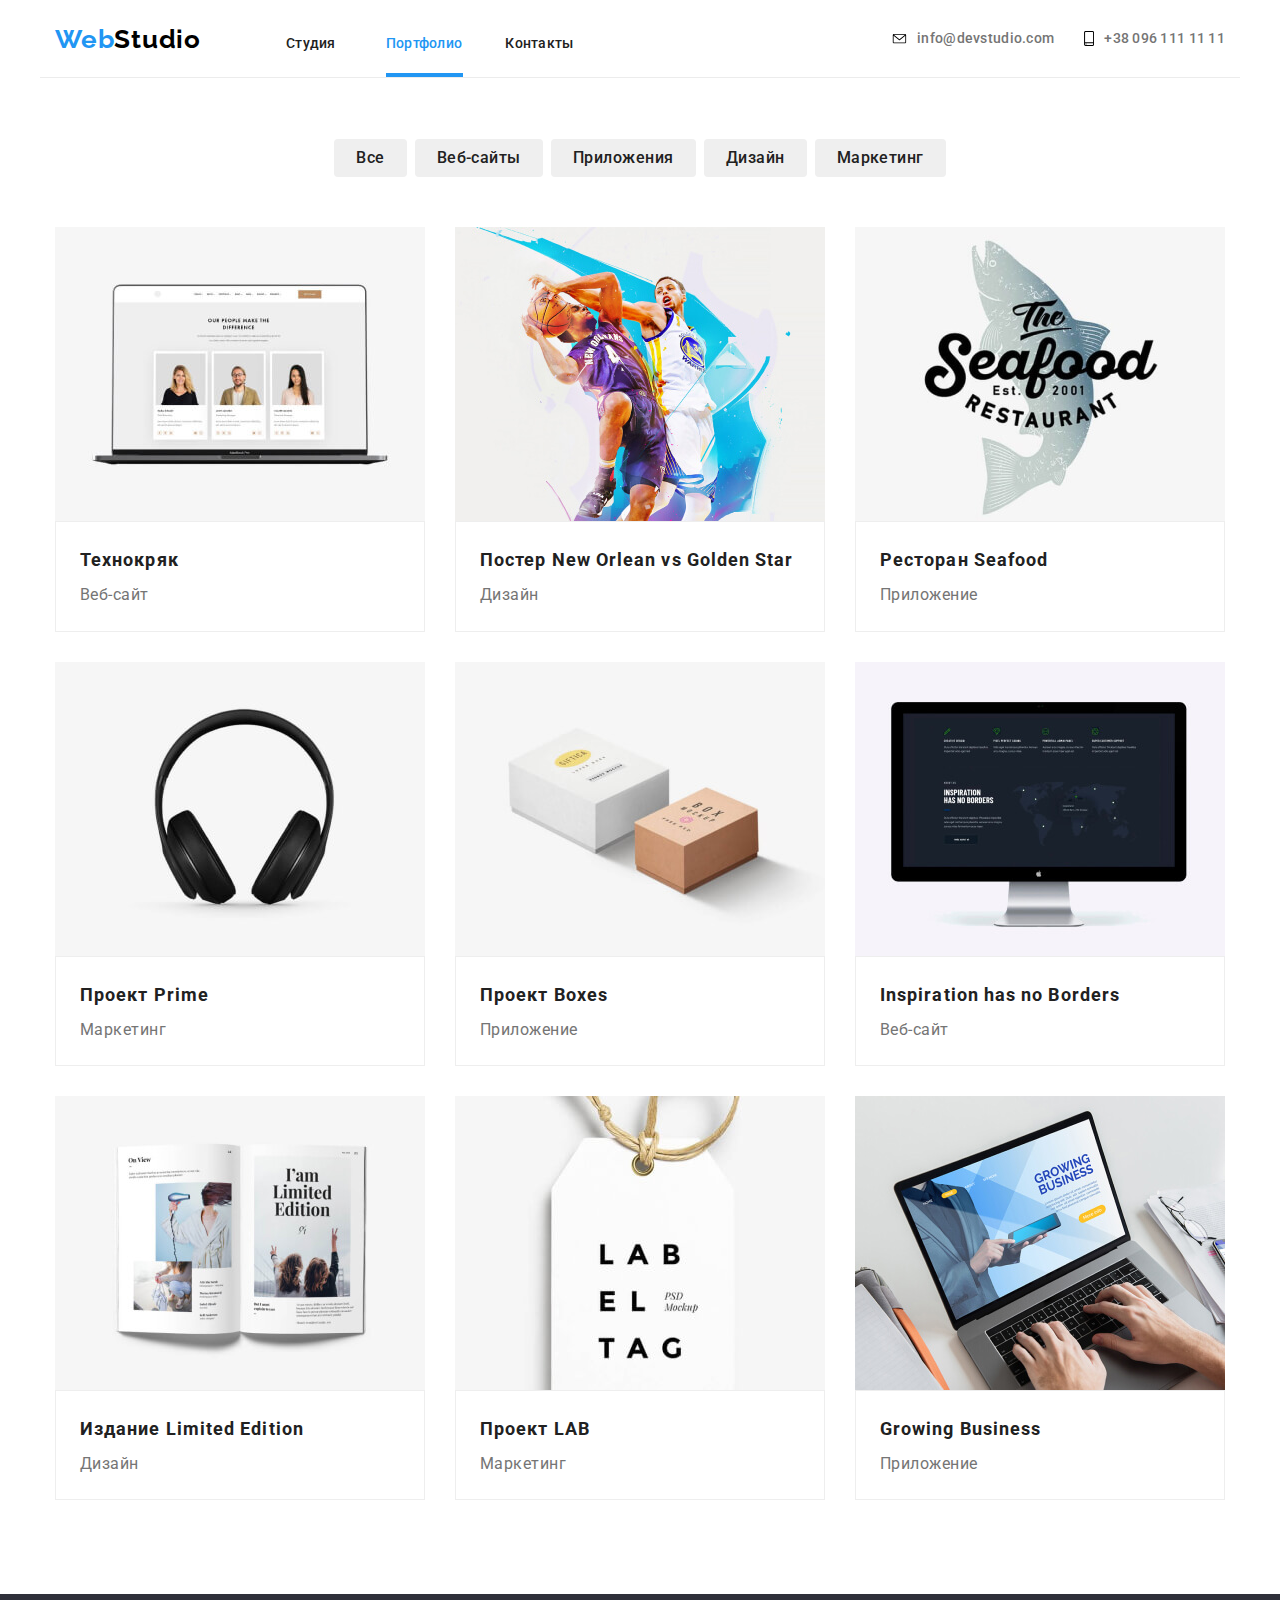
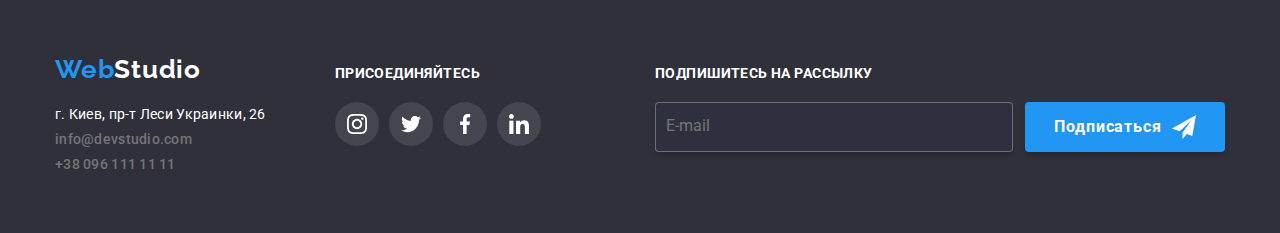
==== portfolio.html @ cfd0c1f9 "перенес 7 работу" ====
<!DOCTYPE html>
<html lang="ru">
<head>
    <meta charset="UTF-8">
    <meta name="viewport" content="width=device-width, initial-scale=1.0">
    <link href="https://fonts.googleapis.com/css2?family=Raleway:wght@700&family=Roboto:wght@400;500;700;900&display=swap" rel="stylesheet">
    <link rel="stylesheet" href="./css/main.min.css">
    <title>Веб-студия</title>
</head>
<body class="body-container"> 

    <!--Шапка-->
    <header >
        <div class="header-container">
           <div class="div-container viravnivanie">
               <nav class="nav-container">
                   <a class="link logo-container" href="./index.html" aria-label="Логотип"> 
                       <p lang="en"><span class="logo-header-web">Web</span><span class="logo-header-studio">Studio</span></p>
                   </a>
                   <ul class="nav-list-container">
                       <li class="list">
                           <a class="link-nav link studio" href="./index.html">Студия</a>
                       </li>
                       <li class="list portfolio-line">
                           <a class="link-nav portfolio link active-page" href="./portfolio.html">Портфолио</a>
                       </li>
                       <li class="list">
                           <a class="link-nav link contant-header" href="#">Контакты</a>
                       </li>
                   </ul>
               </nav>
               <ul class="contacts-container">
                <li class="mail-container list">
                    <a class="mail-tel-text link" href="mailto:info@devstudio.com">
                        <svg class="pages-adress" width="15" height="10">
                            <use href="./images/sprite.svg#icon-mail"></use>
                        </svg>
                        info@devstudio.com</a>
                </li >
                <li class="tel-container list">
                    <a class="mail-tel-text link" href="tel:+380961111111">
                        <svg class="pages-adress" width="10" height="15">
                            <use href="./images/sprite.svg#icon-tel"></use>
                        </svg>
                        +38 096 111 11 11</a>
                </li>
            </ul>
           </div>
        </div>
   </header>

    <main>
        <section>
            <div class="div-container otstup-portfolio">
                <div class="menu-portfolio">
                    <h2 hidden>Меню</h2>
                    <ul class="items">
                        <li class="list btn"><button class="portfolio-btn"><span class="portfolio-btn-text">Все</span></button></li>
                        <li class="list btn"><button class="portfolio-btn"><span class="portfolio-btn-text">Веб-сайты</span></button></li>
                        <li class="list btn"><button class="portfolio-btn"><span class="portfolio-btn-text">Приложения</span></button></li>
                        <li class="list btn"><button class="portfolio-btn"><span class="portfolio-btn-text">Дизайн</span></button></li>
                        <li class="list btn"><button class="portfolio-btn"><span class="portfolio-btn-text">Маркетинг</span></button></li>
                    </ul>
                </div>
    
                <ul class="list gruperovka">
                    <li class="flex-element">
                        <a class="focus-item link" href="">
                            <div class="focus-item-div">
                                <div class="project">
                                    <img src="./images/portfolio/tehno.jpg" alt="Технокряк" width="370px">
                                    <p class="project-blue">Технокряк это современная площадка распространения коронавируса. Компании используют эту платформу для цифрового шпионажа и атак на защищённые сервера конкурентов.</p>
                                </div>
                                <div class="flex-element-item">
                                    <h3 class="portfolio-title">Технокряк</h3>
                                    <p class="portfolio-text">Веб-сайт</p>
                                </div>
                            </div>
                        </a>
                    </li>
                    <li class="flex-element">
                        <a class="focus-item link" href="">
                            <div class="focus-item-div">
                                <div class="project">
                                    <img src="./images/portfolio/poster.jpg" alt="Постер" width="370px">
                                    <p class="project-blue">Технокряк это современная площадка распространения коронавируса. Компании используют эту платформу для цифрового шпионажа и атак на защищённые сервера конкурентов.</p>
                                </div>
                                <div class="flex-element-item">
                                    <h3 class="portfolio-title">Постер <span lang="en">New Orlean vs Golden Star</span></h3>
                                    <p class="portfolio-text">Дизайн</p>
                                </div>
                            </div>
                        </a>
                    </li>
                    <li class="flex-element">
                        <a class="focus-item link" href="">
                            <div class="focus-item-div">
                                <div class="project">
                                    <img src="./images/portfolio/seafood.jpg" alt="Ресторан" width="370px">
                                    <p class="project-blue">Технокряк это современная площадка распространения коронавируса. Компании используют эту платформу для цифрового шпионажа и атак на защищённые сервера конкурентов.</p>
                                </div>
                                <div class="flex-element-item">
                                    <h3 class="portfolio-title">Ресторан <span lang="en">Seafood</span></h3>
                                    <p class="portfolio-text">Приложение</p>
                                </div>
                            </div>
                        </a>
                    </li>
                    <li class="flex-element">
                        <a class="focus-item link" href="">
                            <div class="focus-item-div">
                                <div class="project">
                                    <img src="./images/portfolio/prime.jpg" alt="Проект" width="370px">
                                    <p class="project-blue">Технокряк это современная площадка распространения коронавируса. Компании используют эту платформу для цифрового шпионажа и атак на защищённые сервера конкурентов.</p>
                                </div>
                                <div class="flex-element-item">
                                    <h3 class="portfolio-title">Проект <span lang="en">Prime</span></h3>
                                    <p class="portfolio-text">Маркетинг</p>
                                </div>
                            </div>
                        </a>
                    </li>
                    <li class="flex-element">
                        <a class="focus-item link" href="">
                            <div class="focus-item-div">
                                <div class="project">
                                    <img src="./images/portfolio/boxes.jpg" alt="Проект" width="370px">
                                    <p class="project-blue">Технокряк это современная площадка распространения коронавируса. Компании используют эту платформу для цифрового шпионажа и атак на защищённые сервера конкурентов.</p>
                                </div>
                                <div class="flex-element-item">
                                    <h3 class="portfolio-title">Проект <span lang="en">Boxes</span></h3>
                                    <p class="portfolio-text">Приложение</p>
                                </div>
                            </div> 
                        </a>
                    </li>
                    <li class="flex-element">
                        <a class="focus-item link" href="">
                            <div class="focus-item-div">
                                <div class="project">
                                    <img src="./images/portfolio/inspiration.jpg" alt="Вдохновение" width="370px">
                                    <p class="project-blue">Технокряк это современная площадка распространения коронавируса. Компании используют эту платформу для цифрового шпионажа и атак на защищённые сервера конкурентов.</p>
                                </div>
                                <div class="flex-element-item">
                                    <h3 class="portfolio-title" lang="en">Inspiration has no Borders</h3>
                                    <p class="portfolio-text">Веб-сайт</p>
                                </div>
                            </div>
                        </a>
                    </li>
                    <li class="flex-element">
                        <a class="focus-item link" href="">
                            <div class="focus-item-div">
                                <div class="project">
                                    <img src="./images/portfolio/izdanie.jpg" alt="Издание" width="370px">
                                    <p class="project-blue">Технокряк это современная площадка распространения коронавируса. Компании используют эту платформу для цифрового шпионажа и атак на защищённые сервера конкурентов.</p>
                                </div>
                                <div class="flex-element-item">
                                    <h3 class="portfolio-title">Издание <span lang="en">Limited Edition</span></h3>
                                    <p class="portfolio-text">Дизайн</p>
                                </div>
                            </div>
                        </a> 
                    </li>
                    <li class="flex-element">
                        <a class="focus-item link" href="">
                            <div class="focus-item-div">
                                <div class="project">
                                    <img src="./images/portfolio/lab.jpg" alt="Проект" width="370px">
                                    <p class="project-blue">Технокряк это современная площадка распространения коронавируса. Компании используют эту платформу для цифрового шпионажа и атак на защищённые сервера конкурентов.</p>
                                </div>
                                <div class="flex-element-item">
                                    <h3 class="portfolio-title">Проект <span lang="en">LAB</span></h3>
                                    <p class="portfolio-text">Маркетинг</p>
                                </div>
                            </div>
                        </a>
                    </li>
                    <li class="flex-element">
                        <a class="focus-item link" href="">
                            <div class="focus-item-div">
                                <div class="project">
                                    <img src="./images/portfolio/business.jpg" alt="Бизнес" width="370px">
                                    <p class="project-blue">Технокряк это современная площадка распространения коронавируса. Компании используют эту платформу для цифрового шпионажа и атак на защищённые сервера конкурентов.</p>
                                </div>
                                <div class="flex-element-item">
                                    <h3 class="portfolio-title" lang="en">Growing Business</h3>
                                    <p class="portfolio-text">Приложение</p>
                                </div>
                            </div>
                        </a>
                    </li>
                </ul> 
            </div>
            
        </section>
    </main>



     <!--Подвал-->
     <footer class="podval">
        <div class="div-container">
            <div class="link container-podval">
                <a class="link logo-podval" href="index.html" aria-label="Логотип"> <p lang="en"><span class="web-podval">Web</span><span class="studio-podval">Studio</span></p></a>
            <address class="podval-adress"> <a class="link podval-adress-link" href="https://goo.gl/maps/5drUgd8ndHesN1Ve9" target="_blank"> <span class="adress-podval">г. Киев, пр-т Леси Украинки, 26</span></a></address>
            <ul class="podval-mail-tel">
                <li class="mail-container-podval list">
                    <a class="mail-tel-text link" href="mailto:info@devstudio.com">info@devstudio.com</a>
                </li >
                <li class="tel-container-podval list">
                    <a class="mail-tel-text link" href="tel:+380961111111">+38 096 111 11 11</a>
                </li>
            </ul>
            </div>
            
            <div class="join">
                <b class="podval-join">присоединяйтесь</b>
                <ul class="link otstup-icon">
                    <li class="link list podval-link">
                        <a class="podval-icon" href="">
                            <svg class="podval-icon-item-svg" width="20px" height="20px">
                                <use href="./images/sprite.svg#icon-instagram"></use>
                            </svg>
                        </a>
                    </li>
                    <li class="link list podval-link">
                        <a class="podval-icon" href="">
                            <svg class="podval-icon-item-svg" width="20px" height="20px">
                                <use href="./images/sprite.svg#icon-twitter"></use>
                            </svg>
                        </a>
                    </li>
                    <li class="link list podval-link"> 
                        <a class="podval-icon" href="">
                            <svg class="podval-icon-item-svg" width="20px" height="20px">
                                <use href="./images/sprite.svg#icon-facebook"></use>
                            </svg>
                        </a>
                    </li>
                    <li class="link list podval-link">
                        <a class="podval-icon" href="">
                            <svg class="podval-icon-item-svg" width="20px" height="20px">
                                <use href="./images/sprite.svg#icon-linkedin"></use>
                            </svg>
                        </a>
                    </li>
                </ul>
            </div>
            
            <div class="podpiska-container">
                <b class="action">Подпишитесь на рассылку</b>
                    <form class="podpiska">
                        <input class="pole"
                            type="text"
                            name="email"
                            placeholder="E-mail"
                        />
                        <button class="button button-send" type="submit">Подписаться
                            <svg class="send-icon" width="24px" height="24px">
                                <use href="./images/sprite.svg#icon-send"></use>
                            </svg>
                        </button>
                    </form>
            </div>
        </div>
    </footer>
</body>
</html>
---- css/main.min.css ----
/*! normalize.css v8.0.1 | MIT License | github.com/necolas/normalize.css */html{line-height:1.15;-webkit-text-size-adjust:100%}body{margin:0}main{display:block}h1{font-size:2em;margin:0.67em 0}hr{box-sizing:content-box;height:0;overflow:visible}pre{font-family:monospace, monospace;font-size:1em}a{background-color:transparent}abbr[title]{border-bottom:none;text-decoration:underline;text-decoration:underline dotted}b,strong{font-weight:bolder}code,kbd,samp{font-family:monospace, monospace;font-size:1em}small{font-size:80%}sub,sup{font-size:75%;line-height:0;position:relative;vertical-align:baseline}sub{bottom:-0.25em}sup{top:-0.5em}img{border-style:none}button,input,optgroup,select,textarea{font-family:inherit;font-size:100%;line-height:1.15;margin:0}button,input{overflow:visible}button,select{text-transform:none}button,[type="button"],[type="reset"],[type="submit"]{-webkit-appearance:button}button::-moz-focus-inner,[type="button"]::-moz-focus-inner,[type="reset"]::-moz-focus-inner,[type="submit"]::-moz-focus-inner{border-style:none;padding:0}button:-moz-focusring,[type="button"]:-moz-focusring,[type="reset"]:-moz-focusring,[type="submit"]:-moz-focusring{outline:1px dotted ButtonText}fieldset{padding:0.35em 0.75em 0.625em}legend{box-sizing:border-box;color:inherit;display:table;max-width:100%;padding:0;white-space:normal}progress{vertical-align:baseline}textarea{overflow:auto}[type="checkbox"],[type="radio"]{box-sizing:border-box;padding:0}[type="number"]::-webkit-inner-spin-button,[type="number"]::-webkit-outer-spin-button{height:auto}[type="search"]{-webkit-appearance:textfield;outline-offset:-2px}[type="search"]::-webkit-search-decoration{-webkit-appearance:none}::-webkit-file-upload-button{-webkit-appearance:button;font:inherit}details{display:block}summary{display:list-item}template{display:none}[hidden]{display:none}html{box-sizing:border-box}*,*::before,*::after{box-sizing:inherit}body{font-family:'Roboto', sans-serif;font-style:normal;background:#ffffff}.list{list-style:none}.link{text-decoration:none}h1,h2,h3,h4,h5,h5{margin:0px}ul{margin:0px;padding:0px}p{margin:0px}img{display:block}:hover,:focus{transition:all 0.25s cubic-bezier(0.4, 0, 0.2, 1)}@media screen and (min-width: 1200px){.container{display:flex;justify-content:space-evenly}.div-container{width:1200px;padding-top:47px;padding-bottom:47px;padding-right:15px;padding-left:15px;margin-right:auto;margin-left:auto}.otstup-container{padding-top:94px;padding-bottom:94px}}@media screen and (min-width: 1200px){.section-hero{width:1600px;position:relative;margin-right:auto;margin-left:auto}.form{position:fixed;left:0;top:0;display:flex;justify-content:center;align-items:center;width:100%;height:100%;background-color:rgba(0,0,0,0.2);z-index:100;transition:250ms cubic-bezier(0.4, 0, 0.2, 1)}.is-hidden{top:200px;visibility:hidden;opacity:0;pointer-events:none;transition:250ms cubic-bezier(0.4, 0, 0.2, 1)}.modal-form{position:relative;padding:40px;width:528px;height:581px;background:#FFFFFF;box-shadow:0px 1px 3px rgba(0,0,0,0.12),0px 1px 1px rgba(0,0,0,0.14),0px 2px 1px rgba(0,0,0,0.2);border-radius:4px;display:flex;flex-direction:column;align-items:center}.form-title{font-family:Roboto;font-style:normal;font-weight:bold;font-size:20px;line-height:23px;text-align:center;letter-spacing:0.03em;color:#212121;margin-bottom:30px}.modal-form-list{width:448px}.form-metka-text{margin-left:8px}.modal-form-list:not(:last-child){margin-bottom:28px}.modal-form-list:last-child{margin-bottom:20px}.form-metka-text{font-family:Roboto;font-style:normal;font-weight:normal;font-size:14px;line-height:1.71;letter-spacing:0.03em;color:#757575}.form-soglashenie{display:flex;align-items:center}.input-modal{width:100%;margin-right:auto;margin-left:auto}.link-modal{text-decoration-line:underline;color:#2196F3}.btn-form{padding:10px 55px;background:#2196F3;box-shadow:0px 4px 4px rgba(0,0,0,0.15);border-radius:4px;font-family:Roboto;font-style:normal;font-weight:bold;font-size:16px;line-height:30px;display:flex;align-items:center;text-align:center;letter-spacing:0.06em;margin-right:auto;margin-left:auto;color:#FFFFFF;cursor:pointer}.btn-close{display:flex;position:absolute;height:30px;width:30px;top:14px;right:14px;border-color:#000000;background:#FFFFFF;border:1px solid rgba(0,0,0,0.1);box-sizing:border-box;border-radius:50px;justify-content:center;align-items:center;cursor:pointer;transition:250ms cubic-bezier(0.4, 0, 0.2, 1)}.btn-close:hover .icon-close,.btn-close:focus .icon-close{fill:#2196F3;transition:250ms cubic-bezier(0.4, 0, 0.2, 1)}.icon-close{background-size:contain}.modal-form-list input{height:40px}.modal-form-list textarea{height:120px}.form-soglashenie{display:flex;text-align:center;justify-content:center;margin-bottom:20px}.modal-form-list{position:relative}.form-label{position:absolute;top:12px;left:42px;transition:250ms cubic-bezier(0.4, 0, 0.2, 1)}.label-comment{position:absolute;top:12px;left:16px;transition:250ms cubic-bezier(0.4, 0, 0.2, 1)}.form-img{transition:250ms cubic-bezier(0.4, 0, 0.2, 1)}.form-img{position:absolute;top:14px;left:19px;fill:#212121}input,textarea{border:1px solid rgba(33,33,33,0.2);box-sizing:border-box;border-radius:4px;cursor:pointer}.modal-form-list:hover .form-img{fill:#2196F3;box-sizing:12px}.modal-form-list:hover input,.modal-form-list:hover textarea{border-color:#2196F3}.textarea-comment{padding:15px}.modal-form-list:hover label{color:#2196F3;top:-20px;left:16px}input:focus,textarea:focus{outline-color:#2196F3}.form-input:focus+.form-label,.textarea-comment:focus+.label-comment,.form-input:not(:placeholder-shown)+.form-label,.textarea-comment:not(:placeholder-shown)+.label-comment{color:#2196F3;top:-20px;left:16px;box-sizing:12px}.form-input:focus ~ .form-img{fill:#2196F3}.form-input{padding-left:41px}}@media screen and (max-width: 767px){.header{max-width:480px;margin:0 auto}}@media screen and (min-width: 1200px){.logo-header-web,.logo-header-studio,.web-podval,.studio-podval{font-family:'Raleway', sans-serif;font-weight:700;font-size:26px;line-height:1.19;letter-spacing:0.03em;color:#2196f3}.logo-header-studio{color:#000}.link-nav,.mail-tel-text,.tel-container-podval,.adress-podval{font-weight:500;font-size:14px;line-height:1.14;letter-spacing:0.02em;color:#212121}.mail-tel-text{display:flex;align-items:center;color:#757575}.mail-tel-text:hover .pages-adress,.mail-tel-text:focus .pages-adress{fill:#2196f3}.link-nav:hover,.link-nav:focus,.mail-tel-text:hover,.mail-tel-text:focus,.adress-podval:hover,.podval-adress-link:focus .adress-podval{color:#2196f3}.header-container{width:1200px;margin-right:auto;margin-left:auto;border-bottom:1px solid #ececec}.header-container .div-container{display:flex;padding-right:15px;padding-left:15px;padding-top:0;padding-bottom:0}.nav-container{display:flex;text-align:center;justify-content:center;align-items:baseline}.contacts-container{display:flex;align-items:center;margin-left:auto}.logo-container{margin:0;margin-right:85px;margin-top:24px}.pages-adress{margin-right:10px}.nav-list-container{margin:0;display:flex}.studio{margin-right:50px}.portfolio{margin-right:43px}.mail-container{margin-right:30px}.mail-container,.tel-container{align-items:center}.studio-line::after{position:absolute;display:block;background-color:#2196f3;width:47px;height:4px;content:"";bottom:0}.portfolio-line:after{position:absolute;display:block;background-color:#2196f3;width:77px;height:4px;content:"";bottom:0}.portfolio-line,.studio-line{padding-bottom:25px}.portfolio-line,.studio-line{position:relative}}@media screen and (max-width: 767px){.header{max-width:480px;margin:0 auto}}@media screen and (min-width: 1200px){.hero-title{font-weight:900;font-size:44px;line-height:1.36;text-align:center;letter-spacing:0.06em;text-transform:uppercase;color:#fff;margin-top:185px;margin-bottom:30px}.hero-button{margin:0 auto;display:flex;align-items:center;width:200px;height:50px;background:#2196F3;box-shadow:0px 4px 4px rgba(0,0,0,0.15);border-radius:4px;cursor:pointer;border:none;margin-bottom:185px}.text-button{font-weight:700;font-size:16px;line-height:1.88;display:flex;align-items:center;text-align:center;letter-spacing:0.06em;color:#fff;margin-left:auto;margin-right:auto}.hero{background-image:linear-gradient(to bottom, rgba(47,48,58,0.8), rgba(47,48,58,0.8)),url(../images/shapka.jpg);max-width:1600px;height:600px;background-repeat:no-repeat;margin-right:auto;margin-left:auto}.hero-container{width:1200px;padding-top:15px;padding-bottom:15px;padding-right:15px;padding-left:15px;margin-right:auto;margin-left:auto;animation-duration:2000ms}.zum{animation-name:zoomIn}}@media screen and (max-width: 767px){.header{max-width:480px;margin:0 auto}}@media screen and (min-width: 1200px){.o-nas-title{font-weight:700;font-size:14px;line-height:1.14;letter-spacing:0.03em;text-transform:uppercase;color:#212121;width:270px;margin-top:30px;margin-bottom:10px}.o-nas-text{font-weight:400;font-size:14px;line-height:1.71;letter-spacing:0.03em;color:#757575;width:270px}.o-nas-img{background:#F5F4FA;border-radius:4px}.otstup-link:not(:last-child){margin-right:30px}.o-nas.div-container{padding-top:93px}.otstup-o-nas .link:not(:last-child){margin-right:30px}.list-bg{display:inline-block;height:120px;width:270px;background-color:#f5f4fa;display:flex;align-items:center;justify-content:center}}@media screen and (max-width: 767px){.header{max-width:480px;margin:0 auto}}@media screen and (min-width: 1200px){.title{font-weight:700;font-size:36px;line-height:1.17;text-align:center;letter-spacing:0.03em;color:#212121;margin-bottom:50px}.chem-mi-zanimaemsa-text{font-weight:700;font-size:14px;line-height:1.14;text-align:center;letter-spacing:0.03em;text-transform:uppercase;color:#fff;background:rgba(47,48,58,0.8);padding-top:27px;padding-bottom:27px;position:absolute;width:100%;background-color:rgba(47,48,58,0.8);bottom:0}.chem-mi-zanimaemsa .link:not(:last-child){margin-right:30px}.otstup-chem-mi{padding-top:47px;padding-bottom:94px}}@media screen and (max-width: 767px){.header{max-width:480px;margin:0 auto}}@media screen and (min-width: 1200px){.komanda-title,.komanda-pozition{font-weight:500;font-size:16px;line-height:1.19;text-align:center;letter-spacing:0.03em;color:#212121}.komanda-pozition{font-weight:400;color:#757575}.action{font-style:normal;font-weight:500;font-size:14px;line-height:1.15;letter-spacing:0.03em;color:#fff}.nasha-komanda{background-color:#F5F4FA}.comanda-block{background-color:#ffffff;border-radius:0px 0px 4px 4px;padding-top:30px;padding-bottom:24px}.social-link{margin-top:16px;margin-right:32px;margin-left:32px}.komanda-title{margin-bottom:10px}.team{box-shadow:0px 2px 1px rgba(0,0,0,0.2),0px 1px 1px rgba(0,0,0,0.14),0px 1px 3px rgba(0,0,0,0.12)}.social-icon{display:block;width:44px;height:44px;padding:12px;border-radius:50%;cursor:pointer;transition:all 0.25s cubic-bezier(0.4, 0, 0.2, 1)}.social-link-item:hover .social-icon,.social-icon:focus{background-color:#2196f3}.social-link-item:hover .icon,.social-icon:focus .icon{fill:#fff}.icon{fill:#AFB1B8;transition:all 0.25s cubic-bezier(0.4, 0, 0.2, 1)}.nasha-komanda .link:not(:last-child){margin-right:30px}.social-link-item:not(:last-child){margin-right:10px}}@media screen and (max-width: 767px){.header{max-width:480px;margin:0 auto}}@media screen and (min-width: 1200px){.icon-client{border:1px solid #AFB1B8;border-radius:4px;display:flex;align-items:center;justify-content:center;width:170px;height:90px}.icon-client:hover,.icon-client:focus{border-color:#2196f3}.client-icon-logo{fill:#AFB1B8;transition:all 0.25s cubic-bezier(0.4, 0, 0.2, 1)}.icon-client:hover .client-icon-logo,.icon-client:focus .client-icon-logo{fill:#2196f3}.client-icon:focus .icon-client{border-color:#2196f3}.client-icon:focus .client-icon-logo{fill:#2196f3}.klient-list .link:not(:last-child){margin-right:30px}}@media screen and (max-width: 767px){.header{max-width:480px;margin:0 auto}}@media screen and (min-width: 1200px){.portfolio-btn{font-weight:500;font-size:16px;line-height:1.63;text-align:center;letter-spacing:0.03em;color:#212121;border:1px solid #FFFFFF;box-sizing:border-box;border-radius:4px}.portfolio-btn:hover,.portfolio-btn:focus{box-shadow:0px 4px 4px rgba(0,0,0,0.25);background-color:#2196f3;color:#fff}.portfolio-title{font-weight:700;font-size:18px;line-height:2.00;letter-spacing:0.06em;color:#212121}.portfolio-text{font-weight:400;font-size:16px;line-height:1.88;letter-spacing:0.03em;color:#757575}.active-page{color:#2196f3}.portfolio-btn-text{font-family:'Roboto', sans-serif;font-style:normal;font-weight:500;font-size:16px;line-height:1.63;text-align:center;letter-spacing:0.03em}.element{text-align:center}.otstup-portfolio{padding-top:61px;padding-bottom:94px}.menu-portfolio{margin-bottom:50px}.portfolio-btn{cursor:pointer;border:none;padding-top:6px;padding-right:22px;padding-bottom:6px;padding-left:22px}.portfolio-title{margin-bottom:2px}.portfolio-text{margin-top:2px}.items{display:flex;justify-content:center}.btn:not(:last-child){margin-right:8px}.gruperovka{display:flex;flex-wrap:wrap}.flex-element{width:calc((100% - 60px) / 3);margin-right:30px;margin-bottom:30px}.flex-element:hover{background:#FFFFFF;box-sizing:border-box;box-shadow:1px 4px 6px rgba(0,0,0,0.16),0px 4px 4px rgba(0,0,0,0.06),0px 1px 1px rgba(0,0,0,0.12);cursor:pointer}.flex-element-item{padding-top:20px;padding-right:24px;padding-bottom:20px;padding-left:24px;background:#FFFFFF;border:1px solid #EEEEEE;box-sizing:border-box}.focus-item:focus .focus-item-div{background:#FFFFFF;box-sizing:border-box;box-shadow:1px 4px 6px rgba(0,0,0,0.16),0px 4px 4px rgba(0,0,0,0.06),0px 1px 1px rgba(0,0,0,0.12);cursor:pointer}.flex-element:nth-child(3n){margin-right:0px}.flex-element:nth-last-child(-n+3){margin-bottom:0px}.project{position:relative;overflow:hidden}.project-blue{position:absolute;top:100%;left:0;width:100%;height:100%;padding-top:63px;padding-right:23px;padding-bottom:63px;padding-left:23px;transition:all 250ms cubic-bezier(0.4, 0, 0.2, 1);font-family:Roboto;font-style:normal;font-weight:400;font-size:18px;line-height:1.556;letter-spacing:0.03em;color:#fff;opacity:0}.focus-item-div:hover .project-blue{opacity:1;top:0;background-color:rgba(33,150,243,0.9)}.focus-item:focus .project-blue{opacity:1;top:0;background-color:rgba(33,150,243,0.9)}.text-na-photo{position:relative}}@media screen and (max-width: 767px){.header{max-width:480px;margin:0 auto}}@media screen and (min-width: 1200px){.podval{background:#2F303A}.podval-join{font-weight:700;font-size:14px;line-height:1.14;letter-spacing:0.03em;text-transform:uppercase;color:#fff;display:flex;margin-bottom:20px}.tel-container-podval{font-weight:400;color:rgba(255,255,255,0.6)}.studio-podval{color:#fff}.adress-podval{font-family:'Roboto', sans-serif;font-weight:400;color:#fff;font-style:normal}.otstup-icon{display:flex}.join{width:206px}.button-send{display:flex;align-items:center;justify-content:center}.send-icon{margin-left:10px}.podval .div-container{display:flex;padding-top:60px;padding-bottom:60px;align-items:baseline}.container-podval{display:flex;flex-direction:column;margin-right:69px}.logo-podval{display:flex;margin-bottom:20px}.podval-adress{margin-bottom:9px}.podval-mail-tel{display:flex;flex-direction:column}.mail-container-podval,.tel-container-podval:not(:last-child){display:flex;margin-bottom:9px}.podval-icon{display:inline-block;height:44px;width:44px;background-color:rgba(255,255,255,0.1);background-size:20px;background-repeat:no-repeat;background-position:center;border-radius:50%;cursor:pointer;padding:12px;transition:all 0.25s cubic-bezier(0.4, 0, 0.2, 1)}.podval-icon:hover,.podval-icon:focus{background-color:#2196f3}.podval-icon:not(:last-child){margin-right:10px}.podpiska-container{margin-left:auto}.podpiska{display:flex}.action{display:flex;font-weight:700;font-size:14px;line-height:1.14;letter-spacing:0.03em;text-transform:uppercase;color:#fff;margin-bottom:20px}.button{width:200px;height:50px;font-weight:700;font-size:16px;line-height:1.88;letter-spacing:0.06em;color:#fff;background:#2196F3;box-shadow:0px 4px 4px rgba(0,0,0,0.15);border-radius:4px;cursor:pointer;border:none;margin-left:12px}.pole{width:358px;background-color:#2f303f;border:1px solid rgba(255,255,255,0.3);box-shadow:0px 4px 4px rgba(0,0,0,0.15);border-radius:4px;color:rgba(255,255,255,0.6);padding:10px}.pole:focus{outline-color:rgba(255,255,255,0.3)}.podval-link:not(:last-child){margin-right:10px}.podval-icon-item-svg{fill:#fff}}
/*# sourceMappingURL=main.min.css.map */
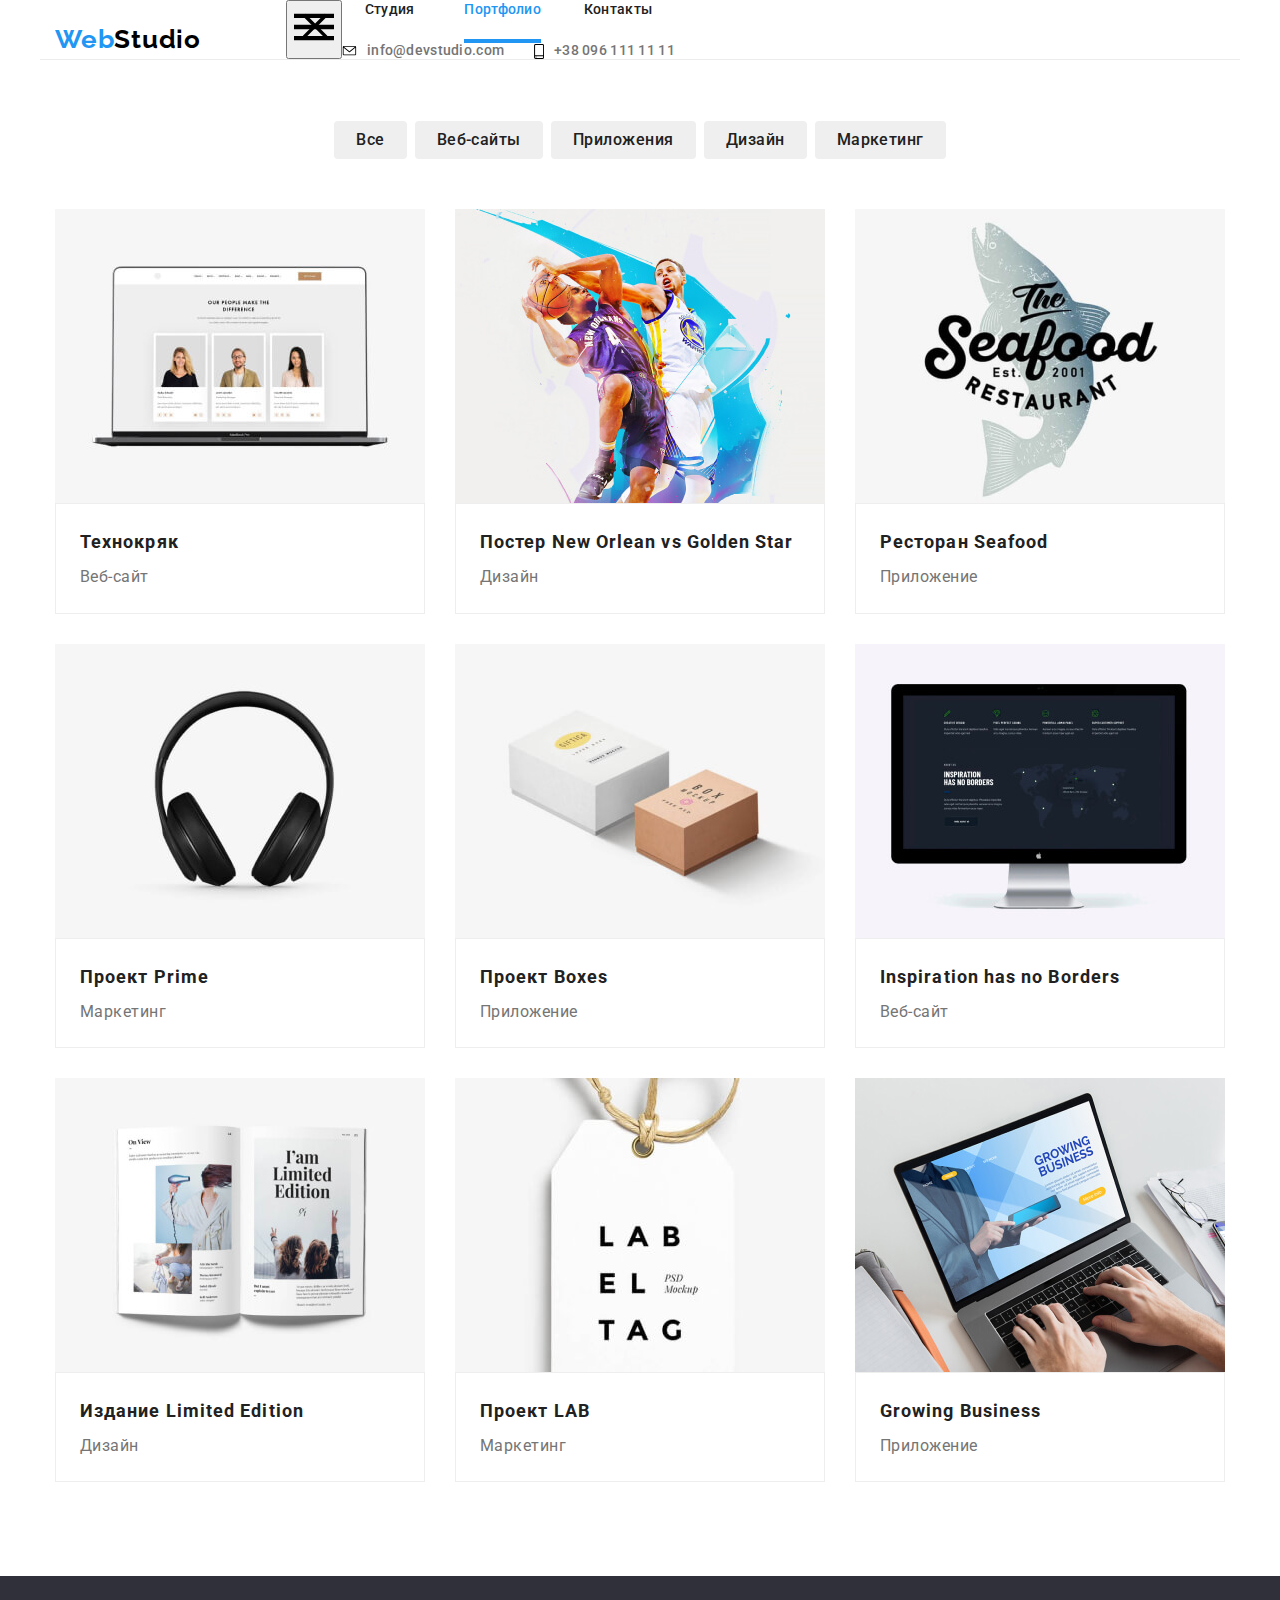
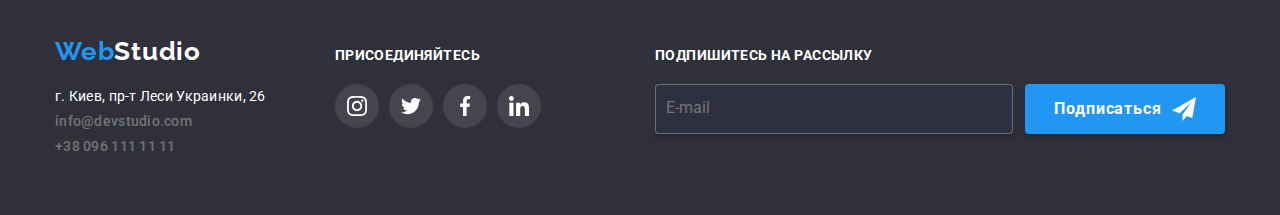
==== commit 2ac006f1: "мобильная версия" ====
--- a/portfolio.html
+++ b/portfolio.html
@@ -12,39 +12,47 @@
     <!--Шапка-->
     <header >
         <div class="header-container">
-           <div class="div-container viravnivanie">
-               <nav class="nav-container">
-                   <a class="link logo-container" href="./index.html" aria-label="Логотип"> 
-                       <p lang="en"><span class="logo-header-web">Web</span><span class="logo-header-studio">Studio</span></p>
-                   </a>
-                   <ul class="nav-list-container">
-                       <li class="list">
-                           <a class="link-nav link studio" href="./index.html">Студия</a>
-                       </li>
-                       <li class="list portfolio-line">
-                           <a class="link-nav portfolio link active-page" href="./portfolio.html">Портфолио</a>
-                       </li>
-                       <li class="list">
-                           <a class="link-nav link contant-header" href="#">Контакты</a>
+           <div class="div-container">
+               <a class="link logo-container" href="./index.html" aria-label="Логотип"> 
+                   <p lang="en"><span class="logo-header-web">Web</span><span class="logo-header-studio">Studio</span></p>
+               </a>
+               <button type="button" class="menu-btn" aria-expanded="false" aria-controls="menu-wrapper" data-menu-button>
+                   <svg width="40" height="40">
+                       <use class="icon-burger" href="./images/sprite.svg#icon-menu"></use>
+                       <use class="icon-close" href="./images/sprite.svg#icon-close"></use>
+                   </svg>
+               </button>
+               <div class="menu-wrapper" data-menu>
+                   <nav class="nav-container">
+                       <ul class="nav-list-container">
+                        <li class="list">
+                            <a class="link-nav link studio" href="./index.html">Студия</a>
+                        </li>
+                           <li class="list portfolio-line">
+                            <a class="link-nav portfolio link active-page" href="./portfolio.html">Портфолио</a>
+                        </li>
+                           <li class="list">
+                               <a class="link-nav link contant-header" href="#">Контакты</a>
+                           </li>
+                       </ul>
+                   </nav>
+                   <ul class="contacts-container">
+                       <li class="mail-container list">
+                           <a class="mail-tel-text link" href="mailto:info@devstudio.com">
+                               <svg class="pages-adress" width="15" height="10">
+                                   <use href="./images/sprite.svg#icon-mail"></use>
+                               </svg>
+                               info@devstudio.com</a>
+                       </li >
+                       <li class="tel-container list">
+                           <a class="mail-tel-text link" href="tel:+380961111111">
+                               <svg class="pages-adress" width="10" height="15">
+                                   <use href="./images/sprite.svg#icon-tel"></use>
+                               </svg>
+                               +38 096 111 11 11</a>
                        </li>
                    </ul>
-               </nav>
-               <ul class="contacts-container">
-                <li class="mail-container list">
-                    <a class="mail-tel-text link" href="mailto:info@devstudio.com">
-                        <svg class="pages-adress" width="15" height="10">
-                            <use href="./images/sprite.svg#icon-mail"></use>
-                        </svg>
-                        info@devstudio.com</a>
-                </li >
-                <li class="tel-container list">
-                    <a class="mail-tel-text link" href="tel:+380961111111">
-                        <svg class="pages-adress" width="10" height="15">
-                            <use href="./images/sprite.svg#icon-tel"></use>
-                        </svg>
-                        +38 096 111 11 11</a>
-                </li>
-            </ul>
+               </div>
            </div>
         </div>
    </header>
@@ -265,5 +273,7 @@
             </div>
         </div>
     </footer>
+
+    <script src="./js/menu.js"></script>
 </body>
 </html>--- a/css/main.min.css
+++ b/css/main.min.css
@@ -1,2 +1,2 @@
-/*! normalize.css v8.0.1 | MIT License | github.com/necolas/normalize.css */html{line-height:1.15;-webkit-text-size-adjust:100%}body{margin:0}main{display:block}h1{font-size:2em;margin:0.67em 0}hr{box-sizing:content-box;height:0;overflow:visible}pre{font-family:monospace, monospace;font-size:1em}a{background-color:transparent}abbr[title]{border-bottom:none;text-decoration:underline;text-decoration:underline dotted}b,strong{font-weight:bolder}code,kbd,samp{font-family:monospace, monospace;font-size:1em}small{font-size:80%}sub,sup{font-size:75%;line-height:0;position:relative;vertical-align:baseline}sub{bottom:-0.25em}sup{top:-0.5em}img{border-style:none}button,input,optgroup,select,textarea{font-family:inherit;font-size:100%;line-height:1.15;margin:0}button,input{overflow:visible}button,select{text-transform:none}button,[type="button"],[type="reset"],[type="submit"]{-webkit-appearance:button}button::-moz-focus-inner,[type="button"]::-moz-focus-inner,[type="reset"]::-moz-focus-inner,[type="submit"]::-moz-focus-inner{border-style:none;padding:0}button:-moz-focusring,[type="button"]:-moz-focusring,[type="reset"]:-moz-focusring,[type="submit"]:-moz-focusring{outline:1px dotted ButtonText}fieldset{padding:0.35em 0.75em 0.625em}legend{box-sizing:border-box;color:inherit;display:table;max-width:100%;padding:0;white-space:normal}progress{vertical-align:baseline}textarea{overflow:auto}[type="checkbox"],[type="radio"]{box-sizing:border-box;padding:0}[type="number"]::-webkit-inner-spin-button,[type="number"]::-webkit-outer-spin-button{height:auto}[type="search"]{-webkit-appearance:textfield;outline-offset:-2px}[type="search"]::-webkit-search-decoration{-webkit-appearance:none}::-webkit-file-upload-button{-webkit-appearance:button;font:inherit}details{display:block}summary{display:list-item}template{display:none}[hidden]{display:none}html{box-sizing:border-box}*,*::before,*::after{box-sizing:inherit}body{font-family:'Roboto', sans-serif;font-style:normal;background:#ffffff}.list{list-style:none}.link{text-decoration:none}h1,h2,h3,h4,h5,h5{margin:0px}ul{margin:0px;padding:0px}p{margin:0px}img{display:block}:hover,:focus{transition:all 0.25s cubic-bezier(0.4, 0, 0.2, 1)}@media screen and (min-width: 1200px){.container{display:flex;justify-content:space-evenly}.div-container{width:1200px;padding-top:47px;padding-bottom:47px;padding-right:15px;padding-left:15px;margin-right:auto;margin-left:auto}.otstup-container{padding-top:94px;padding-bottom:94px}}@media screen and (min-width: 1200px){.section-hero{width:1600px;position:relative;margin-right:auto;margin-left:auto}.form{position:fixed;left:0;top:0;display:flex;justify-content:center;align-items:center;width:100%;height:100%;background-color:rgba(0,0,0,0.2);z-index:100;transition:250ms cubic-bezier(0.4, 0, 0.2, 1)}.is-hidden{top:200px;visibility:hidden;opacity:0;pointer-events:none;transition:250ms cubic-bezier(0.4, 0, 0.2, 1)}.modal-form{position:relative;padding:40px;width:528px;height:581px;background:#FFFFFF;box-shadow:0px 1px 3px rgba(0,0,0,0.12),0px 1px 1px rgba(0,0,0,0.14),0px 2px 1px rgba(0,0,0,0.2);border-radius:4px;display:flex;flex-direction:column;align-items:center}.form-title{font-family:Roboto;font-style:normal;font-weight:bold;font-size:20px;line-height:23px;text-align:center;letter-spacing:0.03em;color:#212121;margin-bottom:30px}.modal-form-list{width:448px}.form-metka-text{margin-left:8px}.modal-form-list:not(:last-child){margin-bottom:28px}.modal-form-list:last-child{margin-bottom:20px}.form-metka-text{font-family:Roboto;font-style:normal;font-weight:normal;font-size:14px;line-height:1.71;letter-spacing:0.03em;color:#757575}.form-soglashenie{display:flex;align-items:center}.input-modal{width:100%;margin-right:auto;margin-left:auto}.link-modal{text-decoration-line:underline;color:#2196F3}.btn-form{padding:10px 55px;background:#2196F3;box-shadow:0px 4px 4px rgba(0,0,0,0.15);border-radius:4px;font-family:Roboto;font-style:normal;font-weight:bold;font-size:16px;line-height:30px;display:flex;align-items:center;text-align:center;letter-spacing:0.06em;margin-right:auto;margin-left:auto;color:#FFFFFF;cursor:pointer}.btn-close{display:flex;position:absolute;height:30px;width:30px;top:14px;right:14px;border-color:#000000;background:#FFFFFF;border:1px solid rgba(0,0,0,0.1);box-sizing:border-box;border-radius:50px;justify-content:center;align-items:center;cursor:pointer;transition:250ms cubic-bezier(0.4, 0, 0.2, 1)}.btn-close:hover .icon-close,.btn-close:focus .icon-close{fill:#2196F3;transition:250ms cubic-bezier(0.4, 0, 0.2, 1)}.icon-close{background-size:contain}.modal-form-list input{height:40px}.modal-form-list textarea{height:120px}.form-soglashenie{display:flex;text-align:center;justify-content:center;margin-bottom:20px}.modal-form-list{position:relative}.form-label{position:absolute;top:12px;left:42px;transition:250ms cubic-bezier(0.4, 0, 0.2, 1)}.label-comment{position:absolute;top:12px;left:16px;transition:250ms cubic-bezier(0.4, 0, 0.2, 1)}.form-img{transition:250ms cubic-bezier(0.4, 0, 0.2, 1)}.form-img{position:absolute;top:14px;left:19px;fill:#212121}input,textarea{border:1px solid rgba(33,33,33,0.2);box-sizing:border-box;border-radius:4px;cursor:pointer}.modal-form-list:hover .form-img{fill:#2196F3;box-sizing:12px}.modal-form-list:hover input,.modal-form-list:hover textarea{border-color:#2196F3}.textarea-comment{padding:15px}.modal-form-list:hover label{color:#2196F3;top:-20px;left:16px}input:focus,textarea:focus{outline-color:#2196F3}.form-input:focus+.form-label,.textarea-comment:focus+.label-comment,.form-input:not(:placeholder-shown)+.form-label,.textarea-comment:not(:placeholder-shown)+.label-comment{color:#2196F3;top:-20px;left:16px;box-sizing:12px}.form-input:focus ~ .form-img{fill:#2196F3}.form-input{padding-left:41px}}@media screen and (max-width: 767px){.header{max-width:480px;margin:0 auto}}@media screen and (min-width: 1200px){.logo-header-web,.logo-header-studio,.web-podval,.studio-podval{font-family:'Raleway', sans-serif;font-weight:700;font-size:26px;line-height:1.19;letter-spacing:0.03em;color:#2196f3}.logo-header-studio{color:#000}.link-nav,.mail-tel-text,.tel-container-podval,.adress-podval{font-weight:500;font-size:14px;line-height:1.14;letter-spacing:0.02em;color:#212121}.mail-tel-text{display:flex;align-items:center;color:#757575}.mail-tel-text:hover .pages-adress,.mail-tel-text:focus .pages-adress{fill:#2196f3}.link-nav:hover,.link-nav:focus,.mail-tel-text:hover,.mail-tel-text:focus,.adress-podval:hover,.podval-adress-link:focus .adress-podval{color:#2196f3}.header-container{width:1200px;margin-right:auto;margin-left:auto;border-bottom:1px solid #ececec}.header-container .div-container{display:flex;padding-right:15px;padding-left:15px;padding-top:0;padding-bottom:0}.nav-container{display:flex;text-align:center;justify-content:center;align-items:baseline}.contacts-container{display:flex;align-items:center;margin-left:auto}.logo-container{margin:0;margin-right:85px;margin-top:24px}.pages-adress{margin-right:10px}.nav-list-container{margin:0;display:flex}.studio{margin-right:50px}.portfolio{margin-right:43px}.mail-container{margin-right:30px}.mail-container,.tel-container{align-items:center}.studio-line::after{position:absolute;display:block;background-color:#2196f3;width:47px;height:4px;content:"";bottom:0}.portfolio-line:after{position:absolute;display:block;background-color:#2196f3;width:77px;height:4px;content:"";bottom:0}.portfolio-line,.studio-line{padding-bottom:25px}.portfolio-line,.studio-line{position:relative}}@media screen and (max-width: 767px){.header{max-width:480px;margin:0 auto}}@media screen and (min-width: 1200px){.hero-title{font-weight:900;font-size:44px;line-height:1.36;text-align:center;letter-spacing:0.06em;text-transform:uppercase;color:#fff;margin-top:185px;margin-bottom:30px}.hero-button{margin:0 auto;display:flex;align-items:center;width:200px;height:50px;background:#2196F3;box-shadow:0px 4px 4px rgba(0,0,0,0.15);border-radius:4px;cursor:pointer;border:none;margin-bottom:185px}.text-button{font-weight:700;font-size:16px;line-height:1.88;display:flex;align-items:center;text-align:center;letter-spacing:0.06em;color:#fff;margin-left:auto;margin-right:auto}.hero{background-image:linear-gradient(to bottom, rgba(47,48,58,0.8), rgba(47,48,58,0.8)),url(../images/shapka.jpg);max-width:1600px;height:600px;background-repeat:no-repeat;margin-right:auto;margin-left:auto}.hero-container{width:1200px;padding-top:15px;padding-bottom:15px;padding-right:15px;padding-left:15px;margin-right:auto;margin-left:auto;animation-duration:2000ms}.zum{animation-name:zoomIn}}@media screen and (max-width: 767px){.header{max-width:480px;margin:0 auto}}@media screen and (min-width: 1200px){.o-nas-title{font-weight:700;font-size:14px;line-height:1.14;letter-spacing:0.03em;text-transform:uppercase;color:#212121;width:270px;margin-top:30px;margin-bottom:10px}.o-nas-text{font-weight:400;font-size:14px;line-height:1.71;letter-spacing:0.03em;color:#757575;width:270px}.o-nas-img{background:#F5F4FA;border-radius:4px}.otstup-link:not(:last-child){margin-right:30px}.o-nas.div-container{padding-top:93px}.otstup-o-nas .link:not(:last-child){margin-right:30px}.list-bg{display:inline-block;height:120px;width:270px;background-color:#f5f4fa;display:flex;align-items:center;justify-content:center}}@media screen and (max-width: 767px){.header{max-width:480px;margin:0 auto}}@media screen and (min-width: 1200px){.title{font-weight:700;font-size:36px;line-height:1.17;text-align:center;letter-spacing:0.03em;color:#212121;margin-bottom:50px}.chem-mi-zanimaemsa-text{font-weight:700;font-size:14px;line-height:1.14;text-align:center;letter-spacing:0.03em;text-transform:uppercase;color:#fff;background:rgba(47,48,58,0.8);padding-top:27px;padding-bottom:27px;position:absolute;width:100%;background-color:rgba(47,48,58,0.8);bottom:0}.chem-mi-zanimaemsa .link:not(:last-child){margin-right:30px}.otstup-chem-mi{padding-top:47px;padding-bottom:94px}}@media screen and (max-width: 767px){.header{max-width:480px;margin:0 auto}}@media screen and (min-width: 1200px){.komanda-title,.komanda-pozition{font-weight:500;font-size:16px;line-height:1.19;text-align:center;letter-spacing:0.03em;color:#212121}.komanda-pozition{font-weight:400;color:#757575}.action{font-style:normal;font-weight:500;font-size:14px;line-height:1.15;letter-spacing:0.03em;color:#fff}.nasha-komanda{background-color:#F5F4FA}.comanda-block{background-color:#ffffff;border-radius:0px 0px 4px 4px;padding-top:30px;padding-bottom:24px}.social-link{margin-top:16px;margin-right:32px;margin-left:32px}.komanda-title{margin-bottom:10px}.team{box-shadow:0px 2px 1px rgba(0,0,0,0.2),0px 1px 1px rgba(0,0,0,0.14),0px 1px 3px rgba(0,0,0,0.12)}.social-icon{display:block;width:44px;height:44px;padding:12px;border-radius:50%;cursor:pointer;transition:all 0.25s cubic-bezier(0.4, 0, 0.2, 1)}.social-link-item:hover .social-icon,.social-icon:focus{background-color:#2196f3}.social-link-item:hover .icon,.social-icon:focus .icon{fill:#fff}.icon{fill:#AFB1B8;transition:all 0.25s cubic-bezier(0.4, 0, 0.2, 1)}.nasha-komanda .link:not(:last-child){margin-right:30px}.social-link-item:not(:last-child){margin-right:10px}}@media screen and (max-width: 767px){.header{max-width:480px;margin:0 auto}}@media screen and (min-width: 1200px){.icon-client{border:1px solid #AFB1B8;border-radius:4px;display:flex;align-items:center;justify-content:center;width:170px;height:90px}.icon-client:hover,.icon-client:focus{border-color:#2196f3}.client-icon-logo{fill:#AFB1B8;transition:all 0.25s cubic-bezier(0.4, 0, 0.2, 1)}.icon-client:hover .client-icon-logo,.icon-client:focus .client-icon-logo{fill:#2196f3}.client-icon:focus .icon-client{border-color:#2196f3}.client-icon:focus .client-icon-logo{fill:#2196f3}.klient-list .link:not(:last-child){margin-right:30px}}@media screen and (max-width: 767px){.header{max-width:480px;margin:0 auto}}@media screen and (min-width: 1200px){.portfolio-btn{font-weight:500;font-size:16px;line-height:1.63;text-align:center;letter-spacing:0.03em;color:#212121;border:1px solid #FFFFFF;box-sizing:border-box;border-radius:4px}.portfolio-btn:hover,.portfolio-btn:focus{box-shadow:0px 4px 4px rgba(0,0,0,0.25);background-color:#2196f3;color:#fff}.portfolio-title{font-weight:700;font-size:18px;line-height:2.00;letter-spacing:0.06em;color:#212121}.portfolio-text{font-weight:400;font-size:16px;line-height:1.88;letter-spacing:0.03em;color:#757575}.active-page{color:#2196f3}.portfolio-btn-text{font-family:'Roboto', sans-serif;font-style:normal;font-weight:500;font-size:16px;line-height:1.63;text-align:center;letter-spacing:0.03em}.element{text-align:center}.otstup-portfolio{padding-top:61px;padding-bottom:94px}.menu-portfolio{margin-bottom:50px}.portfolio-btn{cursor:pointer;border:none;padding-top:6px;padding-right:22px;padding-bottom:6px;padding-left:22px}.portfolio-title{margin-bottom:2px}.portfolio-text{margin-top:2px}.items{display:flex;justify-content:center}.btn:not(:last-child){margin-right:8px}.gruperovka{display:flex;flex-wrap:wrap}.flex-element{width:calc((100% - 60px) / 3);margin-right:30px;margin-bottom:30px}.flex-element:hover{background:#FFFFFF;box-sizing:border-box;box-shadow:1px 4px 6px rgba(0,0,0,0.16),0px 4px 4px rgba(0,0,0,0.06),0px 1px 1px rgba(0,0,0,0.12);cursor:pointer}.flex-element-item{padding-top:20px;padding-right:24px;padding-bottom:20px;padding-left:24px;background:#FFFFFF;border:1px solid #EEEEEE;box-sizing:border-box}.focus-item:focus .focus-item-div{background:#FFFFFF;box-sizing:border-box;box-shadow:1px 4px 6px rgba(0,0,0,0.16),0px 4px 4px rgba(0,0,0,0.06),0px 1px 1px rgba(0,0,0,0.12);cursor:pointer}.flex-element:nth-child(3n){margin-right:0px}.flex-element:nth-last-child(-n+3){margin-bottom:0px}.project{position:relative;overflow:hidden}.project-blue{position:absolute;top:100%;left:0;width:100%;height:100%;padding-top:63px;padding-right:23px;padding-bottom:63px;padding-left:23px;transition:all 250ms cubic-bezier(0.4, 0, 0.2, 1);font-family:Roboto;font-style:normal;font-weight:400;font-size:18px;line-height:1.556;letter-spacing:0.03em;color:#fff;opacity:0}.focus-item-div:hover .project-blue{opacity:1;top:0;background-color:rgba(33,150,243,0.9)}.focus-item:focus .project-blue{opacity:1;top:0;background-color:rgba(33,150,243,0.9)}.text-na-photo{position:relative}}@media screen and (max-width: 767px){.header{max-width:480px;margin:0 auto}}@media screen and (min-width: 1200px){.podval{background:#2F303A}.podval-join{font-weight:700;font-size:14px;line-height:1.14;letter-spacing:0.03em;text-transform:uppercase;color:#fff;display:flex;margin-bottom:20px}.tel-container-podval{font-weight:400;color:rgba(255,255,255,0.6)}.studio-podval{color:#fff}.adress-podval{font-family:'Roboto', sans-serif;font-weight:400;color:#fff;font-style:normal}.otstup-icon{display:flex}.join{width:206px}.button-send{display:flex;align-items:center;justify-content:center}.send-icon{margin-left:10px}.podval .div-container{display:flex;padding-top:60px;padding-bottom:60px;align-items:baseline}.container-podval{display:flex;flex-direction:column;margin-right:69px}.logo-podval{display:flex;margin-bottom:20px}.podval-adress{margin-bottom:9px}.podval-mail-tel{display:flex;flex-direction:column}.mail-container-podval,.tel-container-podval:not(:last-child){display:flex;margin-bottom:9px}.podval-icon{display:inline-block;height:44px;width:44px;background-color:rgba(255,255,255,0.1);background-size:20px;background-repeat:no-repeat;background-position:center;border-radius:50%;cursor:pointer;padding:12px;transition:all 0.25s cubic-bezier(0.4, 0, 0.2, 1)}.podval-icon:hover,.podval-icon:focus{background-color:#2196f3}.podval-icon:not(:last-child){margin-right:10px}.podpiska-container{margin-left:auto}.podpiska{display:flex}.action{display:flex;font-weight:700;font-size:14px;line-height:1.14;letter-spacing:0.03em;text-transform:uppercase;color:#fff;margin-bottom:20px}.button{width:200px;height:50px;font-weight:700;font-size:16px;line-height:1.88;letter-spacing:0.06em;color:#fff;background:#2196F3;box-shadow:0px 4px 4px rgba(0,0,0,0.15);border-radius:4px;cursor:pointer;border:none;margin-left:12px}.pole{width:358px;background-color:#2f303f;border:1px solid rgba(255,255,255,0.3);box-shadow:0px 4px 4px rgba(0,0,0,0.15);border-radius:4px;color:rgba(255,255,255,0.6);padding:10px}.pole:focus{outline-color:rgba(255,255,255,0.3)}.podval-link:not(:last-child){margin-right:10px}.podval-icon-item-svg{fill:#fff}}
+/*! normalize.css v8.0.1 | MIT License | github.com/necolas/normalize.css */html{line-height:1.15;-webkit-text-size-adjust:100%}body{margin:0}main{display:block}h1{font-size:2em;margin:0.67em 0}hr{box-sizing:content-box;height:0;overflow:visible}pre{font-family:monospace, monospace;font-size:1em}a{background-color:transparent}abbr[title]{border-bottom:none;text-decoration:underline;text-decoration:underline dotted}b,strong{font-weight:bolder}code,kbd,samp{font-family:monospace, monospace;font-size:1em}small{font-size:80%}sub,sup{font-size:75%;line-height:0;position:relative;vertical-align:baseline}sub{bottom:-0.25em}sup{top:-0.5em}img{border-style:none}button,input,optgroup,select,textarea{font-family:inherit;font-size:100%;line-height:1.15;margin:0}button,input{overflow:visible}button,select{text-transform:none}button,[type="button"],[type="reset"],[type="submit"]{-webkit-appearance:button}button::-moz-focus-inner,[type="button"]::-moz-focus-inner,[type="reset"]::-moz-focus-inner,[type="submit"]::-moz-focus-inner{border-style:none;padding:0}button:-moz-focusring,[type="button"]:-moz-focusring,[type="reset"]:-moz-focusring,[type="submit"]:-moz-focusring{outline:1px dotted ButtonText}fieldset{padding:0.35em 0.75em 0.625em}legend{box-sizing:border-box;color:inherit;display:table;max-width:100%;padding:0;white-space:normal}progress{vertical-align:baseline}textarea{overflow:auto}[type="checkbox"],[type="radio"]{box-sizing:border-box;padding:0}[type="number"]::-webkit-inner-spin-button,[type="number"]::-webkit-outer-spin-button{height:auto}[type="search"]{-webkit-appearance:textfield;outline-offset:-2px}[type="search"]::-webkit-search-decoration{-webkit-appearance:none}::-webkit-file-upload-button{-webkit-appearance:button;font:inherit}details{display:block}summary{display:list-item}template{display:none}[hidden]{display:none}html{box-sizing:border-box}*,*::before,*::after{box-sizing:inherit}body{font-family:'Roboto', sans-serif;font-style:normal;background:#ffffff}.list{list-style:none}.link{text-decoration:none}h1,h2,h3,h4,h5,h5{margin:0px}ul{margin:0px;padding:0px}p{margin:0px}img{display:block}:hover,:focus{transition:all 0.25s cubic-bezier(0.4, 0, 0.2, 1)}@media screen and (max-width: 767px){.div-container{max-width:480px;padding-right:15px;padding-left:15px;margin-right:auto;margin-left:auto;padding-top:60px;padding-bottom:60px}.title{font-weight:700;font-size:28px;line-height:1.178;text-align:center;letter-spacing:0.03em;color:#212121;margin-bottom:30px}}@media screen and (min-width: 1200px){.container{display:flex;justify-content:space-evenly}.div-container{width:1200px;padding-top:47px;padding-bottom:47px;padding-right:15px;padding-left:15px;margin-right:auto;margin-left:auto}.otstup-container{padding-top:94px;padding-bottom:94px}}@media screen and (max-width: 767px){.section-hero{max-width:480px;position:relative;margin-right:auto;margin-left:auto}.form{position:fixed;left:0;top:0;display:flex;justify-content:center;align-items:center;width:100%;height:100%;background-color:rgba(0,0,0,0.2);z-index:100;transition:250ms cubic-bezier(0.4, 0, 0.2, 1)}.is-hidden{visibility:hidden;opacity:0;pointer-events:none;transition:250ms cubic-bezier(0.4, 0, 0.2, 1)}.modal-form{position:relative;padding:40px;max-width:450px;height:609px;background:#FFFFFF;box-shadow:0px 1px 3px rgba(0,0,0,0.12),0px 1px 1px rgba(0,0,0,0.14),0px 2px 1px rgba(0,0,0,0.2);border-radius:4px;display:flex;flex-direction:column;align-items:center}.form-title{font-family:Roboto;font-style:normal;font-weight:bold;font-size:20px;line-height:1.5;text-align:center;letter-spacing:0.03em;color:#212121;margin-bottom:30px}.modal-form-list{width:370px}.form-metka-text{margin-left:8px}.modal-form-list:not(:last-child){margin-bottom:28px}.modal-form-list:last-child{margin-bottom:20px}.form-metka-text{font-family:Roboto;font-style:normal;font-weight:normal;font-size:14px;line-height:16px;letter-spacing:0.03em;color:#757575}.form-soglashenie{display:flex;align-items:center}.input-modal{width:100%;margin-right:auto;margin-left:auto}.link-modal{text-decoration-line:underline;color:#2196F3}.btn-form{padding:10px 55px;background:#2196F3;box-shadow:0px 4px 4px rgba(0,0,0,0.15);border-radius:4px;font-family:Roboto;font-style:normal;font-weight:bold;font-size:16px;line-height:30px;display:flex;align-items:center;text-align:center;letter-spacing:0.06em;margin-right:auto;margin-left:auto;color:#FFFFFF;cursor:pointer}.btn-close{display:flex;position:absolute;height:30px;width:30px;top:14px;right:14px;border-color:#000000;background:#FFFFFF;border:1px solid rgba(0,0,0,0.1);box-sizing:border-box;border-radius:50px;justify-content:center;align-items:center;cursor:pointer;transition:250ms cubic-bezier(0.4, 0, 0.2, 1)}.btn-close:hover .icon-close,.btn-close:focus .icon-close{fill:#2196F3;transition:250ms cubic-bezier(0.4, 0, 0.2, 1)}.icon-close{background-size:contain}.modal-form-list input{height:40px}.modal-form-list textarea{height:120px}.form-soglashenie{display:flex;text-align:center;justify-content:center;margin-bottom:20px}.modal-form-list{position:relative}.form-label{position:absolute;top:12px;left:42px;transition:250ms cubic-bezier(0.4, 0, 0.2, 1)}.label-comment{position:absolute;top:12px;left:16px;transition:250ms cubic-bezier(0.4, 0, 0.2, 1)}.form-img{transition:250ms cubic-bezier(0.4, 0, 0.2, 1)}.form-img{position:absolute;top:14px;left:19px;fill:#212121}input,textarea{border:1px solid rgba(33,33,33,0.2);box-sizing:border-box;border-radius:4px;cursor:pointer}.modal-form-list:hover .form-img{fill:#2196F3;box-sizing:12px}.modal-form-list:hover input,.modal-form-list:hover textarea{border-color:#2196F3}.textarea-comment{padding:15px}.modal-form-list:hover label{color:#2196F3;top:-20px;left:16px}input:focus,textarea:focus{outline-color:#2196F3}.form-input:focus+.form-label,.textarea-comment:focus+.label-comment,.form-input:not(:placeholder-shown)+.form-label,.textarea-comment:not(:placeholder-shown)+.label-comment{color:#2196F3;top:-20px;left:16px;box-sizing:12px}.form-input:focus ~ .form-img{fill:#2196F3}.form-input{padding-left:41px}}@media screen and (min-width: 1200px){.section-hero{width:1600px;position:relative;margin-right:auto;margin-left:auto}.form{position:fixed;left:0;top:0;display:flex;justify-content:center;align-items:center;width:100%;height:100%;background-color:rgba(0,0,0,0.2);z-index:100;transition:250ms cubic-bezier(0.4, 0, 0.2, 1)}.is-hidden{top:200px;visibility:hidden;opacity:0;pointer-events:none;transition:250ms cubic-bezier(0.4, 0, 0.2, 1)}.modal-form{position:relative;padding:40px;width:528px;height:581px;background:#FFFFFF;box-shadow:0px 1px 3px rgba(0,0,0,0.12),0px 1px 1px rgba(0,0,0,0.14),0px 2px 1px rgba(0,0,0,0.2);border-radius:4px;display:flex;flex-direction:column;align-items:center}.form-title{font-family:Roboto;font-style:normal;font-weight:bold;font-size:20px;line-height:23px;text-align:center;letter-spacing:0.03em;color:#212121;margin-bottom:30px}.modal-form-list{width:448px}.form-metka-text{margin-left:8px}.modal-form-list:not(:last-child){margin-bottom:28px}.modal-form-list:last-child{margin-bottom:20px}.form-metka-text{font-family:Roboto;font-style:normal;font-weight:normal;font-size:14px;line-height:1.71;letter-spacing:0.03em;color:#757575}.form-soglashenie{display:flex;align-items:center}.input-modal{width:100%;margin-right:auto;margin-left:auto}.link-modal{text-decoration-line:underline;color:#2196F3}.btn-form{padding:10px 55px;background:#2196F3;box-shadow:0px 4px 4px rgba(0,0,0,0.15);border-radius:4px;font-family:Roboto;font-style:normal;font-weight:bold;font-size:16px;line-height:30px;display:flex;align-items:center;text-align:center;letter-spacing:0.06em;margin-right:auto;margin-left:auto;color:#FFFFFF;cursor:pointer}.btn-close{display:flex;position:absolute;height:30px;width:30px;top:14px;right:14px;border-color:#000000;background:#FFFFFF;border:1px solid rgba(0,0,0,0.1);box-sizing:border-box;border-radius:50px;justify-content:center;align-items:center;cursor:pointer;transition:250ms cubic-bezier(0.4, 0, 0.2, 1)}.btn-close:hover .icon-close,.btn-close:focus .icon-close{fill:#2196F3;transition:250ms cubic-bezier(0.4, 0, 0.2, 1)}.icon-close{background-size:contain}.modal-form-list input{height:40px}.modal-form-list textarea{height:120px}.form-soglashenie{display:flex;text-align:center;justify-content:center;margin-bottom:20px}.modal-form-list{position:relative}.form-label{position:absolute;top:12px;left:42px;transition:250ms cubic-bezier(0.4, 0, 0.2, 1)}.label-comment{position:absolute;top:12px;left:16px;transition:250ms cubic-bezier(0.4, 0, 0.2, 1)}.form-img{transition:250ms cubic-bezier(0.4, 0, 0.2, 1)}.form-img{position:absolute;top:14px;left:19px;fill:#212121}input,textarea{border:1px solid rgba(33,33,33,0.2);box-sizing:border-box;border-radius:4px;cursor:pointer}.modal-form-list:hover .form-img{fill:#2196F3;box-sizing:12px}.modal-form-list:hover input,.modal-form-list:hover textarea{border-color:#2196F3}.textarea-comment{padding:15px}.modal-form-list:hover label{color:#2196F3;top:-20px;left:16px}input:focus,textarea:focus{outline-color:#2196F3}.form-input:focus+.form-label,.textarea-comment:focus+.label-comment,.form-input:not(:placeholder-shown)+.form-label,.textarea-comment:not(:placeholder-shown)+.label-comment{color:#2196F3;top:-20px;left:16px;box-sizing:12px}.form-input:focus ~ .form-img{fill:#2196F3}.form-input{padding-left:41px}}@media screen and (max-width: 767px){.header-container .div-container{max-width:480px;height:60px;margin-right:auto;margin-left:auto;display:flex;justify-content:space-between;align-items:center;position:relative;padding-top:0px;padding-bottom:0px}.logo-header-web,.logo-header-studio,.web-podval,.studio-podval{font-family:'Raleway', sans-serif;font-weight:700;font-size:26px;line-height:1.19;letter-spacing:0.03em;color:#2196f3}.logo-container{z-index:100}.logo-header-studio{color:#000}.link-nav,.mail-tel-text,.tel-container-podval,.adress-podval{font-weight:500;font-size:18px;line-height:1.167;letter-spacing:0.02em;color:#212121}.mail-tel-text{display:flex;align-items:center;color:#757575}.mail-tel-text:hover .pages-adress,.mail-tel-text:focus .pages-adress{fill:#2196f3}.nav-list-container{display:flex;text-align:center;justify-content:center;align-items:center;flex-direction:column}.contacts-container{display:flex;align-items:center;flex-direction:column}.nav-list-container{margin:0;display:flex;font-size:18px;line-height:1.167}.nav-container{margin-bottom:60px}.nav-list-container .list:not(:last-child){margin-bottom:40px}.mail-container{margin-bottom:16px}.mail-container,.tel-container{align-items:center}.studio-line::after{position:absolute;display:block;background-color:#2196f3;width:100%;height:4px;content:"";bottom:0}.portfolio-line:after{position:absolute;display:block;background-color:#2196f3;width:100%;height:4px;content:"";bottom:0}.portfolio-line,.studio-line{padding-bottom:8px}.portfolio-line,.studio-line{position:relative}.menu-btn{position:relative;z-index:100;height:40px;background-color:transparent;border:none;padding:0}.menu-btn.is-open .icon-close{display:block}.menu-btn.is-open .icon-burger{display:none}.menu-btn:hover .icon-burger,.menu-btn:focus .icon-burger,.menu-btn:hover .icon-close,.menu-btn:focus .icon-close{fill:#2196F3}.menu-btn .icon-close{display:none}.menu-wrapper{position:absolute;z-index:99;top:60px;right:0;width:480px;padding-top:118px;background-color:#fff;padding-top:120px;padding-bottom:60px;padding-left:140px;padding-right:140px;opacity:0;animation-duration:1000ms;display:none}.menu-wrapper.is-open{display:block;opacity:1;animation-name:zoomIn}}@media screen and (min-width: 1200px){.logo-header-web,.logo-header-studio,.web-podval,.studio-podval{font-family:'Raleway', sans-serif;font-weight:700;font-size:26px;line-height:1.19;letter-spacing:0.03em;color:#2196f3}.logo-header-studio{color:#000}.link-nav,.mail-tel-text,.tel-container-podval,.adress-podval{font-weight:500;font-size:14px;line-height:1.14;letter-spacing:0.02em;color:#212121}.mail-tel-text{display:flex;align-items:center;color:#757575}.mail-tel-text:hover .pages-adress,.mail-tel-text:focus .pages-adress{fill:#2196f3}.link-nav:hover,.link-nav:focus,.mail-tel-text:hover,.mail-tel-text:focus,.adress-podval:hover,.podval-adress-link:focus .adress-podval{color:#2196f3}.header-container{width:1200px;margin-right:auto;margin-left:auto;border-bottom:1px solid #ececec}.header-container .div-container{display:flex;padding-right:15px;padding-left:15px;padding-top:0;padding-bottom:0}.nav-container{display:flex;text-align:center;justify-content:center;align-items:baseline}.contacts-container{display:flex;align-items:center;margin-left:auto}.logo-container{margin:0;margin-right:85px;margin-top:24px}.pages-adress{margin-right:10px}.nav-list-container{margin:0;display:flex}.studio{margin-right:50px}.portfolio{margin-right:43px}.mail-container{margin-right:30px}.mail-container,.tel-container{align-items:center}.studio-line::after{position:absolute;display:block;background-color:#2196f3;width:47px;height:4px;content:"";bottom:0}.portfolio-line:after{position:absolute;display:block;background-color:#2196f3;width:77px;height:4px;content:"";bottom:0}.portfolio-line,.studio-line{padding-bottom:25px}.portfolio-line,.studio-line{position:relative}}@media screen and (max-width: 767px){.section-hero{max-width:480px;margin-right:auto;margin-left:auto}.hero-title{font-weight:900;font-size:26px;line-height:1.615;text-align:center;letter-spacing:0.06em;text-transform:uppercase;color:#fff;margin-top:118px;margin-bottom:30px}.hero-button{margin:0 auto;display:flex;align-items:center;width:200px;height:50px;background:#2196F3;box-shadow:0px 4px 4px rgba(0,0,0,0.15);border-radius:4px;cursor:pointer;border:none;margin-bottom:118px}.text-button{font-weight:700;font-size:16px;line-height:1.88;display:flex;align-items:center;text-align:center;letter-spacing:0.06em;color:#fff;margin-left:auto;margin-right:auto}.hero{background-image:linear-gradient(to bottom, rgba(47,48,58,0.8), rgba(47,48,58,0.8)),url(../images/shapka.jpg);max-width:1600px;background-repeat:no-repeat;margin-right:auto;margin-left:auto}.hero-container{padding-top:15px;padding-bottom:15px;padding-right:15px;padding-left:15px;margin-right:auto;margin-left:auto;animation-duration:2000ms}.zum{animation-name:zoomIn}}@media screen and (min-width: 1200px){.hero-title{font-weight:900;font-size:44px;line-height:1.36;text-align:center;letter-spacing:0.06em;text-transform:uppercase;color:#fff;margin-top:185px;margin-bottom:30px}.hero-button{margin:0 auto;display:flex;align-items:center;width:200px;height:50px;background:#2196F3;box-shadow:0px 4px 4px rgba(0,0,0,0.15);border-radius:4px;cursor:pointer;border:none;margin-bottom:185px}.text-button{font-weight:700;font-size:16px;line-height:1.88;display:flex;align-items:center;text-align:center;letter-spacing:0.06em;color:#fff;margin-left:auto;margin-right:auto}.hero{background-image:linear-gradient(to bottom, rgba(47,48,58,0.8), rgba(47,48,58,0.8)),url(../images/shapka.jpg);max-width:1600px;height:600px;background-repeat:no-repeat;margin-right:auto;margin-left:auto}.hero-container{width:1200px;padding-top:15px;padding-bottom:15px;padding-right:15px;padding-left:15px;margin-right:auto;margin-left:auto;animation-duration:2000ms}.zum{animation-name:zoomIn}}@media screen and (max-width: 767px){.o-nas-title{font-weight:700;font-size:14px;line-height:1.14;letter-spacing:0.03em;text-transform:uppercase;color:#212121;max-width:480px;margin-top:30px;margin-bottom:10px;text-align:center}.o-nas-text{font-weight:400;font-size:14px;line-height:1.71;letter-spacing:0.03em;color:#757575;max-width:480px}.o-nas-img{background:#F5F4FA;border-radius:4px}.otstup-link:not(:last-child){margin-bottom:30px}.otstup-o-nas .link:not(:last-child){margin-bottom:30px}.list-bg{display:inline-block;height:120px;max-width:480px;background-color:#f5f4fa;display:flex;align-items:center;justify-content:center}}@media screen and (min-width: 1200px){.o-nas-title{font-weight:700;font-size:14px;line-height:1.14;letter-spacing:0.03em;text-transform:uppercase;color:#212121;width:270px;margin-top:30px;margin-bottom:10px}.o-nas-text{font-weight:400;font-size:14px;line-height:1.71;letter-spacing:0.03em;color:#757575;width:270px}.o-nas-img{background:#F5F4FA;border-radius:4px}.otstup-link:not(:last-child){margin-right:30px}.o-nas.div-container{padding-top:93px}.otstup-o-nas .link:not(:last-child){margin-right:30px}.list-bg{display:inline-block;height:120px;width:270px;background-color:#f5f4fa;display:flex;align-items:center;justify-content:center}}@media screen and (max-width: 767px){.otstup-chem-mi{display:none}}@media screen and (min-width: 1200px){.title{font-weight:700;font-size:36px;line-height:1.17;text-align:center;letter-spacing:0.03em;color:#212121;margin-bottom:50px}.chem-mi-zanimaemsa-text{font-weight:700;font-size:14px;line-height:1.14;text-align:center;letter-spacing:0.03em;text-transform:uppercase;color:#fff;background:rgba(47,48,58,0.8);padding-top:27px;padding-bottom:27px;position:absolute;width:100%;background-color:rgba(47,48,58,0.8);bottom:0}.chem-mi-zanimaemsa .link:not(:last-child){margin-right:30px}.otstup-chem-mi{padding-top:47px;padding-bottom:94px}}@media screen and (max-width: 767px){.komanda-title,.komanda-pozition{font-weight:500;font-size:16px;line-height:1.19;text-align:center;letter-spacing:0.03em;color:#212121}.komanda-pozition{font-weight:400;color:#757575}.action{font-style:normal;font-weight:500;font-size:14px;line-height:1.15;letter-spacing:0.03em;color:#fff}.nasha-komanda{background-color:#F5F4FA}.comanda-block{background-color:#ffffff;border-radius:0px 0px 4px 4px;padding-top:30px;padding-bottom:24px}.social-link{margin-top:16px;margin-right:32px;margin-left:32px;display:flex;align-items:center;justify-content:center}.komanda-title{margin-bottom:10px}.team{box-shadow:0px 2px 1px rgba(0,0,0,0.2),0px 1px 1px rgba(0,0,0,0.14),0px 1px 3px rgba(0,0,0,0.12)}.team:not(:last-child){margin-bottom:30px}.social-icon{display:block;width:44px;height:44px;padding:12px;border-radius:50%;cursor:pointer;transition:all 0.25s cubic-bezier(0.4, 0, 0.2, 1)}.social-link-item:hover .social-icon,.social-icon:focus{background-color:#2196f3}.social-link-item:hover .icon,.social-icon:focus .icon{fill:#fff}.icon{fill:#AFB1B8;transition:all 0.25s cubic-bezier(0.4, 0, 0.2, 1)}.social-link-item:not(:last-child){margin-right:10px}}@media screen and (min-width: 1200px){.komanda-title,.komanda-pozition{font-weight:500;font-size:16px;line-height:1.19;text-align:center;letter-spacing:0.03em;color:#212121}.komanda-pozition{font-weight:400;color:#757575}.action{font-style:normal;font-weight:500;font-size:14px;line-height:1.15;letter-spacing:0.03em;color:#fff}.nasha-komanda{background-color:#F5F4FA}.comanda-block{background-color:#ffffff;border-radius:0px 0px 4px 4px;padding-top:30px;padding-bottom:24px}.social-link{margin-top:16px;margin-right:32px;margin-left:32px}.komanda-title{margin-bottom:10px}.team{box-shadow:0px 2px 1px rgba(0,0,0,0.2),0px 1px 1px rgba(0,0,0,0.14),0px 1px 3px rgba(0,0,0,0.12)}.social-icon{display:block;width:44px;height:44px;padding:12px;border-radius:50%;cursor:pointer;transition:all 0.25s cubic-bezier(0.4, 0, 0.2, 1)}.social-link-item:hover .social-icon,.social-icon:focus{background-color:#2196f3}.social-link-item:hover .icon,.social-icon:focus .icon{fill:#fff}.icon{fill:#AFB1B8;transition:all 0.25s cubic-bezier(0.4, 0, 0.2, 1)}.nasha-komanda .link:not(:last-child){margin-right:30px}.social-link-item:not(:last-child){margin-right:10px}}@media screen and (max-width: 767px){.div-container{max-width:480px;margin-right:auto;margin-left:auto}.klient-list{display:flex;flex-wrap:wrap;justify-content:center}.icon-client{border:1px solid #AFB1B8;border-radius:4px;display:flex;align-items:center;justify-content:center;width:170px;height:90px}.icon-client:hover,.icon-client:focus{border-color:#2196f3}.client-icon-logo{fill:#AFB1B8;transition:all 0.25s cubic-bezier(0.4, 0, 0.2, 1)}.icon-client:hover .client-icon-logo,.icon-client:focus .client-icon-logo{fill:#2196f3}.client-icon:focus .icon-client{border-color:#2196f3}.client-icon:focus .client-icon-logo{fill:#2196f3}.klient-list .link:not(:last-child){margin-bottom:30px}.klient-list .link:nth-last-child(-n+2){margin-bottom:0px}.klient-list .link:nth-last-child(2n-1){margin-left:30px}}@media screen and (min-width: 1200px){.icon-client{border:1px solid #AFB1B8;border-radius:4px;display:flex;align-items:center;justify-content:center;width:170px;height:90px}.icon-client:hover,.icon-client:focus{border-color:#2196f3}.client-icon-logo{fill:#AFB1B8;transition:all 0.25s cubic-bezier(0.4, 0, 0.2, 1)}.icon-client:hover .client-icon-logo,.icon-client:focus .client-icon-logo{fill:#2196f3}.client-icon:focus .icon-client{border-color:#2196f3}.client-icon:focus .client-icon-logo{fill:#2196f3}.klient-list .link:not(:last-child){margin-right:30px}}@media screen and (max-width: 767px){.header{max-width:480px;margin-right:auto;margin-left:auto}.portfolio-btn{font-weight:500;font-size:16px;line-height:1.63;text-align:center;letter-spacing:0.03em;color:#212121;border:1px solid #FFFFFF;box-sizing:border-box;border-radius:4px}.portfolio-btn:hover,.portfolio-btn:focus{box-shadow:0px 4px 4px rgba(0,0,0,0.25);background-color:#2196f3;color:#fff}.portfolio-title{font-weight:700;font-size:18px;line-height:2.00;letter-spacing:0.06em;color:#212121}.portfolio-text{font-weight:400;font-size:16px;line-height:1.88;letter-spacing:0.03em;color:#757575}.active-page{color:#2196f3}.portfolio-btn-text{font-family:'Roboto', sans-serif;font-style:normal;font-weight:500;font-size:16px;line-height:1.63;text-align:center;letter-spacing:0.03em}.element{text-align:center}.menu-portfolio{margin-bottom:50px}.portfolio-btn{cursor:pointer;border:none;padding-top:6px;padding-right:22px;padding-bottom:6px;padding-left:22px}.portfolio-title{margin-bottom:2px}.portfolio-text{margin-top:2px}.items{display:flex;flex-wrap:wrap}.btn:not(:last-child){margin-right:8px}.btn{margin-bottom:15px}.btn:nth-last-child(-n+2){margin-bottom:0px}.gruperovka{display:flex;flex-direction:column}.flex-element:hover{background:#FFFFFF;box-sizing:border-box;box-shadow:1px 4px 6px rgba(0,0,0,0.16),0px 4px 4px rgba(0,0,0,0.06),0px 1px 1px rgba(0,0,0,0.12);cursor:pointer}.flex-element-item{padding-top:20px;padding-right:24px;padding-bottom:20px;padding-left:24px;background:#FFFFFF;border:1px solid #EEEEEE;box-sizing:border-box}.focus-item:focus .focus-item-div{background:#FFFFFF;box-sizing:border-box;box-shadow:1px 4px 6px rgba(0,0,0,0.16),0px 4px 4px rgba(0,0,0,0.06),0px 1px 1px rgba(0,0,0,0.12);cursor:pointer}.flex-element:not(:last-child){margin-bottom:30px}.project{position:relative;overflow:hidden}.project-blue{position:absolute;top:100%;left:0;width:100%;height:100%;padding-top:63px;padding-right:23px;padding-bottom:63px;padding-left:23px;transition:all 250ms cubic-bezier(0.4, 0, 0.2, 1);font-family:Roboto;font-style:normal;font-weight:400;font-size:18px;line-height:1.556;letter-spacing:0.03em;color:#fff;opacity:0}.focus-item-div:hover .project-blue{opacity:1;top:0;background-color:rgba(33,150,243,0.9)}.focus-item:focus .project-blue{opacity:1;top:0;background-color:rgba(33,150,243,0.9)}.text-na-photo{position:relative}}@media screen and (min-width: 1200px){.portfolio-btn{font-weight:500;font-size:16px;line-height:1.63;text-align:center;letter-spacing:0.03em;color:#212121;border:1px solid #FFFFFF;box-sizing:border-box;border-radius:4px}.portfolio-btn:hover,.portfolio-btn:focus{box-shadow:0px 4px 4px rgba(0,0,0,0.25);background-color:#2196f3;color:#fff}.portfolio-title{font-weight:700;font-size:18px;line-height:2.00;letter-spacing:0.06em;color:#212121}.portfolio-text{font-weight:400;font-size:16px;line-height:1.88;letter-spacing:0.03em;color:#757575}.active-page{color:#2196f3}.portfolio-btn-text{font-family:'Roboto', sans-serif;font-style:normal;font-weight:500;font-size:16px;line-height:1.63;text-align:center;letter-spacing:0.03em}.element{text-align:center}.otstup-portfolio{padding-top:61px;padding-bottom:94px}.menu-portfolio{margin-bottom:50px}.portfolio-btn{cursor:pointer;border:none;padding-top:6px;padding-right:22px;padding-bottom:6px;padding-left:22px}.portfolio-title{margin-bottom:2px}.portfolio-text{margin-top:2px}.items{display:flex;justify-content:center}.btn:not(:last-child){margin-right:8px}.gruperovka{display:flex;flex-wrap:wrap}.flex-element{width:calc((100% - 60px) / 3);margin-right:30px;margin-bottom:30px}.flex-element:hover{background:#FFFFFF;box-sizing:border-box;box-shadow:1px 4px 6px rgba(0,0,0,0.16),0px 4px 4px rgba(0,0,0,0.06),0px 1px 1px rgba(0,0,0,0.12);cursor:pointer}.flex-element-item{padding-top:20px;padding-right:24px;padding-bottom:20px;padding-left:24px;background:#FFFFFF;border:1px solid #EEEEEE;box-sizing:border-box}.focus-item:focus .focus-item-div{background:#FFFFFF;box-sizing:border-box;box-shadow:1px 4px 6px rgba(0,0,0,0.16),0px 4px 4px rgba(0,0,0,0.06),0px 1px 1px rgba(0,0,0,0.12);cursor:pointer}.flex-element:nth-child(3n){margin-right:0px}.flex-element:nth-last-child(-n+3){margin-bottom:0px}.project{position:relative;overflow:hidden}.project-blue{position:absolute;top:100%;left:0;width:100%;height:100%;padding-top:63px;padding-right:23px;padding-bottom:63px;padding-left:23px;transition:all 250ms cubic-bezier(0.4, 0, 0.2, 1);font-family:Roboto;font-style:normal;font-weight:400;font-size:18px;line-height:1.556;letter-spacing:0.03em;color:#fff;opacity:0}.focus-item-div:hover .project-blue{opacity:1;top:0;background-color:rgba(33,150,243,0.9)}.focus-item:focus .project-blue{opacity:1;top:0;background-color:rgba(33,150,243,0.9)}.text-na-photo{position:relative}}@media screen and (max-width: 767px){.podval{max-width:480px;margin-right:auto;margin-left:auto;background:#2F303A}.podval .div-container{display:flex;flex-direction:column;justify-content:center;align-items:center}.podval-join{font-weight:700;font-size:14px;line-height:1.14;letter-spacing:0.03em;text-transform:uppercase;color:#fff;display:flex;margin-bottom:20px}.tel-container-podval{font-weight:400;color:rgba(255,255,255,0.6)}.studio-podval{color:#fff}.adress-podval{font-family:'Roboto', sans-serif;font-weight:400;color:#fff;font-style:normal}.otstup-icon{display:flex}.join{display:flex;flex-direction:column;align-items:center;margin-bottom:60px}.button-send{display:flex;align-items:center;justify-content:center}.send-icon{margin-left:10px}.container-podval{display:flex;flex-direction:column;align-items:center;margin-bottom:60px}.logo-podval{display:flex;margin-bottom:20px}.podval-adress{margin-bottom:9px}.podval-mail-tel{display:flex;flex-direction:column}.mail-container-podval,.tel-container-podval:not(:last-child){display:flex;margin-bottom:9px}.podval-icon{display:inline-block;height:44px;width:44px;background-color:rgba(255,255,255,0.1);background-size:20px;background-repeat:no-repeat;background-position:center;border-radius:50%;cursor:pointer;padding:12px;transition:all 0.25s cubic-bezier(0.4, 0, 0.2, 1)}.podval-icon:hover,.podval-icon:focus{background-color:#2196f3}.podval-icon:not(:last-child){margin-right:10px}.podpiska-container,.podpiska{display:flex;flex-direction:column;align-items:center}.action{display:flex;font-weight:700;font-size:14px;line-height:1.14;letter-spacing:0.03em;text-transform:uppercase;color:#fff;margin-bottom:20px}.button{width:200px;height:50px;font-weight:700;font-size:16px;line-height:1.88;letter-spacing:0.06em;color:#fff;background:#2196F3;box-shadow:0px 4px 4px rgba(0,0,0,0.15);border-radius:4px;cursor:pointer;border:none;margin-top:20px}.pole{width:450px;background-color:#2f303f;border:1px solid rgba(255,255,255,0.3);box-shadow:0px 4px 4px rgba(0,0,0,0.15);border-radius:4px;color:rgba(255,255,255,0.6);padding:10px}.pole:focus{outline-color:rgba(255,255,255,0.3)}.podval-link:not(:last-child){margin-right:10px}.podval-icon-item-svg{fill:#fff}}@media screen and (min-width: 1200px){.podval{background:#2F303A}.podval-join{font-weight:700;font-size:14px;line-height:1.14;letter-spacing:0.03em;text-transform:uppercase;color:#fff;display:flex;margin-bottom:20px}.tel-container-podval{font-weight:400;color:rgba(255,255,255,0.6)}.studio-podval{color:#fff}.adress-podval{font-family:'Roboto', sans-serif;font-weight:400;color:#fff;font-style:normal}.otstup-icon{display:flex}.join{width:206px}.button-send{display:flex;align-items:center;justify-content:center}.send-icon{margin-left:10px}.podval .div-container{display:flex;padding-top:60px;padding-bottom:60px;align-items:baseline}.container-podval{display:flex;flex-direction:column;margin-right:69px}.logo-podval{display:flex;margin-bottom:20px}.podval-adress{margin-bottom:9px}.podval-mail-tel{display:flex;flex-direction:column}.mail-container-podval,.tel-container-podval:not(:last-child){display:flex;margin-bottom:9px}.podval-icon{display:inline-block;height:44px;width:44px;background-color:rgba(255,255,255,0.1);background-size:20px;background-repeat:no-repeat;background-position:center;border-radius:50%;cursor:pointer;padding:12px;transition:all 0.25s cubic-bezier(0.4, 0, 0.2, 1)}.podval-icon:hover,.podval-icon:focus{background-color:#2196f3}.podval-icon:not(:last-child){margin-right:10px}.podpiska-container{margin-left:auto}.podpiska{display:flex}.action{display:flex;font-weight:700;font-size:14px;line-height:1.14;letter-spacing:0.03em;text-transform:uppercase;color:#fff;margin-bottom:20px}.button{width:200px;height:50px;font-weight:700;font-size:16px;line-height:1.88;letter-spacing:0.06em;color:#fff;background:#2196F3;box-shadow:0px 4px 4px rgba(0,0,0,0.15);border-radius:4px;cursor:pointer;border:none;margin-left:12px}.pole{width:358px;background-color:#2f303f;border:1px solid rgba(255,255,255,0.3);box-shadow:0px 4px 4px rgba(0,0,0,0.15);border-radius:4px;color:rgba(255,255,255,0.6);padding:10px}.pole:focus{outline-color:rgba(255,255,255,0.3)}.podval-link:not(:last-child){margin-right:10px}.podval-icon-item-svg{fill:#fff}}
 /*# sourceMappingURL=main.min.css.map */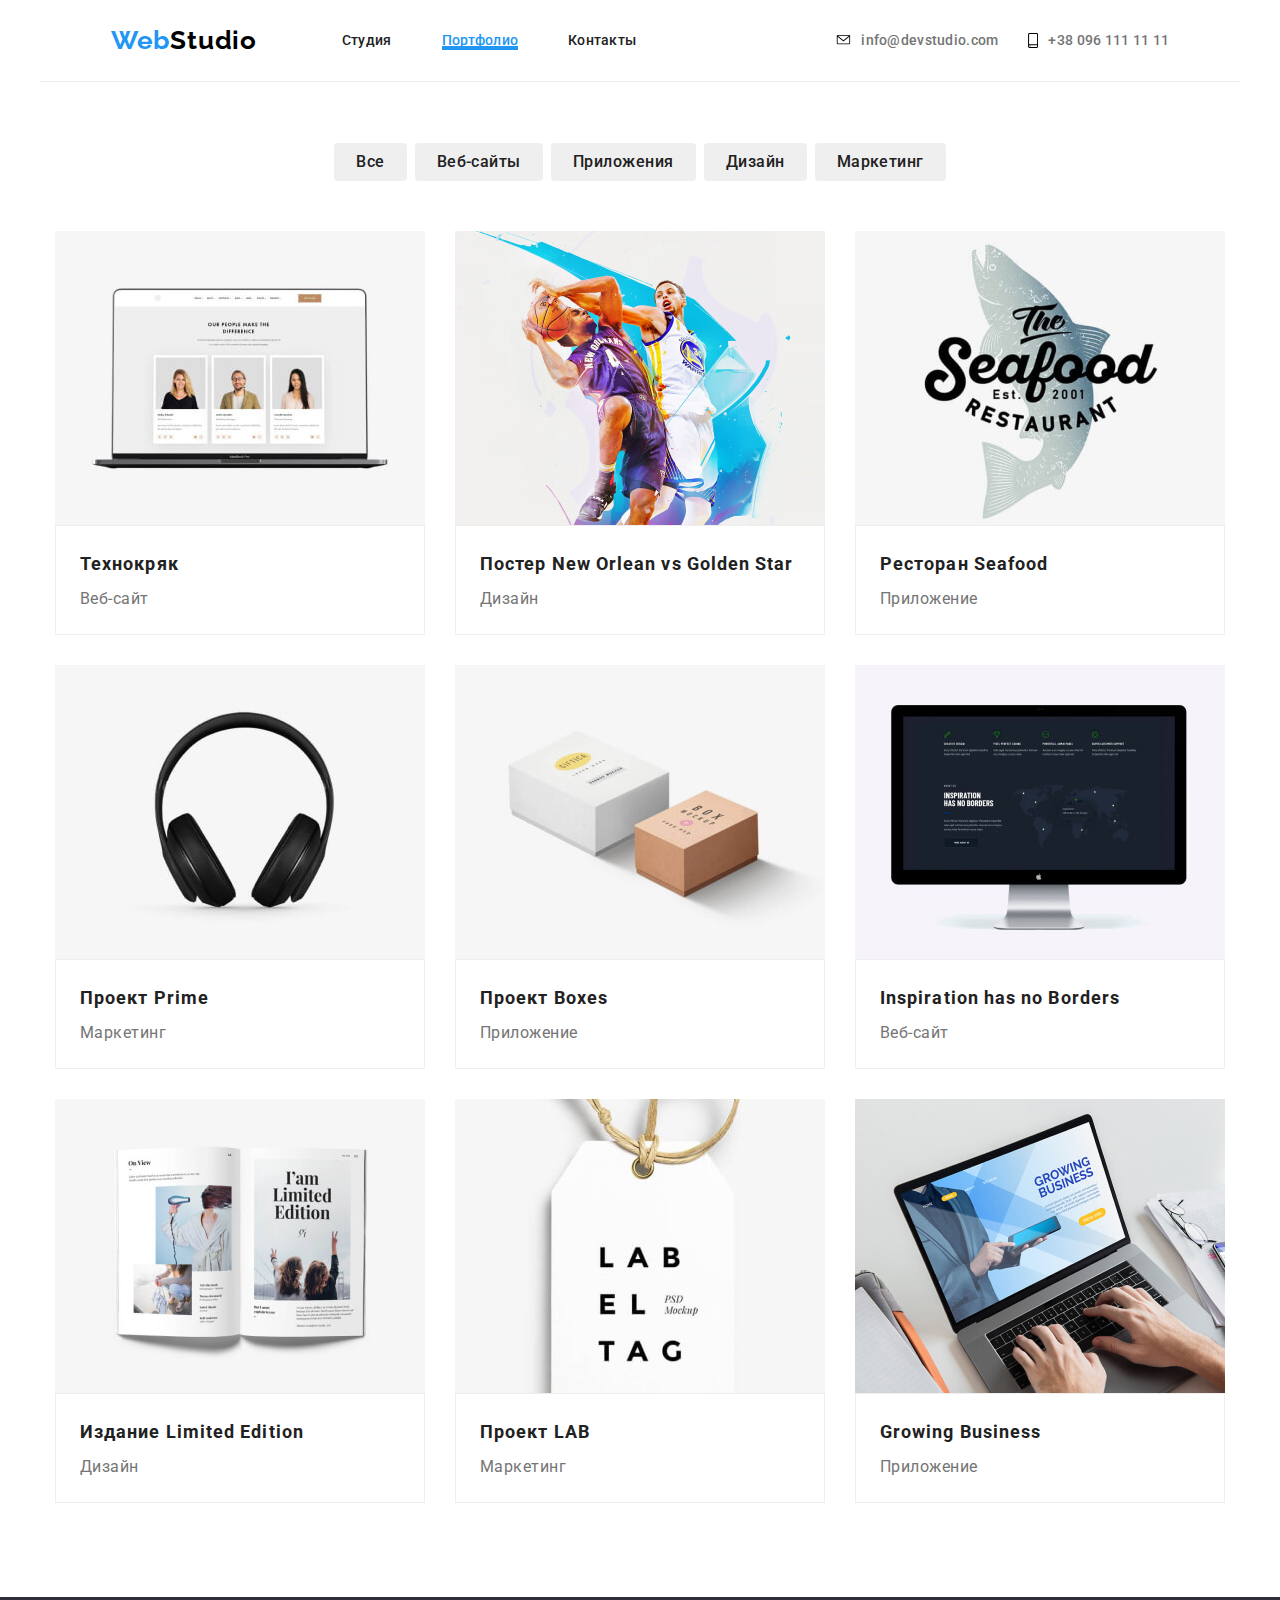
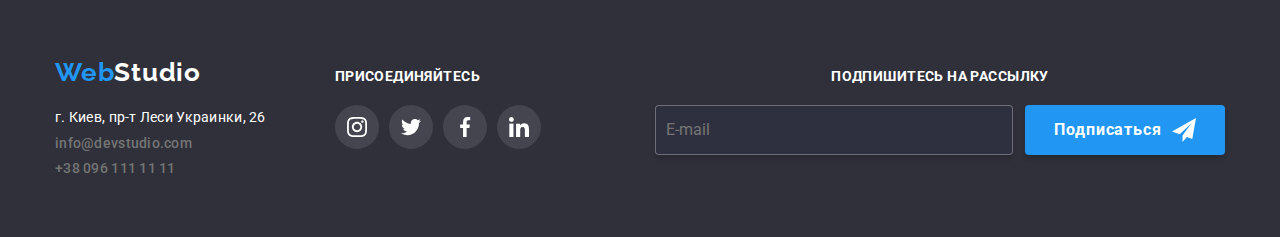
==== commit e41f8fdf: "таблетка" ====
--- a/portfolio.html
+++ b/portfolio.html
@@ -210,16 +210,16 @@
      <footer class="podval">
         <div class="div-container">
             <div class="link container-podval">
-                <a class="link logo-podval" href="index.html" aria-label="Логотип"> <p lang="en"><span class="web-podval">Web</span><span class="studio-podval">Studio</span></p></a>
-            <address class="podval-adress"> <a class="link podval-adress-link" href="https://goo.gl/maps/5drUgd8ndHesN1Ve9" target="_blank"> <span class="adress-podval">г. Киев, пр-т Леси Украинки, 26</span></a></address>
-            <ul class="podval-mail-tel">
-                <li class="mail-container-podval list">
-                    <a class="mail-tel-text link" href="mailto:info@devstudio.com">info@devstudio.com</a>
-                </li >
-                <li class="tel-container-podval list">
-                    <a class="mail-tel-text link" href="tel:+380961111111">+38 096 111 11 11</a>
-                </li>
-            </ul>
+                    <a class="link logo-podval" href="index.html" aria-label="Логотип"> <p lang="en"><span class="web-podval">Web</span><span class="studio-podval">Studio</span></p></a>
+                <address class="podval-adress"> <a class="link podval-adress-link" href="https://goo.gl/maps/5drUgd8ndHesN1Ve9" target="_blank"> <span class="adress-podval">г. Киев, пр-т Леси Украинки, 26</span></a></address>
+                <ul class="podval-mail-tel">
+                    <li class="mail-container-podval list">
+                        <a class="mail-tel-text link" href="mailto:info@devstudio.com">info@devstudio.com</a>
+                    </li >
+                    <li class="tel-container-podval list">
+                        <a class="mail-tel-text link" href="tel:+380961111111">+38 096 111 11 11</a>
+                    </li>
+                </ul>
             </div>
             
             <div class="join">
--- a/css/main.min.css
+++ b/css/main.min.css
@@ -1,2 +1,2 @@
-/*! normalize.css v8.0.1 | MIT License | github.com/necolas/normalize.css */html{line-height:1.15;-webkit-text-size-adjust:100%}body{margin:0}main{display:block}h1{font-size:2em;margin:0.67em 0}hr{box-sizing:content-box;height:0;overflow:visible}pre{font-family:monospace, monospace;font-size:1em}a{background-color:transparent}abbr[title]{border-bottom:none;text-decoration:underline;text-decoration:underline dotted}b,strong{font-weight:bolder}code,kbd,samp{font-family:monospace, monospace;font-size:1em}small{font-size:80%}sub,sup{font-size:75%;line-height:0;position:relative;vertical-align:baseline}sub{bottom:-0.25em}sup{top:-0.5em}img{border-style:none}button,input,optgroup,select,textarea{font-family:inherit;font-size:100%;line-height:1.15;margin:0}button,input{overflow:visible}button,select{text-transform:none}button,[type="button"],[type="reset"],[type="submit"]{-webkit-appearance:button}button::-moz-focus-inner,[type="button"]::-moz-focus-inner,[type="reset"]::-moz-focus-inner,[type="submit"]::-moz-focus-inner{border-style:none;padding:0}button:-moz-focusring,[type="button"]:-moz-focusring,[type="reset"]:-moz-focusring,[type="submit"]:-moz-focusring{outline:1px dotted ButtonText}fieldset{padding:0.35em 0.75em 0.625em}legend{box-sizing:border-box;color:inherit;display:table;max-width:100%;padding:0;white-space:normal}progress{vertical-align:baseline}textarea{overflow:auto}[type="checkbox"],[type="radio"]{box-sizing:border-box;padding:0}[type="number"]::-webkit-inner-spin-button,[type="number"]::-webkit-outer-spin-button{height:auto}[type="search"]{-webkit-appearance:textfield;outline-offset:-2px}[type="search"]::-webkit-search-decoration{-webkit-appearance:none}::-webkit-file-upload-button{-webkit-appearance:button;font:inherit}details{display:block}summary{display:list-item}template{display:none}[hidden]{display:none}html{box-sizing:border-box}*,*::before,*::after{box-sizing:inherit}body{font-family:'Roboto', sans-serif;font-style:normal;background:#ffffff}.list{list-style:none}.link{text-decoration:none}h1,h2,h3,h4,h5,h5{margin:0px}ul{margin:0px;padding:0px}p{margin:0px}img{display:block}:hover,:focus{transition:all 0.25s cubic-bezier(0.4, 0, 0.2, 1)}@media screen and (max-width: 767px){.div-container{max-width:480px;padding-right:15px;padding-left:15px;margin-right:auto;margin-left:auto;padding-top:60px;padding-bottom:60px}.title{font-weight:700;font-size:28px;line-height:1.178;text-align:center;letter-spacing:0.03em;color:#212121;margin-bottom:30px}}@media screen and (min-width: 1200px){.container{display:flex;justify-content:space-evenly}.div-container{width:1200px;padding-top:47px;padding-bottom:47px;padding-right:15px;padding-left:15px;margin-right:auto;margin-left:auto}.otstup-container{padding-top:94px;padding-bottom:94px}}@media screen and (max-width: 767px){.section-hero{max-width:480px;position:relative;margin-right:auto;margin-left:auto}.form{position:fixed;left:0;top:0;display:flex;justify-content:center;align-items:center;width:100%;height:100%;background-color:rgba(0,0,0,0.2);z-index:100;transition:250ms cubic-bezier(0.4, 0, 0.2, 1)}.is-hidden{visibility:hidden;opacity:0;pointer-events:none;transition:250ms cubic-bezier(0.4, 0, 0.2, 1)}.modal-form{position:relative;padding:40px;max-width:450px;height:609px;background:#FFFFFF;box-shadow:0px 1px 3px rgba(0,0,0,0.12),0px 1px 1px rgba(0,0,0,0.14),0px 2px 1px rgba(0,0,0,0.2);border-radius:4px;display:flex;flex-direction:column;align-items:center}.form-title{font-family:Roboto;font-style:normal;font-weight:bold;font-size:20px;line-height:1.5;text-align:center;letter-spacing:0.03em;color:#212121;margin-bottom:30px}.modal-form-list{width:370px}.form-metka-text{margin-left:8px}.modal-form-list:not(:last-child){margin-bottom:28px}.modal-form-list:last-child{margin-bottom:20px}.form-metka-text{font-family:Roboto;font-style:normal;font-weight:normal;font-size:14px;line-height:16px;letter-spacing:0.03em;color:#757575}.form-soglashenie{display:flex;align-items:center}.input-modal{width:100%;margin-right:auto;margin-left:auto}.link-modal{text-decoration-line:underline;color:#2196F3}.btn-form{padding:10px 55px;background:#2196F3;box-shadow:0px 4px 4px rgba(0,0,0,0.15);border-radius:4px;font-family:Roboto;font-style:normal;font-weight:bold;font-size:16px;line-height:30px;display:flex;align-items:center;text-align:center;letter-spacing:0.06em;margin-right:auto;margin-left:auto;color:#FFFFFF;cursor:pointer}.btn-close{display:flex;position:absolute;height:30px;width:30px;top:14px;right:14px;border-color:#000000;background:#FFFFFF;border:1px solid rgba(0,0,0,0.1);box-sizing:border-box;border-radius:50px;justify-content:center;align-items:center;cursor:pointer;transition:250ms cubic-bezier(0.4, 0, 0.2, 1)}.btn-close:hover .icon-close,.btn-close:focus .icon-close{fill:#2196F3;transition:250ms cubic-bezier(0.4, 0, 0.2, 1)}.icon-close{background-size:contain}.modal-form-list input{height:40px}.modal-form-list textarea{height:120px}.form-soglashenie{display:flex;text-align:center;justify-content:center;margin-bottom:20px}.modal-form-list{position:relative}.form-label{position:absolute;top:12px;left:42px;transition:250ms cubic-bezier(0.4, 0, 0.2, 1)}.label-comment{position:absolute;top:12px;left:16px;transition:250ms cubic-bezier(0.4, 0, 0.2, 1)}.form-img{transition:250ms cubic-bezier(0.4, 0, 0.2, 1)}.form-img{position:absolute;top:14px;left:19px;fill:#212121}input,textarea{border:1px solid rgba(33,33,33,0.2);box-sizing:border-box;border-radius:4px;cursor:pointer}.modal-form-list:hover .form-img{fill:#2196F3;box-sizing:12px}.modal-form-list:hover input,.modal-form-list:hover textarea{border-color:#2196F3}.textarea-comment{padding:15px}.modal-form-list:hover label{color:#2196F3;top:-20px;left:16px}input:focus,textarea:focus{outline-color:#2196F3}.form-input:focus+.form-label,.textarea-comment:focus+.label-comment,.form-input:not(:placeholder-shown)+.form-label,.textarea-comment:not(:placeholder-shown)+.label-comment{color:#2196F3;top:-20px;left:16px;box-sizing:12px}.form-input:focus ~ .form-img{fill:#2196F3}.form-input{padding-left:41px}}@media screen and (min-width: 1200px){.section-hero{width:1600px;position:relative;margin-right:auto;margin-left:auto}.form{position:fixed;left:0;top:0;display:flex;justify-content:center;align-items:center;width:100%;height:100%;background-color:rgba(0,0,0,0.2);z-index:100;transition:250ms cubic-bezier(0.4, 0, 0.2, 1)}.is-hidden{top:200px;visibility:hidden;opacity:0;pointer-events:none;transition:250ms cubic-bezier(0.4, 0, 0.2, 1)}.modal-form{position:relative;padding:40px;width:528px;height:581px;background:#FFFFFF;box-shadow:0px 1px 3px rgba(0,0,0,0.12),0px 1px 1px rgba(0,0,0,0.14),0px 2px 1px rgba(0,0,0,0.2);border-radius:4px;display:flex;flex-direction:column;align-items:center}.form-title{font-family:Roboto;font-style:normal;font-weight:bold;font-size:20px;line-height:23px;text-align:center;letter-spacing:0.03em;color:#212121;margin-bottom:30px}.modal-form-list{width:448px}.form-metka-text{margin-left:8px}.modal-form-list:not(:last-child){margin-bottom:28px}.modal-form-list:last-child{margin-bottom:20px}.form-metka-text{font-family:Roboto;font-style:normal;font-weight:normal;font-size:14px;line-height:1.71;letter-spacing:0.03em;color:#757575}.form-soglashenie{display:flex;align-items:center}.input-modal{width:100%;margin-right:auto;margin-left:auto}.link-modal{text-decoration-line:underline;color:#2196F3}.btn-form{padding:10px 55px;background:#2196F3;box-shadow:0px 4px 4px rgba(0,0,0,0.15);border-radius:4px;font-family:Roboto;font-style:normal;font-weight:bold;font-size:16px;line-height:30px;display:flex;align-items:center;text-align:center;letter-spacing:0.06em;margin-right:auto;margin-left:auto;color:#FFFFFF;cursor:pointer}.btn-close{display:flex;position:absolute;height:30px;width:30px;top:14px;right:14px;border-color:#000000;background:#FFFFFF;border:1px solid rgba(0,0,0,0.1);box-sizing:border-box;border-radius:50px;justify-content:center;align-items:center;cursor:pointer;transition:250ms cubic-bezier(0.4, 0, 0.2, 1)}.btn-close:hover .icon-close,.btn-close:focus .icon-close{fill:#2196F3;transition:250ms cubic-bezier(0.4, 0, 0.2, 1)}.icon-close{background-size:contain}.modal-form-list input{height:40px}.modal-form-list textarea{height:120px}.form-soglashenie{display:flex;text-align:center;justify-content:center;margin-bottom:20px}.modal-form-list{position:relative}.form-label{position:absolute;top:12px;left:42px;transition:250ms cubic-bezier(0.4, 0, 0.2, 1)}.label-comment{position:absolute;top:12px;left:16px;transition:250ms cubic-bezier(0.4, 0, 0.2, 1)}.form-img{transition:250ms cubic-bezier(0.4, 0, 0.2, 1)}.form-img{position:absolute;top:14px;left:19px;fill:#212121}input,textarea{border:1px solid rgba(33,33,33,0.2);box-sizing:border-box;border-radius:4px;cursor:pointer}.modal-form-list:hover .form-img{fill:#2196F3;box-sizing:12px}.modal-form-list:hover input,.modal-form-list:hover textarea{border-color:#2196F3}.textarea-comment{padding:15px}.modal-form-list:hover label{color:#2196F3;top:-20px;left:16px}input:focus,textarea:focus{outline-color:#2196F3}.form-input:focus+.form-label,.textarea-comment:focus+.label-comment,.form-input:not(:placeholder-shown)+.form-label,.textarea-comment:not(:placeholder-shown)+.label-comment{color:#2196F3;top:-20px;left:16px;box-sizing:12px}.form-input:focus ~ .form-img{fill:#2196F3}.form-input{padding-left:41px}}@media screen and (max-width: 767px){.header-container .div-container{max-width:480px;height:60px;margin-right:auto;margin-left:auto;display:flex;justify-content:space-between;align-items:center;position:relative;padding-top:0px;padding-bottom:0px}.logo-header-web,.logo-header-studio,.web-podval,.studio-podval{font-family:'Raleway', sans-serif;font-weight:700;font-size:26px;line-height:1.19;letter-spacing:0.03em;color:#2196f3}.logo-container{z-index:100}.logo-header-studio{color:#000}.link-nav,.mail-tel-text,.tel-container-podval,.adress-podval{font-weight:500;font-size:18px;line-height:1.167;letter-spacing:0.02em;color:#212121}.mail-tel-text{display:flex;align-items:center;color:#757575}.mail-tel-text:hover .pages-adress,.mail-tel-text:focus .pages-adress{fill:#2196f3}.nav-list-container{display:flex;text-align:center;justify-content:center;align-items:center;flex-direction:column}.contacts-container{display:flex;align-items:center;flex-direction:column}.nav-list-container{margin:0;display:flex;font-size:18px;line-height:1.167}.nav-container{margin-bottom:60px}.nav-list-container .list:not(:last-child){margin-bottom:40px}.mail-container{margin-bottom:16px}.mail-container,.tel-container{align-items:center}.studio-line::after{position:absolute;display:block;background-color:#2196f3;width:100%;height:4px;content:"";bottom:0}.portfolio-line:after{position:absolute;display:block;background-color:#2196f3;width:100%;height:4px;content:"";bottom:0}.portfolio-line,.studio-line{padding-bottom:8px}.portfolio-line,.studio-line{position:relative}.menu-btn{position:relative;z-index:100;height:40px;background-color:transparent;border:none;padding:0}.menu-btn.is-open .icon-close{display:block}.menu-btn.is-open .icon-burger{display:none}.menu-btn:hover .icon-burger,.menu-btn:focus .icon-burger,.menu-btn:hover .icon-close,.menu-btn:focus .icon-close{fill:#2196F3}.menu-btn .icon-close{display:none}.menu-wrapper{position:absolute;z-index:99;top:60px;right:0;width:480px;padding-top:118px;background-color:#fff;padding-top:120px;padding-bottom:60px;padding-left:140px;padding-right:140px;opacity:0;animation-duration:1000ms;display:none}.menu-wrapper.is-open{display:block;opacity:1;animation-name:zoomIn}}@media screen and (min-width: 1200px){.logo-header-web,.logo-header-studio,.web-podval,.studio-podval{font-family:'Raleway', sans-serif;font-weight:700;font-size:26px;line-height:1.19;letter-spacing:0.03em;color:#2196f3}.logo-header-studio{color:#000}.link-nav,.mail-tel-text,.tel-container-podval,.adress-podval{font-weight:500;font-size:14px;line-height:1.14;letter-spacing:0.02em;color:#212121}.mail-tel-text{display:flex;align-items:center;color:#757575}.mail-tel-text:hover .pages-adress,.mail-tel-text:focus .pages-adress{fill:#2196f3}.link-nav:hover,.link-nav:focus,.mail-tel-text:hover,.mail-tel-text:focus,.adress-podval:hover,.podval-adress-link:focus .adress-podval{color:#2196f3}.header-container{width:1200px;margin-right:auto;margin-left:auto;border-bottom:1px solid #ececec}.header-container .div-container{display:flex;padding-right:15px;padding-left:15px;padding-top:0;padding-bottom:0}.nav-container{display:flex;text-align:center;justify-content:center;align-items:baseline}.contacts-container{display:flex;align-items:center;margin-left:auto}.logo-container{margin:0;margin-right:85px;margin-top:24px}.pages-adress{margin-right:10px}.nav-list-container{margin:0;display:flex}.studio{margin-right:50px}.portfolio{margin-right:43px}.mail-container{margin-right:30px}.mail-container,.tel-container{align-items:center}.studio-line::after{position:absolute;display:block;background-color:#2196f3;width:47px;height:4px;content:"";bottom:0}.portfolio-line:after{position:absolute;display:block;background-color:#2196f3;width:77px;height:4px;content:"";bottom:0}.portfolio-line,.studio-line{padding-bottom:25px}.portfolio-line,.studio-line{position:relative}}@media screen and (max-width: 767px){.section-hero{max-width:480px;margin-right:auto;margin-left:auto}.hero-title{font-weight:900;font-size:26px;line-height:1.615;text-align:center;letter-spacing:0.06em;text-transform:uppercase;color:#fff;margin-top:118px;margin-bottom:30px}.hero-button{margin:0 auto;display:flex;align-items:center;width:200px;height:50px;background:#2196F3;box-shadow:0px 4px 4px rgba(0,0,0,0.15);border-radius:4px;cursor:pointer;border:none;margin-bottom:118px}.text-button{font-weight:700;font-size:16px;line-height:1.88;display:flex;align-items:center;text-align:center;letter-spacing:0.06em;color:#fff;margin-left:auto;margin-right:auto}.hero{background-image:linear-gradient(to bottom, rgba(47,48,58,0.8), rgba(47,48,58,0.8)),url(../images/shapka.jpg);max-width:1600px;background-repeat:no-repeat;margin-right:auto;margin-left:auto}.hero-container{padding-top:15px;padding-bottom:15px;padding-right:15px;padding-left:15px;margin-right:auto;margin-left:auto;animation-duration:2000ms}.zum{animation-name:zoomIn}}@media screen and (min-width: 1200px){.hero-title{font-weight:900;font-size:44px;line-height:1.36;text-align:center;letter-spacing:0.06em;text-transform:uppercase;color:#fff;margin-top:185px;margin-bottom:30px}.hero-button{margin:0 auto;display:flex;align-items:center;width:200px;height:50px;background:#2196F3;box-shadow:0px 4px 4px rgba(0,0,0,0.15);border-radius:4px;cursor:pointer;border:none;margin-bottom:185px}.text-button{font-weight:700;font-size:16px;line-height:1.88;display:flex;align-items:center;text-align:center;letter-spacing:0.06em;color:#fff;margin-left:auto;margin-right:auto}.hero{background-image:linear-gradient(to bottom, rgba(47,48,58,0.8), rgba(47,48,58,0.8)),url(../images/shapka.jpg);max-width:1600px;height:600px;background-repeat:no-repeat;margin-right:auto;margin-left:auto}.hero-container{width:1200px;padding-top:15px;padding-bottom:15px;padding-right:15px;padding-left:15px;margin-right:auto;margin-left:auto;animation-duration:2000ms}.zum{animation-name:zoomIn}}@media screen and (max-width: 767px){.o-nas-title{font-weight:700;font-size:14px;line-height:1.14;letter-spacing:0.03em;text-transform:uppercase;color:#212121;max-width:480px;margin-top:30px;margin-bottom:10px;text-align:center}.o-nas-text{font-weight:400;font-size:14px;line-height:1.71;letter-spacing:0.03em;color:#757575;max-width:480px}.o-nas-img{background:#F5F4FA;border-radius:4px}.otstup-link:not(:last-child){margin-bottom:30px}.otstup-o-nas .link:not(:last-child){margin-bottom:30px}.list-bg{display:inline-block;height:120px;max-width:480px;background-color:#f5f4fa;display:flex;align-items:center;justify-content:center}}@media screen and (min-width: 1200px){.o-nas-title{font-weight:700;font-size:14px;line-height:1.14;letter-spacing:0.03em;text-transform:uppercase;color:#212121;width:270px;margin-top:30px;margin-bottom:10px}.o-nas-text{font-weight:400;font-size:14px;line-height:1.71;letter-spacing:0.03em;color:#757575;width:270px}.o-nas-img{background:#F5F4FA;border-radius:4px}.otstup-link:not(:last-child){margin-right:30px}.o-nas.div-container{padding-top:93px}.otstup-o-nas .link:not(:last-child){margin-right:30px}.list-bg{display:inline-block;height:120px;width:270px;background-color:#f5f4fa;display:flex;align-items:center;justify-content:center}}@media screen and (max-width: 767px){.otstup-chem-mi{display:none}}@media screen and (min-width: 1200px){.title{font-weight:700;font-size:36px;line-height:1.17;text-align:center;letter-spacing:0.03em;color:#212121;margin-bottom:50px}.chem-mi-zanimaemsa-text{font-weight:700;font-size:14px;line-height:1.14;text-align:center;letter-spacing:0.03em;text-transform:uppercase;color:#fff;background:rgba(47,48,58,0.8);padding-top:27px;padding-bottom:27px;position:absolute;width:100%;background-color:rgba(47,48,58,0.8);bottom:0}.chem-mi-zanimaemsa .link:not(:last-child){margin-right:30px}.otstup-chem-mi{padding-top:47px;padding-bottom:94px}}@media screen and (max-width: 767px){.komanda-title,.komanda-pozition{font-weight:500;font-size:16px;line-height:1.19;text-align:center;letter-spacing:0.03em;color:#212121}.komanda-pozition{font-weight:400;color:#757575}.action{font-style:normal;font-weight:500;font-size:14px;line-height:1.15;letter-spacing:0.03em;color:#fff}.nasha-komanda{background-color:#F5F4FA}.comanda-block{background-color:#ffffff;border-radius:0px 0px 4px 4px;padding-top:30px;padding-bottom:24px}.social-link{margin-top:16px;margin-right:32px;margin-left:32px;display:flex;align-items:center;justify-content:center}.komanda-title{margin-bottom:10px}.team{box-shadow:0px 2px 1px rgba(0,0,0,0.2),0px 1px 1px rgba(0,0,0,0.14),0px 1px 3px rgba(0,0,0,0.12)}.team:not(:last-child){margin-bottom:30px}.social-icon{display:block;width:44px;height:44px;padding:12px;border-radius:50%;cursor:pointer;transition:all 0.25s cubic-bezier(0.4, 0, 0.2, 1)}.social-link-item:hover .social-icon,.social-icon:focus{background-color:#2196f3}.social-link-item:hover .icon,.social-icon:focus .icon{fill:#fff}.icon{fill:#AFB1B8;transition:all 0.25s cubic-bezier(0.4, 0, 0.2, 1)}.social-link-item:not(:last-child){margin-right:10px}}@media screen and (min-width: 1200px){.komanda-title,.komanda-pozition{font-weight:500;font-size:16px;line-height:1.19;text-align:center;letter-spacing:0.03em;color:#212121}.komanda-pozition{font-weight:400;color:#757575}.action{font-style:normal;font-weight:500;font-size:14px;line-height:1.15;letter-spacing:0.03em;color:#fff}.nasha-komanda{background-color:#F5F4FA}.comanda-block{background-color:#ffffff;border-radius:0px 0px 4px 4px;padding-top:30px;padding-bottom:24px}.social-link{margin-top:16px;margin-right:32px;margin-left:32px}.komanda-title{margin-bottom:10px}.team{box-shadow:0px 2px 1px rgba(0,0,0,0.2),0px 1px 1px rgba(0,0,0,0.14),0px 1px 3px rgba(0,0,0,0.12)}.social-icon{display:block;width:44px;height:44px;padding:12px;border-radius:50%;cursor:pointer;transition:all 0.25s cubic-bezier(0.4, 0, 0.2, 1)}.social-link-item:hover .social-icon,.social-icon:focus{background-color:#2196f3}.social-link-item:hover .icon,.social-icon:focus .icon{fill:#fff}.icon{fill:#AFB1B8;transition:all 0.25s cubic-bezier(0.4, 0, 0.2, 1)}.nasha-komanda .link:not(:last-child){margin-right:30px}.social-link-item:not(:last-child){margin-right:10px}}@media screen and (max-width: 767px){.div-container{max-width:480px;margin-right:auto;margin-left:auto}.klient-list{display:flex;flex-wrap:wrap;justify-content:center}.icon-client{border:1px solid #AFB1B8;border-radius:4px;display:flex;align-items:center;justify-content:center;width:170px;height:90px}.icon-client:hover,.icon-client:focus{border-color:#2196f3}.client-icon-logo{fill:#AFB1B8;transition:all 0.25s cubic-bezier(0.4, 0, 0.2, 1)}.icon-client:hover .client-icon-logo,.icon-client:focus .client-icon-logo{fill:#2196f3}.client-icon:focus .icon-client{border-color:#2196f3}.client-icon:focus .client-icon-logo{fill:#2196f3}.klient-list .link:not(:last-child){margin-bottom:30px}.klient-list .link:nth-last-child(-n+2){margin-bottom:0px}.klient-list .link:nth-last-child(2n-1){margin-left:30px}}@media screen and (min-width: 1200px){.icon-client{border:1px solid #AFB1B8;border-radius:4px;display:flex;align-items:center;justify-content:center;width:170px;height:90px}.icon-client:hover,.icon-client:focus{border-color:#2196f3}.client-icon-logo{fill:#AFB1B8;transition:all 0.25s cubic-bezier(0.4, 0, 0.2, 1)}.icon-client:hover .client-icon-logo,.icon-client:focus .client-icon-logo{fill:#2196f3}.client-icon:focus .icon-client{border-color:#2196f3}.client-icon:focus .client-icon-logo{fill:#2196f3}.klient-list .link:not(:last-child){margin-right:30px}}@media screen and (max-width: 767px){.header{max-width:480px;margin-right:auto;margin-left:auto}.portfolio-btn{font-weight:500;font-size:16px;line-height:1.63;text-align:center;letter-spacing:0.03em;color:#212121;border:1px solid #FFFFFF;box-sizing:border-box;border-radius:4px}.portfolio-btn:hover,.portfolio-btn:focus{box-shadow:0px 4px 4px rgba(0,0,0,0.25);background-color:#2196f3;color:#fff}.portfolio-title{font-weight:700;font-size:18px;line-height:2.00;letter-spacing:0.06em;color:#212121}.portfolio-text{font-weight:400;font-size:16px;line-height:1.88;letter-spacing:0.03em;color:#757575}.active-page{color:#2196f3}.portfolio-btn-text{font-family:'Roboto', sans-serif;font-style:normal;font-weight:500;font-size:16px;line-height:1.63;text-align:center;letter-spacing:0.03em}.element{text-align:center}.menu-portfolio{margin-bottom:50px}.portfolio-btn{cursor:pointer;border:none;padding-top:6px;padding-right:22px;padding-bottom:6px;padding-left:22px}.portfolio-title{margin-bottom:2px}.portfolio-text{margin-top:2px}.items{display:flex;flex-wrap:wrap}.btn:not(:last-child){margin-right:8px}.btn{margin-bottom:15px}.btn:nth-last-child(-n+2){margin-bottom:0px}.gruperovka{display:flex;flex-direction:column}.flex-element:hover{background:#FFFFFF;box-sizing:border-box;box-shadow:1px 4px 6px rgba(0,0,0,0.16),0px 4px 4px rgba(0,0,0,0.06),0px 1px 1px rgba(0,0,0,0.12);cursor:pointer}.flex-element-item{padding-top:20px;padding-right:24px;padding-bottom:20px;padding-left:24px;background:#FFFFFF;border:1px solid #EEEEEE;box-sizing:border-box}.focus-item:focus .focus-item-div{background:#FFFFFF;box-sizing:border-box;box-shadow:1px 4px 6px rgba(0,0,0,0.16),0px 4px 4px rgba(0,0,0,0.06),0px 1px 1px rgba(0,0,0,0.12);cursor:pointer}.flex-element:not(:last-child){margin-bottom:30px}.project{position:relative;overflow:hidden}.project-blue{position:absolute;top:100%;left:0;width:100%;height:100%;padding-top:63px;padding-right:23px;padding-bottom:63px;padding-left:23px;transition:all 250ms cubic-bezier(0.4, 0, 0.2, 1);font-family:Roboto;font-style:normal;font-weight:400;font-size:18px;line-height:1.556;letter-spacing:0.03em;color:#fff;opacity:0}.focus-item-div:hover .project-blue{opacity:1;top:0;background-color:rgba(33,150,243,0.9)}.focus-item:focus .project-blue{opacity:1;top:0;background-color:rgba(33,150,243,0.9)}.text-na-photo{position:relative}}@media screen and (min-width: 1200px){.portfolio-btn{font-weight:500;font-size:16px;line-height:1.63;text-align:center;letter-spacing:0.03em;color:#212121;border:1px solid #FFFFFF;box-sizing:border-box;border-radius:4px}.portfolio-btn:hover,.portfolio-btn:focus{box-shadow:0px 4px 4px rgba(0,0,0,0.25);background-color:#2196f3;color:#fff}.portfolio-title{font-weight:700;font-size:18px;line-height:2.00;letter-spacing:0.06em;color:#212121}.portfolio-text{font-weight:400;font-size:16px;line-height:1.88;letter-spacing:0.03em;color:#757575}.active-page{color:#2196f3}.portfolio-btn-text{font-family:'Roboto', sans-serif;font-style:normal;font-weight:500;font-size:16px;line-height:1.63;text-align:center;letter-spacing:0.03em}.element{text-align:center}.otstup-portfolio{padding-top:61px;padding-bottom:94px}.menu-portfolio{margin-bottom:50px}.portfolio-btn{cursor:pointer;border:none;padding-top:6px;padding-right:22px;padding-bottom:6px;padding-left:22px}.portfolio-title{margin-bottom:2px}.portfolio-text{margin-top:2px}.items{display:flex;justify-content:center}.btn:not(:last-child){margin-right:8px}.gruperovka{display:flex;flex-wrap:wrap}.flex-element{width:calc((100% - 60px) / 3);margin-right:30px;margin-bottom:30px}.flex-element:hover{background:#FFFFFF;box-sizing:border-box;box-shadow:1px 4px 6px rgba(0,0,0,0.16),0px 4px 4px rgba(0,0,0,0.06),0px 1px 1px rgba(0,0,0,0.12);cursor:pointer}.flex-element-item{padding-top:20px;padding-right:24px;padding-bottom:20px;padding-left:24px;background:#FFFFFF;border:1px solid #EEEEEE;box-sizing:border-box}.focus-item:focus .focus-item-div{background:#FFFFFF;box-sizing:border-box;box-shadow:1px 4px 6px rgba(0,0,0,0.16),0px 4px 4px rgba(0,0,0,0.06),0px 1px 1px rgba(0,0,0,0.12);cursor:pointer}.flex-element:nth-child(3n){margin-right:0px}.flex-element:nth-last-child(-n+3){margin-bottom:0px}.project{position:relative;overflow:hidden}.project-blue{position:absolute;top:100%;left:0;width:100%;height:100%;padding-top:63px;padding-right:23px;padding-bottom:63px;padding-left:23px;transition:all 250ms cubic-bezier(0.4, 0, 0.2, 1);font-family:Roboto;font-style:normal;font-weight:400;font-size:18px;line-height:1.556;letter-spacing:0.03em;color:#fff;opacity:0}.focus-item-div:hover .project-blue{opacity:1;top:0;background-color:rgba(33,150,243,0.9)}.focus-item:focus .project-blue{opacity:1;top:0;background-color:rgba(33,150,243,0.9)}.text-na-photo{position:relative}}@media screen and (max-width: 767px){.podval{max-width:480px;margin-right:auto;margin-left:auto;background:#2F303A}.podval .div-container{display:flex;flex-direction:column;justify-content:center;align-items:center}.podval-join{font-weight:700;font-size:14px;line-height:1.14;letter-spacing:0.03em;text-transform:uppercase;color:#fff;display:flex;margin-bottom:20px}.tel-container-podval{font-weight:400;color:rgba(255,255,255,0.6)}.studio-podval{color:#fff}.adress-podval{font-family:'Roboto', sans-serif;font-weight:400;color:#fff;font-style:normal}.otstup-icon{display:flex}.join{display:flex;flex-direction:column;align-items:center;margin-bottom:60px}.button-send{display:flex;align-items:center;justify-content:center}.send-icon{margin-left:10px}.container-podval{display:flex;flex-direction:column;align-items:center;margin-bottom:60px}.logo-podval{display:flex;margin-bottom:20px}.podval-adress{margin-bottom:9px}.podval-mail-tel{display:flex;flex-direction:column}.mail-container-podval,.tel-container-podval:not(:last-child){display:flex;margin-bottom:9px}.podval-icon{display:inline-block;height:44px;width:44px;background-color:rgba(255,255,255,0.1);background-size:20px;background-repeat:no-repeat;background-position:center;border-radius:50%;cursor:pointer;padding:12px;transition:all 0.25s cubic-bezier(0.4, 0, 0.2, 1)}.podval-icon:hover,.podval-icon:focus{background-color:#2196f3}.podval-icon:not(:last-child){margin-right:10px}.podpiska-container,.podpiska{display:flex;flex-direction:column;align-items:center}.action{display:flex;font-weight:700;font-size:14px;line-height:1.14;letter-spacing:0.03em;text-transform:uppercase;color:#fff;margin-bottom:20px}.button{width:200px;height:50px;font-weight:700;font-size:16px;line-height:1.88;letter-spacing:0.06em;color:#fff;background:#2196F3;box-shadow:0px 4px 4px rgba(0,0,0,0.15);border-radius:4px;cursor:pointer;border:none;margin-top:20px}.pole{width:450px;background-color:#2f303f;border:1px solid rgba(255,255,255,0.3);box-shadow:0px 4px 4px rgba(0,0,0,0.15);border-radius:4px;color:rgba(255,255,255,0.6);padding:10px}.pole:focus{outline-color:rgba(255,255,255,0.3)}.podval-link:not(:last-child){margin-right:10px}.podval-icon-item-svg{fill:#fff}}@media screen and (min-width: 1200px){.podval{background:#2F303A}.podval-join{font-weight:700;font-size:14px;line-height:1.14;letter-spacing:0.03em;text-transform:uppercase;color:#fff;display:flex;margin-bottom:20px}.tel-container-podval{font-weight:400;color:rgba(255,255,255,0.6)}.studio-podval{color:#fff}.adress-podval{font-family:'Roboto', sans-serif;font-weight:400;color:#fff;font-style:normal}.otstup-icon{display:flex}.join{width:206px}.button-send{display:flex;align-items:center;justify-content:center}.send-icon{margin-left:10px}.podval .div-container{display:flex;padding-top:60px;padding-bottom:60px;align-items:baseline}.container-podval{display:flex;flex-direction:column;margin-right:69px}.logo-podval{display:flex;margin-bottom:20px}.podval-adress{margin-bottom:9px}.podval-mail-tel{display:flex;flex-direction:column}.mail-container-podval,.tel-container-podval:not(:last-child){display:flex;margin-bottom:9px}.podval-icon{display:inline-block;height:44px;width:44px;background-color:rgba(255,255,255,0.1);background-size:20px;background-repeat:no-repeat;background-position:center;border-radius:50%;cursor:pointer;padding:12px;transition:all 0.25s cubic-bezier(0.4, 0, 0.2, 1)}.podval-icon:hover,.podval-icon:focus{background-color:#2196f3}.podval-icon:not(:last-child){margin-right:10px}.podpiska-container{margin-left:auto}.podpiska{display:flex}.action{display:flex;font-weight:700;font-size:14px;line-height:1.14;letter-spacing:0.03em;text-transform:uppercase;color:#fff;margin-bottom:20px}.button{width:200px;height:50px;font-weight:700;font-size:16px;line-height:1.88;letter-spacing:0.06em;color:#fff;background:#2196F3;box-shadow:0px 4px 4px rgba(0,0,0,0.15);border-radius:4px;cursor:pointer;border:none;margin-left:12px}.pole{width:358px;background-color:#2f303f;border:1px solid rgba(255,255,255,0.3);box-shadow:0px 4px 4px rgba(0,0,0,0.15);border-radius:4px;color:rgba(255,255,255,0.6);padding:10px}.pole:focus{outline-color:rgba(255,255,255,0.3)}.podval-link:not(:last-child){margin-right:10px}.podval-icon-item-svg{fill:#fff}}
+/*! normalize.css v8.0.1 | MIT License | github.com/necolas/normalize.css */html{line-height:1.15;-webkit-text-size-adjust:100%}body{margin:0}main{display:block}h1{font-size:2em;margin:0.67em 0}hr{box-sizing:content-box;height:0;overflow:visible}pre{font-family:monospace, monospace;font-size:1em}a{background-color:transparent}abbr[title]{border-bottom:none;text-decoration:underline;text-decoration:underline dotted}b,strong{font-weight:bolder}code,kbd,samp{font-family:monospace, monospace;font-size:1em}small{font-size:80%}sub,sup{font-size:75%;line-height:0;position:relative;vertical-align:baseline}sub{bottom:-0.25em}sup{top:-0.5em}img{border-style:none}button,input,optgroup,select,textarea{font-family:inherit;font-size:100%;line-height:1.15;margin:0}button,input{overflow:visible}button,select{text-transform:none}button,[type="button"],[type="reset"],[type="submit"]{-webkit-appearance:button}button::-moz-focus-inner,[type="button"]::-moz-focus-inner,[type="reset"]::-moz-focus-inner,[type="submit"]::-moz-focus-inner{border-style:none;padding:0}button:-moz-focusring,[type="button"]:-moz-focusring,[type="reset"]:-moz-focusring,[type="submit"]:-moz-focusring{outline:1px dotted ButtonText}fieldset{padding:0.35em 0.75em 0.625em}legend{box-sizing:border-box;color:inherit;display:table;max-width:100%;padding:0;white-space:normal}progress{vertical-align:baseline}textarea{overflow:auto}[type="checkbox"],[type="radio"]{box-sizing:border-box;padding:0}[type="number"]::-webkit-inner-spin-button,[type="number"]::-webkit-outer-spin-button{height:auto}[type="search"]{-webkit-appearance:textfield;outline-offset:-2px}[type="search"]::-webkit-search-decoration{-webkit-appearance:none}::-webkit-file-upload-button{-webkit-appearance:button;font:inherit}details{display:block}summary{display:list-item}template{display:none}[hidden]{display:none}html{box-sizing:border-box}*,*::before,*::after{box-sizing:inherit}body{font-family:'Roboto', sans-serif;font-style:normal;background:#ffffff}.list{list-style:none}.link{text-decoration:none}h1,h2,h3,h4,h5,h5{margin:0px}ul{margin:0px;padding:0px}p{margin:0px}img{display:block}:hover,:focus{transition:all 0.25s cubic-bezier(0.4, 0, 0.2, 1)}@media screen and (max-width: 767px){.div-container{max-width:480px;padding-right:15px;padding-left:15px;margin-right:auto;margin-left:auto;padding-top:60px;padding-bottom:60px}.title{font-weight:700;font-size:28px;line-height:1.178;text-align:center;letter-spacing:0.03em;color:#212121;margin-bottom:30px}}@media screen and (min-width: 768px){.div-container{width:768px;padding-right:15px;padding-left:15px;margin-right:auto;margin-left:auto;padding-top:60px;padding-bottom:60px}.title{font-weight:700;font-size:28px;line-height:1.178;text-align:center;letter-spacing:0.03em;color:#212121;margin-bottom:30px}}@media screen and (min-width: 1200px){.div-container{width:1200px;padding-right:15px;padding-left:15px;margin-right:auto;margin-left:auto;padding-top:60px;padding-bottom:60px}.title{font-weight:700;font-size:36px;line-height:1.167;text-align:center;letter-spacing:0.03em;color:#212121;margin-bottom:30px}.container{display:flex;justify-content:space-evenly}.div-container{width:1200px;padding-top:47px;padding-bottom:47px;padding-right:15px;padding-left:15px;margin-right:auto;margin-left:auto}.otstup-container{padding-top:94px;padding-bottom:94px}}@media screen and (max-width: 767px){.section-hero{max-width:480px;position:relative;margin-right:auto;margin-left:auto}.form{position:fixed;left:0;top:0;display:flex;justify-content:center;align-items:center;width:100%;height:100%;background-color:rgba(0,0,0,0.2);z-index:100;transition:250ms cubic-bezier(0.4, 0, 0.2, 1)}.is-hidden{visibility:hidden;opacity:0;pointer-events:none;transition:250ms cubic-bezier(0.4, 0, 0.2, 1)}.modal-form{position:relative;padding:40px;max-width:450px;height:609px;background:#FFFFFF;box-shadow:0px 1px 3px rgba(0,0,0,0.12),0px 1px 1px rgba(0,0,0,0.14),0px 2px 1px rgba(0,0,0,0.2);border-radius:4px;display:flex;flex-direction:column;align-items:center}.form-title{font-family:Roboto;font-style:normal;font-weight:bold;font-size:20px;line-height:1.5;text-align:center;letter-spacing:0.03em;color:#212121;margin-bottom:30px}.modal-form-list{width:370px}.form-metka-text{margin-left:8px}.modal-form-list:not(:last-child){margin-bottom:28px}.modal-form-list:last-child{margin-bottom:20px}.form-metka-text{font-family:Roboto;font-style:normal;font-weight:normal;font-size:14px;line-height:16px;letter-spacing:0.03em;color:#757575}.form-soglashenie{display:flex;align-items:center}.input-modal{width:100%;margin-right:auto;margin-left:auto}.link-modal{text-decoration-line:underline;color:#2196F3}.btn-form{padding:10px 55px;background:#2196F3;box-shadow:0px 4px 4px rgba(0,0,0,0.15);border-radius:4px;font-family:Roboto;font-style:normal;font-weight:bold;font-size:16px;line-height:30px;display:flex;align-items:center;text-align:center;letter-spacing:0.06em;margin-right:auto;margin-left:auto;color:#FFFFFF;cursor:pointer}.btn-close{display:flex;position:absolute;height:30px;width:30px;top:14px;right:14px;border-color:#000000;background:#FFFFFF;border:1px solid rgba(0,0,0,0.1);box-sizing:border-box;border-radius:50px;justify-content:center;align-items:center;cursor:pointer;transition:250ms cubic-bezier(0.4, 0, 0.2, 1)}.btn-close:hover .icon-close,.btn-close:focus .icon-close{fill:#2196F3;transition:250ms cubic-bezier(0.4, 0, 0.2, 1)}.icon-close{background-size:contain}.modal-form-list input{height:40px}.modal-form-list textarea{height:120px}.form-soglashenie{display:flex;text-align:center;justify-content:center;margin-bottom:20px}.modal-form-list{position:relative}.form-label{position:absolute;top:12px;left:42px;transition:250ms cubic-bezier(0.4, 0, 0.2, 1)}.label-comment{position:absolute;top:12px;left:16px;transition:250ms cubic-bezier(0.4, 0, 0.2, 1)}.form-img{transition:250ms cubic-bezier(0.4, 0, 0.2, 1)}.form-img{position:absolute;top:14px;left:19px;fill:#212121}input,textarea{border:1px solid rgba(33,33,33,0.2);box-sizing:border-box;border-radius:4px;cursor:pointer}.modal-form-list:hover .form-img{fill:#2196F3;box-sizing:12px}.modal-form-list:hover input,.modal-form-list:hover textarea{border-color:#2196F3}.textarea-comment{padding:15px}.modal-form-list:hover label{color:#2196F3;top:-20px;left:16px}input:focus,textarea:focus{outline-color:#2196F3}.form-input:focus+.form-label,.textarea-comment:focus+.label-comment,.form-input:not(:placeholder-shown)+.form-label,.textarea-comment:not(:placeholder-shown)+.label-comment{color:#2196F3;top:-20px;left:16px;box-sizing:12px}.form-input:focus ~ .form-img{fill:#2196F3}.form-input{padding-left:41px}}@media screen and (min-width: 768px){.section-hero{width:768px;position:relative;margin-right:auto;margin-left:auto}.form{position:fixed;left:0;top:0;display:flex;justify-content:center;align-items:center;width:100%;height:100%;background-color:rgba(0,0,0,0.2);z-index:100;transition:250ms cubic-bezier(0.4, 0, 0.2, 1)}.is-hidden{visibility:hidden;opacity:0;pointer-events:none;transition:250ms cubic-bezier(0.4, 0, 0.2, 1)}.modal-form{position:relative;padding:40px;width:450px;height:609px;background:#FFFFFF;box-shadow:0px 1px 3px rgba(0,0,0,0.12),0px 1px 1px rgba(0,0,0,0.14),0px 2px 1px rgba(0,0,0,0.2);border-radius:4px;display:flex;flex-direction:column;align-items:center}.form-title{font-family:Roboto;font-style:normal;font-weight:bold;font-size:20px;line-height:1.5;text-align:center;letter-spacing:0.03em;color:#212121;margin-bottom:30px}.modal-form-list{width:370px}.form-metka-text{margin-left:8px}.modal-form-list:not(:last-child){margin-bottom:28px}.modal-form-list:last-child{margin-bottom:20px}.form-metka-text{font-family:Roboto;font-style:normal;font-weight:normal;font-size:14px;line-height:16px;letter-spacing:0.03em;color:#757575}.form-soglashenie{display:flex;box-sizing:content-box}.input-modal{width:100%;margin-right:auto;margin-left:auto}.link-modal{text-decoration-line:underline;color:#2196F3}.btn-form{padding:10px 55px;background:#2196F3;box-shadow:0px 4px 4px rgba(0,0,0,0.15);border-radius:4px;font-family:Roboto;font-style:normal;font-weight:bold;font-size:16px;line-height:30px;display:flex;align-items:center;text-align:center;letter-spacing:0.06em;margin-right:auto;margin-left:auto;color:#FFFFFF;cursor:pointer}.btn-close{display:flex;position:absolute;height:30px;width:30px;top:14px;right:14px;border-color:#000000;background:#FFFFFF;border:1px solid rgba(0,0,0,0.1);box-sizing:border-box;border-radius:50px;justify-content:center;align-items:center;cursor:pointer;transition:250ms cubic-bezier(0.4, 0, 0.2, 1)}.btn-close:hover .icon-close,.btn-close:focus .icon-close{fill:#2196F3;transition:250ms cubic-bezier(0.4, 0, 0.2, 1)}.icon-close{background-size:contain}.modal-form-list input{height:40px}.modal-form-list textarea{height:120px}.form-soglashenie{display:flex;text-align:center;justify-content:center;margin-bottom:20px}.modal-form-list{position:relative}.form-label{position:absolute;top:12px;left:42px;transition:250ms cubic-bezier(0.4, 0, 0.2, 1)}.label-comment{position:absolute;top:12px;left:16px;transition:250ms cubic-bezier(0.4, 0, 0.2, 1)}.form-img{transition:250ms cubic-bezier(0.4, 0, 0.2, 1)}.form-img{position:absolute;top:14px;left:19px;fill:#212121}input,textarea{border:1px solid rgba(33,33,33,0.2);box-sizing:border-box;border-radius:4px;cursor:pointer}.modal-form-list:hover .form-img{fill:#2196F3;box-sizing:12px}.modal-form-list:hover input,.modal-form-list:hover textarea{border-color:#2196F3}.textarea-comment{padding:15px}.modal-form-list:hover label{color:#2196F3;top:-20px;left:16px}input:focus,textarea:focus{outline-color:#2196F3}.form-input:focus+.form-label,.textarea-comment:focus+.label-comment,.form-input:not(:placeholder-shown)+.form-label,.textarea-comment:not(:placeholder-shown)+.label-comment{color:#2196F3;top:-20px;left:16px;box-sizing:12px}.form-input:focus ~ .form-img{fill:#2196F3}.form-input{padding-left:41px}}@media screen and (min-width: 1200px){.section-hero{width:1600px;position:relative;margin-right:auto;margin-left:auto}.form{position:fixed;left:0;top:0;display:flex;justify-content:center;align-items:center;width:100%;height:100%;background-color:rgba(0,0,0,0.2);z-index:100;transition:250ms cubic-bezier(0.4, 0, 0.2, 1)}.is-hidden{top:200px;visibility:hidden;opacity:0;pointer-events:none;transition:250ms cubic-bezier(0.4, 0, 0.2, 1)}.modal-form{position:relative;padding:40px;width:528px;height:581px;background:#FFFFFF;box-shadow:0px 1px 3px rgba(0,0,0,0.12),0px 1px 1px rgba(0,0,0,0.14),0px 2px 1px rgba(0,0,0,0.2);border-radius:4px;display:flex;flex-direction:column;align-items:center}.form-title{font-family:Roboto;font-style:normal;font-weight:bold;font-size:20px;line-height:23px;text-align:center;letter-spacing:0.03em;color:#212121;margin-bottom:30px}.modal-form-list{width:448px}.form-metka-text{margin-left:8px}.modal-form-list:not(:last-child){margin-bottom:28px}.modal-form-list:last-child{margin-bottom:20px}.form-metka-text{font-family:Roboto;font-style:normal;font-weight:normal;font-size:14px;line-height:1.71;letter-spacing:0.03em;color:#757575}.form-soglashenie{display:flex;align-items:center}.input-modal{width:100%;margin-right:auto;margin-left:auto}.link-modal{text-decoration-line:underline;color:#2196F3}.btn-form{padding:10px 55px;background:#2196F3;box-shadow:0px 4px 4px rgba(0,0,0,0.15);border-radius:4px;font-family:Roboto;font-style:normal;font-weight:bold;font-size:16px;line-height:30px;display:flex;align-items:center;text-align:center;letter-spacing:0.06em;margin-right:auto;margin-left:auto;color:#FFFFFF;cursor:pointer}.btn-close{display:flex;position:absolute;height:30px;width:30px;top:14px;right:14px;border-color:#000000;background:#FFFFFF;border:1px solid rgba(0,0,0,0.1);box-sizing:border-box;border-radius:50px;justify-content:center;align-items:center;cursor:pointer;transition:250ms cubic-bezier(0.4, 0, 0.2, 1)}.btn-close:hover .icon-close,.btn-close:focus .icon-close{fill:#2196F3;transition:250ms cubic-bezier(0.4, 0, 0.2, 1)}.icon-close{background-size:contain}.modal-form-list input{height:40px}.modal-form-list textarea{height:120px}.form-soglashenie{display:flex;text-align:center;justify-content:center;margin-bottom:20px}.modal-form-list{position:relative}.form-label{position:absolute;top:12px;left:42px;transition:250ms cubic-bezier(0.4, 0, 0.2, 1)}.label-comment{position:absolute;top:12px;left:16px;transition:250ms cubic-bezier(0.4, 0, 0.2, 1)}.form-img{transition:250ms cubic-bezier(0.4, 0, 0.2, 1)}.form-img{position:absolute;top:14px;left:19px;fill:#212121}input,textarea{border:1px solid rgba(33,33,33,0.2);box-sizing:border-box;border-radius:4px;cursor:pointer}.modal-form-list:hover .form-img{fill:#2196F3;box-sizing:12px}.modal-form-list:hover input,.modal-form-list:hover textarea{border-color:#2196F3}.textarea-comment{padding:15px}.modal-form-list:hover label{color:#2196F3;top:-20px;left:16px}input:focus,textarea:focus{outline-color:#2196F3}.form-input:focus+.form-label,.textarea-comment:focus+.label-comment,.form-input:not(:placeholder-shown)+.form-label,.textarea-comment:not(:placeholder-shown)+.label-comment{color:#2196F3;top:-20px;left:16px;box-sizing:12px}.form-input:focus ~ .form-img{fill:#2196F3}.form-input{padding-left:41px}}@media screen and (max-width: 767px){.header-container .div-container{max-width:480px;height:60px;margin-right:auto;margin-left:auto;display:flex;justify-content:space-between;align-items:center;position:relative;padding-top:0px;padding-bottom:0px}.logo-header-web,.logo-header-studio,.web-podval,.studio-podval{font-family:'Raleway', sans-serif;font-weight:700;font-size:26px;line-height:1.19;letter-spacing:0.03em;color:#2196f3}.logo-container{z-index:100}.logo-header-studio{color:#000}.link-nav,.mail-tel-text,.tel-container-podval,.adress-podval{font-weight:500;font-size:18px;line-height:1.167;letter-spacing:0.02em;color:#212121}.mail-tel-text{display:flex;align-items:center;color:#757575}.mail-tel-text:hover .pages-adress,.mail-tel-text:focus .pages-adress{fill:#2196f3}.nav-list-container{display:flex;text-align:center;justify-content:center;align-items:center;flex-direction:column}.contacts-container{display:flex;align-items:center;flex-direction:column}.nav-list-container{margin:0;display:flex;font-size:18px;line-height:1.167}.nav-container{margin-bottom:60px}.nav-list-container .list:not(:last-child){margin-bottom:40px}.mail-container{margin-bottom:16px}.mail-container,.tel-container{align-items:center}.studio-line::after{position:absolute;display:block;background-color:#2196f3;width:100%;height:4px;content:"";bottom:0}.portfolio-line:after{position:absolute;display:block;background-color:#2196f3;width:100%;height:4px;content:"";bottom:0}.portfolio-line,.studio-line{padding-bottom:8px}.portfolio-line,.studio-line{position:relative}.menu-btn{position:relative;z-index:100;height:40px;background-color:transparent;border:none;padding:0}.menu-btn.is-open .icon-close{display:block}.menu-btn.is-open .icon-burger{display:none}.menu-btn:hover .icon-burger,.menu-btn:focus .icon-burger,.menu-btn:hover .icon-close,.menu-btn:focus .icon-close{fill:#2196F3}.menu-btn .icon-close{display:none}.menu-wrapper{position:absolute;z-index:99;top:60px;right:0;width:480px;padding-top:118px;background-color:#fff;padding-top:120px;padding-bottom:60px;padding-left:140px;padding-right:140px;opacity:0;animation-duration:1000ms;display:none}.menu-wrapper.is-open{display:block;opacity:1;animation-name:zoomIn}}@media screen and (min-width: 768px){.menu-btn{display:none}.header-container .div-container{width:768px;height:80px;margin-right:auto;margin-left:auto;display:flex;justify-content:center;align-items:center;padding-top:0px;padding-bottom:0px}.nav-list-container{display:flex;text-align:center;justify-content:center;align-items:center}.logo-header-web,.logo-header-studio,.web-podval,.studio-podval{font-family:'Raleway', sans-serif;font-weight:700;font-size:26px;line-height:1.19;letter-spacing:0.03em;color:#2196f3}.logo-header-studio{color:#000}.link-nav,.mail-tel-text,.tel-container-podval,.adress-podval{font-weight:500;font-size:14px;line-height:1.14;letter-spacing:0.02em;color:#212121}.mail-tel-text{display:flex;align-items:center;color:#757575}.mail-tel-text:hover .pages-adress,.mail-tel-text:focus .pages-adress{fill:#2196f3}.link-nav:hover,.link-nav:focus,.mail-tel-text:hover,.mail-tel-text:focus,.adress-podval:hover,.podval-adress-link:focus .adress-podval{color:#2196f3}.header-container{width:768px;margin-right:auto;margin-left:auto;border-bottom:1px solid #ececec}.header-container .div-container{display:flex;padding-right:15px;padding-left:15px;padding-top:0;padding-bottom:0}.menu-wrapper{display:flex;justify-content:center;align-items:center}.nav-container{display:flex;text-align:center;justify-content:center}.contacts-container{display:flex;margin-left:auto;flex-direction:column;align-items:baseline;margin-left:84px}.logo-container{margin:0;margin-right:81px}.pages-adress{margin-right:10px}.nav-list-container{margin:0;display:flex}.nav-list-container .list:not(:last-child){margin-right:50px}.mail-container{margin-bottom:10px}.mail-container,.tel-container{align-items:center}.studio-line::after{position:absolute;display:block;background-color:#2196f3;width:100%;height:4px;content:"";bottom:0}.portfolio-line:after{position:absolute;display:block;background-color:#2196f3;width:100%;height:4px;content:"";bottom:0}.portfolio-line,.studio-line{position:relative}}@media screen and (min-width: 1200px){.header-container .div-container{width:1200px;height:81px;margin-right:auto;margin-left:auto;display:flex;justify-content:center;align-items:center;padding-top:0px;padding-bottom:0px}.logo-header-web,.logo-header-studio,.web-podval,.studio-podval{font-family:'Raleway', sans-serif;font-weight:700;font-size:26px;line-height:1.19;letter-spacing:0.03em;color:#2196f3}.logo-header-studio{color:#000}.link-nav,.mail-tel-text,.tel-container-podval,.adress-podval{font-weight:500;font-size:14px;line-height:1.14;letter-spacing:0.02em;color:#212121}.mail-tel-text{display:flex;align-items:center;color:#757575}.mail-tel-text:hover .pages-adress,.mail-tel-text:focus .pages-adress{fill:#2196f3}.link-nav:hover,.link-nav:focus,.mail-tel-text:hover,.mail-tel-text:focus,.adress-podval:hover,.podval-adress-link:focus .adress-podval{color:#2196f3}.header-container{width:1200px;margin-right:auto;margin-left:auto;border-bottom:1px solid #ececec}.header-container .div-container{display:flex;padding-right:15px;padding-left:15px;padding-top:0;padding-bottom:0}.nav-container{display:flex;text-align:center;justify-content:center;align-items:baseline}.contacts-container{display:flex;align-items:center;margin-left:200px;flex-direction:row}.logo-container{margin:0;margin-right:85px}.pages-adress{margin-right:10px}.nav-list-container{margin:0;display:flex}.mail-container{margin-right:30px;margin-bottom:0}.mail-container,.tel-container{align-items:center}.portfolio-line,.studio-line{position:relative}}@media screen and (max-width: 767px){.section-hero{max-width:480px;margin-right:auto;margin-left:auto}.hero-title{font-weight:900;font-size:26px;line-height:1.615;text-align:center;letter-spacing:0.06em;text-transform:uppercase;color:#fff;margin-top:118px;margin-bottom:30px}.hero-button{margin:0 auto;display:flex;align-items:center;width:200px;height:50px;background:#2196F3;box-shadow:0px 4px 4px rgba(0,0,0,0.15);border-radius:4px;cursor:pointer;border:none;margin-bottom:118px}.text-button{font-weight:700;font-size:16px;line-height:1.88;display:flex;align-items:center;text-align:center;letter-spacing:0.06em;color:#fff;margin-left:auto;margin-right:auto}.hero{background-image:linear-gradient(to bottom, rgba(47,48,58,0.4), rgba(47,48,58,0.4)),url(../images/shapka.jpg);max-width:1600px;background-repeat:no-repeat;margin-right:auto;margin-left:auto}.hero-container{padding-top:15px;padding-bottom:15px;padding-right:15px;padding-left:15px;margin-right:auto;margin-left:auto;animation-duration:2000ms}.zum{animation-name:zoomIn}}@media screen and (min-width: 768px){.hero-container{width:768px;margin-right:auto;margin-left:auto}.hero-title{font-weight:900;font-size:26px;line-height:1.615;text-align:center;letter-spacing:0.06em;text-transform:uppercase;color:#fff;margin-top:118px;margin-bottom:30px}.hero-button{margin:0 auto;display:flex;align-items:center;width:200px;height:50px;background:#2196F3;box-shadow:0px 4px 4px rgba(0,0,0,0.15);border-radius:4px;cursor:pointer;border:none;margin-bottom:118px}.text-button{font-weight:700;font-size:16px;line-height:1.88;display:flex;align-items:center;text-align:center;letter-spacing:0.06em;color:#fff;margin-left:auto;margin-right:auto}.hero{background-image:linear-gradient(to bottom, rgba(47,48,58,0.4), rgba(47,48,58,0.4)),url(../images/shapka.jpg);max-width:1600px;background-repeat:no-repeat;margin-right:auto;margin-left:auto}.hero-container{padding-top:15px;padding-bottom:15px;padding-right:15px;padding-left:15px;margin-right:auto;margin-left:auto;animation-duration:2000ms}.zum{animation-name:zoomIn}}@media screen and (min-width: 1200px){.hero-container{width:1200px;margin-right:auto;margin-left:auto}.hero-title{font-weight:900;font-size:44px;line-height:1.36;text-align:center;letter-spacing:0.06em;text-transform:uppercase;color:#fff;margin-top:185px;margin-bottom:30px}.hero-button{margin:0 auto;display:flex;align-items:center;width:200px;height:50px;background:#2196F3;box-shadow:0px 4px 4px rgba(0,0,0,0.15);border-radius:4px;cursor:pointer;border:none;margin-bottom:185px}.text-button{font-weight:700;font-size:16px;line-height:1.88;display:flex;align-items:center;text-align:center;letter-spacing:0.06em;color:#fff;margin-left:auto;margin-right:auto}.hero{background-image:linear-gradient(to bottom, rgba(47,48,58,0.4), rgba(47,48,58,0.4)),url(../images/shapka.jpg);max-width:1600px;height:600px;background-repeat:no-repeat;margin-right:auto;margin-left:auto}.hero-container{width:1200px;padding-top:15px;padding-bottom:15px;padding-right:15px;padding-left:15px;margin-right:auto;margin-left:auto;animation-duration:2000ms}.zum{animation-name:zoomIn}}@media screen and (max-width: 767px){.o-nas-title{font-weight:700;font-size:14px;line-height:1.14;letter-spacing:0.03em;text-transform:uppercase;color:#212121;margin-top:30px;margin-bottom:10px;text-align:center}.o-nas-text{font-weight:400;font-size:14px;line-height:1.71;letter-spacing:0.03em;color:#757575;max-width:480px}.o-nas-img{background:#F5F4FA;border-radius:4px}.otstup-link:not(:last-child){margin-bottom:30px}.otstup-o-nas .link:not(:last-child){margin-bottom:30px}.list-bg{display:inline-block;height:120px;max-width:480px;background-color:#f5f4fa;display:flex;align-items:center;justify-content:center}}@media screen and (min-width: 768px){.o-nas-title{font-weight:700;font-size:14px;line-height:1.14;letter-spacing:0.03em;text-transform:uppercase;color:#212121;margin-top:30px;margin-bottom:10px}.o-nas-text{font-weight:400;font-size:14px;line-height:1.71;letter-spacing:0.03em;color:#757575;width:354px}.o-nas-img{background:#F5F4FA;border-radius:4px}.otstup-o-nas .container{display:flex;flex-wrap:wrap;justify-content:center}.otstup-link:nth-last-child(2n-1){margin-left:30px}.otstup-o-nas .link:nth-last-child(-n+2){margin-bottom:0px}.list-bg{display:inline-block;height:120px;width:354px;background-color:#f5f4fa;display:flex;align-items:center;justify-content:center}}@media screen and (min-width: 1200px){.o-nas-title{font-weight:700;font-size:14px;line-height:1.14;letter-spacing:0.03em;text-transform:uppercase;color:#212121;width:270px;margin-top:30px;margin-bottom:10px}.o-nas-text{font-weight:400;font-size:14px;line-height:1.71;letter-spacing:0.03em;color:#757575;width:270px}.o-nas-img{background:#F5F4FA;border-radius:4px}.otstup-link:nth-last-child(2n-1){margin-left:0px}.otstup-link:not(:last-child){margin-right:30px}.o-nas.div-container{padding-top:93px}.list-bg{display:inline-block;height:120px;width:270px;background-color:#f5f4fa;display:flex;align-items:center;justify-content:center}}@media screen and (max-width: 767px){.otstup-chem-mi{display:none}}@media screen and (min-width: 768px){.otstup-chem-mi{display:none}}@media screen and (min-width: 1200px){.title{font-weight:700;font-size:36px;line-height:1.17;text-align:center;letter-spacing:0.03em;color:#212121;margin-bottom:50px}.chem-mi-zanimaemsa-text{font-weight:700;font-size:14px;line-height:1.14;text-align:center;letter-spacing:0.03em;text-transform:uppercase;color:#fff;background:rgba(47,48,58,0.8);padding-top:27px;padding-bottom:27px;position:absolute;width:100%;background-color:rgba(47,48,58,0.8);bottom:0}.chem-mi-zanimaemsa .link:not(:last-child){margin-right:30px}.otstup-chem-mi{padding-top:47px;padding-bottom:94px}}@media screen and (max-width: 767px){.komanda-title,.komanda-pozition{font-weight:500;font-size:16px;line-height:1.19;text-align:center;letter-spacing:0.03em;color:#212121}.komanda-pozition{font-weight:400;color:#757575}.action{font-style:normal;font-weight:500;font-size:14px;line-height:1.15;letter-spacing:0.03em;color:#fff}.nasha-komanda{background-color:#F5F4FA}.comanda-block{background-color:#ffffff;border-radius:0px 0px 4px 4px;padding-top:30px;padding-bottom:24px}.social-link{margin-top:16px;margin-right:32px;margin-left:32px;display:flex;align-items:center;justify-content:center}.komanda-title{margin-bottom:10px}.team{box-shadow:0px 2px 1px rgba(0,0,0,0.2),0px 1px 1px rgba(0,0,0,0.14),0px 1px 3px rgba(0,0,0,0.12)}.team:not(:last-child){margin-bottom:30px}.social-icon{display:block;width:44px;height:44px;padding:12px;border-radius:50%;cursor:pointer;transition:all 0.25s cubic-bezier(0.4, 0, 0.2, 1)}.social-link-item:hover .social-icon,.social-icon:focus{background-color:#2196f3}.social-link-item:hover .icon,.social-icon:focus .icon{fill:#fff}.icon{fill:#AFB1B8;transition:all 0.25s cubic-bezier(0.4, 0, 0.2, 1)}.social-link-item:not(:last-child){margin-right:10px}}@media screen and (min-width: 768px){.komanda-title,.komanda-pozition{font-weight:500;font-size:16px;line-height:1.19;text-align:center;letter-spacing:0.03em;color:#212121}.komanda-pozition{font-weight:400;color:#757575}.action{font-style:normal;font-weight:500;font-size:14px;line-height:1.15;letter-spacing:0.03em;color:#fff}.otstup-container .container{display:flex;flex-wrap:wrap;justify-content:center}.team:nth-last-child(2n-1){margin-left:30px}.team{margin-bottom:30px;width:354px}.team.link:nth-last-child(-n+2){margin-bottom:0px}.nasha-komanda{background-color:#F5F4FA}.comanda-block{background-color:#ffffff;border-radius:0px 0px 4px 4px;padding-top:30px;padding-bottom:24px}.social-link{margin-top:16px}.komanda-title{margin-bottom:10px}.team{box-shadow:0px 2px 1px rgba(0,0,0,0.2),0px 1px 1px rgba(0,0,0,0.14),0px 1px 3px rgba(0,0,0,0.12)}.social-icon{display:block;width:44px;height:44px;padding:12px;border-radius:50%;cursor:pointer;transition:all 0.25s cubic-bezier(0.4, 0, 0.2, 1)}.social-link-item:hover .social-icon,.social-icon:focus{background-color:#2196f3}.social-link-item:hover .icon,.social-icon:focus .icon{fill:#fff}.icon{fill:#AFB1B8;transition:all 0.25s cubic-bezier(0.4, 0, 0.2, 1)}}@media screen and (min-width: 1200px){.komanda-title,.komanda-pozition{font-weight:500;font-size:16px;line-height:1.19;text-align:center;letter-spacing:0.03em;color:#212121}.komanda-pozition{font-weight:400;color:#757575}.otstup-container .container{display:flex;flex-wrap:nowrap;justify-content:center}.team:nth-last-child(2n-1){margin-left:0px}.team{margin-bottom:0}.action{font-style:normal;font-weight:500;font-size:14px;line-height:1.15;letter-spacing:0.03em;color:#fff}.nasha-komanda{background-color:#F5F4FA}.comanda-block{background-color:#ffffff;border-radius:0px 0px 4px 4px;padding-top:30px;padding-bottom:24px}.social-link{margin-top:16px;margin-right:32px;margin-left:32px}.komanda-title{margin-bottom:10px}.team{box-shadow:0px 2px 1px rgba(0,0,0,0.2),0px 1px 1px rgba(0,0,0,0.14),0px 1px 3px rgba(0,0,0,0.12)}.social-icon{display:block;width:44px;height:44px;padding:12px;border-radius:50%;cursor:pointer;transition:all 0.25s cubic-bezier(0.4, 0, 0.2, 1)}.social-link-item:hover .social-icon,.social-icon:focus{background-color:#2196f3}.social-link-item:hover .icon,.social-icon:focus .icon{fill:#fff}.icon{fill:#AFB1B8;transition:all 0.25s cubic-bezier(0.4, 0, 0.2, 1)}.nasha-komanda .link:not(:last-child){margin-right:30px}.social-link-item:not(:last-child){margin-right:10px}}@media screen and (max-width: 767px){.div-container{max-width:480px;margin-right:auto;margin-left:auto}.klient-list{display:flex;flex-wrap:wrap;justify-content:center}.icon-client{border:1px solid #AFB1B8;border-radius:4px;display:flex;align-items:center;justify-content:center;width:170px;height:90px}.icon-client:hover,.icon-client:focus{border-color:#2196f3}.client-icon-logo{fill:#AFB1B8;transition:all 0.25s cubic-bezier(0.4, 0, 0.2, 1)}.icon-client:hover .client-icon-logo,.icon-client:focus .client-icon-logo{fill:#2196f3}.client-icon:focus .icon-client{border-color:#2196f3}.client-icon:focus .client-icon-logo{fill:#2196f3}.klient-list .link:not(:last-child){margin-bottom:30px}.klient-list .link:nth-last-child(-n+2){margin-bottom:0px}.klient-list .link:nth-last-child(2n-1){margin-left:30px}}@media screen and (min-width: 768px){.icon-client{border:1px solid #AFB1B8;border-radius:4px;display:flex;align-items:center;justify-content:center;width:226px;height:90px}.icon-client:hover,.icon-client:focus{border-color:#2196f3}.klient-list .link{width:calc((100% - 60px) / 3);margin-right:30px;margin-bottom:30px}.klient-list .link.link:nth-child(3n){margin-right:0px}.klient-list .link.link:nth-last-child(-n+3){margin-bottom:0px}.client-icon-logo{fill:#AFB1B8;transition:all 0.25s cubic-bezier(0.4, 0, 0.2, 1)}.icon-client:hover .client-icon-logo,.icon-client:focus .client-icon-logo{fill:#2196f3}.client-icon:focus .icon-client{border-color:#2196f3}.client-icon:focus .client-icon-logo{fill:#2196f3}}@media screen and (min-width: 1200px){.icon-client{border:1px solid #AFB1B8;border-radius:4px;display:flex;align-items:center;justify-content:center;width:170px;height:90px}.icon-client:hover,.icon-client:focus{border-color:#2196f3}.klient-list .link{margin-bottom:0}.klient-list .link.link:not(:last-child){margin-right:30px}.client-icon-logo{fill:#AFB1B8;transition:all 0.25s cubic-bezier(0.4, 0, 0.2, 1)}.icon-client:hover .client-icon-logo,.icon-client:focus .client-icon-logo{fill:#2196f3}.client-icon:focus .icon-client{border-color:#2196f3}.client-icon:focus .client-icon-logo{fill:#2196f3}}@media screen and (max-width: 767px){.header-container{max-width:480px;margin-right:auto;margin-left:auto}.portfolio-btn{font-weight:500;font-size:16px;line-height:1.63;text-align:center;letter-spacing:0.03em;color:#212121;border:1px solid #FFFFFF;box-sizing:border-box;border-radius:4px}.portfolio-btn:hover,.portfolio-btn:focus{box-shadow:0px 4px 4px rgba(0,0,0,0.25);background-color:#2196f3;color:#fff}.div-container{max-width:480pxpx;margin-left:auto;margin-right:auto}.portfolio-title{font-weight:700;font-size:18px;line-height:2.00;letter-spacing:0.06em;color:#212121}.portfolio-text{font-weight:400;font-size:16px;line-height:1.88;letter-spacing:0.03em;color:#757575}.active-page{color:#2196f3}.portfolio-btn-text{font-family:'Roboto', sans-serif;font-style:normal;font-weight:500;font-size:16px;line-height:1.63;text-align:center;letter-spacing:0.03em}.element{text-align:center}.menu-portfolio{margin-bottom:50px}.portfolio-btn{cursor:pointer;border:none;padding-top:6px;padding-right:22px;padding-bottom:6px;padding-left:22px}.portfolio-title{margin-bottom:2px}.portfolio-text{margin-top:2px}.items{display:flex;flex-wrap:wrap}.btn:not(:last-child){margin-right:8px}.btn{margin-bottom:15px}.btn:nth-last-child(-n+2){margin-bottom:0px}.gruperovka{display:flex;flex-direction:column}.flex-element:hover{background:#FFFFFF;box-sizing:border-box;box-shadow:1px 4px 6px rgba(0,0,0,0.16),0px 4px 4px rgba(0,0,0,0.06),0px 1px 1px rgba(0,0,0,0.12);cursor:pointer}.flex-element-item{padding-top:20px;padding-right:24px;padding-bottom:20px;padding-left:24px;background:#FFFFFF;border:1px solid #EEEEEE;box-sizing:border-box}.focus-item:focus .focus-item-div{background:#FFFFFF;box-sizing:border-box;box-shadow:1px 4px 6px rgba(0,0,0,0.16),0px 4px 4px rgba(0,0,0,0.06),0px 1px 1px rgba(0,0,0,0.12);cursor:pointer}.flex-element:not(:last-child){margin-bottom:30px}.project{position:relative;overflow:hidden}.project-blue{position:absolute;top:100%;left:0;width:100%;height:100%;padding-top:63px;padding-right:23px;padding-bottom:63px;padding-left:23px;transition:all 250ms cubic-bezier(0.4, 0, 0.2, 1);font-family:Roboto;font-style:normal;font-weight:400;font-size:18px;line-height:1.556;letter-spacing:0.03em;color:#fff;opacity:0}.focus-item-div:hover .project-blue{opacity:1;top:0;background-color:rgba(33,150,243,0.9)}.focus-item:focus .project-blue{opacity:1;top:0;background-color:rgba(33,150,243,0.9)}.text-na-photo{position:relative}}@media screen and (min-width: 768px){.portfolio-btn{font-weight:500;font-size:16px;line-height:1.63;text-align:center;letter-spacing:0.03em;color:#212121;border:1px solid #FFFFFF;box-sizing:border-box;border-radius:4px}.portfolio-btn:hover,.portfolio-btn:focus{box-shadow:0px 4px 4px rgba(0,0,0,0.25);background-color:#2196f3;color:#fff}.div-container{width:768px;margin-left:auto;margin-right:auto}.portfolio-title{font-weight:700;font-size:18px;line-height:2.00;letter-spacing:0.06em;color:#212121}.portfolio-text{font-weight:400;font-size:16px;line-height:1.88;letter-spacing:0.03em;color:#757575}.active-page{color:#2196f3}.portfolio-btn-text{font-family:'Roboto', sans-serif;font-style:normal;font-weight:500;font-size:16px;line-height:1.63;text-align:center;letter-spacing:0.03em}.element{text-align:center}.otstup-portfolio{padding-top:61px;padding-bottom:94px}.menu-portfolio{margin-bottom:50px}.portfolio-btn{cursor:pointer;border:none;padding-top:6px;padding-right:22px;padding-bottom:6px;padding-left:22px}.portfolio-title{margin-bottom:2px}.portfolio-text{margin-top:2px}.items{display:flex;justify-content:center}.btn:not(:last-child){margin-right:8px}.gruperovka{display:flex;flex-wrap:wrap;padding-left:15px;padding-right:15px;margin-left:auto;margin-right:auto}.flex-element{width:calc((100% - 60px) / 2);margin-right:30px;margin-bottom:30px}.flex-element:hover{background:#FFFFFF;box-sizing:border-box;box-shadow:1px 4px 6px rgba(0,0,0,0.16),0px 4px 4px rgba(0,0,0,0.06),0px 1px 1px rgba(0,0,0,0.12);cursor:pointer}.flex-element-item{padding-top:20px;padding-right:24px;padding-bottom:20px;padding-left:24px;background:#FFFFFF;border:1px solid #EEEEEE;box-sizing:border-box}.focus-item:focus .focus-item-div{background:#FFFFFF;box-sizing:border-box;box-shadow:1px 4px 6px rgba(0,0,0,0.16),0px 4px 4px rgba(0,0,0,0.06),0px 1px 1px rgba(0,0,0,0.12);cursor:pointer}.flex-element:nth-child(2n){margin-right:0px}.flex-element:nth-last-child(-n+2){margin-bottom:0px}.project{position:relative;overflow:hidden}.project-blue{position:absolute;top:100%;left:0;width:100%;height:100%;padding-top:63px;padding-right:23px;padding-bottom:63px;padding-left:23px;transition:all 250ms cubic-bezier(0.4, 0, 0.2, 1);font-family:Roboto;font-style:normal;font-weight:400;font-size:18px;line-height:1.556;letter-spacing:0.03em;color:#fff;opacity:0}.focus-item-div:hover .project-blue{opacity:1;top:0;background-color:rgba(33,150,243,0.9)}.focus-item:focus .project-blue{opacity:1;top:0;background-color:rgba(33,150,243,0.9)}.text-na-photo{position:relative}}@media screen and (min-width: 1200px){.div-container{width:1200px;margin-left:auto;margin-right:auto}.portfolio-btn{font-weight:500;font-size:16px;line-height:1.63;text-align:center;letter-spacing:0.03em;color:#212121;border:1px solid #FFFFFF;box-sizing:border-box;border-radius:4px}.portfolio-btn:hover,.portfolio-btn:focus{box-shadow:0px 4px 4px rgba(0,0,0,0.25);background-color:#2196f3;color:#fff}.portfolio-title{font-weight:700;font-size:18px;line-height:2.00;letter-spacing:0.06em;color:#212121}.portfolio-text{font-weight:400;font-size:16px;line-height:1.88;letter-spacing:0.03em;color:#757575}.active-page{color:#2196f3}.portfolio-btn-text{font-family:'Roboto', sans-serif;font-style:normal;font-weight:500;font-size:16px;line-height:1.63;text-align:center;letter-spacing:0.03em}.element{text-align:center}.otstup-portfolio{padding-top:61px;padding-bottom:94px}.menu-portfolio{margin-bottom:50px}.portfolio-btn{cursor:pointer;border:none;padding-top:6px;padding-right:22px;padding-bottom:6px;padding-left:22px}.portfolio-title{margin-bottom:2px}.portfolio-text{margin-top:2px}.items{display:flex;justify-content:center}.btn:not(:last-child){margin-right:8px}.gruperovka{display:flex;flex-wrap:wrap;padding-left:0;padding-right:0}.flex-element{width:calc((100% - 60px) / 3);margin-right:30px;margin-bottom:30px}.flex-element:hover{background:#FFFFFF;box-sizing:border-box;box-shadow:1px 4px 6px rgba(0,0,0,0.16),0px 4px 4px rgba(0,0,0,0.06),0px 1px 1px rgba(0,0,0,0.12);cursor:pointer}.flex-element-item{padding-top:20px;padding-right:24px;padding-bottom:20px;padding-left:24px;background:#FFFFFF;border:1px solid #EEEEEE;box-sizing:border-box}.focus-item:focus .focus-item-div{background:#FFFFFF;box-sizing:border-box;box-shadow:1px 4px 6px rgba(0,0,0,0.16),0px 4px 4px rgba(0,0,0,0.06),0px 1px 1px rgba(0,0,0,0.12);cursor:pointer}.flex-element:nth-child(3n){margin-right:0px}.flex-element:nth-child(2n){margin-right:30px}.flex-element:nth-child(6){margin-right:0}.flex-element:nth-last-child(-n+3){margin-bottom:0px}.project{position:relative;overflow:hidden}.project-blue{position:absolute;top:100%;left:0;width:100%;height:100%;padding-top:63px;padding-right:23px;padding-bottom:63px;padding-left:23px;transition:all 250ms cubic-bezier(0.4, 0, 0.2, 1);font-family:Roboto;font-style:normal;font-weight:400;font-size:18px;line-height:1.556;letter-spacing:0.03em;color:#fff;opacity:0}.focus-item-div:hover .project-blue{opacity:1;top:0;background-color:rgba(33,150,243,0.9)}.focus-item:focus .project-blue{opacity:1;top:0;background-color:rgba(33,150,243,0.9)}.text-na-photo{position:relative}}@media screen and (max-width: 767px){.podval{max-width:480px;margin-right:auto;margin-left:auto;background:#2F303A}.podval .div-container{display:flex;flex-direction:column;justify-content:center;align-items:center}.podval-join{font-weight:700;font-size:14px;line-height:1.14;letter-spacing:0.03em;text-transform:uppercase;color:#fff;display:flex;margin-bottom:20px}.tel-container-podval{font-weight:400;color:rgba(255,255,255,0.6)}.studio-podval{color:#fff}.adress-podval{font-family:'Roboto', sans-serif;font-weight:400;color:#fff;font-style:normal}.otstup-icon{display:flex}.join{display:flex;flex-direction:column;align-items:center;margin-bottom:60px}.button-send{display:flex;align-items:center;justify-content:center}.send-icon{margin-left:10px}.container-podval{display:flex;flex-direction:column;align-items:center;margin-bottom:60px}.logo-podval{display:flex;margin-bottom:20px}.podval-adress{margin-bottom:9px}.podval-mail-tel{display:flex;flex-direction:column}.mail-container-podval,.tel-container-podval:not(:last-child){display:flex;margin-bottom:9px}.podval-icon{display:inline-block;height:44px;width:44px;background-color:rgba(255,255,255,0.1);background-size:20px;background-repeat:no-repeat;background-position:center;border-radius:50%;cursor:pointer;padding:12px;transition:all 0.25s cubic-bezier(0.4, 0, 0.2, 1)}.podval-icon:hover,.podval-icon:focus{background-color:#2196f3}.podval-icon:not(:last-child){margin-right:10px}.podpiska-container,.podpiska{display:flex;flex-direction:column;align-items:center}.action{display:flex;font-weight:700;font-size:14px;line-height:1.14;letter-spacing:0.03em;text-transform:uppercase;color:#fff;margin-bottom:20px}.button{width:200px;height:50px;font-weight:700;font-size:16px;line-height:1.88;letter-spacing:0.06em;color:#fff;background:#2196F3;box-shadow:0px 4px 4px rgba(0,0,0,0.15);border-radius:4px;cursor:pointer;border:none;margin-top:20px}.pole{width:450px;background-color:#2f303f;border:1px solid rgba(255,255,255,0.3);box-shadow:0px 4px 4px rgba(0,0,0,0.15);border-radius:4px;color:rgba(255,255,255,0.6);padding:10px}.pole:focus{outline-color:rgba(255,255,255,0.3)}.podval-link:not(:last-child){margin-right:10px}.podval-icon-item-svg{fill:#fff}}@media screen and (min-width: 768px){.podval{background:#2F303A}.podval .div-container{width:768px;margin-right:auto;margin-left:auto;display:flex;flex-wrap:wrap;justify-content:center;align-items:center}.podval{background:#2F303A}.podval-join{font-weight:700;font-size:14px;line-height:1.14;letter-spacing:0.03em;text-transform:uppercase;color:#fff;display:flex;margin-bottom:20px;justify-content:center}.tel-container-podval{font-weight:400;color:rgba(255,255,255,0.6)}.studio-podval{color:#fff}.adress-podval{font-family:'Roboto', sans-serif;font-weight:400;color:#fff;font-style:normal}.otstup-icon{display:flex}.join{width:206px}.button-send{display:flex;align-items:center;justify-content:center}.send-icon{margin-left:10px}.podval .div-container{display:flex;padding-top:60px;padding-bottom:60px;align-items:baseline}.container-podval{display:flex;flex-direction:column;margin-right:69px;margin-bottom:60px}.logo-podval{display:flex;margin-bottom:20px}.podval-adress{margin-bottom:9px}.podval-mail-tel{display:flex;flex-direction:column}.mail-container-podval,.tel-container-podval:not(:last-child){display:flex;margin-bottom:9px}.podval-icon{display:inline-block;height:44px;width:44px;background-color:rgba(255,255,255,0.1);background-size:20px;background-repeat:no-repeat;background-position:center;border-radius:50%;cursor:pointer;padding:12px;transition:all 0.25s cubic-bezier(0.4, 0, 0.2, 1)}.podval-icon:hover,.podval-icon:focus{background-color:#2196f3}.podval-icon:not(:last-child){margin-right:10px}.podpiska-container{display:flex;margin-left:auto;margin-right:auto;flex-direction:column;justify-content:center;align-items:center}.action{display:flex;font-weight:700;font-size:14px;line-height:1.14;letter-spacing:0.03em;text-transform:uppercase;color:#fff;margin-bottom:20px}.button{width:200px;height:50px;font-weight:700;font-size:16px;line-height:1.88;letter-spacing:0.06em;color:#fff;background:#2196F3;box-shadow:0px 4px 4px rgba(0,0,0,0.15);border-radius:4px;cursor:pointer;border:none;margin-left:auto;margin-right:auto}.pole{width:358px;background-color:#2f303f;border:1px solid rgba(255,255,255,0.3);box-shadow:0px 4px 4px rgba(0,0,0,0.15);border-radius:4px;color:rgba(255,255,255,0.6);padding:10px;margin-bottom:20px}.pole:focus{outline-color:rgba(255,255,255,0.3)}.podval-link:not(:last-child){margin-right:10px}.podval-icon-item-svg{fill:#fff}}@media screen and (min-width: 1200px){.podval{background:#2F303A}.podval .div-container{width:1200px;margin-left:auto;margin-right:auto;display:flex;flex-wrap:nowrap}.podval{background:#2F303A}.podval-join{font-weight:700;font-size:14px;line-height:1.14;letter-spacing:0.03em;text-transform:uppercase;color:#fff;display:flex;margin-bottom:20px;justify-content:left}.tel-container-podval{font-weight:400;color:rgba(255,255,255,0.6)}.studio-podval{color:#fff}.adress-podval{font-family:'Roboto', sans-serif;font-weight:400;color:#fff;font-style:normal}.otstup-icon{display:flex}.join{width:206px}.button-send{display:flex;align-items:center;justify-content:center}.send-icon{margin-left:10px}.podval .div-container{display:flex;padding-top:60px;padding-bottom:60px;align-items:baseline}.container-podval{display:flex;flex-direction:column;margin-right:69px;margin-bottom:0}.logo-podval{display:flex;margin-bottom:20px}.podval-adress{margin-bottom:9px}.podval-mail-tel{display:flex;flex-direction:column}.mail-container-podval,.tel-container-podval:not(:last-child){display:flex;margin-bottom:9px}.podval-icon{display:inline-block;height:44px;width:44px;background-color:rgba(255,255,255,0.1);background-size:20px;background-repeat:no-repeat;background-position:center;border-radius:50%;cursor:pointer;padding:12px;transition:all 0.25s cubic-bezier(0.4, 0, 0.2, 1)}.podval-icon:hover,.podval-icon:focus{background-color:#2196f3}.podval-icon:not(:last-child){margin-right:10px}.podpiska-container{margin-left:auto;margin-right:0}.podpiska{display:flex}.action{display:flex;font-weight:700;font-size:14px;line-height:1.14;letter-spacing:0.03em;text-transform:uppercase;color:#fff;margin-bottom:20px}.button{width:200px;height:50px;font-weight:700;font-size:16px;line-height:1.88;letter-spacing:0.06em;color:#fff;background:#2196F3;box-shadow:0px 4px 4px rgba(0,0,0,0.15);border-radius:4px;cursor:pointer;border:none;margin-left:12px}.pole{width:358px;background-color:#2f303f;border:1px solid rgba(255,255,255,0.3);box-shadow:0px 4px 4px rgba(0,0,0,0.15);border-radius:4px;color:rgba(255,255,255,0.6);padding:10px;margin-bottom:0}.pole:focus{outline-color:rgba(255,255,255,0.3)}.podval-link:not(:last-child){margin-right:10px}.podval-icon-item-svg{fill:#fff}}
 /*# sourceMappingURL=main.min.css.map */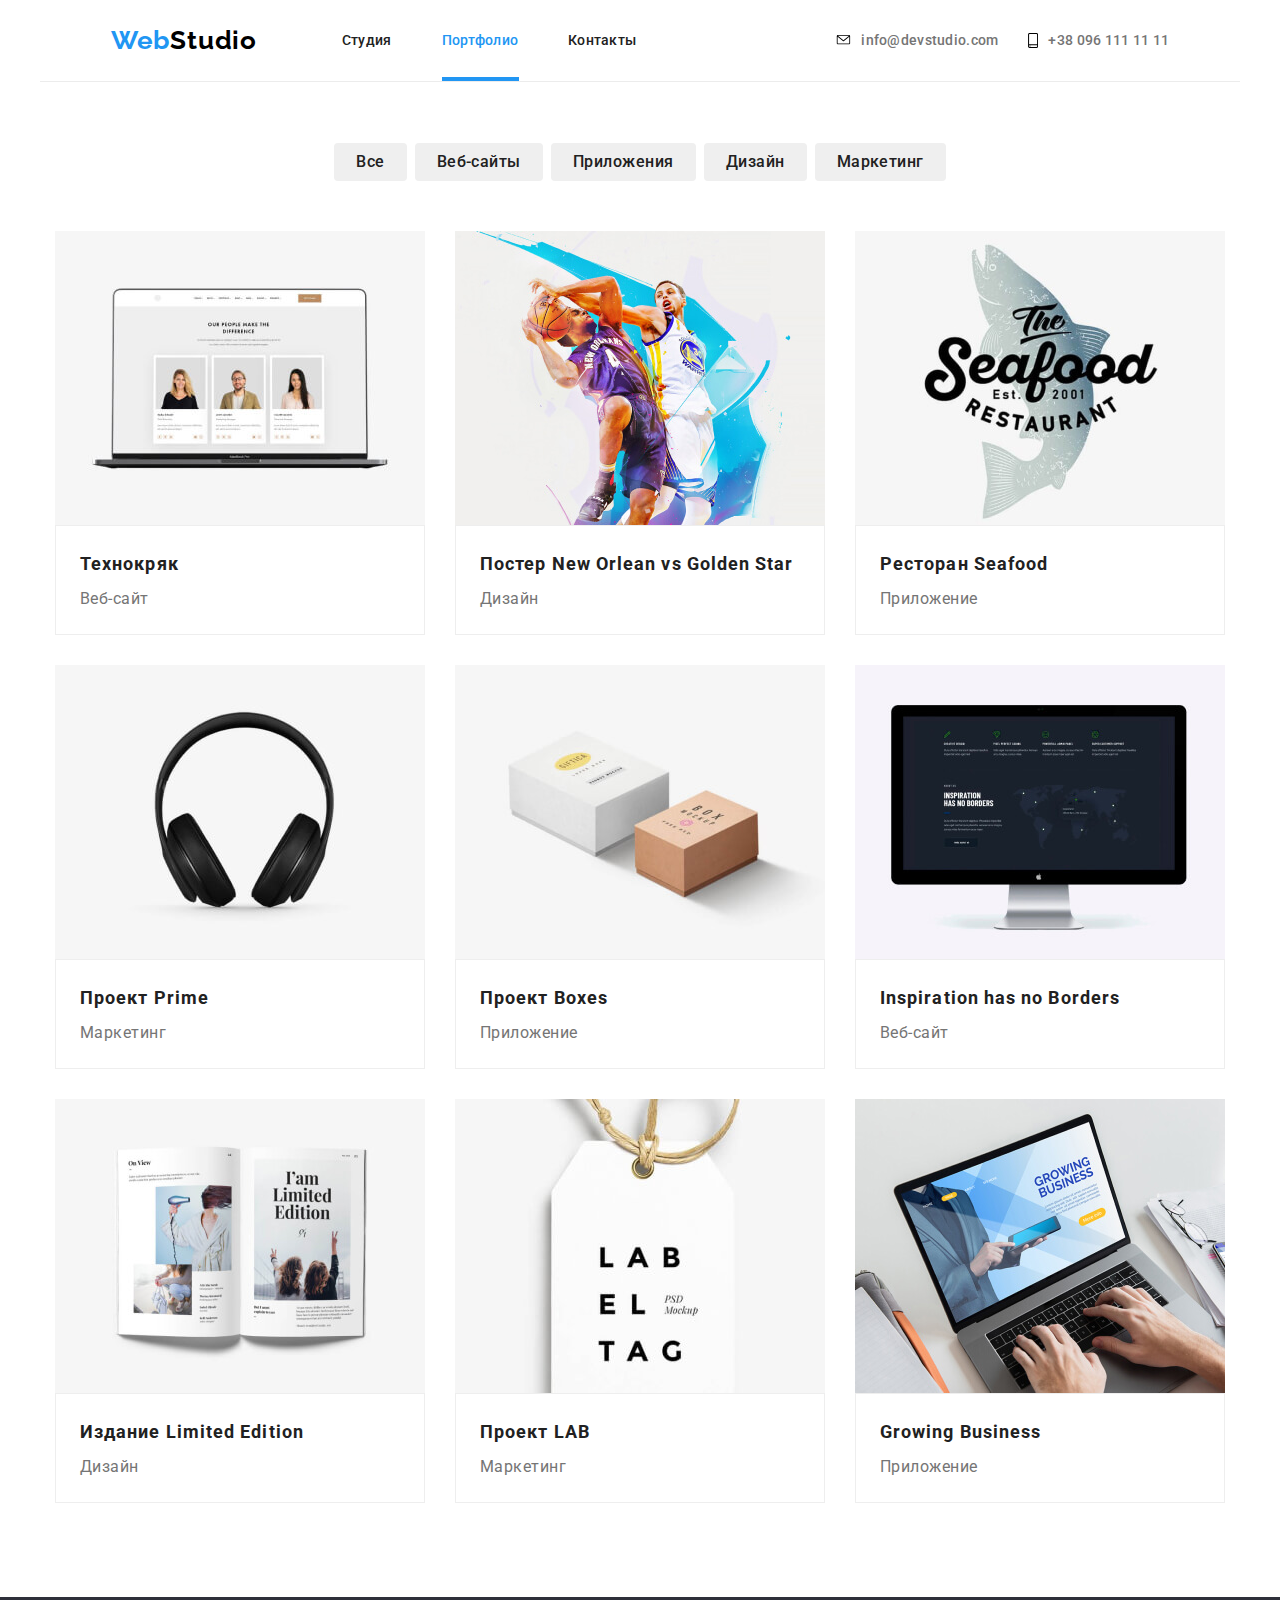
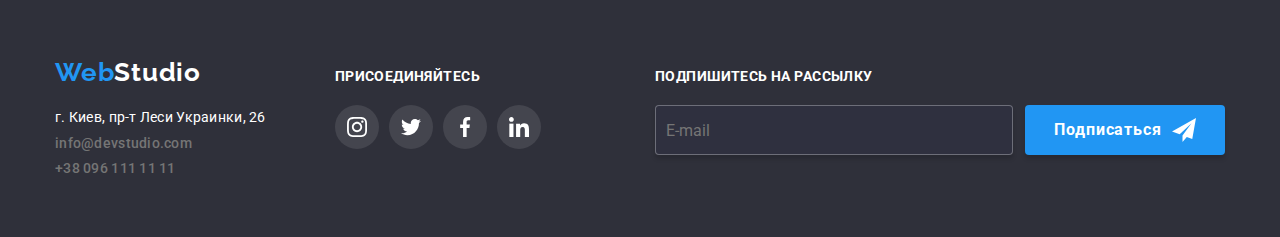
==== commit 4aeb9d72: "дополнение" ====
--- a/portfolio.html
+++ b/portfolio.html
@@ -76,7 +76,15 @@
                         <a class="focus-item link" href="">
                             <div class="focus-item-div">
                                 <div class="project">
-                                    <img src="./images/portfolio/tehno.jpg" alt="Технокряк" width="370px">
+                                <picture>
+                                    <source srcset="./images/portfolio/portfolio1-desk.jpg 1x, ./images/portfolio/portfolio1-desk@2x.jpg 2x" 
+                                        media="(min-width: 1200px)">
+                                    <source srcset="./images/portfolio/portfolio1-tab.jpg 1x, ./images/portfolio/portfolio1-tab@2x.jpg 2x" 
+                                        media="(min-width: 768px)">
+                                    <source srcset="./images/portfolio/portfolio1-mob.jpg 1x, ./images/portfolio/portfolio1-mob@2x.jpg 2x" 
+                                        media="(max-width: 767px)">
+                                    <img src="./images/portfolio/portfolio1-desk.jpg" alt="Технокряк">
+                                </picture>
                                     <p class="project-blue">Технокряк это современная площадка распространения коронавируса. Компании используют эту платформу для цифрового шпионажа и атак на защищённые сервера конкурентов.</p>
                                 </div>
                                 <div class="flex-element-item">
@@ -90,7 +98,15 @@
                         <a class="focus-item link" href="">
                             <div class="focus-item-div">
                                 <div class="project">
-                                    <img src="./images/portfolio/poster.jpg" alt="Постер" width="370px">
+                                    <picture>
+                                        <source srcset="./images/portfolio/portfolio2-desk.jpg 1x, ./images/portfolio/portfolio2-desk@2x.jpg 2x" 
+                                            media="(min-width: 1200px)">
+                                        <source srcset="./images/portfolio/portfolio2-tab.jpg 1x, ./images/portfolio/portfolio2-tab@2x.jpg 2x" 
+                                            media="(min-width: 768px)">
+                                        <source srcset="./images/portfolio/portfolio2-mob.jpg 1x, ./images/portfolio/portfolio2-mob@2x.jpg 2x" 
+                                            media="(max-width: 767px)">
+                                        <img src="./images/portfolio/portfolio2-desk.jpg" alt="Постер">
+                                    </picture>
                                     <p class="project-blue">Технокряк это современная площадка распространения коронавируса. Компании используют эту платформу для цифрового шпионажа и атак на защищённые сервера конкурентов.</p>
                                 </div>
                                 <div class="flex-element-item">
@@ -104,7 +120,15 @@
                         <a class="focus-item link" href="">
                             <div class="focus-item-div">
                                 <div class="project">
-                                    <img src="./images/portfolio/seafood.jpg" alt="Ресторан" width="370px">
+                                    <picture>
+                                        <source srcset="./images/portfolio/portfolio3-desk.jpg 1x, ./images/portfolio/portfolio3-desk@2x.jpg 2x" 
+                                            media="(min-width: 1200px)">
+                                        <source srcset="./images/portfolio/portfolio3-tab.jpg 1x, ./images/portfolio/portfolio3-tab@2x.jpg 2x" 
+                                            media="(min-width: 768px)">
+                                        <source srcset="./images/portfolio/portfolio3-mob.jpg 1x, ./images/portfolio/portfolio3-mob@2x.jpg 2x" 
+                                            media="(max-width: 767px)">
+                                        <img src="./images/portfolio/portfolio3-desk.jpg" alt="Ресторан">
+                                    </picture>
                                     <p class="project-blue">Технокряк это современная площадка распространения коронавируса. Компании используют эту платформу для цифрового шпионажа и атак на защищённые сервера конкурентов.</p>
                                 </div>
                                 <div class="flex-element-item">
@@ -118,7 +142,15 @@
                         <a class="focus-item link" href="">
                             <div class="focus-item-div">
                                 <div class="project">
-                                    <img src="./images/portfolio/prime.jpg" alt="Проект" width="370px">
+                                    <picture>
+                                        <source srcset="./images/portfolio/portfolio4-desk.jpg 1x, ./images/portfolio/portfolio4-desk@2x.jpg 2x" 
+                                            media="(min-width: 1200px)">
+                                        <source srcset="./images/portfolio/portfolio4-tab.jpg 1x, ./images/portfolio/portfolio4-tab@2x.jpg 2x" 
+                                            media="(min-width: 768px)">
+                                        <source srcset="./images/portfolio/portfolio4-mob.jpg 1x, ./images/portfolio/portfolio4-mob@2x.jpg 2x" 
+                                            media="(max-width: 767px)">
+                                        <img src="./images/portfolio/portfolio4-desk.jpg" alt="Проект">
+                                    </picture>
                                     <p class="project-blue">Технокряк это современная площадка распространения коронавируса. Компании используют эту платформу для цифрового шпионажа и атак на защищённые сервера конкурентов.</p>
                                 </div>
                                 <div class="flex-element-item">
@@ -132,7 +164,15 @@
                         <a class="focus-item link" href="">
                             <div class="focus-item-div">
                                 <div class="project">
-                                    <img src="./images/portfolio/boxes.jpg" alt="Проект" width="370px">
+                                    <picture>
+                                        <source srcset="./images/portfolio/portfolio5-desk.jpg 1x, ./images/portfolio/portfolio5-desk@2x.jpg 2x" 
+                                            media="(min-width: 1200px)">
+                                        <source srcset="./images/portfolio/portfolio5-tab.jpg 1x, ./images/portfolio/portfolio5-tab@2x.jpg 2x" 
+                                            media="(min-width: 768px)">
+                                        <source srcset="./images/portfolio/portfolio5-mob.jpg 1x, ./images/portfolio/portfolio5-mob@2x.jpg 2x" 
+                                            media="(max-width: 767px)">
+                                        <img src="./images/portfolio/portfolio5-desk.jpg" alt="Проект">
+                                    </picture>
                                     <p class="project-blue">Технокряк это современная площадка распространения коронавируса. Компании используют эту платформу для цифрового шпионажа и атак на защищённые сервера конкурентов.</p>
                                 </div>
                                 <div class="flex-element-item">
@@ -146,7 +186,15 @@
                         <a class="focus-item link" href="">
                             <div class="focus-item-div">
                                 <div class="project">
-                                    <img src="./images/portfolio/inspiration.jpg" alt="Вдохновение" width="370px">
+                                    <picture>
+                                        <source srcset="./images/portfolio/portfolio6-desk.jpg 1x, ./images/portfolio/portfolio6-desk@2x.jpg 2x" 
+                                            media="(min-width: 1200px)">
+                                        <source srcset="./images/portfolio/portfolio6-tab.jpg 1x, ./images/portfolio/portfolio6-tab@2x.jpg 2x" 
+                                            media="(min-width: 768px)">
+                                        <source srcset="./images/portfolio/portfolio6-mob.jpg 1x, ./images/portfolio/portfolio6-mob@2x.jpg 2x" 
+                                            media="(max-width: 767px)">
+                                        <img src="./images/portfolio/portfolio6-desk.jpg" alt="Вдохновение">
+                                    </picture>
                                     <p class="project-blue">Технокряк это современная площадка распространения коронавируса. Компании используют эту платформу для цифрового шпионажа и атак на защищённые сервера конкурентов.</p>
                                 </div>
                                 <div class="flex-element-item">
@@ -160,7 +208,15 @@
                         <a class="focus-item link" href="">
                             <div class="focus-item-div">
                                 <div class="project">
-                                    <img src="./images/portfolio/izdanie.jpg" alt="Издание" width="370px">
+                                <picture>
+                                    <source srcset="./images/portfolio/portfolio7-desk.jpg 1x, ./images/portfolio/portfolio7-desk@2x.jpg 2x" 
+                                        media="(min-width: 1200px)">
+                                    <source srcset="./images/portfolio/portfolio7-tab.jpg 1x, ./images/portfolio/portfolio7-tab@2x.jpg 2x" 
+                                        media="(min-width: 768px)">
+                                    <source srcset="./images/portfolio/portfolio7-mob.jpg 1x, ./images/portfolio/portfolio7-mob@2x.jpg 2x" 
+                                        media="(max-width: 767px)">
+                                    <img src="./images/portfolio/portfolio7-desk.jpg" alt="Издание">
+                                </picture>
                                     <p class="project-blue">Технокряк это современная площадка распространения коронавируса. Компании используют эту платформу для цифрового шпионажа и атак на защищённые сервера конкурентов.</p>
                                 </div>
                                 <div class="flex-element-item">
@@ -174,7 +230,15 @@
                         <a class="focus-item link" href="">
                             <div class="focus-item-div">
                                 <div class="project">
-                                    <img src="./images/portfolio/lab.jpg" alt="Проект" width="370px">
+                                    <picture>
+                                        <source srcset="./images/portfolio/portfolio8-desk.jpg 1x, ./images/portfolio/portfolio8-desk@2x.jpg 2x" 
+                                            media="(min-width: 1200px)">
+                                        <source srcset="./images/portfolio/portfolio8-tab.jpg 1x, ./images/portfolio/portfolio8-tab@2x.jpg 2x" 
+                                            media="(min-width: 768px)">
+                                        <source srcset="./images/portfolio/portfolio8-mob.jpg 1x, ./images/portfolio/portfolio8-mob@2x.jpg 2x" 
+                                            media="(max-width: 767px)">
+                                        <img src="./images/portfolio/portfolio8-desk.jpg" alt="Проект">
+                                    </picture>
                                     <p class="project-blue">Технокряк это современная площадка распространения коронавируса. Компании используют эту платформу для цифрового шпионажа и атак на защищённые сервера конкурентов.</p>
                                 </div>
                                 <div class="flex-element-item">
@@ -188,7 +252,15 @@
                         <a class="focus-item link" href="">
                             <div class="focus-item-div">
                                 <div class="project">
-                                    <img src="./images/portfolio/business.jpg" alt="Бизнес" width="370px">
+                                    <picture>
+                                        <source srcset="./images/portfolio/portfolio9-desk.jpg 1x, ./images/portfolio/portfolio9-desk@2x.jpg 2x" 
+                                            media="(min-width: 1200px)">
+                                        <source srcset="./images/portfolio/portfolio9-tab.jpg 1x, ./images/portfolio/portfolio9-tab@2x.jpg 2x" 
+                                            media="(min-width: 768px)">
+                                        <source srcset="./images/portfolio/portfolio9-mob.jpg 1x, ./images/portfolio/portfolio9-mob@2x.jpg 2x" 
+                                            media="(max-width: 767px)">
+                                        <img src="./images/portfolio/portfolio9-desk.jpg" alt="Бизнес">
+                                    </picture>
                                     <p class="project-blue">Технокряк это современная площадка распространения коронавируса. Компании используют эту платформу для цифрового шпионажа и атак на защищённые сервера конкурентов.</p>
                                 </div>
                                 <div class="flex-element-item">
--- a/css/main.min.css
+++ b/css/main.min.css
@@ -1,2 +1,2 @@
-/*! normalize.css v8.0.1 | MIT License | github.com/necolas/normalize.css */html{line-height:1.15;-webkit-text-size-adjust:100%}body{margin:0}main{display:block}h1{font-size:2em;margin:0.67em 0}hr{box-sizing:content-box;height:0;overflow:visible}pre{font-family:monospace, monospace;font-size:1em}a{background-color:transparent}abbr[title]{border-bottom:none;text-decoration:underline;text-decoration:underline dotted}b,strong{font-weight:bolder}code,kbd,samp{font-family:monospace, monospace;font-size:1em}small{font-size:80%}sub,sup{font-size:75%;line-height:0;position:relative;vertical-align:baseline}sub{bottom:-0.25em}sup{top:-0.5em}img{border-style:none}button,input,optgroup,select,textarea{font-family:inherit;font-size:100%;line-height:1.15;margin:0}button,input{overflow:visible}button,select{text-transform:none}button,[type="button"],[type="reset"],[type="submit"]{-webkit-appearance:button}button::-moz-focus-inner,[type="button"]::-moz-focus-inner,[type="reset"]::-moz-focus-inner,[type="submit"]::-moz-focus-inner{border-style:none;padding:0}button:-moz-focusring,[type="button"]:-moz-focusring,[type="reset"]:-moz-focusring,[type="submit"]:-moz-focusring{outline:1px dotted ButtonText}fieldset{padding:0.35em 0.75em 0.625em}legend{box-sizing:border-box;color:inherit;display:table;max-width:100%;padding:0;white-space:normal}progress{vertical-align:baseline}textarea{overflow:auto}[type="checkbox"],[type="radio"]{box-sizing:border-box;padding:0}[type="number"]::-webkit-inner-spin-button,[type="number"]::-webkit-outer-spin-button{height:auto}[type="search"]{-webkit-appearance:textfield;outline-offset:-2px}[type="search"]::-webkit-search-decoration{-webkit-appearance:none}::-webkit-file-upload-button{-webkit-appearance:button;font:inherit}details{display:block}summary{display:list-item}template{display:none}[hidden]{display:none}html{box-sizing:border-box}*,*::before,*::after{box-sizing:inherit}body{font-family:'Roboto', sans-serif;font-style:normal;background:#ffffff}.list{list-style:none}.link{text-decoration:none}h1,h2,h3,h4,h5,h5{margin:0px}ul{margin:0px;padding:0px}p{margin:0px}img{display:block}:hover,:focus{transition:all 0.25s cubic-bezier(0.4, 0, 0.2, 1)}@media screen and (max-width: 767px){.div-container{max-width:480px;padding-right:15px;padding-left:15px;margin-right:auto;margin-left:auto;padding-top:60px;padding-bottom:60px}.title{font-weight:700;font-size:28px;line-height:1.178;text-align:center;letter-spacing:0.03em;color:#212121;margin-bottom:30px}}@media screen and (min-width: 768px){.div-container{width:768px;padding-right:15px;padding-left:15px;margin-right:auto;margin-left:auto;padding-top:60px;padding-bottom:60px}.title{font-weight:700;font-size:28px;line-height:1.178;text-align:center;letter-spacing:0.03em;color:#212121;margin-bottom:30px}}@media screen and (min-width: 1200px){.div-container{width:1200px;padding-right:15px;padding-left:15px;margin-right:auto;margin-left:auto;padding-top:60px;padding-bottom:60px}.title{font-weight:700;font-size:36px;line-height:1.167;text-align:center;letter-spacing:0.03em;color:#212121;margin-bottom:30px}.container{display:flex;justify-content:space-evenly}.div-container{width:1200px;padding-top:47px;padding-bottom:47px;padding-right:15px;padding-left:15px;margin-right:auto;margin-left:auto}.otstup-container{padding-top:94px;padding-bottom:94px}}@media screen and (max-width: 767px){.section-hero{max-width:480px;position:relative;margin-right:auto;margin-left:auto}.form{position:fixed;left:0;top:0;display:flex;justify-content:center;align-items:center;width:100%;height:100%;background-color:rgba(0,0,0,0.2);z-index:100;transition:250ms cubic-bezier(0.4, 0, 0.2, 1)}.is-hidden{visibility:hidden;opacity:0;pointer-events:none;transition:250ms cubic-bezier(0.4, 0, 0.2, 1)}.modal-form{position:relative;padding:40px;max-width:450px;height:609px;background:#FFFFFF;box-shadow:0px 1px 3px rgba(0,0,0,0.12),0px 1px 1px rgba(0,0,0,0.14),0px 2px 1px rgba(0,0,0,0.2);border-radius:4px;display:flex;flex-direction:column;align-items:center}.form-title{font-family:Roboto;font-style:normal;font-weight:bold;font-size:20px;line-height:1.5;text-align:center;letter-spacing:0.03em;color:#212121;margin-bottom:30px}.modal-form-list{width:370px}.form-metka-text{margin-left:8px}.modal-form-list:not(:last-child){margin-bottom:28px}.modal-form-list:last-child{margin-bottom:20px}.form-metka-text{font-family:Roboto;font-style:normal;font-weight:normal;font-size:14px;line-height:16px;letter-spacing:0.03em;color:#757575}.form-soglashenie{display:flex;align-items:center}.input-modal{width:100%;margin-right:auto;margin-left:auto}.link-modal{text-decoration-line:underline;color:#2196F3}.btn-form{padding:10px 55px;background:#2196F3;box-shadow:0px 4px 4px rgba(0,0,0,0.15);border-radius:4px;font-family:Roboto;font-style:normal;font-weight:bold;font-size:16px;line-height:30px;display:flex;align-items:center;text-align:center;letter-spacing:0.06em;margin-right:auto;margin-left:auto;color:#FFFFFF;cursor:pointer}.btn-close{display:flex;position:absolute;height:30px;width:30px;top:14px;right:14px;border-color:#000000;background:#FFFFFF;border:1px solid rgba(0,0,0,0.1);box-sizing:border-box;border-radius:50px;justify-content:center;align-items:center;cursor:pointer;transition:250ms cubic-bezier(0.4, 0, 0.2, 1)}.btn-close:hover .icon-close,.btn-close:focus .icon-close{fill:#2196F3;transition:250ms cubic-bezier(0.4, 0, 0.2, 1)}.icon-close{background-size:contain}.modal-form-list input{height:40px}.modal-form-list textarea{height:120px}.form-soglashenie{display:flex;text-align:center;justify-content:center;margin-bottom:20px}.modal-form-list{position:relative}.form-label{position:absolute;top:12px;left:42px;transition:250ms cubic-bezier(0.4, 0, 0.2, 1)}.label-comment{position:absolute;top:12px;left:16px;transition:250ms cubic-bezier(0.4, 0, 0.2, 1)}.form-img{transition:250ms cubic-bezier(0.4, 0, 0.2, 1)}.form-img{position:absolute;top:14px;left:19px;fill:#212121}input,textarea{border:1px solid rgba(33,33,33,0.2);box-sizing:border-box;border-radius:4px;cursor:pointer}.modal-form-list:hover .form-img{fill:#2196F3;box-sizing:12px}.modal-form-list:hover input,.modal-form-list:hover textarea{border-color:#2196F3}.textarea-comment{padding:15px}.modal-form-list:hover label{color:#2196F3;top:-20px;left:16px}input:focus,textarea:focus{outline-color:#2196F3}.form-input:focus+.form-label,.textarea-comment:focus+.label-comment,.form-input:not(:placeholder-shown)+.form-label,.textarea-comment:not(:placeholder-shown)+.label-comment{color:#2196F3;top:-20px;left:16px;box-sizing:12px}.form-input:focus ~ .form-img{fill:#2196F3}.form-input{padding-left:41px}}@media screen and (min-width: 768px){.section-hero{width:768px;position:relative;margin-right:auto;margin-left:auto}.form{position:fixed;left:0;top:0;display:flex;justify-content:center;align-items:center;width:100%;height:100%;background-color:rgba(0,0,0,0.2);z-index:100;transition:250ms cubic-bezier(0.4, 0, 0.2, 1)}.is-hidden{visibility:hidden;opacity:0;pointer-events:none;transition:250ms cubic-bezier(0.4, 0, 0.2, 1)}.modal-form{position:relative;padding:40px;width:450px;height:609px;background:#FFFFFF;box-shadow:0px 1px 3px rgba(0,0,0,0.12),0px 1px 1px rgba(0,0,0,0.14),0px 2px 1px rgba(0,0,0,0.2);border-radius:4px;display:flex;flex-direction:column;align-items:center}.form-title{font-family:Roboto;font-style:normal;font-weight:bold;font-size:20px;line-height:1.5;text-align:center;letter-spacing:0.03em;color:#212121;margin-bottom:30px}.modal-form-list{width:370px}.form-metka-text{margin-left:8px}.modal-form-list:not(:last-child){margin-bottom:28px}.modal-form-list:last-child{margin-bottom:20px}.form-metka-text{font-family:Roboto;font-style:normal;font-weight:normal;font-size:14px;line-height:16px;letter-spacing:0.03em;color:#757575}.form-soglashenie{display:flex;box-sizing:content-box}.input-modal{width:100%;margin-right:auto;margin-left:auto}.link-modal{text-decoration-line:underline;color:#2196F3}.btn-form{padding:10px 55px;background:#2196F3;box-shadow:0px 4px 4px rgba(0,0,0,0.15);border-radius:4px;font-family:Roboto;font-style:normal;font-weight:bold;font-size:16px;line-height:30px;display:flex;align-items:center;text-align:center;letter-spacing:0.06em;margin-right:auto;margin-left:auto;color:#FFFFFF;cursor:pointer}.btn-close{display:flex;position:absolute;height:30px;width:30px;top:14px;right:14px;border-color:#000000;background:#FFFFFF;border:1px solid rgba(0,0,0,0.1);box-sizing:border-box;border-radius:50px;justify-content:center;align-items:center;cursor:pointer;transition:250ms cubic-bezier(0.4, 0, 0.2, 1)}.btn-close:hover .icon-close,.btn-close:focus .icon-close{fill:#2196F3;transition:250ms cubic-bezier(0.4, 0, 0.2, 1)}.icon-close{background-size:contain}.modal-form-list input{height:40px}.modal-form-list textarea{height:120px}.form-soglashenie{display:flex;text-align:center;justify-content:center;margin-bottom:20px}.modal-form-list{position:relative}.form-label{position:absolute;top:12px;left:42px;transition:250ms cubic-bezier(0.4, 0, 0.2, 1)}.label-comment{position:absolute;top:12px;left:16px;transition:250ms cubic-bezier(0.4, 0, 0.2, 1)}.form-img{transition:250ms cubic-bezier(0.4, 0, 0.2, 1)}.form-img{position:absolute;top:14px;left:19px;fill:#212121}input,textarea{border:1px solid rgba(33,33,33,0.2);box-sizing:border-box;border-radius:4px;cursor:pointer}.modal-form-list:hover .form-img{fill:#2196F3;box-sizing:12px}.modal-form-list:hover input,.modal-form-list:hover textarea{border-color:#2196F3}.textarea-comment{padding:15px}.modal-form-list:hover label{color:#2196F3;top:-20px;left:16px}input:focus,textarea:focus{outline-color:#2196F3}.form-input:focus+.form-label,.textarea-comment:focus+.label-comment,.form-input:not(:placeholder-shown)+.form-label,.textarea-comment:not(:placeholder-shown)+.label-comment{color:#2196F3;top:-20px;left:16px;box-sizing:12px}.form-input:focus ~ .form-img{fill:#2196F3}.form-input{padding-left:41px}}@media screen and (min-width: 1200px){.section-hero{width:1600px;position:relative;margin-right:auto;margin-left:auto}.form{position:fixed;left:0;top:0;display:flex;justify-content:center;align-items:center;width:100%;height:100%;background-color:rgba(0,0,0,0.2);z-index:100;transition:250ms cubic-bezier(0.4, 0, 0.2, 1)}.is-hidden{top:200px;visibility:hidden;opacity:0;pointer-events:none;transition:250ms cubic-bezier(0.4, 0, 0.2, 1)}.modal-form{position:relative;padding:40px;width:528px;height:581px;background:#FFFFFF;box-shadow:0px 1px 3px rgba(0,0,0,0.12),0px 1px 1px rgba(0,0,0,0.14),0px 2px 1px rgba(0,0,0,0.2);border-radius:4px;display:flex;flex-direction:column;align-items:center}.form-title{font-family:Roboto;font-style:normal;font-weight:bold;font-size:20px;line-height:23px;text-align:center;letter-spacing:0.03em;color:#212121;margin-bottom:30px}.modal-form-list{width:448px}.form-metka-text{margin-left:8px}.modal-form-list:not(:last-child){margin-bottom:28px}.modal-form-list:last-child{margin-bottom:20px}.form-metka-text{font-family:Roboto;font-style:normal;font-weight:normal;font-size:14px;line-height:1.71;letter-spacing:0.03em;color:#757575}.form-soglashenie{display:flex;align-items:center}.input-modal{width:100%;margin-right:auto;margin-left:auto}.link-modal{text-decoration-line:underline;color:#2196F3}.btn-form{padding:10px 55px;background:#2196F3;box-shadow:0px 4px 4px rgba(0,0,0,0.15);border-radius:4px;font-family:Roboto;font-style:normal;font-weight:bold;font-size:16px;line-height:30px;display:flex;align-items:center;text-align:center;letter-spacing:0.06em;margin-right:auto;margin-left:auto;color:#FFFFFF;cursor:pointer}.btn-close{display:flex;position:absolute;height:30px;width:30px;top:14px;right:14px;border-color:#000000;background:#FFFFFF;border:1px solid rgba(0,0,0,0.1);box-sizing:border-box;border-radius:50px;justify-content:center;align-items:center;cursor:pointer;transition:250ms cubic-bezier(0.4, 0, 0.2, 1)}.btn-close:hover .icon-close,.btn-close:focus .icon-close{fill:#2196F3;transition:250ms cubic-bezier(0.4, 0, 0.2, 1)}.icon-close{background-size:contain}.modal-form-list input{height:40px}.modal-form-list textarea{height:120px}.form-soglashenie{display:flex;text-align:center;justify-content:center;margin-bottom:20px}.modal-form-list{position:relative}.form-label{position:absolute;top:12px;left:42px;transition:250ms cubic-bezier(0.4, 0, 0.2, 1)}.label-comment{position:absolute;top:12px;left:16px;transition:250ms cubic-bezier(0.4, 0, 0.2, 1)}.form-img{transition:250ms cubic-bezier(0.4, 0, 0.2, 1)}.form-img{position:absolute;top:14px;left:19px;fill:#212121}input,textarea{border:1px solid rgba(33,33,33,0.2);box-sizing:border-box;border-radius:4px;cursor:pointer}.modal-form-list:hover .form-img{fill:#2196F3;box-sizing:12px}.modal-form-list:hover input,.modal-form-list:hover textarea{border-color:#2196F3}.textarea-comment{padding:15px}.modal-form-list:hover label{color:#2196F3;top:-20px;left:16px}input:focus,textarea:focus{outline-color:#2196F3}.form-input:focus+.form-label,.textarea-comment:focus+.label-comment,.form-input:not(:placeholder-shown)+.form-label,.textarea-comment:not(:placeholder-shown)+.label-comment{color:#2196F3;top:-20px;left:16px;box-sizing:12px}.form-input:focus ~ .form-img{fill:#2196F3}.form-input{padding-left:41px}}@media screen and (max-width: 767px){.header-container .div-container{max-width:480px;height:60px;margin-right:auto;margin-left:auto;display:flex;justify-content:space-between;align-items:center;position:relative;padding-top:0px;padding-bottom:0px}.logo-header-web,.logo-header-studio,.web-podval,.studio-podval{font-family:'Raleway', sans-serif;font-weight:700;font-size:26px;line-height:1.19;letter-spacing:0.03em;color:#2196f3}.logo-container{z-index:100}.logo-header-studio{color:#000}.link-nav,.mail-tel-text,.tel-container-podval,.adress-podval{font-weight:500;font-size:18px;line-height:1.167;letter-spacing:0.02em;color:#212121}.mail-tel-text{display:flex;align-items:center;color:#757575}.mail-tel-text:hover .pages-adress,.mail-tel-text:focus .pages-adress{fill:#2196f3}.nav-list-container{display:flex;text-align:center;justify-content:center;align-items:center;flex-direction:column}.contacts-container{display:flex;align-items:center;flex-direction:column}.nav-list-container{margin:0;display:flex;font-size:18px;line-height:1.167}.nav-container{margin-bottom:60px}.nav-list-container .list:not(:last-child){margin-bottom:40px}.mail-container{margin-bottom:16px}.mail-container,.tel-container{align-items:center}.studio-line::after{position:absolute;display:block;background-color:#2196f3;width:100%;height:4px;content:"";bottom:0}.portfolio-line:after{position:absolute;display:block;background-color:#2196f3;width:100%;height:4px;content:"";bottom:0}.portfolio-line,.studio-line{padding-bottom:8px}.portfolio-line,.studio-line{position:relative}.menu-btn{position:relative;z-index:100;height:40px;background-color:transparent;border:none;padding:0}.menu-btn.is-open .icon-close{display:block}.menu-btn.is-open .icon-burger{display:none}.menu-btn:hover .icon-burger,.menu-btn:focus .icon-burger,.menu-btn:hover .icon-close,.menu-btn:focus .icon-close{fill:#2196F3}.menu-btn .icon-close{display:none}.menu-wrapper{position:absolute;z-index:99;top:60px;right:0;width:480px;padding-top:118px;background-color:#fff;padding-top:120px;padding-bottom:60px;padding-left:140px;padding-right:140px;opacity:0;animation-duration:1000ms;display:none}.menu-wrapper.is-open{display:block;opacity:1;animation-name:zoomIn}}@media screen and (min-width: 768px){.menu-btn{display:none}.header-container .div-container{width:768px;height:80px;margin-right:auto;margin-left:auto;display:flex;justify-content:center;align-items:center;padding-top:0px;padding-bottom:0px}.nav-list-container{display:flex;text-align:center;justify-content:center;align-items:center}.logo-header-web,.logo-header-studio,.web-podval,.studio-podval{font-family:'Raleway', sans-serif;font-weight:700;font-size:26px;line-height:1.19;letter-spacing:0.03em;color:#2196f3}.logo-header-studio{color:#000}.link-nav,.mail-tel-text,.tel-container-podval,.adress-podval{font-weight:500;font-size:14px;line-height:1.14;letter-spacing:0.02em;color:#212121}.mail-tel-text{display:flex;align-items:center;color:#757575}.mail-tel-text:hover .pages-adress,.mail-tel-text:focus .pages-adress{fill:#2196f3}.link-nav:hover,.link-nav:focus,.mail-tel-text:hover,.mail-tel-text:focus,.adress-podval:hover,.podval-adress-link:focus .adress-podval{color:#2196f3}.header-container{width:768px;margin-right:auto;margin-left:auto;border-bottom:1px solid #ececec}.header-container .div-container{display:flex;padding-right:15px;padding-left:15px;padding-top:0;padding-bottom:0}.menu-wrapper{display:flex;justify-content:center;align-items:center}.nav-container{display:flex;text-align:center;justify-content:center}.contacts-container{display:flex;margin-left:auto;flex-direction:column;align-items:baseline;margin-left:84px}.logo-container{margin:0;margin-right:81px}.pages-adress{margin-right:10px}.nav-list-container{margin:0;display:flex}.nav-list-container .list:not(:last-child){margin-right:50px}.mail-container{margin-bottom:10px}.mail-container,.tel-container{align-items:center}.studio-line::after{position:absolute;display:block;background-color:#2196f3;width:100%;height:4px;content:"";bottom:0}.portfolio-line:after{position:absolute;display:block;background-color:#2196f3;width:100%;height:4px;content:"";bottom:0}.portfolio-line,.studio-line{position:relative}}@media screen and (min-width: 1200px){.header-container .div-container{width:1200px;height:81px;margin-right:auto;margin-left:auto;display:flex;justify-content:center;align-items:center;padding-top:0px;padding-bottom:0px}.logo-header-web,.logo-header-studio,.web-podval,.studio-podval{font-family:'Raleway', sans-serif;font-weight:700;font-size:26px;line-height:1.19;letter-spacing:0.03em;color:#2196f3}.logo-header-studio{color:#000}.link-nav,.mail-tel-text,.tel-container-podval,.adress-podval{font-weight:500;font-size:14px;line-height:1.14;letter-spacing:0.02em;color:#212121}.mail-tel-text{display:flex;align-items:center;color:#757575}.mail-tel-text:hover .pages-adress,.mail-tel-text:focus .pages-adress{fill:#2196f3}.link-nav:hover,.link-nav:focus,.mail-tel-text:hover,.mail-tel-text:focus,.adress-podval:hover,.podval-adress-link:focus .adress-podval{color:#2196f3}.header-container{width:1200px;margin-right:auto;margin-left:auto;border-bottom:1px solid #ececec}.header-container .div-container{display:flex;padding-right:15px;padding-left:15px;padding-top:0;padding-bottom:0}.nav-container{display:flex;text-align:center;justify-content:center;align-items:baseline}.contacts-container{display:flex;align-items:center;margin-left:200px;flex-direction:row}.logo-container{margin:0;margin-right:85px}.pages-adress{margin-right:10px}.nav-list-container{margin:0;display:flex}.mail-container{margin-right:30px;margin-bottom:0}.mail-container,.tel-container{align-items:center}.portfolio-line,.studio-line{position:relative}}@media screen and (max-width: 767px){.section-hero{max-width:480px;margin-right:auto;margin-left:auto}.hero-title{font-weight:900;font-size:26px;line-height:1.615;text-align:center;letter-spacing:0.06em;text-transform:uppercase;color:#fff;margin-top:118px;margin-bottom:30px}.hero-button{margin:0 auto;display:flex;align-items:center;width:200px;height:50px;background:#2196F3;box-shadow:0px 4px 4px rgba(0,0,0,0.15);border-radius:4px;cursor:pointer;border:none;margin-bottom:118px}.text-button{font-weight:700;font-size:16px;line-height:1.88;display:flex;align-items:center;text-align:center;letter-spacing:0.06em;color:#fff;margin-left:auto;margin-right:auto}.hero{background-image:linear-gradient(to bottom, rgba(47,48,58,0.4), rgba(47,48,58,0.4)),url(../images/shapka.jpg);max-width:1600px;background-repeat:no-repeat;margin-right:auto;margin-left:auto}.hero-container{padding-top:15px;padding-bottom:15px;padding-right:15px;padding-left:15px;margin-right:auto;margin-left:auto;animation-duration:2000ms}.zum{animation-name:zoomIn}}@media screen and (min-width: 768px){.hero-container{width:768px;margin-right:auto;margin-left:auto}.hero-title{font-weight:900;font-size:26px;line-height:1.615;text-align:center;letter-spacing:0.06em;text-transform:uppercase;color:#fff;margin-top:118px;margin-bottom:30px}.hero-button{margin:0 auto;display:flex;align-items:center;width:200px;height:50px;background:#2196F3;box-shadow:0px 4px 4px rgba(0,0,0,0.15);border-radius:4px;cursor:pointer;border:none;margin-bottom:118px}.text-button{font-weight:700;font-size:16px;line-height:1.88;display:flex;align-items:center;text-align:center;letter-spacing:0.06em;color:#fff;margin-left:auto;margin-right:auto}.hero{background-image:linear-gradient(to bottom, rgba(47,48,58,0.4), rgba(47,48,58,0.4)),url(../images/shapka.jpg);max-width:1600px;background-repeat:no-repeat;margin-right:auto;margin-left:auto}.hero-container{padding-top:15px;padding-bottom:15px;padding-right:15px;padding-left:15px;margin-right:auto;margin-left:auto;animation-duration:2000ms}.zum{animation-name:zoomIn}}@media screen and (min-width: 1200px){.hero-container{width:1200px;margin-right:auto;margin-left:auto}.hero-title{font-weight:900;font-size:44px;line-height:1.36;text-align:center;letter-spacing:0.06em;text-transform:uppercase;color:#fff;margin-top:185px;margin-bottom:30px}.hero-button{margin:0 auto;display:flex;align-items:center;width:200px;height:50px;background:#2196F3;box-shadow:0px 4px 4px rgba(0,0,0,0.15);border-radius:4px;cursor:pointer;border:none;margin-bottom:185px}.text-button{font-weight:700;font-size:16px;line-height:1.88;display:flex;align-items:center;text-align:center;letter-spacing:0.06em;color:#fff;margin-left:auto;margin-right:auto}.hero{background-image:linear-gradient(to bottom, rgba(47,48,58,0.4), rgba(47,48,58,0.4)),url(../images/shapka.jpg);max-width:1600px;height:600px;background-repeat:no-repeat;margin-right:auto;margin-left:auto}.hero-container{width:1200px;padding-top:15px;padding-bottom:15px;padding-right:15px;padding-left:15px;margin-right:auto;margin-left:auto;animation-duration:2000ms}.zum{animation-name:zoomIn}}@media screen and (max-width: 767px){.o-nas-title{font-weight:700;font-size:14px;line-height:1.14;letter-spacing:0.03em;text-transform:uppercase;color:#212121;margin-top:30px;margin-bottom:10px;text-align:center}.o-nas-text{font-weight:400;font-size:14px;line-height:1.71;letter-spacing:0.03em;color:#757575;max-width:480px}.o-nas-img{background:#F5F4FA;border-radius:4px}.otstup-link:not(:last-child){margin-bottom:30px}.otstup-o-nas .link:not(:last-child){margin-bottom:30px}.list-bg{display:inline-block;height:120px;max-width:480px;background-color:#f5f4fa;display:flex;align-items:center;justify-content:center}}@media screen and (min-width: 768px){.o-nas-title{font-weight:700;font-size:14px;line-height:1.14;letter-spacing:0.03em;text-transform:uppercase;color:#212121;margin-top:30px;margin-bottom:10px}.o-nas-text{font-weight:400;font-size:14px;line-height:1.71;letter-spacing:0.03em;color:#757575;width:354px}.o-nas-img{background:#F5F4FA;border-radius:4px}.otstup-o-nas .container{display:flex;flex-wrap:wrap;justify-content:center}.otstup-link:nth-last-child(2n-1){margin-left:30px}.otstup-o-nas .link:nth-last-child(-n+2){margin-bottom:0px}.list-bg{display:inline-block;height:120px;width:354px;background-color:#f5f4fa;display:flex;align-items:center;justify-content:center}}@media screen and (min-width: 1200px){.o-nas-title{font-weight:700;font-size:14px;line-height:1.14;letter-spacing:0.03em;text-transform:uppercase;color:#212121;width:270px;margin-top:30px;margin-bottom:10px}.o-nas-text{font-weight:400;font-size:14px;line-height:1.71;letter-spacing:0.03em;color:#757575;width:270px}.o-nas-img{background:#F5F4FA;border-radius:4px}.otstup-link:nth-last-child(2n-1){margin-left:0px}.otstup-link:not(:last-child){margin-right:30px}.o-nas.div-container{padding-top:93px}.list-bg{display:inline-block;height:120px;width:270px;background-color:#f5f4fa;display:flex;align-items:center;justify-content:center}}@media screen and (max-width: 767px){.otstup-chem-mi{display:none}}@media screen and (min-width: 768px){.otstup-chem-mi{display:none}}@media screen and (min-width: 1200px){.title{font-weight:700;font-size:36px;line-height:1.17;text-align:center;letter-spacing:0.03em;color:#212121;margin-bottom:50px}.chem-mi-zanimaemsa-text{font-weight:700;font-size:14px;line-height:1.14;text-align:center;letter-spacing:0.03em;text-transform:uppercase;color:#fff;background:rgba(47,48,58,0.8);padding-top:27px;padding-bottom:27px;position:absolute;width:100%;background-color:rgba(47,48,58,0.8);bottom:0}.chem-mi-zanimaemsa .link:not(:last-child){margin-right:30px}.otstup-chem-mi{padding-top:47px;padding-bottom:94px}}@media screen and (max-width: 767px){.komanda-title,.komanda-pozition{font-weight:500;font-size:16px;line-height:1.19;text-align:center;letter-spacing:0.03em;color:#212121}.komanda-pozition{font-weight:400;color:#757575}.action{font-style:normal;font-weight:500;font-size:14px;line-height:1.15;letter-spacing:0.03em;color:#fff}.nasha-komanda{background-color:#F5F4FA}.comanda-block{background-color:#ffffff;border-radius:0px 0px 4px 4px;padding-top:30px;padding-bottom:24px}.social-link{margin-top:16px;margin-right:32px;margin-left:32px;display:flex;align-items:center;justify-content:center}.komanda-title{margin-bottom:10px}.team{box-shadow:0px 2px 1px rgba(0,0,0,0.2),0px 1px 1px rgba(0,0,0,0.14),0px 1px 3px rgba(0,0,0,0.12)}.team:not(:last-child){margin-bottom:30px}.social-icon{display:block;width:44px;height:44px;padding:12px;border-radius:50%;cursor:pointer;transition:all 0.25s cubic-bezier(0.4, 0, 0.2, 1)}.social-link-item:hover .social-icon,.social-icon:focus{background-color:#2196f3}.social-link-item:hover .icon,.social-icon:focus .icon{fill:#fff}.icon{fill:#AFB1B8;transition:all 0.25s cubic-bezier(0.4, 0, 0.2, 1)}.social-link-item:not(:last-child){margin-right:10px}}@media screen and (min-width: 768px){.komanda-title,.komanda-pozition{font-weight:500;font-size:16px;line-height:1.19;text-align:center;letter-spacing:0.03em;color:#212121}.komanda-pozition{font-weight:400;color:#757575}.action{font-style:normal;font-weight:500;font-size:14px;line-height:1.15;letter-spacing:0.03em;color:#fff}.otstup-container .container{display:flex;flex-wrap:wrap;justify-content:center}.team:nth-last-child(2n-1){margin-left:30px}.team{margin-bottom:30px;width:354px}.team.link:nth-last-child(-n+2){margin-bottom:0px}.nasha-komanda{background-color:#F5F4FA}.comanda-block{background-color:#ffffff;border-radius:0px 0px 4px 4px;padding-top:30px;padding-bottom:24px}.social-link{margin-top:16px}.komanda-title{margin-bottom:10px}.team{box-shadow:0px 2px 1px rgba(0,0,0,0.2),0px 1px 1px rgba(0,0,0,0.14),0px 1px 3px rgba(0,0,0,0.12)}.social-icon{display:block;width:44px;height:44px;padding:12px;border-radius:50%;cursor:pointer;transition:all 0.25s cubic-bezier(0.4, 0, 0.2, 1)}.social-link-item:hover .social-icon,.social-icon:focus{background-color:#2196f3}.social-link-item:hover .icon,.social-icon:focus .icon{fill:#fff}.icon{fill:#AFB1B8;transition:all 0.25s cubic-bezier(0.4, 0, 0.2, 1)}}@media screen and (min-width: 1200px){.komanda-title,.komanda-pozition{font-weight:500;font-size:16px;line-height:1.19;text-align:center;letter-spacing:0.03em;color:#212121}.komanda-pozition{font-weight:400;color:#757575}.otstup-container .container{display:flex;flex-wrap:nowrap;justify-content:center}.team:nth-last-child(2n-1){margin-left:0px}.team{margin-bottom:0}.action{font-style:normal;font-weight:500;font-size:14px;line-height:1.15;letter-spacing:0.03em;color:#fff}.nasha-komanda{background-color:#F5F4FA}.comanda-block{background-color:#ffffff;border-radius:0px 0px 4px 4px;padding-top:30px;padding-bottom:24px}.social-link{margin-top:16px;margin-right:32px;margin-left:32px}.komanda-title{margin-bottom:10px}.team{box-shadow:0px 2px 1px rgba(0,0,0,0.2),0px 1px 1px rgba(0,0,0,0.14),0px 1px 3px rgba(0,0,0,0.12)}.social-icon{display:block;width:44px;height:44px;padding:12px;border-radius:50%;cursor:pointer;transition:all 0.25s cubic-bezier(0.4, 0, 0.2, 1)}.social-link-item:hover .social-icon,.social-icon:focus{background-color:#2196f3}.social-link-item:hover .icon,.social-icon:focus .icon{fill:#fff}.icon{fill:#AFB1B8;transition:all 0.25s cubic-bezier(0.4, 0, 0.2, 1)}.nasha-komanda .link:not(:last-child){margin-right:30px}.social-link-item:not(:last-child){margin-right:10px}}@media screen and (max-width: 767px){.div-container{max-width:480px;margin-right:auto;margin-left:auto}.klient-list{display:flex;flex-wrap:wrap;justify-content:center}.icon-client{border:1px solid #AFB1B8;border-radius:4px;display:flex;align-items:center;justify-content:center;width:170px;height:90px}.icon-client:hover,.icon-client:focus{border-color:#2196f3}.client-icon-logo{fill:#AFB1B8;transition:all 0.25s cubic-bezier(0.4, 0, 0.2, 1)}.icon-client:hover .client-icon-logo,.icon-client:focus .client-icon-logo{fill:#2196f3}.client-icon:focus .icon-client{border-color:#2196f3}.client-icon:focus .client-icon-logo{fill:#2196f3}.klient-list .link:not(:last-child){margin-bottom:30px}.klient-list .link:nth-last-child(-n+2){margin-bottom:0px}.klient-list .link:nth-last-child(2n-1){margin-left:30px}}@media screen and (min-width: 768px){.icon-client{border:1px solid #AFB1B8;border-radius:4px;display:flex;align-items:center;justify-content:center;width:226px;height:90px}.icon-client:hover,.icon-client:focus{border-color:#2196f3}.klient-list .link{width:calc((100% - 60px) / 3);margin-right:30px;margin-bottom:30px}.klient-list .link.link:nth-child(3n){margin-right:0px}.klient-list .link.link:nth-last-child(-n+3){margin-bottom:0px}.client-icon-logo{fill:#AFB1B8;transition:all 0.25s cubic-bezier(0.4, 0, 0.2, 1)}.icon-client:hover .client-icon-logo,.icon-client:focus .client-icon-logo{fill:#2196f3}.client-icon:focus .icon-client{border-color:#2196f3}.client-icon:focus .client-icon-logo{fill:#2196f3}}@media screen and (min-width: 1200px){.icon-client{border:1px solid #AFB1B8;border-radius:4px;display:flex;align-items:center;justify-content:center;width:170px;height:90px}.icon-client:hover,.icon-client:focus{border-color:#2196f3}.klient-list .link{margin-bottom:0}.klient-list .link.link:not(:last-child){margin-right:30px}.client-icon-logo{fill:#AFB1B8;transition:all 0.25s cubic-bezier(0.4, 0, 0.2, 1)}.icon-client:hover .client-icon-logo,.icon-client:focus .client-icon-logo{fill:#2196f3}.client-icon:focus .icon-client{border-color:#2196f3}.client-icon:focus .client-icon-logo{fill:#2196f3}}@media screen and (max-width: 767px){.header-container{max-width:480px;margin-right:auto;margin-left:auto}.portfolio-btn{font-weight:500;font-size:16px;line-height:1.63;text-align:center;letter-spacing:0.03em;color:#212121;border:1px solid #FFFFFF;box-sizing:border-box;border-radius:4px}.portfolio-btn:hover,.portfolio-btn:focus{box-shadow:0px 4px 4px rgba(0,0,0,0.25);background-color:#2196f3;color:#fff}.div-container{max-width:480pxpx;margin-left:auto;margin-right:auto}.portfolio-title{font-weight:700;font-size:18px;line-height:2.00;letter-spacing:0.06em;color:#212121}.portfolio-text{font-weight:400;font-size:16px;line-height:1.88;letter-spacing:0.03em;color:#757575}.active-page{color:#2196f3}.portfolio-btn-text{font-family:'Roboto', sans-serif;font-style:normal;font-weight:500;font-size:16px;line-height:1.63;text-align:center;letter-spacing:0.03em}.element{text-align:center}.menu-portfolio{margin-bottom:50px}.portfolio-btn{cursor:pointer;border:none;padding-top:6px;padding-right:22px;padding-bottom:6px;padding-left:22px}.portfolio-title{margin-bottom:2px}.portfolio-text{margin-top:2px}.items{display:flex;flex-wrap:wrap}.btn:not(:last-child){margin-right:8px}.btn{margin-bottom:15px}.btn:nth-last-child(-n+2){margin-bottom:0px}.gruperovka{display:flex;flex-direction:column}.flex-element:hover{background:#FFFFFF;box-sizing:border-box;box-shadow:1px 4px 6px rgba(0,0,0,0.16),0px 4px 4px rgba(0,0,0,0.06),0px 1px 1px rgba(0,0,0,0.12);cursor:pointer}.flex-element-item{padding-top:20px;padding-right:24px;padding-bottom:20px;padding-left:24px;background:#FFFFFF;border:1px solid #EEEEEE;box-sizing:border-box}.focus-item:focus .focus-item-div{background:#FFFFFF;box-sizing:border-box;box-shadow:1px 4px 6px rgba(0,0,0,0.16),0px 4px 4px rgba(0,0,0,0.06),0px 1px 1px rgba(0,0,0,0.12);cursor:pointer}.flex-element:not(:last-child){margin-bottom:30px}.project{position:relative;overflow:hidden}.project-blue{position:absolute;top:100%;left:0;width:100%;height:100%;padding-top:63px;padding-right:23px;padding-bottom:63px;padding-left:23px;transition:all 250ms cubic-bezier(0.4, 0, 0.2, 1);font-family:Roboto;font-style:normal;font-weight:400;font-size:18px;line-height:1.556;letter-spacing:0.03em;color:#fff;opacity:0}.focus-item-div:hover .project-blue{opacity:1;top:0;background-color:rgba(33,150,243,0.9)}.focus-item:focus .project-blue{opacity:1;top:0;background-color:rgba(33,150,243,0.9)}.text-na-photo{position:relative}}@media screen and (min-width: 768px){.portfolio-btn{font-weight:500;font-size:16px;line-height:1.63;text-align:center;letter-spacing:0.03em;color:#212121;border:1px solid #FFFFFF;box-sizing:border-box;border-radius:4px}.portfolio-btn:hover,.portfolio-btn:focus{box-shadow:0px 4px 4px rgba(0,0,0,0.25);background-color:#2196f3;color:#fff}.div-container{width:768px;margin-left:auto;margin-right:auto}.portfolio-title{font-weight:700;font-size:18px;line-height:2.00;letter-spacing:0.06em;color:#212121}.portfolio-text{font-weight:400;font-size:16px;line-height:1.88;letter-spacing:0.03em;color:#757575}.active-page{color:#2196f3}.portfolio-btn-text{font-family:'Roboto', sans-serif;font-style:normal;font-weight:500;font-size:16px;line-height:1.63;text-align:center;letter-spacing:0.03em}.element{text-align:center}.otstup-portfolio{padding-top:61px;padding-bottom:94px}.menu-portfolio{margin-bottom:50px}.portfolio-btn{cursor:pointer;border:none;padding-top:6px;padding-right:22px;padding-bottom:6px;padding-left:22px}.portfolio-title{margin-bottom:2px}.portfolio-text{margin-top:2px}.items{display:flex;justify-content:center}.btn:not(:last-child){margin-right:8px}.gruperovka{display:flex;flex-wrap:wrap;padding-left:15px;padding-right:15px;margin-left:auto;margin-right:auto}.flex-element{width:calc((100% - 60px) / 2);margin-right:30px;margin-bottom:30px}.flex-element:hover{background:#FFFFFF;box-sizing:border-box;box-shadow:1px 4px 6px rgba(0,0,0,0.16),0px 4px 4px rgba(0,0,0,0.06),0px 1px 1px rgba(0,0,0,0.12);cursor:pointer}.flex-element-item{padding-top:20px;padding-right:24px;padding-bottom:20px;padding-left:24px;background:#FFFFFF;border:1px solid #EEEEEE;box-sizing:border-box}.focus-item:focus .focus-item-div{background:#FFFFFF;box-sizing:border-box;box-shadow:1px 4px 6px rgba(0,0,0,0.16),0px 4px 4px rgba(0,0,0,0.06),0px 1px 1px rgba(0,0,0,0.12);cursor:pointer}.flex-element:nth-child(2n){margin-right:0px}.flex-element:nth-last-child(-n+2){margin-bottom:0px}.project{position:relative;overflow:hidden}.project-blue{position:absolute;top:100%;left:0;width:100%;height:100%;padding-top:63px;padding-right:23px;padding-bottom:63px;padding-left:23px;transition:all 250ms cubic-bezier(0.4, 0, 0.2, 1);font-family:Roboto;font-style:normal;font-weight:400;font-size:18px;line-height:1.556;letter-spacing:0.03em;color:#fff;opacity:0}.focus-item-div:hover .project-blue{opacity:1;top:0;background-color:rgba(33,150,243,0.9)}.focus-item:focus .project-blue{opacity:1;top:0;background-color:rgba(33,150,243,0.9)}.text-na-photo{position:relative}}@media screen and (min-width: 1200px){.div-container{width:1200px;margin-left:auto;margin-right:auto}.portfolio-btn{font-weight:500;font-size:16px;line-height:1.63;text-align:center;letter-spacing:0.03em;color:#212121;border:1px solid #FFFFFF;box-sizing:border-box;border-radius:4px}.portfolio-btn:hover,.portfolio-btn:focus{box-shadow:0px 4px 4px rgba(0,0,0,0.25);background-color:#2196f3;color:#fff}.portfolio-title{font-weight:700;font-size:18px;line-height:2.00;letter-spacing:0.06em;color:#212121}.portfolio-text{font-weight:400;font-size:16px;line-height:1.88;letter-spacing:0.03em;color:#757575}.active-page{color:#2196f3}.portfolio-btn-text{font-family:'Roboto', sans-serif;font-style:normal;font-weight:500;font-size:16px;line-height:1.63;text-align:center;letter-spacing:0.03em}.element{text-align:center}.otstup-portfolio{padding-top:61px;padding-bottom:94px}.menu-portfolio{margin-bottom:50px}.portfolio-btn{cursor:pointer;border:none;padding-top:6px;padding-right:22px;padding-bottom:6px;padding-left:22px}.portfolio-title{margin-bottom:2px}.portfolio-text{margin-top:2px}.items{display:flex;justify-content:center}.btn:not(:last-child){margin-right:8px}.gruperovka{display:flex;flex-wrap:wrap;padding-left:0;padding-right:0}.flex-element{width:calc((100% - 60px) / 3);margin-right:30px;margin-bottom:30px}.flex-element:hover{background:#FFFFFF;box-sizing:border-box;box-shadow:1px 4px 6px rgba(0,0,0,0.16),0px 4px 4px rgba(0,0,0,0.06),0px 1px 1px rgba(0,0,0,0.12);cursor:pointer}.flex-element-item{padding-top:20px;padding-right:24px;padding-bottom:20px;padding-left:24px;background:#FFFFFF;border:1px solid #EEEEEE;box-sizing:border-box}.focus-item:focus .focus-item-div{background:#FFFFFF;box-sizing:border-box;box-shadow:1px 4px 6px rgba(0,0,0,0.16),0px 4px 4px rgba(0,0,0,0.06),0px 1px 1px rgba(0,0,0,0.12);cursor:pointer}.flex-element:nth-child(3n){margin-right:0px}.flex-element:nth-child(2n){margin-right:30px}.flex-element:nth-child(6){margin-right:0}.flex-element:nth-last-child(-n+3){margin-bottom:0px}.project{position:relative;overflow:hidden}.project-blue{position:absolute;top:100%;left:0;width:100%;height:100%;padding-top:63px;padding-right:23px;padding-bottom:63px;padding-left:23px;transition:all 250ms cubic-bezier(0.4, 0, 0.2, 1);font-family:Roboto;font-style:normal;font-weight:400;font-size:18px;line-height:1.556;letter-spacing:0.03em;color:#fff;opacity:0}.focus-item-div:hover .project-blue{opacity:1;top:0;background-color:rgba(33,150,243,0.9)}.focus-item:focus .project-blue{opacity:1;top:0;background-color:rgba(33,150,243,0.9)}.text-na-photo{position:relative}}@media screen and (max-width: 767px){.podval{max-width:480px;margin-right:auto;margin-left:auto;background:#2F303A}.podval .div-container{display:flex;flex-direction:column;justify-content:center;align-items:center}.podval-join{font-weight:700;font-size:14px;line-height:1.14;letter-spacing:0.03em;text-transform:uppercase;color:#fff;display:flex;margin-bottom:20px}.tel-container-podval{font-weight:400;color:rgba(255,255,255,0.6)}.studio-podval{color:#fff}.adress-podval{font-family:'Roboto', sans-serif;font-weight:400;color:#fff;font-style:normal}.otstup-icon{display:flex}.join{display:flex;flex-direction:column;align-items:center;margin-bottom:60px}.button-send{display:flex;align-items:center;justify-content:center}.send-icon{margin-left:10px}.container-podval{display:flex;flex-direction:column;align-items:center;margin-bottom:60px}.logo-podval{display:flex;margin-bottom:20px}.podval-adress{margin-bottom:9px}.podval-mail-tel{display:flex;flex-direction:column}.mail-container-podval,.tel-container-podval:not(:last-child){display:flex;margin-bottom:9px}.podval-icon{display:inline-block;height:44px;width:44px;background-color:rgba(255,255,255,0.1);background-size:20px;background-repeat:no-repeat;background-position:center;border-radius:50%;cursor:pointer;padding:12px;transition:all 0.25s cubic-bezier(0.4, 0, 0.2, 1)}.podval-icon:hover,.podval-icon:focus{background-color:#2196f3}.podval-icon:not(:last-child){margin-right:10px}.podpiska-container,.podpiska{display:flex;flex-direction:column;align-items:center}.action{display:flex;font-weight:700;font-size:14px;line-height:1.14;letter-spacing:0.03em;text-transform:uppercase;color:#fff;margin-bottom:20px}.button{width:200px;height:50px;font-weight:700;font-size:16px;line-height:1.88;letter-spacing:0.06em;color:#fff;background:#2196F3;box-shadow:0px 4px 4px rgba(0,0,0,0.15);border-radius:4px;cursor:pointer;border:none;margin-top:20px}.pole{width:450px;background-color:#2f303f;border:1px solid rgba(255,255,255,0.3);box-shadow:0px 4px 4px rgba(0,0,0,0.15);border-radius:4px;color:rgba(255,255,255,0.6);padding:10px}.pole:focus{outline-color:rgba(255,255,255,0.3)}.podval-link:not(:last-child){margin-right:10px}.podval-icon-item-svg{fill:#fff}}@media screen and (min-width: 768px){.podval{background:#2F303A}.podval .div-container{width:768px;margin-right:auto;margin-left:auto;display:flex;flex-wrap:wrap;justify-content:center;align-items:center}.podval{background:#2F303A}.podval-join{font-weight:700;font-size:14px;line-height:1.14;letter-spacing:0.03em;text-transform:uppercase;color:#fff;display:flex;margin-bottom:20px;justify-content:center}.tel-container-podval{font-weight:400;color:rgba(255,255,255,0.6)}.studio-podval{color:#fff}.adress-podval{font-family:'Roboto', sans-serif;font-weight:400;color:#fff;font-style:normal}.otstup-icon{display:flex}.join{width:206px}.button-send{display:flex;align-items:center;justify-content:center}.send-icon{margin-left:10px}.podval .div-container{display:flex;padding-top:60px;padding-bottom:60px;align-items:baseline}.container-podval{display:flex;flex-direction:column;margin-right:69px;margin-bottom:60px}.logo-podval{display:flex;margin-bottom:20px}.podval-adress{margin-bottom:9px}.podval-mail-tel{display:flex;flex-direction:column}.mail-container-podval,.tel-container-podval:not(:last-child){display:flex;margin-bottom:9px}.podval-icon{display:inline-block;height:44px;width:44px;background-color:rgba(255,255,255,0.1);background-size:20px;background-repeat:no-repeat;background-position:center;border-radius:50%;cursor:pointer;padding:12px;transition:all 0.25s cubic-bezier(0.4, 0, 0.2, 1)}.podval-icon:hover,.podval-icon:focus{background-color:#2196f3}.podval-icon:not(:last-child){margin-right:10px}.podpiska-container{display:flex;margin-left:auto;margin-right:auto;flex-direction:column;justify-content:center;align-items:center}.action{display:flex;font-weight:700;font-size:14px;line-height:1.14;letter-spacing:0.03em;text-transform:uppercase;color:#fff;margin-bottom:20px}.button{width:200px;height:50px;font-weight:700;font-size:16px;line-height:1.88;letter-spacing:0.06em;color:#fff;background:#2196F3;box-shadow:0px 4px 4px rgba(0,0,0,0.15);border-radius:4px;cursor:pointer;border:none;margin-left:auto;margin-right:auto}.pole{width:358px;background-color:#2f303f;border:1px solid rgba(255,255,255,0.3);box-shadow:0px 4px 4px rgba(0,0,0,0.15);border-radius:4px;color:rgba(255,255,255,0.6);padding:10px;margin-bottom:20px}.pole:focus{outline-color:rgba(255,255,255,0.3)}.podval-link:not(:last-child){margin-right:10px}.podval-icon-item-svg{fill:#fff}}@media screen and (min-width: 1200px){.podval{background:#2F303A}.podval .div-container{width:1200px;margin-left:auto;margin-right:auto;display:flex;flex-wrap:nowrap}.podval{background:#2F303A}.podval-join{font-weight:700;font-size:14px;line-height:1.14;letter-spacing:0.03em;text-transform:uppercase;color:#fff;display:flex;margin-bottom:20px;justify-content:left}.tel-container-podval{font-weight:400;color:rgba(255,255,255,0.6)}.studio-podval{color:#fff}.adress-podval{font-family:'Roboto', sans-serif;font-weight:400;color:#fff;font-style:normal}.otstup-icon{display:flex}.join{width:206px}.button-send{display:flex;align-items:center;justify-content:center}.send-icon{margin-left:10px}.podval .div-container{display:flex;padding-top:60px;padding-bottom:60px;align-items:baseline}.container-podval{display:flex;flex-direction:column;margin-right:69px;margin-bottom:0}.logo-podval{display:flex;margin-bottom:20px}.podval-adress{margin-bottom:9px}.podval-mail-tel{display:flex;flex-direction:column}.mail-container-podval,.tel-container-podval:not(:last-child){display:flex;margin-bottom:9px}.podval-icon{display:inline-block;height:44px;width:44px;background-color:rgba(255,255,255,0.1);background-size:20px;background-repeat:no-repeat;background-position:center;border-radius:50%;cursor:pointer;padding:12px;transition:all 0.25s cubic-bezier(0.4, 0, 0.2, 1)}.podval-icon:hover,.podval-icon:focus{background-color:#2196f3}.podval-icon:not(:last-child){margin-right:10px}.podpiska-container{margin-left:auto;margin-right:0}.podpiska{display:flex}.action{display:flex;font-weight:700;font-size:14px;line-height:1.14;letter-spacing:0.03em;text-transform:uppercase;color:#fff;margin-bottom:20px}.button{width:200px;height:50px;font-weight:700;font-size:16px;line-height:1.88;letter-spacing:0.06em;color:#fff;background:#2196F3;box-shadow:0px 4px 4px rgba(0,0,0,0.15);border-radius:4px;cursor:pointer;border:none;margin-left:12px}.pole{width:358px;background-color:#2f303f;border:1px solid rgba(255,255,255,0.3);box-shadow:0px 4px 4px rgba(0,0,0,0.15);border-radius:4px;color:rgba(255,255,255,0.6);padding:10px;margin-bottom:0}.pole:focus{outline-color:rgba(255,255,255,0.3)}.podval-link:not(:last-child){margin-right:10px}.podval-icon-item-svg{fill:#fff}}
+/*! normalize.css v8.0.1 | MIT License | github.com/necolas/normalize.css */html{line-height:1.15;-webkit-text-size-adjust:100%}body{margin:0}main{display:block}h1{font-size:2em;margin:0.67em 0}hr{box-sizing:content-box;height:0;overflow:visible}pre{font-family:monospace, monospace;font-size:1em}a{background-color:transparent}abbr[title]{border-bottom:none;text-decoration:underline;text-decoration:underline dotted}b,strong{font-weight:bolder}code,kbd,samp{font-family:monospace, monospace;font-size:1em}small{font-size:80%}sub,sup{font-size:75%;line-height:0;position:relative;vertical-align:baseline}sub{bottom:-0.25em}sup{top:-0.5em}img{border-style:none}button,input,optgroup,select,textarea{font-family:inherit;font-size:100%;line-height:1.15;margin:0}button,input{overflow:visible}button,select{text-transform:none}button,[type="button"],[type="reset"],[type="submit"]{-webkit-appearance:button}button::-moz-focus-inner,[type="button"]::-moz-focus-inner,[type="reset"]::-moz-focus-inner,[type="submit"]::-moz-focus-inner{border-style:none;padding:0}button:-moz-focusring,[type="button"]:-moz-focusring,[type="reset"]:-moz-focusring,[type="submit"]:-moz-focusring{outline:1px dotted ButtonText}fieldset{padding:0.35em 0.75em 0.625em}legend{box-sizing:border-box;color:inherit;display:table;max-width:100%;padding:0;white-space:normal}progress{vertical-align:baseline}textarea{overflow:auto}[type="checkbox"],[type="radio"]{box-sizing:border-box;padding:0}[type="number"]::-webkit-inner-spin-button,[type="number"]::-webkit-outer-spin-button{height:auto}[type="search"]{-webkit-appearance:textfield;outline-offset:-2px}[type="search"]::-webkit-search-decoration{-webkit-appearance:none}::-webkit-file-upload-button{-webkit-appearance:button;font:inherit}details{display:block}summary{display:list-item}template{display:none}[hidden]{display:none}html{box-sizing:border-box}*,*::before,*::after{box-sizing:inherit}body{font-family:'Roboto', sans-serif;font-style:normal;background:#ffffff}.list{list-style:none}.link{text-decoration:none}h1,h2,h3,h4,h5,h5{margin:0px}ul{margin:0px;padding:0px}p{margin:0px}img{display:block}:hover,:focus{transition:all 0.25s cubic-bezier(0.4, 0, 0.2, 1)}@media screen and (max-width: 767px){.div-container{max-width:480px;padding-right:15px;padding-left:15px;margin-right:auto;margin-left:auto;padding-top:60px;padding-bottom:60px}.title{font-weight:700;font-size:28px;line-height:1.178;text-align:center;letter-spacing:0.03em;color:#212121;margin-bottom:30px}}@media screen and (min-width: 768px){.div-container{width:768px;padding-right:15px;padding-left:15px;margin-right:auto;margin-left:auto;padding-top:60px;padding-bottom:60px}.title{font-weight:700;font-size:28px;line-height:1.178;text-align:center;letter-spacing:0.03em;color:#212121;margin-bottom:30px}}@media screen and (min-width: 1200px){.div-container{width:1200px;padding-right:15px;padding-left:15px;margin-right:auto;margin-left:auto;padding-top:60px;padding-bottom:60px}.title{font-weight:700;font-size:36px;line-height:1.167;text-align:center;letter-spacing:0.03em;color:#212121;margin-bottom:30px}.container{display:flex;justify-content:space-evenly}.div-container{width:1200px;padding-top:47px;padding-bottom:47px;padding-right:15px;padding-left:15px;margin-right:auto;margin-left:auto}.otstup-container{padding-top:94px;padding-bottom:94px}}@media screen and (max-width: 767px){.section-hero{max-width:480px;position:relative;margin-right:auto;margin-left:auto}.form{position:absolute;left:0;top:100px;display:flex;justify-content:center;align-items:center;width:100%;height:100%;background-color:rgba(0,0,0,0.2);z-index:100;transition:250ms cubic-bezier(0.4, 0, 0.2, 1)}.is-hidden{visibility:hidden;opacity:0;pointer-events:none;transition:250ms cubic-bezier(0.4, 0, 0.2, 1)}.modal-form{position:relative;padding:40px;max-width:450px;height:609px;background:#FFFFFF;box-shadow:0px 1px 3px rgba(0,0,0,0.12),0px 1px 1px rgba(0,0,0,0.14),0px 2px 1px rgba(0,0,0,0.2);border-radius:4px;display:flex;flex-direction:column;align-items:center}.form-title{font-family:Roboto;font-style:normal;font-weight:bold;font-size:20px;line-height:1.5;text-align:center;letter-spacing:0.03em;color:#212121;margin-bottom:30px}.modal-form-list{width:370px}.form-metka-text{margin-left:8px}.modal-form-list:not(:last-child){margin-bottom:28px}.modal-form-list:last-child{margin-bottom:20px}.form-metka-text{font-family:Roboto;font-style:normal;font-weight:normal;font-size:12px;line-height:1.67;letter-spacing:0.03em;color:#757575}.form-soglashenie{display:flex;align-items:center}.input-modal{width:100%;margin-right:auto;margin-left:auto}.link-modal{text-decoration-line:underline;color:#2196F3}.btn-form{padding:10px 55px;background:#2196F3;box-shadow:0px 4px 4px rgba(0,0,0,0.15);border-radius:4px;font-family:Roboto;font-style:normal;font-weight:bold;font-size:16px;line-height:30px;display:flex;align-items:center;text-align:center;letter-spacing:0.06em;margin-right:auto;margin-left:auto;color:#FFFFFF;cursor:pointer}.btn-close{display:flex;position:absolute;height:30px;width:30px;top:14px;right:14px;border-color:#000000;background:#FFFFFF;border:1px solid rgba(0,0,0,0.1);box-sizing:border-box;border-radius:50px;justify-content:center;align-items:center;cursor:pointer;transition:250ms cubic-bezier(0.4, 0, 0.2, 1)}.btn-close:hover .icon-close,.btn-close:focus .icon-close{fill:#2196F3;transition:250ms cubic-bezier(0.4, 0, 0.2, 1)}.icon-close{background-size:contain}.modal-form-list input{height:40px}.modal-form-list textarea{height:120px}.form-soglashenie{display:flex;text-align:center;justify-content:center;margin-bottom:20px}.modal-form-list{position:relative}.form-label{position:absolute;top:12px;left:42px;transition:250ms cubic-bezier(0.4, 0, 0.2, 1)}.label-comment{position:absolute;top:12px;left:16px;transition:250ms cubic-bezier(0.4, 0, 0.2, 1)}.form-img{transition:250ms cubic-bezier(0.4, 0, 0.2, 1)}.form-img{position:absolute;top:14px;left:19px;fill:#212121}input,textarea{border:1px solid rgba(33,33,33,0.2);box-sizing:border-box;border-radius:4px;cursor:pointer}.modal-form-list:hover .form-img{fill:#2196F3;box-sizing:12px}.modal-form-list:hover input,.modal-form-list:hover textarea{border-color:#2196F3}.textarea-comment{padding:15px}.modal-form-list:hover label{color:#2196F3;top:-20px;left:16px}input:focus,textarea:focus{outline-color:#2196F3}.form-input:focus+.form-label,.textarea-comment:focus+.label-comment,.form-input:not(:placeholder-shown)+.form-label,.textarea-comment:not(:placeholder-shown)+.label-comment{color:#2196F3;top:-20px;left:16px;box-sizing:12px}.form-input:focus ~ .form-img{fill:#2196F3}.form-input{padding-left:41px}}@media screen and (min-width: 768px){.section-hero{width:768px;position:relative;margin-right:auto;margin-left:auto}.form{position:absolute;left:0;top:100px;display:flex;justify-content:center;align-items:center;width:100%;height:100%;background-color:rgba(0,0,0,0.2);z-index:100;transition:250ms cubic-bezier(0.4, 0, 0.2, 1)}.is-hidden{visibility:hidden;opacity:0;pointer-events:none;transition:250ms cubic-bezier(0.4, 0, 0.2, 1)}.modal-form{position:relative;padding:40px;width:450px;height:609px;background:#FFFFFF;box-shadow:0px 1px 3px rgba(0,0,0,0.12),0px 1px 1px rgba(0,0,0,0.14),0px 2px 1px rgba(0,0,0,0.2);border-radius:4px;display:flex;flex-direction:column;align-items:center}.form-title{font-family:Roboto;font-style:normal;font-weight:bold;font-size:20px;line-height:1.5;text-align:center;letter-spacing:0.03em;color:#212121;margin-bottom:30px}.modal-form-list{width:370px}.form-metka-text{margin-left:8px}.modal-form-list:not(:last-child){margin-bottom:28px}.modal-form-list:last-child{margin-bottom:20px}.form-metka-text{font-family:Roboto;font-style:normal;font-weight:normal;font-size:12px;line-height:1.67;letter-spacing:0.03em;color:#757575}.form-soglashenie{display:flex;align-items:center}.input-modal{width:100%;margin-right:auto;margin-left:auto}.link-modal{text-decoration-line:underline;color:#2196F3}.btn-form{padding:10px 55px;background:#2196F3;box-shadow:0px 4px 4px rgba(0,0,0,0.15);border-radius:4px;font-family:Roboto;font-style:normal;font-weight:bold;font-size:16px;line-height:30px;display:flex;align-items:center;text-align:center;letter-spacing:0.06em;margin-right:auto;margin-left:auto;color:#FFFFFF;cursor:pointer}.btn-close{display:flex;position:absolute;height:30px;width:30px;top:14px;right:14px;border-color:#000000;background:#FFFFFF;border:1px solid rgba(0,0,0,0.1);box-sizing:border-box;border-radius:50px;justify-content:center;align-items:center;cursor:pointer;transition:250ms cubic-bezier(0.4, 0, 0.2, 1)}.btn-close:hover .icon-close,.btn-close:focus .icon-close{fill:#2196F3;transition:250ms cubic-bezier(0.4, 0, 0.2, 1)}.icon-close{background-size:contain}.modal-form-list input{height:40px}.modal-form-list textarea{height:120px}.form-soglashenie{display:flex;text-align:center;justify-content:center;margin-bottom:20px}.modal-form-list{position:relative}.form-label{position:absolute;top:12px;left:42px;transition:250ms cubic-bezier(0.4, 0, 0.2, 1)}.label-comment{position:absolute;top:12px;left:16px;transition:250ms cubic-bezier(0.4, 0, 0.2, 1)}.form-img{transition:250ms cubic-bezier(0.4, 0, 0.2, 1)}.form-img{position:absolute;top:14px;left:19px;fill:#212121}input,textarea{border:1px solid rgba(33,33,33,0.2);box-sizing:border-box;border-radius:4px;cursor:pointer}.modal-form-list:hover .form-img{fill:#2196F3;box-sizing:12px}.modal-form-list:hover input,.modal-form-list:hover textarea{border-color:#2196F3}.textarea-comment{padding:15px}.modal-form-list:hover label{color:#2196F3;top:-20px;left:16px}input:focus,textarea:focus{outline-color:#2196F3}.form-input:focus+.form-label,.textarea-comment:focus+.label-comment,.form-input:not(:placeholder-shown)+.form-label,.textarea-comment:not(:placeholder-shown)+.label-comment{color:#2196F3;top:-20px;left:16px;box-sizing:12px}.form-input:focus ~ .form-img{fill:#2196F3}.form-input{padding-left:41px}}@media screen and (min-width: 1200px){.section-hero{width:1600px;position:relative;margin-right:auto;margin-left:auto}.form{position:fixed;left:0;top:0;display:flex;justify-content:center;align-items:center;width:100%;height:100%;background-color:rgba(0,0,0,0.2);z-index:100;transition:250ms cubic-bezier(0.4, 0, 0.2, 1)}.is-hidden{top:200px;visibility:hidden;opacity:0;pointer-events:none;transition:250ms cubic-bezier(0.4, 0, 0.2, 1)}.modal-form{position:relative;padding:40px;width:528px;height:581px;background:#FFFFFF;box-shadow:0px 1px 3px rgba(0,0,0,0.12),0px 1px 1px rgba(0,0,0,0.14),0px 2px 1px rgba(0,0,0,0.2);border-radius:4px;display:flex;flex-direction:column;align-items:center}.form-title{font-family:Roboto;font-style:normal;font-weight:bold;font-size:20px;line-height:23px;text-align:center;letter-spacing:0.03em;color:#212121;margin-bottom:30px}.modal-form-list{width:448px}.form-metka-text{margin-left:8px}.modal-form-list:not(:last-child){margin-bottom:28px}.modal-form-list:last-child{margin-bottom:20px}.form-metka-text{font-family:Roboto;font-style:normal;font-weight:normal;font-size:14px;line-height:1.71;letter-spacing:0.03em;color:#757575}.form-soglashenie{display:flex;align-items:center}.input-modal{width:100%;margin-right:auto;margin-left:auto}.link-modal{text-decoration-line:underline;color:#2196F3}.btn-form{padding:10px 55px;background:#2196F3;box-shadow:0px 4px 4px rgba(0,0,0,0.15);border-radius:4px;font-family:Roboto;font-style:normal;font-weight:bold;font-size:16px;line-height:30px;display:flex;align-items:center;text-align:center;letter-spacing:0.06em;margin-right:auto;margin-left:auto;color:#FFFFFF;cursor:pointer}.btn-close{display:flex;position:absolute;height:30px;width:30px;top:14px;right:14px;border-color:#000000;background:#FFFFFF;border:1px solid rgba(0,0,0,0.1);box-sizing:border-box;border-radius:50px;justify-content:center;align-items:center;cursor:pointer;transition:250ms cubic-bezier(0.4, 0, 0.2, 1)}.btn-close:hover .icon-close,.btn-close:focus .icon-close{fill:#2196F3;transition:250ms cubic-bezier(0.4, 0, 0.2, 1)}.icon-close{background-size:contain}.modal-form-list input{height:40px}.modal-form-list textarea{height:120px}.form-soglashenie{display:flex;text-align:center;justify-content:center;margin-bottom:20px}.modal-form-list{position:relative}.form-label{position:absolute;top:12px;left:42px;transition:250ms cubic-bezier(0.4, 0, 0.2, 1)}.label-comment{position:absolute;top:12px;left:16px;transition:250ms cubic-bezier(0.4, 0, 0.2, 1)}.form-img{transition:250ms cubic-bezier(0.4, 0, 0.2, 1)}.form-img{position:absolute;top:14px;left:19px;fill:#212121}input,textarea{border:1px solid rgba(33,33,33,0.2);box-sizing:border-box;border-radius:4px;cursor:pointer}.modal-form-list:hover .form-img{fill:#2196F3;box-sizing:12px}.modal-form-list:hover input,.modal-form-list:hover textarea{border-color:#2196F3}.textarea-comment{padding:15px}.modal-form-list:hover label{color:#2196F3;top:-20px;left:16px}input:focus,textarea:focus{outline-color:#2196F3}.form-input:focus+.form-label,.textarea-comment:focus+.label-comment,.form-input:not(:placeholder-shown)+.form-label,.textarea-comment:not(:placeholder-shown)+.label-comment{color:#2196F3;top:-20px;left:16px;box-sizing:12px}.form-input:focus ~ .form-img{fill:#2196F3}.form-input{padding-left:41px}}@media screen and (max-width: 767px){.header-container{border-bottom:1px solid #ececec}.header-container .div-container{max-width:480px;height:60px;margin-right:auto;margin-left:auto;display:flex;justify-content:space-between;align-items:center;position:relative;padding-top:0px;padding-bottom:0px}.logo-header-web,.logo-header-studio,.web-podval,.studio-podval{font-family:'Raleway', sans-serif;font-weight:700;font-size:26px;line-height:1.19;letter-spacing:0.03em;color:#2196f3}.logo-container{z-index:100}.logo-header-studio{color:#000}.link-nav,.mail-tel-text,.tel-container-podval,.adress-podval{font-weight:500;font-size:18px;line-height:1.167;letter-spacing:0.02em;color:#212121}.mail-tel-text{display:flex;align-items:center;color:#757575}.mail-tel-text:hover .pages-adress,.mail-tel-text:focus .pages-adress{fill:#2196f3}.nav-list-container{display:flex;text-align:center;justify-content:center;align-items:center;flex-direction:column}.contacts-container{display:flex;align-items:center;flex-direction:column}.nav-list-container{margin:0;display:flex;font-size:18px;line-height:1.167}.nav-container{margin-bottom:60px}.nav-list-container .list:not(:last-child){margin-bottom:40px}.mail-container{margin-bottom:16px}.mail-container,.tel-container{align-items:center}.pages-adress{margin-right:10px}.studio-line::after{position:absolute;display:block;background-color:#2196f3;width:100%;height:4px;content:"";bottom:0}.portfolio-line:after{position:absolute;display:block;background-color:#2196f3;width:100%;height:4px;content:"";bottom:0}.portfolio-line,.studio-line{padding-bottom:8px}.portfolio-line,.studio-line{position:relative}.menu-btn{position:relative;z-index:100;height:40px;background-color:transparent;border:none;padding:0}.menu-btn.is-open .icon-close{display:block}.menu-btn.is-open .icon-burger{display:none}.menu-btn:hover .icon-burger,.menu-btn:focus .icon-burger,.menu-btn:hover .icon-close,.menu-btn:focus .icon-close{fill:#2196F3}.menu-btn .icon-close{display:none}.menu-wrapper{position:absolute;z-index:99;top:60px;right:0;width:480px;padding-top:118px;background-color:#fff;padding-top:120px;padding-bottom:60px;padding-left:140px;padding-right:140px;opacity:0;animation-duration:1000ms;display:none}.menu-wrapper.is-open{display:block;opacity:1;animation-name:zoomIn}}@media screen and (min-width: 768px){.menu-btn{display:none}.header-container .div-container{width:768px;height:80px;margin-right:auto;margin-left:auto;display:flex;justify-content:center;align-items:center;padding-top:0px;padding-bottom:0px;position:relative}.nav-list-container{display:flex;text-align:center;justify-content:center;align-items:center}.logo-header-web,.logo-header-studio,.web-podval,.studio-podval{font-family:'Raleway', sans-serif;font-weight:700;font-size:26px;line-height:1.19;letter-spacing:0.03em;color:#2196f3}.logo-header-studio{color:#000}.link-nav,.mail-tel-text,.tel-container-podval,.adress-podval{font-weight:500;font-size:14px;line-height:1.14;letter-spacing:0.02em;color:#212121}.mail-tel-text{display:flex;align-items:center;color:#757575}.mail-tel-text:hover .pages-adress,.mail-tel-text:focus .pages-adress{fill:#2196f3}.link-nav:hover,.link-nav:focus,.mail-tel-text:hover,.mail-tel-text:focus,.adress-podval:hover,.podval-adress-link:focus .adress-podval{color:#2196f3}.header-container{width:768px;margin-right:auto;margin-left:auto;border-bottom:1px solid #ececec}.header-container .div-container{display:flex;padding-right:15px;padding-left:15px;padding-top:0;padding-bottom:0}.menu-wrapper{display:flex;justify-content:center;align-items:center}.nav-container{display:flex;text-align:center;justify-content:center}.contacts-container{display:flex;margin-left:auto;flex-direction:column;align-items:baseline;margin-left:84px}.logo-container{margin:0;margin-right:81px}.pages-adress{margin-right:10px}.nav-list-container{margin:0;display:flex}.nav-list-container .list:not(:last-child){margin-right:50px}.mail-container{margin-bottom:10px}.mail-container,.tel-container{align-items:center}.studio-line::after{position:absolute;display:block;background-color:#2196f3;width:49px;height:4px;content:"";bottom:0}.portfolio-line:after{position:absolute;display:block;background-color:#2196f3;width:77px;height:4px;content:"";bottom:0}}@media screen and (min-width: 1200px){.header-container .div-container{width:1200px;height:81px;margin-right:auto;margin-left:auto;display:flex;justify-content:center;align-items:center;padding-top:0px;padding-bottom:0px;position:relative}.logo-header-web,.logo-header-studio,.web-podval,.studio-podval{font-family:'Raleway', sans-serif;font-weight:700;font-size:26px;line-height:1.19;letter-spacing:0.03em;color:#2196f3}.logo-header-studio{color:#000}.link-nav,.mail-tel-text,.tel-container-podval,.adress-podval{font-weight:500;font-size:14px;line-height:1.14;letter-spacing:0.02em;color:#212121}.mail-tel-text{display:flex;align-items:center;color:#757575}.mail-tel-text:hover .pages-adress,.mail-tel-text:focus .pages-adress{fill:#2196f3}.link-nav:hover,.link-nav:focus,.mail-tel-text:hover,.mail-tel-text:focus,.adress-podval:hover,.podval-adress-link:focus .adress-podval{color:#2196f3}.header-container{width:1200px;margin-right:auto;margin-left:auto;border-bottom:1px solid #ececec}.header-container .div-container{display:flex;padding-right:15px;padding-left:15px;padding-top:0;padding-bottom:0}.nav-container{display:flex;text-align:center;justify-content:center;align-items:baseline}.contacts-container{display:flex;align-items:center;margin-left:200px;flex-direction:row}.logo-container{margin:0;margin-right:85px}.pages-adress{margin-right:10px}.nav-list-container{margin:0;display:flex}.mail-container{margin-right:30px;margin-bottom:0}.mail-container,.tel-container{align-items:center}}@media screen and (max-width: 767px){.section-hero{max-width:480px;margin-right:auto;margin-left:auto}.hero-title{font-weight:900;font-size:26px;line-height:1.615;text-align:center;letter-spacing:0.06em;text-transform:uppercase;color:#fff;margin-top:118px;margin-bottom:30px}.hero-button{margin:0 auto;display:flex;align-items:center;width:200px;height:50px;background:#2196F3;box-shadow:0px 4px 4px rgba(0,0,0,0.15);border-radius:4px;cursor:pointer;border:none;margin-bottom:118px}.text-button{font-weight:700;font-size:16px;line-height:1.88;display:flex;align-items:center;text-align:center;letter-spacing:0.06em;color:#fff;margin-left:auto;margin-right:auto}.hero{background-image:linear-gradient(to bottom, rgba(47,48,58,0.4), rgba(47,48,58,0.4)),url(../images/header-mob.png);max-width:480px;height:400px;background-repeat:no-repeat;margin-right:auto;margin-left:auto}}@media screen and (max-width: 767px) and (min-device-pixel-ratio: 2), screen and (max-width: 767px) and (min-resolution: 192dpi), screen and (max-width: 767px) and (min-resolution: 2dppx){.hero{background-image:linear-gradient(to bottom, rgba(47,48,58,0.4), rgba(47,48,58,0.4)),url(../images/header-mob@2x.png)}}@media screen and (max-width: 767px){.hero-container{padding-top:15px;padding-bottom:15px;padding-right:15px;padding-left:15px;margin-right:auto;margin-left:auto;animation-duration:2000ms}.zum{animation-name:zoomIn}}@media screen and (min-width: 768px){.hero-container{width:768px;margin-right:auto;margin-left:auto}.hero-title{font-weight:900;font-size:26px;line-height:1.615;text-align:center;letter-spacing:0.06em;text-transform:uppercase;color:#fff;margin-top:118px;margin-bottom:30px}.hero-button{margin:0 auto;display:flex;align-items:center;width:200px;height:50px;background:#2196F3;box-shadow:0px 4px 4px rgba(0,0,0,0.15);border-radius:4px;cursor:pointer;border:none;margin-bottom:118px}.text-button{font-weight:700;font-size:16px;line-height:1.88;display:flex;align-items:center;text-align:center;letter-spacing:0.06em;color:#fff;margin-left:auto;margin-right:auto}.hero{background-image:linear-gradient(to bottom, rgba(47,48,58,0.4), rgba(47,48,58,0.4)),url(../images/header-tab.png);max-width:768px;height:400px;background-repeat:no-repeat;margin-right:auto;margin-left:auto}}@media screen and (min-width: 768px) and (min-device-pixel-ratio: 2), screen and (min-width: 768px) and (min-resolution: 192dpi), screen and (min-width: 768px) and (min-resolution: 2dppx){.hero{background-image:linear-gradient(to bottom, rgba(47,48,58,0.4), rgba(47,48,58,0.4)),url(../images/header-tab@2x.png)}}@media screen and (min-width: 768px){.hero-container{padding-top:15px;padding-bottom:15px;padding-right:15px;padding-left:15px;margin-right:auto;margin-left:auto;animation-duration:2000ms}.zum{animation-name:zoomIn}}@media screen and (min-width: 1200px){.hero-container{width:1200px;margin-right:auto;margin-left:auto}.hero-title{font-weight:900;font-size:44px;line-height:1.36;text-align:center;letter-spacing:0.06em;text-transform:uppercase;color:#fff;margin-top:185px;margin-bottom:30px}.hero-button{margin:0 auto;display:flex;align-items:center;width:200px;height:50px;background:#2196F3;box-shadow:0px 4px 4px rgba(0,0,0,0.15);border-radius:4px;cursor:pointer;border:none;margin-bottom:185px}.text-button{font-weight:700;font-size:16px;line-height:1.88;display:flex;align-items:center;text-align:center;letter-spacing:0.06em;color:#fff;margin-left:auto;margin-right:auto}.hero{background-image:linear-gradient(to bottom, rgba(47,48,58,0.4), rgba(47,48,58,0.4)),url(../images/header-desk.png);max-width:1600px;height:600px;background-repeat:no-repeat;margin-right:auto;margin-left:auto}}@media screen and (min-width: 1200px) and (min-device-pixel-ratio: 2), screen and (min-width: 1200px) and (min-resolution: 192dpi), screen and (min-width: 1200px) and (min-resolution: 2dppx){.hero{background-image:linear-gradient(to bottom, rgba(47,48,58,0.4), rgba(47,48,58,0.4)),url(../images/header-desk@2x.png)}}@media screen and (min-width: 1200px){.hero-container{width:1200px;padding-top:15px;padding-bottom:15px;padding-right:15px;padding-left:15px;margin-right:auto;margin-left:auto;animation-duration:2000ms}.zum{animation-name:zoomIn}}@media screen and (max-width: 767px){.o-nas-title{font-weight:700;font-size:14px;line-height:1.14;letter-spacing:0.03em;text-transform:uppercase;color:#212121;margin-top:30px;margin-bottom:10px;text-align:center}.o-nas-text{font-weight:400;font-size:14px;line-height:1.71;letter-spacing:0.03em;color:#757575;max-width:480px}.o-nas-img{background:#F5F4FA;border-radius:4px}.otstup-link:not(:last-child){margin-bottom:30px}.otstup-o-nas .link:not(:last-child){margin-bottom:30px}.list-bg{display:inline-block;height:120px;max-width:480px;background-color:#f5f4fa;display:flex;align-items:center;justify-content:center}}@media screen and (min-width: 768px){.o-nas-title{font-weight:700;font-size:14px;line-height:1.14;letter-spacing:0.03em;text-transform:uppercase;color:#212121;margin-top:30px;margin-bottom:10px}.o-nas-text{font-weight:400;font-size:14px;line-height:1.71;letter-spacing:0.03em;color:#757575;width:354px}.o-nas-img{background:#F5F4FA;border-radius:4px}.otstup-o-nas .container{display:flex;flex-wrap:wrap;justify-content:center}.otstup-link:nth-last-child(2n-1){margin-left:30px}.otstup-o-nas .link:nth-last-child(-n+2){margin-bottom:0px}.list-bg{display:inline-block;height:120px;width:354px;background-color:#f5f4fa;display:flex;align-items:center;justify-content:center}}@media screen and (min-width: 1200px){.o-nas-title{font-weight:700;font-size:14px;line-height:1.14;letter-spacing:0.03em;text-transform:uppercase;color:#212121;width:270px;margin-top:30px;margin-bottom:10px}.o-nas-text{font-weight:400;font-size:14px;line-height:1.71;letter-spacing:0.03em;color:#757575;width:270px}.o-nas-img{background:#F5F4FA;border-radius:4px}.otstup-link:nth-last-child(2n-1){margin-left:0px}.otstup-link:not(:last-child){margin-right:30px}.o-nas.div-container{padding-top:93px}.list-bg{display:inline-block;height:120px;width:270px;background-color:#f5f4fa;display:flex;align-items:center;justify-content:center}}@media screen and (max-width: 767px){.otstup-chem-mi{display:none}}@media screen and (min-width: 768px){.otstup-chem-mi{display:none}}@media screen and (min-width: 1200px){.otstup-chem-mi{display:block}.title{font-weight:700;font-size:36px;line-height:1.17;text-align:center;letter-spacing:0.03em;color:#212121;margin-bottom:50px}.chem-mi-zanimaemsa-text{font-weight:700;font-size:14px;line-height:1.14;text-align:center;letter-spacing:0.03em;text-transform:uppercase;color:#fff;background:rgba(47,48,58,0.8);padding-top:27px;padding-bottom:27px;position:absolute;width:100%;background-color:rgba(47,48,58,0.8);bottom:0}.chem-mi-zanimaemsa .link:not(:last-child){margin-right:30px}.otstup-chem-mi{padding-top:47px;padding-bottom:94px}}@media screen and (min-width: 1200px) and (min-device-pixel-ratio: 2), screen and (min-width: 1200px) and (min-resolution: 192dpi), screen and (min-width: 1200px) and (min-resolution: 2dppx){.chem1{background-image:url(../images/chem1@2x.jpg)}}@media screen and (min-width: 1200px) and (min-device-pixel-ratio: 2), screen and (min-width: 1200px) and (min-resolution: 192dpi), screen and (min-width: 1200px) and (min-resolution: 2dppx){.chem2{background-image:url(../images/chem2@2x.jpg)}}@media screen and (min-width: 1200px) and (min-device-pixel-ratio: 2), screen and (min-width: 1200px) and (min-resolution: 192dpi), screen and (min-width: 1200px) and (min-resolution: 2dppx){.chem3{background-image:url(../images/chem3@2x.jpg)}}@media screen and (max-width: 767px){.komanda-title,.komanda-pozition{font-weight:500;font-size:16px;line-height:1.19;text-align:center;letter-spacing:0.03em;color:#212121}.komanda-pozition{font-weight:400;color:#757575}.action{font-style:normal;font-weight:500;font-size:14px;line-height:1.15;letter-spacing:0.03em;color:#fff}.nasha-komanda{background-color:#F5F4FA}.comanda-block{background-color:#ffffff;border-radius:0px 0px 4px 4px;padding-top:30px;padding-bottom:24px}.social-link{margin-top:16px;margin-right:32px;margin-left:32px;display:flex;align-items:center;justify-content:center}.komanda-title{margin-bottom:10px}.team{box-shadow:0px 2px 1px rgba(0,0,0,0.2),0px 1px 1px rgba(0,0,0,0.14),0px 1px 3px rgba(0,0,0,0.12)}.team:not(:last-child){margin-bottom:30px}.social-icon{display:block;width:44px;height:44px;padding:12px;border-radius:50%;cursor:pointer;transition:all 0.25s cubic-bezier(0.4, 0, 0.2, 1)}.social-link-item:hover .social-icon,.social-icon:focus{background-color:#2196f3}.social-link-item:hover .icon,.social-icon:focus .icon{fill:#fff}.icon{fill:#AFB1B8;transition:all 0.25s cubic-bezier(0.4, 0, 0.2, 1)}.social-link-item:not(:last-child){margin-right:10px}}@media screen and (min-width: 768px){.komanda-title,.komanda-pozition{font-weight:500;font-size:16px;line-height:1.19;text-align:center;letter-spacing:0.03em;color:#212121}.komanda-pozition{font-weight:400;color:#757575}.action{font-style:normal;font-weight:500;font-size:14px;line-height:1.15;letter-spacing:0.03em;color:#fff}.otstup-container .container{display:flex;flex-wrap:wrap;justify-content:center}.team:nth-last-child(2n-1){margin-left:30px}.team{margin-bottom:30px;width:354px}.team.link:nth-last-child(-n+2){margin-bottom:0px}.nasha-komanda{background-color:#F5F4FA}.comanda-block{background-color:#ffffff;border-radius:0px 0px 4px 4px;padding-top:30px;padding-bottom:24px}.social-link{margin-top:16px}.komanda-title{margin-bottom:10px}.team{box-shadow:0px 2px 1px rgba(0,0,0,0.2),0px 1px 1px rgba(0,0,0,0.14),0px 1px 3px rgba(0,0,0,0.12)}.social-icon{display:block;width:44px;height:44px;padding:12px;border-radius:50%;cursor:pointer;transition:all 0.25s cubic-bezier(0.4, 0, 0.2, 1)}.social-link-item:hover .social-icon,.social-icon:focus{background-color:#2196f3}.social-link-item:hover .icon,.social-icon:focus .icon{fill:#fff}.icon{fill:#AFB1B8;transition:all 0.25s cubic-bezier(0.4, 0, 0.2, 1)}}@media screen and (min-width: 1200px){.komanda-title,.komanda-pozition{font-weight:500;font-size:16px;line-height:1.19;text-align:center;letter-spacing:0.03em;color:#212121}.komanda-pozition{font-weight:400;color:#757575}.otstup-container .container{display:flex;flex-wrap:nowrap;justify-content:center}.team:nth-last-child(2n-1){margin-left:0px}.team{margin-bottom:0}.action{font-style:normal;font-weight:500;font-size:14px;line-height:1.15;letter-spacing:0.03em;color:#fff}.nasha-komanda{background-color:#F5F4FA}.comanda-block{background-color:#ffffff;border-radius:0px 0px 4px 4px;padding-top:30px;padding-bottom:24px}.social-link{margin-top:16px;margin-right:32px;margin-left:32px}.komanda-title{margin-bottom:10px}.team{box-shadow:0px 2px 1px rgba(0,0,0,0.2),0px 1px 1px rgba(0,0,0,0.14),0px 1px 3px rgba(0,0,0,0.12)}.social-icon{display:block;width:44px;height:44px;padding:12px;border-radius:50%;cursor:pointer;transition:all 0.25s cubic-bezier(0.4, 0, 0.2, 1)}.social-link-item:hover .social-icon,.social-icon:focus{background-color:#2196f3}.social-link-item:hover .icon,.social-icon:focus .icon{fill:#fff}.icon{fill:#AFB1B8;transition:all 0.25s cubic-bezier(0.4, 0, 0.2, 1)}.nasha-komanda .link:not(:last-child){margin-right:30px}.social-link-item:not(:last-child){margin-right:10px}}@media screen and (max-width: 767px){.div-container{max-width:480px;margin-right:auto;margin-left:auto}.klient-list{display:flex;flex-wrap:wrap;justify-content:center}.icon-client{border:1px solid #AFB1B8;border-radius:4px;display:flex;align-items:center;justify-content:center;width:170px;height:90px}.icon-client:hover,.icon-client:focus{border-color:#2196f3}.client-icon-logo{fill:#AFB1B8;transition:all 0.25s cubic-bezier(0.4, 0, 0.2, 1)}.icon-client:hover .client-icon-logo,.icon-client:focus .client-icon-logo{fill:#2196f3}.client-icon:focus .icon-client{border-color:#2196f3}.client-icon:focus .client-icon-logo{fill:#2196f3}.klient-list .link:not(:last-child){margin-bottom:30px}.klient-list .link:nth-last-child(-n+2){margin-bottom:0px}.klient-list .link:nth-last-child(2n-1){margin-left:30px}}@media screen and (min-width: 768px){.icon-client{border:1px solid #AFB1B8;border-radius:4px;display:flex;align-items:center;justify-content:center;width:226px;height:90px}.icon-client:hover,.icon-client:focus{border-color:#2196f3}.klient-list .link{width:calc((100% - 60px) / 3);margin-right:30px;margin-bottom:30px}.klient-list .link.link:nth-child(3n){margin-right:0px}.klient-list .link.link:nth-last-child(-n+3){margin-bottom:0px}.client-icon-logo{fill:#AFB1B8;transition:all 0.25s cubic-bezier(0.4, 0, 0.2, 1)}.icon-client:hover .client-icon-logo,.icon-client:focus .client-icon-logo{fill:#2196f3}.client-icon:focus .icon-client{border-color:#2196f3}.client-icon:focus .client-icon-logo{fill:#2196f3}}@media screen and (min-width: 1200px){.icon-client{border:1px solid #AFB1B8;border-radius:4px;display:flex;align-items:center;justify-content:center;width:170px;height:90px}.icon-client:hover,.icon-client:focus{border-color:#2196f3}.klient-list .link{margin-bottom:0}.klient-list .link.link:not(:last-child){margin-right:30px}.client-icon-logo{fill:#AFB1B8;transition:all 0.25s cubic-bezier(0.4, 0, 0.2, 1)}.icon-client:hover .client-icon-logo,.icon-client:focus .client-icon-logo{fill:#2196f3}.client-icon:focus .icon-client{border-color:#2196f3}.client-icon:focus .client-icon-logo{fill:#2196f3}}@media screen and (max-width: 767px){.header-container{max-width:480px;margin-right:auto;margin-left:auto}.portfolio-btn{font-weight:500;font-size:16px;line-height:1.63;text-align:center;letter-spacing:0.03em;color:#212121;border:1px solid #FFFFFF;box-sizing:border-box;border-radius:4px}.portfolio-btn:hover,.portfolio-btn:focus{box-shadow:0px 4px 4px rgba(0,0,0,0.25);background-color:#2196f3;color:#fff}.div-container{max-width:480pxpx;margin-left:auto;margin-right:auto}.portfolio-title{font-weight:700;font-size:18px;line-height:2.00;letter-spacing:0.06em;color:#212121}.portfolio-text{font-weight:400;font-size:16px;line-height:1.88;letter-spacing:0.03em;color:#757575}.active-page{color:#2196f3}.portfolio-btn-text{font-family:'Roboto', sans-serif;font-style:normal;font-weight:500;font-size:16px;line-height:1.63;text-align:center;letter-spacing:0.03em}.element{text-align:center}.menu-portfolio{margin-bottom:50px}.portfolio-btn{cursor:pointer;border:none;padding-top:6px;padding-right:22px;padding-bottom:6px;padding-left:22px}.portfolio-title{margin-bottom:2px}.portfolio-text{margin-top:2px}.items{display:flex;flex-wrap:wrap}.btn:not(:last-child){margin-right:8px}.btn{margin-bottom:15px}.btn:nth-last-child(-n+2){margin-bottom:0px}.gruperovka{display:flex;flex-direction:column}.flex-element:hover{background:#FFFFFF;box-sizing:border-box;box-shadow:1px 4px 6px rgba(0,0,0,0.16),0px 4px 4px rgba(0,0,0,0.06),0px 1px 1px rgba(0,0,0,0.12);cursor:pointer}.flex-element-item{padding-top:20px;padding-right:24px;padding-bottom:20px;padding-left:24px;background:#FFFFFF;border:1px solid #EEEEEE;box-sizing:border-box}.focus-item:focus .focus-item-div{background:#FFFFFF;box-sizing:border-box;box-shadow:1px 4px 6px rgba(0,0,0,0.16),0px 4px 4px rgba(0,0,0,0.06),0px 1px 1px rgba(0,0,0,0.12);cursor:pointer}.flex-element:not(:last-child){margin-bottom:30px}.project{position:relative;overflow:hidden}.project-blue{position:absolute;top:100%;left:0;width:100%;height:100%;padding-top:63px;padding-right:23px;padding-bottom:63px;padding-left:23px;transition:all 250ms cubic-bezier(0.4, 0, 0.2, 1);font-family:Roboto;font-style:normal;font-weight:400;font-size:18px;line-height:1.556;letter-spacing:0.03em;color:#fff;opacity:0}.focus-item-div:hover .project-blue{opacity:1;top:0;background-color:rgba(33,150,243,0.9)}.focus-item:focus .project-blue{opacity:1;top:0;background-color:rgba(33,150,243,0.9)}.text-na-photo{position:relative}}@media screen and (min-width: 768px){.portfolio-btn{font-weight:500;font-size:16px;line-height:1.63;text-align:center;letter-spacing:0.03em;color:#212121;border:1px solid #FFFFFF;box-sizing:border-box;border-radius:4px}.portfolio-btn:hover,.portfolio-btn:focus{box-shadow:0px 4px 4px rgba(0,0,0,0.25);background-color:#2196f3;color:#fff}.div-container{width:768px;margin-left:auto;margin-right:auto}.portfolio-title{font-weight:700;font-size:18px;line-height:2.00;letter-spacing:0.06em;color:#212121}.portfolio-text{font-weight:400;font-size:16px;line-height:1.88;letter-spacing:0.03em;color:#757575}.active-page{color:#2196f3}.portfolio-btn-text{font-family:'Roboto', sans-serif;font-style:normal;font-weight:500;font-size:16px;line-height:1.63;text-align:center;letter-spacing:0.03em}.element{text-align:center}.otstup-portfolio{padding-top:61px;padding-bottom:94px}.menu-portfolio{margin-bottom:50px}.portfolio-btn{cursor:pointer;border:none;padding-top:6px;padding-right:22px;padding-bottom:6px;padding-left:22px}.portfolio-title{margin-bottom:2px}.portfolio-text{margin-top:2px}.items{display:flex;justify-content:center}.btn:not(:last-child){margin-right:8px}.gruperovka{display:flex;flex-wrap:wrap;padding-left:15px;padding-right:15px;margin-left:auto;margin-right:auto}.flex-element{width:calc((100% - 60px) / 2);margin-right:30px;margin-bottom:30px}.flex-element:hover{background:#FFFFFF;box-sizing:border-box;box-shadow:1px 4px 6px rgba(0,0,0,0.16),0px 4px 4px rgba(0,0,0,0.06),0px 1px 1px rgba(0,0,0,0.12);cursor:pointer}.flex-element-item{padding-top:20px;padding-right:24px;padding-bottom:20px;padding-left:24px;background:#FFFFFF;border:1px solid #EEEEEE;box-sizing:border-box}.focus-item:focus .focus-item-div{background:#FFFFFF;box-sizing:border-box;box-shadow:1px 4px 6px rgba(0,0,0,0.16),0px 4px 4px rgba(0,0,0,0.06),0px 1px 1px rgba(0,0,0,0.12);cursor:pointer}.flex-element:nth-child(2n){margin-right:0px}.flex-element:nth-last-child(-n+2){margin-bottom:0px}.project{position:relative;overflow:hidden}.project-blue{position:absolute;top:100%;left:0;width:100%;height:100%;padding-top:63px;padding-right:23px;padding-bottom:63px;padding-left:23px;transition:all 250ms cubic-bezier(0.4, 0, 0.2, 1);font-family:Roboto;font-style:normal;font-weight:400;font-size:18px;line-height:1.556;letter-spacing:0.03em;color:#fff;opacity:0}.focus-item-div:hover .project-blue{opacity:1;top:0;background-color:rgba(33,150,243,0.9)}.focus-item:focus .project-blue{opacity:1;top:0;background-color:rgba(33,150,243,0.9)}.text-na-photo{position:relative}}@media screen and (min-width: 1200px){.div-container{width:1200px;margin-left:auto;margin-right:auto}.portfolio-btn{font-weight:500;font-size:16px;line-height:1.63;text-align:center;letter-spacing:0.03em;color:#212121;border:1px solid #FFFFFF;box-sizing:border-box;border-radius:4px}.portfolio-btn:hover,.portfolio-btn:focus{box-shadow:0px 4px 4px rgba(0,0,0,0.25);background-color:#2196f3;color:#fff}.portfolio-title{font-weight:700;font-size:18px;line-height:2.00;letter-spacing:0.06em;color:#212121}.portfolio-text{font-weight:400;font-size:16px;line-height:1.88;letter-spacing:0.03em;color:#757575}.active-page{color:#2196f3}.portfolio-btn-text{font-family:'Roboto', sans-serif;font-style:normal;font-weight:500;font-size:16px;line-height:1.63;text-align:center;letter-spacing:0.03em}.element{text-align:center}.otstup-portfolio{padding-top:61px;padding-bottom:94px}.menu-portfolio{margin-bottom:50px}.portfolio-btn{cursor:pointer;border:none;padding-top:6px;padding-right:22px;padding-bottom:6px;padding-left:22px}.portfolio-title{margin-bottom:2px}.portfolio-text{margin-top:2px}.items{display:flex;justify-content:center}.btn:not(:last-child){margin-right:8px}.gruperovka{display:flex;flex-wrap:wrap;padding-left:0;padding-right:0}.flex-element{width:calc((100% - 60px) / 3);margin-right:30px;margin-bottom:30px}.flex-element:hover{background:#FFFFFF;box-sizing:border-box;box-shadow:1px 4px 6px rgba(0,0,0,0.16),0px 4px 4px rgba(0,0,0,0.06),0px 1px 1px rgba(0,0,0,0.12);cursor:pointer}.flex-element-item{padding-top:20px;padding-right:24px;padding-bottom:20px;padding-left:24px;background:#FFFFFF;border:1px solid #EEEEEE;box-sizing:border-box}.focus-item:focus .focus-item-div{background:#FFFFFF;box-sizing:border-box;box-shadow:1px 4px 6px rgba(0,0,0,0.16),0px 4px 4px rgba(0,0,0,0.06),0px 1px 1px rgba(0,0,0,0.12);cursor:pointer}.flex-element:nth-child(3n){margin-right:0px}.flex-element:nth-child(2n){margin-right:30px}.flex-element:nth-child(6){margin-right:0}.flex-element:nth-last-child(-n+3){margin-bottom:0px}.project{position:relative;overflow:hidden}.project-blue{position:absolute;top:100%;left:0;width:100%;height:100%;padding-top:63px;padding-right:23px;padding-bottom:63px;padding-left:23px;transition:all 250ms cubic-bezier(0.4, 0, 0.2, 1);font-family:Roboto;font-style:normal;font-weight:400;font-size:18px;line-height:1.556;letter-spacing:0.03em;color:#fff;opacity:0}.focus-item-div:hover .project-blue{opacity:1;top:0;background-color:rgba(33,150,243,0.9)}.focus-item:focus .project-blue{opacity:1;top:0;background-color:rgba(33,150,243,0.9)}.text-na-photo{position:relative}}@media screen and (max-width: 767px){.podval{max-width:480px;margin-right:auto;margin-left:auto;background:#2F303A}.podval .div-container{display:flex;flex-direction:column;justify-content:center;align-items:center}.podval-join{font-weight:700;font-size:14px;line-height:1.14;letter-spacing:0.03em;text-transform:uppercase;color:#fff;display:flex;margin-bottom:20px}.tel-container-podval{font-weight:400;color:rgba(255,255,255,0.6)}.studio-podval{color:#fff}.adress-podval{font-family:'Roboto', sans-serif;font-weight:400;color:#fff;font-style:normal}.otstup-icon{display:flex}.join{display:flex;flex-direction:column;align-items:center;margin-bottom:60px}.button-send{display:flex;align-items:center;justify-content:center}.send-icon{margin-left:10px}.container-podval{display:flex;flex-direction:column;align-items:center;margin-bottom:60px}.logo-podval{display:flex;margin-bottom:20px}.podval-adress{margin-bottom:9px}.podval-mail-tel{display:flex;flex-direction:column}.mail-container-podval,.tel-container-podval:not(:last-child){display:flex;margin-bottom:9px}.podval-icon{display:inline-block;height:44px;width:44px;background-color:rgba(255,255,255,0.1);background-size:20px;background-repeat:no-repeat;background-position:center;border-radius:50%;cursor:pointer;padding:12px;transition:all 0.25s cubic-bezier(0.4, 0, 0.2, 1)}.podval-icon:hover,.podval-icon:focus{background-color:#2196f3}.podval-icon:not(:last-child){margin-right:10px}.podpiska-container,.podpiska{display:flex;flex-direction:column;align-items:center}.action{display:flex;font-weight:700;font-size:14px;line-height:1.14;letter-spacing:0.03em;text-transform:uppercase;color:#fff;margin-bottom:20px}.button{width:200px;height:50px;font-weight:700;font-size:16px;line-height:1.88;letter-spacing:0.06em;color:#fff;background:#2196F3;box-shadow:0px 4px 4px rgba(0,0,0,0.15);border-radius:4px;cursor:pointer;border:none;margin-top:20px}.pole{width:354px;height:50px;background-color:#2f303f;border:1px solid rgba(255,255,255,0.3);box-shadow:0px 4px 4px rgba(0,0,0,0.15);border-radius:4px;color:rgba(255,255,255,0.6);padding:10px}.pole:focus{outline-color:rgba(255,255,255,0.3)}.podval-link:not(:last-child){margin-right:10px}.podval-icon-item-svg{fill:#fff}.mail-tel-text:hover,.mail-tel-text:focus,.adress-podval:hover,.podval-adress-link:focus .adress-podval{color:#2196f3}}@media screen and (min-width: 768px){.podval{background:#2F303A}.podval .div-container{width:768px;margin-right:auto;margin-left:auto;display:flex;flex-wrap:wrap;justify-content:center;align-items:center}.podval{background:#2F303A}.podval-join{font-weight:700;font-size:14px;line-height:1.14;letter-spacing:0.03em;text-transform:uppercase;color:#fff;display:flex;margin-bottom:20px;justify-content:center}.tel-container-podval{font-weight:400;color:rgba(255,255,255,0.6)}.studio-podval{color:#fff}.adress-podval{font-family:'Roboto', sans-serif;font-weight:400;color:#fff;font-style:normal}.otstup-icon{display:flex}.join{width:206px}.button-send{display:flex;align-items:center;justify-content:center}.send-icon{margin-left:10px}.podval .div-container{display:flex;padding-top:60px;padding-bottom:60px;align-items:baseline}.container-podval{display:flex;flex-direction:column;margin-right:69px;margin-bottom:60px}.logo-podval{display:flex;margin-bottom:20px}.podval-adress{margin-bottom:9px}.podval-mail-tel{display:flex;flex-direction:column}.mail-container-podval,.tel-container-podval:not(:last-child){display:flex;margin-bottom:9px}.podval-icon{display:inline-block;height:44px;width:44px;background-color:rgba(255,255,255,0.1);background-size:20px;background-repeat:no-repeat;background-position:center;border-radius:50%;cursor:pointer;padding:12px;transition:all 0.25s cubic-bezier(0.4, 0, 0.2, 1)}.podval-icon:hover,.podval-icon:focus{background-color:#2196f3}.podval-icon:not(:last-child){margin-right:10px}.podpiska-container{display:flex;margin-left:auto;margin-right:auto;flex-direction:column;justify-content:center;align-items:center}.action{display:flex;font-weight:700;font-size:14px;line-height:1.14;letter-spacing:0.03em;text-transform:uppercase;color:#fff;margin-bottom:20px}.button{width:200px;height:50px;font-weight:700;font-size:16px;line-height:1.88;letter-spacing:0.06em;color:#fff;background:#2196F3;box-shadow:0px 4px 4px rgba(0,0,0,0.15);border-radius:4px;cursor:pointer;border:none;margin-left:auto;margin-right:auto}.pole{width:358px;height:50px;background-color:#2f303f;border:1px solid rgba(255,255,255,0.3);box-shadow:0px 4px 4px rgba(0,0,0,0.15);border-radius:4px;color:rgba(255,255,255,0.6);padding:10px;margin-bottom:20px}.pole:focus{outline-color:rgba(255,255,255,0.3)}.podval-link:not(:last-child){margin-right:10px}.podval-icon-item-svg{fill:#fff}}@media screen and (min-width: 1200px){.podval{background:#2F303A}.podval .div-container{width:1200px;margin-left:auto;margin-right:auto;display:flex;flex-wrap:nowrap}.podval{background:#2F303A}.podval-join{font-weight:700;font-size:14px;line-height:1.14;letter-spacing:0.03em;text-transform:uppercase;color:#fff;display:flex;margin-bottom:20px;justify-content:left}.tel-container-podval{font-weight:400;color:rgba(255,255,255,0.6)}.studio-podval{color:#fff}.adress-podval{font-family:'Roboto', sans-serif;font-weight:400;color:#fff;font-style:normal}.otstup-icon{display:flex}.join{width:206px}.button-send{display:flex;align-items:center;justify-content:center}.send-icon{margin-left:10px}.podval .div-container{display:flex;padding-top:60px;padding-bottom:60px;align-items:baseline}.container-podval{display:flex;flex-direction:column;margin-right:69px;margin-bottom:0}.logo-podval{display:flex;margin-bottom:20px}.podval-adress{margin-bottom:9px}.podval-mail-tel{display:flex;flex-direction:column}.mail-container-podval,.tel-container-podval:not(:last-child){display:flex;margin-bottom:9px}.podval-icon{display:inline-block;height:44px;width:44px;background-color:rgba(255,255,255,0.1);background-size:20px;background-repeat:no-repeat;background-position:center;border-radius:50%;cursor:pointer;padding:12px;transition:all 0.25s cubic-bezier(0.4, 0, 0.2, 1)}.podval-icon:hover,.podval-icon:focus{background-color:#2196f3}.podval-icon:not(:last-child){margin-right:10px}.podpiska-container{margin-left:auto;margin-right:0;align-items:flex-start}.podpiska{display:flex}.action{display:flex;font-weight:700;font-size:14px;line-height:1.14;letter-spacing:0.03em;text-transform:uppercase;color:#fff;margin-bottom:20px}.button{width:200px;height:50px;font-weight:700;font-size:16px;line-height:1.88;letter-spacing:0.06em;color:#fff;background:#2196F3;box-shadow:0px 4px 4px rgba(0,0,0,0.15);border-radius:4px;cursor:pointer;border:none;margin-left:12px}.pole{width:358px;background-color:#2f303f;border:1px solid rgba(255,255,255,0.3);box-shadow:0px 4px 4px rgba(0,0,0,0.15);border-radius:4px;color:rgba(255,255,255,0.6);padding:10px;margin-bottom:0}.pole:focus{outline-color:rgba(255,255,255,0.3)}.podval-link:not(:last-child){margin-right:10px}.podval-icon-item-svg{fill:#fff}}
 /*# sourceMappingURL=main.min.css.map */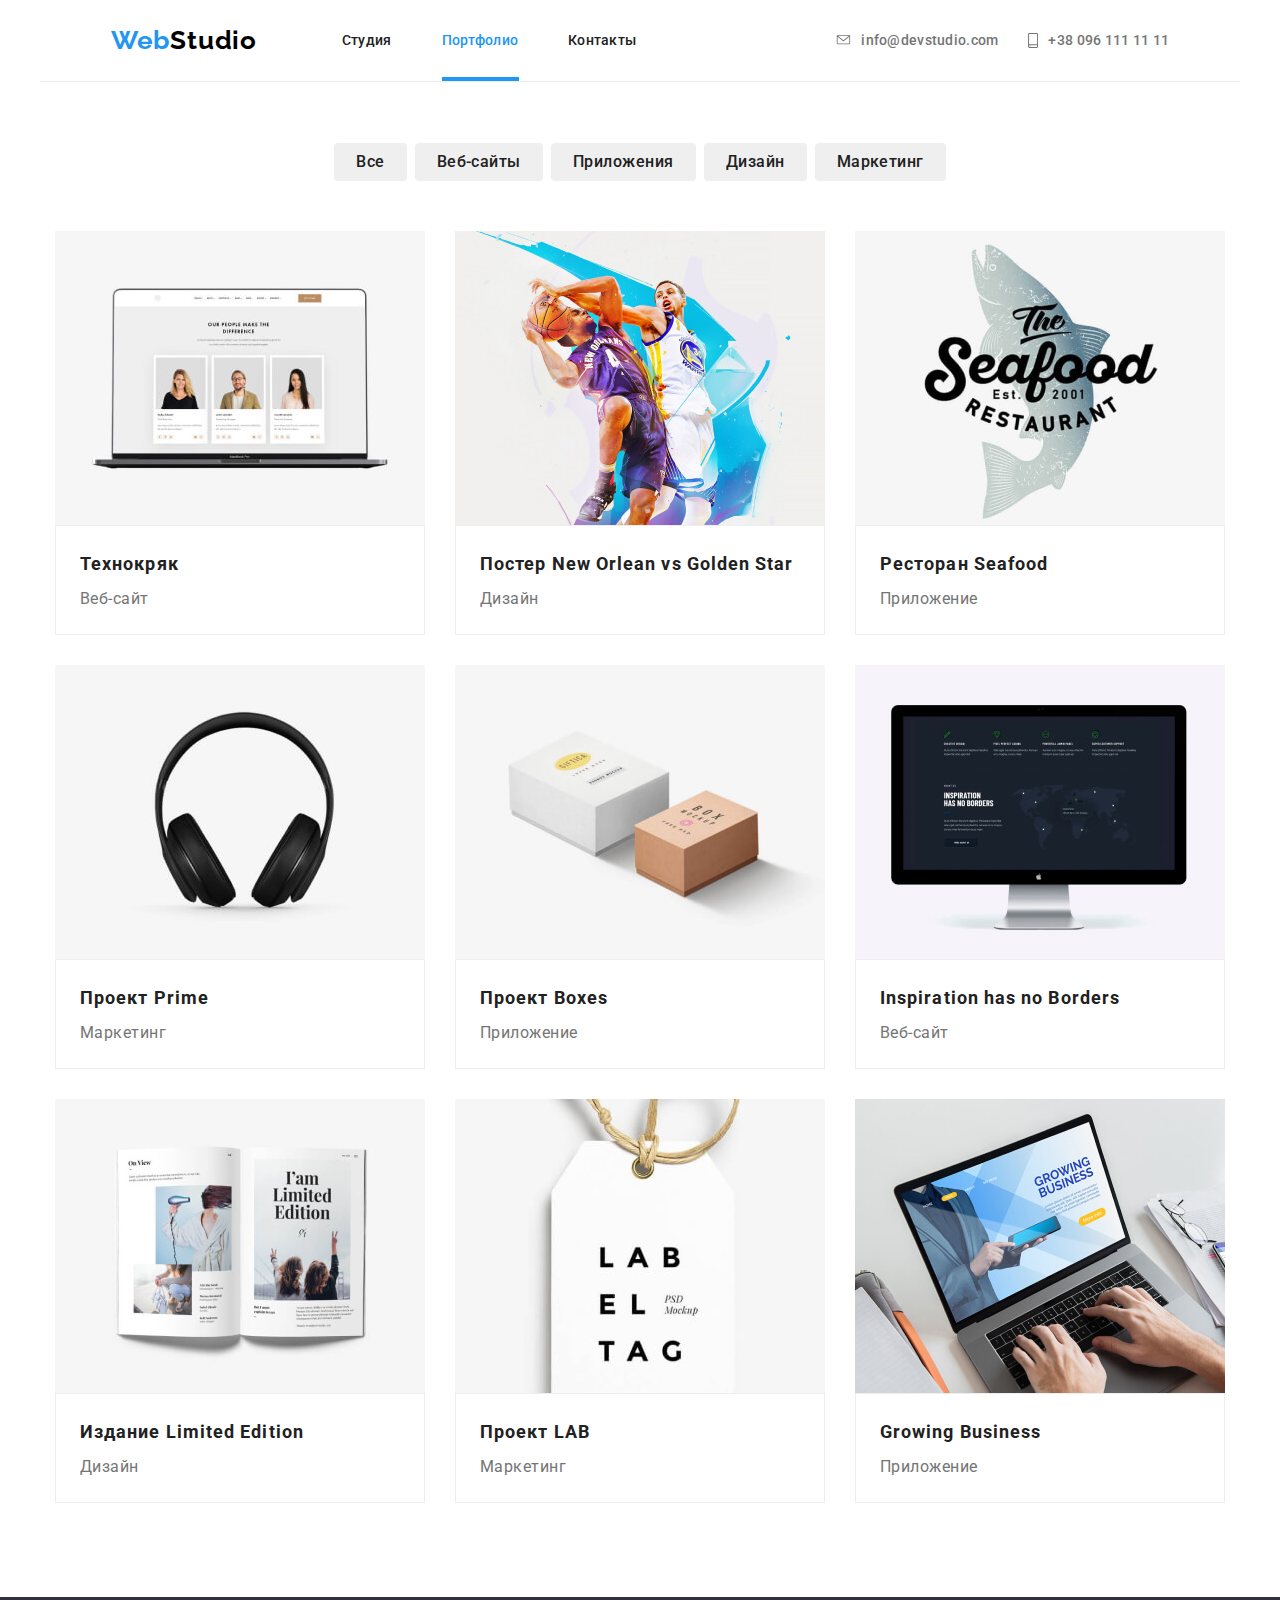
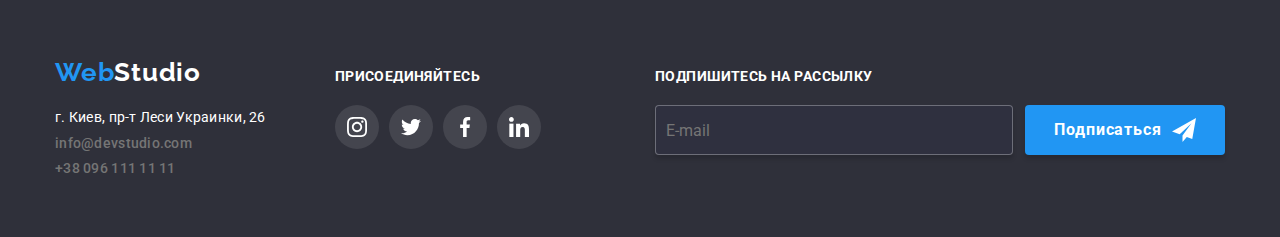
==== commit 164b6f8b: "правки" ====
--- a/portfolio.html
+++ b/portfolio.html
@@ -6,6 +6,9 @@
     <link href="https://fonts.googleapis.com/css2?family=Raleway:wght@700&family=Roboto:wght@400;500;700;900&display=swap" rel="stylesheet">
     <link rel="stylesheet" href="./css/main.min.css">
     <title>Веб-студия</title>
+    <style>
+        html {overflow-x: hidden;}
+    </style>
 </head>
 <body class="body-container"> 
 
--- a/css/main.min.css
+++ b/css/main.min.css
@@ -1,2 +1,2 @@
-/*! normalize.css v8.0.1 | MIT License | github.com/necolas/normalize.css */html{line-height:1.15;-webkit-text-size-adjust:100%}body{margin:0}main{display:block}h1{font-size:2em;margin:0.67em 0}hr{box-sizing:content-box;height:0;overflow:visible}pre{font-family:monospace, monospace;font-size:1em}a{background-color:transparent}abbr[title]{border-bottom:none;text-decoration:underline;text-decoration:underline dotted}b,strong{font-weight:bolder}code,kbd,samp{font-family:monospace, monospace;font-size:1em}small{font-size:80%}sub,sup{font-size:75%;line-height:0;position:relative;vertical-align:baseline}sub{bottom:-0.25em}sup{top:-0.5em}img{border-style:none}button,input,optgroup,select,textarea{font-family:inherit;font-size:100%;line-height:1.15;margin:0}button,input{overflow:visible}button,select{text-transform:none}button,[type="button"],[type="reset"],[type="submit"]{-webkit-appearance:button}button::-moz-focus-inner,[type="button"]::-moz-focus-inner,[type="reset"]::-moz-focus-inner,[type="submit"]::-moz-focus-inner{border-style:none;padding:0}button:-moz-focusring,[type="button"]:-moz-focusring,[type="reset"]:-moz-focusring,[type="submit"]:-moz-focusring{outline:1px dotted ButtonText}fieldset{padding:0.35em 0.75em 0.625em}legend{box-sizing:border-box;color:inherit;display:table;max-width:100%;padding:0;white-space:normal}progress{vertical-align:baseline}textarea{overflow:auto}[type="checkbox"],[type="radio"]{box-sizing:border-box;padding:0}[type="number"]::-webkit-inner-spin-button,[type="number"]::-webkit-outer-spin-button{height:auto}[type="search"]{-webkit-appearance:textfield;outline-offset:-2px}[type="search"]::-webkit-search-decoration{-webkit-appearance:none}::-webkit-file-upload-button{-webkit-appearance:button;font:inherit}details{display:block}summary{display:list-item}template{display:none}[hidden]{display:none}html{box-sizing:border-box}*,*::before,*::after{box-sizing:inherit}body{font-family:'Roboto', sans-serif;font-style:normal;background:#ffffff}.list{list-style:none}.link{text-decoration:none}h1,h2,h3,h4,h5,h5{margin:0px}ul{margin:0px;padding:0px}p{margin:0px}img{display:block}:hover,:focus{transition:all 0.25s cubic-bezier(0.4, 0, 0.2, 1)}@media screen and (max-width: 767px){.div-container{max-width:480px;padding-right:15px;padding-left:15px;margin-right:auto;margin-left:auto;padding-top:60px;padding-bottom:60px}.title{font-weight:700;font-size:28px;line-height:1.178;text-align:center;letter-spacing:0.03em;color:#212121;margin-bottom:30px}}@media screen and (min-width: 768px){.div-container{width:768px;padding-right:15px;padding-left:15px;margin-right:auto;margin-left:auto;padding-top:60px;padding-bottom:60px}.title{font-weight:700;font-size:28px;line-height:1.178;text-align:center;letter-spacing:0.03em;color:#212121;margin-bottom:30px}}@media screen and (min-width: 1200px){.div-container{width:1200px;padding-right:15px;padding-left:15px;margin-right:auto;margin-left:auto;padding-top:60px;padding-bottom:60px}.title{font-weight:700;font-size:36px;line-height:1.167;text-align:center;letter-spacing:0.03em;color:#212121;margin-bottom:30px}.container{display:flex;justify-content:space-evenly}.div-container{width:1200px;padding-top:47px;padding-bottom:47px;padding-right:15px;padding-left:15px;margin-right:auto;margin-left:auto}.otstup-container{padding-top:94px;padding-bottom:94px}}@media screen and (max-width: 767px){.section-hero{max-width:480px;position:relative;margin-right:auto;margin-left:auto}.form{position:absolute;left:0;top:100px;display:flex;justify-content:center;align-items:center;width:100%;height:100%;background-color:rgba(0,0,0,0.2);z-index:100;transition:250ms cubic-bezier(0.4, 0, 0.2, 1)}.is-hidden{visibility:hidden;opacity:0;pointer-events:none;transition:250ms cubic-bezier(0.4, 0, 0.2, 1)}.modal-form{position:relative;padding:40px;max-width:450px;height:609px;background:#FFFFFF;box-shadow:0px 1px 3px rgba(0,0,0,0.12),0px 1px 1px rgba(0,0,0,0.14),0px 2px 1px rgba(0,0,0,0.2);border-radius:4px;display:flex;flex-direction:column;align-items:center}.form-title{font-family:Roboto;font-style:normal;font-weight:bold;font-size:20px;line-height:1.5;text-align:center;letter-spacing:0.03em;color:#212121;margin-bottom:30px}.modal-form-list{width:370px}.form-metka-text{margin-left:8px}.modal-form-list:not(:last-child){margin-bottom:28px}.modal-form-list:last-child{margin-bottom:20px}.form-metka-text{font-family:Roboto;font-style:normal;font-weight:normal;font-size:12px;line-height:1.67;letter-spacing:0.03em;color:#757575}.form-soglashenie{display:flex;align-items:center}.input-modal{width:100%;margin-right:auto;margin-left:auto}.link-modal{text-decoration-line:underline;color:#2196F3}.btn-form{padding:10px 55px;background:#2196F3;box-shadow:0px 4px 4px rgba(0,0,0,0.15);border-radius:4px;font-family:Roboto;font-style:normal;font-weight:bold;font-size:16px;line-height:30px;display:flex;align-items:center;text-align:center;letter-spacing:0.06em;margin-right:auto;margin-left:auto;color:#FFFFFF;cursor:pointer}.btn-close{display:flex;position:absolute;height:30px;width:30px;top:14px;right:14px;border-color:#000000;background:#FFFFFF;border:1px solid rgba(0,0,0,0.1);box-sizing:border-box;border-radius:50px;justify-content:center;align-items:center;cursor:pointer;transition:250ms cubic-bezier(0.4, 0, 0.2, 1)}.btn-close:hover .icon-close,.btn-close:focus .icon-close{fill:#2196F3;transition:250ms cubic-bezier(0.4, 0, 0.2, 1)}.icon-close{background-size:contain}.modal-form-list input{height:40px}.modal-form-list textarea{height:120px}.form-soglashenie{display:flex;text-align:center;justify-content:center;margin-bottom:20px}.modal-form-list{position:relative}.form-label{position:absolute;top:12px;left:42px;transition:250ms cubic-bezier(0.4, 0, 0.2, 1)}.label-comment{position:absolute;top:12px;left:16px;transition:250ms cubic-bezier(0.4, 0, 0.2, 1)}.form-img{transition:250ms cubic-bezier(0.4, 0, 0.2, 1)}.form-img{position:absolute;top:14px;left:19px;fill:#212121}input,textarea{border:1px solid rgba(33,33,33,0.2);box-sizing:border-box;border-radius:4px;cursor:pointer}.modal-form-list:hover .form-img{fill:#2196F3;box-sizing:12px}.modal-form-list:hover input,.modal-form-list:hover textarea{border-color:#2196F3}.textarea-comment{padding:15px}.modal-form-list:hover label{color:#2196F3;top:-20px;left:16px}input:focus,textarea:focus{outline-color:#2196F3}.form-input:focus+.form-label,.textarea-comment:focus+.label-comment,.form-input:not(:placeholder-shown)+.form-label,.textarea-comment:not(:placeholder-shown)+.label-comment{color:#2196F3;top:-20px;left:16px;box-sizing:12px}.form-input:focus ~ .form-img{fill:#2196F3}.form-input{padding-left:41px}}@media screen and (min-width: 768px){.section-hero{width:768px;position:relative;margin-right:auto;margin-left:auto}.form{position:absolute;left:0;top:100px;display:flex;justify-content:center;align-items:center;width:100%;height:100%;background-color:rgba(0,0,0,0.2);z-index:100;transition:250ms cubic-bezier(0.4, 0, 0.2, 1)}.is-hidden{visibility:hidden;opacity:0;pointer-events:none;transition:250ms cubic-bezier(0.4, 0, 0.2, 1)}.modal-form{position:relative;padding:40px;width:450px;height:609px;background:#FFFFFF;box-shadow:0px 1px 3px rgba(0,0,0,0.12),0px 1px 1px rgba(0,0,0,0.14),0px 2px 1px rgba(0,0,0,0.2);border-radius:4px;display:flex;flex-direction:column;align-items:center}.form-title{font-family:Roboto;font-style:normal;font-weight:bold;font-size:20px;line-height:1.5;text-align:center;letter-spacing:0.03em;color:#212121;margin-bottom:30px}.modal-form-list{width:370px}.form-metka-text{margin-left:8px}.modal-form-list:not(:last-child){margin-bottom:28px}.modal-form-list:last-child{margin-bottom:20px}.form-metka-text{font-family:Roboto;font-style:normal;font-weight:normal;font-size:12px;line-height:1.67;letter-spacing:0.03em;color:#757575}.form-soglashenie{display:flex;align-items:center}.input-modal{width:100%;margin-right:auto;margin-left:auto}.link-modal{text-decoration-line:underline;color:#2196F3}.btn-form{padding:10px 55px;background:#2196F3;box-shadow:0px 4px 4px rgba(0,0,0,0.15);border-radius:4px;font-family:Roboto;font-style:normal;font-weight:bold;font-size:16px;line-height:30px;display:flex;align-items:center;text-align:center;letter-spacing:0.06em;margin-right:auto;margin-left:auto;color:#FFFFFF;cursor:pointer}.btn-close{display:flex;position:absolute;height:30px;width:30px;top:14px;right:14px;border-color:#000000;background:#FFFFFF;border:1px solid rgba(0,0,0,0.1);box-sizing:border-box;border-radius:50px;justify-content:center;align-items:center;cursor:pointer;transition:250ms cubic-bezier(0.4, 0, 0.2, 1)}.btn-close:hover .icon-close,.btn-close:focus .icon-close{fill:#2196F3;transition:250ms cubic-bezier(0.4, 0, 0.2, 1)}.icon-close{background-size:contain}.modal-form-list input{height:40px}.modal-form-list textarea{height:120px}.form-soglashenie{display:flex;text-align:center;justify-content:center;margin-bottom:20px}.modal-form-list{position:relative}.form-label{position:absolute;top:12px;left:42px;transition:250ms cubic-bezier(0.4, 0, 0.2, 1)}.label-comment{position:absolute;top:12px;left:16px;transition:250ms cubic-bezier(0.4, 0, 0.2, 1)}.form-img{transition:250ms cubic-bezier(0.4, 0, 0.2, 1)}.form-img{position:absolute;top:14px;left:19px;fill:#212121}input,textarea{border:1px solid rgba(33,33,33,0.2);box-sizing:border-box;border-radius:4px;cursor:pointer}.modal-form-list:hover .form-img{fill:#2196F3;box-sizing:12px}.modal-form-list:hover input,.modal-form-list:hover textarea{border-color:#2196F3}.textarea-comment{padding:15px}.modal-form-list:hover label{color:#2196F3;top:-20px;left:16px}input:focus,textarea:focus{outline-color:#2196F3}.form-input:focus+.form-label,.textarea-comment:focus+.label-comment,.form-input:not(:placeholder-shown)+.form-label,.textarea-comment:not(:placeholder-shown)+.label-comment{color:#2196F3;top:-20px;left:16px;box-sizing:12px}.form-input:focus ~ .form-img{fill:#2196F3}.form-input{padding-left:41px}}@media screen and (min-width: 1200px){.section-hero{width:1600px;position:relative;margin-right:auto;margin-left:auto}.form{position:fixed;left:0;top:0;display:flex;justify-content:center;align-items:center;width:100%;height:100%;background-color:rgba(0,0,0,0.2);z-index:100;transition:250ms cubic-bezier(0.4, 0, 0.2, 1)}.is-hidden{top:200px;visibility:hidden;opacity:0;pointer-events:none;transition:250ms cubic-bezier(0.4, 0, 0.2, 1)}.modal-form{position:relative;padding:40px;width:528px;height:581px;background:#FFFFFF;box-shadow:0px 1px 3px rgba(0,0,0,0.12),0px 1px 1px rgba(0,0,0,0.14),0px 2px 1px rgba(0,0,0,0.2);border-radius:4px;display:flex;flex-direction:column;align-items:center}.form-title{font-family:Roboto;font-style:normal;font-weight:bold;font-size:20px;line-height:23px;text-align:center;letter-spacing:0.03em;color:#212121;margin-bottom:30px}.modal-form-list{width:448px}.form-metka-text{margin-left:8px}.modal-form-list:not(:last-child){margin-bottom:28px}.modal-form-list:last-child{margin-bottom:20px}.form-metka-text{font-family:Roboto;font-style:normal;font-weight:normal;font-size:14px;line-height:1.71;letter-spacing:0.03em;color:#757575}.form-soglashenie{display:flex;align-items:center}.input-modal{width:100%;margin-right:auto;margin-left:auto}.link-modal{text-decoration-line:underline;color:#2196F3}.btn-form{padding:10px 55px;background:#2196F3;box-shadow:0px 4px 4px rgba(0,0,0,0.15);border-radius:4px;font-family:Roboto;font-style:normal;font-weight:bold;font-size:16px;line-height:30px;display:flex;align-items:center;text-align:center;letter-spacing:0.06em;margin-right:auto;margin-left:auto;color:#FFFFFF;cursor:pointer}.btn-close{display:flex;position:absolute;height:30px;width:30px;top:14px;right:14px;border-color:#000000;background:#FFFFFF;border:1px solid rgba(0,0,0,0.1);box-sizing:border-box;border-radius:50px;justify-content:center;align-items:center;cursor:pointer;transition:250ms cubic-bezier(0.4, 0, 0.2, 1)}.btn-close:hover .icon-close,.btn-close:focus .icon-close{fill:#2196F3;transition:250ms cubic-bezier(0.4, 0, 0.2, 1)}.icon-close{background-size:contain}.modal-form-list input{height:40px}.modal-form-list textarea{height:120px}.form-soglashenie{display:flex;text-align:center;justify-content:center;margin-bottom:20px}.modal-form-list{position:relative}.form-label{position:absolute;top:12px;left:42px;transition:250ms cubic-bezier(0.4, 0, 0.2, 1)}.label-comment{position:absolute;top:12px;left:16px;transition:250ms cubic-bezier(0.4, 0, 0.2, 1)}.form-img{transition:250ms cubic-bezier(0.4, 0, 0.2, 1)}.form-img{position:absolute;top:14px;left:19px;fill:#212121}input,textarea{border:1px solid rgba(33,33,33,0.2);box-sizing:border-box;border-radius:4px;cursor:pointer}.modal-form-list:hover .form-img{fill:#2196F3;box-sizing:12px}.modal-form-list:hover input,.modal-form-list:hover textarea{border-color:#2196F3}.textarea-comment{padding:15px}.modal-form-list:hover label{color:#2196F3;top:-20px;left:16px}input:focus,textarea:focus{outline-color:#2196F3}.form-input:focus+.form-label,.textarea-comment:focus+.label-comment,.form-input:not(:placeholder-shown)+.form-label,.textarea-comment:not(:placeholder-shown)+.label-comment{color:#2196F3;top:-20px;left:16px;box-sizing:12px}.form-input:focus ~ .form-img{fill:#2196F3}.form-input{padding-left:41px}}@media screen and (max-width: 767px){.header-container{border-bottom:1px solid #ececec}.header-container .div-container{max-width:480px;height:60px;margin-right:auto;margin-left:auto;display:flex;justify-content:space-between;align-items:center;position:relative;padding-top:0px;padding-bottom:0px}.logo-header-web,.logo-header-studio,.web-podval,.studio-podval{font-family:'Raleway', sans-serif;font-weight:700;font-size:26px;line-height:1.19;letter-spacing:0.03em;color:#2196f3}.logo-container{z-index:100}.logo-header-studio{color:#000}.link-nav,.mail-tel-text,.tel-container-podval,.adress-podval{font-weight:500;font-size:18px;line-height:1.167;letter-spacing:0.02em;color:#212121}.mail-tel-text{display:flex;align-items:center;color:#757575}.mail-tel-text:hover .pages-adress,.mail-tel-text:focus .pages-adress{fill:#2196f3}.nav-list-container{display:flex;text-align:center;justify-content:center;align-items:center;flex-direction:column}.contacts-container{display:flex;align-items:center;flex-direction:column}.nav-list-container{margin:0;display:flex;font-size:18px;line-height:1.167}.nav-container{margin-bottom:60px}.nav-list-container .list:not(:last-child){margin-bottom:40px}.mail-container{margin-bottom:16px}.mail-container,.tel-container{align-items:center}.pages-adress{margin-right:10px}.studio-line::after{position:absolute;display:block;background-color:#2196f3;width:100%;height:4px;content:"";bottom:0}.portfolio-line:after{position:absolute;display:block;background-color:#2196f3;width:100%;height:4px;content:"";bottom:0}.portfolio-line,.studio-line{padding-bottom:8px}.portfolio-line,.studio-line{position:relative}.menu-btn{position:relative;z-index:100;height:40px;background-color:transparent;border:none;padding:0}.menu-btn.is-open .icon-close{display:block}.menu-btn.is-open .icon-burger{display:none}.menu-btn:hover .icon-burger,.menu-btn:focus .icon-burger,.menu-btn:hover .icon-close,.menu-btn:focus .icon-close{fill:#2196F3}.menu-btn .icon-close{display:none}.menu-wrapper{position:absolute;z-index:99;top:60px;right:0;width:480px;padding-top:118px;background-color:#fff;padding-top:120px;padding-bottom:60px;padding-left:140px;padding-right:140px;opacity:0;animation-duration:1000ms;display:none}.menu-wrapper.is-open{display:block;opacity:1;animation-name:zoomIn}}@media screen and (min-width: 768px){.menu-btn{display:none}.header-container .div-container{width:768px;height:80px;margin-right:auto;margin-left:auto;display:flex;justify-content:center;align-items:center;padding-top:0px;padding-bottom:0px;position:relative}.nav-list-container{display:flex;text-align:center;justify-content:center;align-items:center}.logo-header-web,.logo-header-studio,.web-podval,.studio-podval{font-family:'Raleway', sans-serif;font-weight:700;font-size:26px;line-height:1.19;letter-spacing:0.03em;color:#2196f3}.logo-header-studio{color:#000}.link-nav,.mail-tel-text,.tel-container-podval,.adress-podval{font-weight:500;font-size:14px;line-height:1.14;letter-spacing:0.02em;color:#212121}.mail-tel-text{display:flex;align-items:center;color:#757575}.mail-tel-text:hover .pages-adress,.mail-tel-text:focus .pages-adress{fill:#2196f3}.link-nav:hover,.link-nav:focus,.mail-tel-text:hover,.mail-tel-text:focus,.adress-podval:hover,.podval-adress-link:focus .adress-podval{color:#2196f3}.header-container{width:768px;margin-right:auto;margin-left:auto;border-bottom:1px solid #ececec}.header-container .div-container{display:flex;padding-right:15px;padding-left:15px;padding-top:0;padding-bottom:0}.menu-wrapper{display:flex;justify-content:center;align-items:center}.nav-container{display:flex;text-align:center;justify-content:center}.contacts-container{display:flex;margin-left:auto;flex-direction:column;align-items:baseline;margin-left:84px}.logo-container{margin:0;margin-right:81px}.pages-adress{margin-right:10px}.nav-list-container{margin:0;display:flex}.nav-list-container .list:not(:last-child){margin-right:50px}.mail-container{margin-bottom:10px}.mail-container,.tel-container{align-items:center}.studio-line::after{position:absolute;display:block;background-color:#2196f3;width:49px;height:4px;content:"";bottom:0}.portfolio-line:after{position:absolute;display:block;background-color:#2196f3;width:77px;height:4px;content:"";bottom:0}}@media screen and (min-width: 1200px){.header-container .div-container{width:1200px;height:81px;margin-right:auto;margin-left:auto;display:flex;justify-content:center;align-items:center;padding-top:0px;padding-bottom:0px;position:relative}.logo-header-web,.logo-header-studio,.web-podval,.studio-podval{font-family:'Raleway', sans-serif;font-weight:700;font-size:26px;line-height:1.19;letter-spacing:0.03em;color:#2196f3}.logo-header-studio{color:#000}.link-nav,.mail-tel-text,.tel-container-podval,.adress-podval{font-weight:500;font-size:14px;line-height:1.14;letter-spacing:0.02em;color:#212121}.mail-tel-text{display:flex;align-items:center;color:#757575}.mail-tel-text:hover .pages-adress,.mail-tel-text:focus .pages-adress{fill:#2196f3}.link-nav:hover,.link-nav:focus,.mail-tel-text:hover,.mail-tel-text:focus,.adress-podval:hover,.podval-adress-link:focus .adress-podval{color:#2196f3}.header-container{width:1200px;margin-right:auto;margin-left:auto;border-bottom:1px solid #ececec}.header-container .div-container{display:flex;padding-right:15px;padding-left:15px;padding-top:0;padding-bottom:0}.nav-container{display:flex;text-align:center;justify-content:center;align-items:baseline}.contacts-container{display:flex;align-items:center;margin-left:200px;flex-direction:row}.logo-container{margin:0;margin-right:85px}.pages-adress{margin-right:10px}.nav-list-container{margin:0;display:flex}.mail-container{margin-right:30px;margin-bottom:0}.mail-container,.tel-container{align-items:center}}@media screen and (max-width: 767px){.section-hero{max-width:480px;margin-right:auto;margin-left:auto}.hero-title{font-weight:900;font-size:26px;line-height:1.615;text-align:center;letter-spacing:0.06em;text-transform:uppercase;color:#fff;margin-top:118px;margin-bottom:30px}.hero-button{margin:0 auto;display:flex;align-items:center;width:200px;height:50px;background:#2196F3;box-shadow:0px 4px 4px rgba(0,0,0,0.15);border-radius:4px;cursor:pointer;border:none;margin-bottom:118px}.text-button{font-weight:700;font-size:16px;line-height:1.88;display:flex;align-items:center;text-align:center;letter-spacing:0.06em;color:#fff;margin-left:auto;margin-right:auto}.hero{background-image:linear-gradient(to bottom, rgba(47,48,58,0.4), rgba(47,48,58,0.4)),url(../images/header-mob.png);max-width:480px;height:400px;background-repeat:no-repeat;margin-right:auto;margin-left:auto}}@media screen and (max-width: 767px) and (min-device-pixel-ratio: 2), screen and (max-width: 767px) and (min-resolution: 192dpi), screen and (max-width: 767px) and (min-resolution: 2dppx){.hero{background-image:linear-gradient(to bottom, rgba(47,48,58,0.4), rgba(47,48,58,0.4)),url(../images/header-mob@2x.png)}}@media screen and (max-width: 767px){.hero-container{padding-top:15px;padding-bottom:15px;padding-right:15px;padding-left:15px;margin-right:auto;margin-left:auto;animation-duration:2000ms}.zum{animation-name:zoomIn}}@media screen and (min-width: 768px){.hero-container{width:768px;margin-right:auto;margin-left:auto}.hero-title{font-weight:900;font-size:26px;line-height:1.615;text-align:center;letter-spacing:0.06em;text-transform:uppercase;color:#fff;margin-top:118px;margin-bottom:30px}.hero-button{margin:0 auto;display:flex;align-items:center;width:200px;height:50px;background:#2196F3;box-shadow:0px 4px 4px rgba(0,0,0,0.15);border-radius:4px;cursor:pointer;border:none;margin-bottom:118px}.text-button{font-weight:700;font-size:16px;line-height:1.88;display:flex;align-items:center;text-align:center;letter-spacing:0.06em;color:#fff;margin-left:auto;margin-right:auto}.hero{background-image:linear-gradient(to bottom, rgba(47,48,58,0.4), rgba(47,48,58,0.4)),url(../images/header-tab.png);max-width:768px;height:400px;background-repeat:no-repeat;margin-right:auto;margin-left:auto}}@media screen and (min-width: 768px) and (min-device-pixel-ratio: 2), screen and (min-width: 768px) and (min-resolution: 192dpi), screen and (min-width: 768px) and (min-resolution: 2dppx){.hero{background-image:linear-gradient(to bottom, rgba(47,48,58,0.4), rgba(47,48,58,0.4)),url(../images/header-tab@2x.png)}}@media screen and (min-width: 768px){.hero-container{padding-top:15px;padding-bottom:15px;padding-right:15px;padding-left:15px;margin-right:auto;margin-left:auto;animation-duration:2000ms}.zum{animation-name:zoomIn}}@media screen and (min-width: 1200px){.hero-container{width:1200px;margin-right:auto;margin-left:auto}.hero-title{font-weight:900;font-size:44px;line-height:1.36;text-align:center;letter-spacing:0.06em;text-transform:uppercase;color:#fff;margin-top:185px;margin-bottom:30px}.hero-button{margin:0 auto;display:flex;align-items:center;width:200px;height:50px;background:#2196F3;box-shadow:0px 4px 4px rgba(0,0,0,0.15);border-radius:4px;cursor:pointer;border:none;margin-bottom:185px}.text-button{font-weight:700;font-size:16px;line-height:1.88;display:flex;align-items:center;text-align:center;letter-spacing:0.06em;color:#fff;margin-left:auto;margin-right:auto}.hero{background-image:linear-gradient(to bottom, rgba(47,48,58,0.4), rgba(47,48,58,0.4)),url(../images/header-desk.png);max-width:1600px;height:600px;background-repeat:no-repeat;margin-right:auto;margin-left:auto}}@media screen and (min-width: 1200px) and (min-device-pixel-ratio: 2), screen and (min-width: 1200px) and (min-resolution: 192dpi), screen and (min-width: 1200px) and (min-resolution: 2dppx){.hero{background-image:linear-gradient(to bottom, rgba(47,48,58,0.4), rgba(47,48,58,0.4)),url(../images/header-desk@2x.png)}}@media screen and (min-width: 1200px){.hero-container{width:1200px;padding-top:15px;padding-bottom:15px;padding-right:15px;padding-left:15px;margin-right:auto;margin-left:auto;animation-duration:2000ms}.zum{animation-name:zoomIn}}@media screen and (max-width: 767px){.o-nas-title{font-weight:700;font-size:14px;line-height:1.14;letter-spacing:0.03em;text-transform:uppercase;color:#212121;margin-top:30px;margin-bottom:10px;text-align:center}.o-nas-text{font-weight:400;font-size:14px;line-height:1.71;letter-spacing:0.03em;color:#757575;max-width:480px}.o-nas-img{background:#F5F4FA;border-radius:4px}.otstup-link:not(:last-child){margin-bottom:30px}.otstup-o-nas .link:not(:last-child){margin-bottom:30px}.list-bg{display:inline-block;height:120px;max-width:480px;background-color:#f5f4fa;display:flex;align-items:center;justify-content:center}}@media screen and (min-width: 768px){.o-nas-title{font-weight:700;font-size:14px;line-height:1.14;letter-spacing:0.03em;text-transform:uppercase;color:#212121;margin-top:30px;margin-bottom:10px}.o-nas-text{font-weight:400;font-size:14px;line-height:1.71;letter-spacing:0.03em;color:#757575;width:354px}.o-nas-img{background:#F5F4FA;border-radius:4px}.otstup-o-nas .container{display:flex;flex-wrap:wrap;justify-content:center}.otstup-link:nth-last-child(2n-1){margin-left:30px}.otstup-o-nas .link:nth-last-child(-n+2){margin-bottom:0px}.list-bg{display:inline-block;height:120px;width:354px;background-color:#f5f4fa;display:flex;align-items:center;justify-content:center}}@media screen and (min-width: 1200px){.o-nas-title{font-weight:700;font-size:14px;line-height:1.14;letter-spacing:0.03em;text-transform:uppercase;color:#212121;width:270px;margin-top:30px;margin-bottom:10px}.o-nas-text{font-weight:400;font-size:14px;line-height:1.71;letter-spacing:0.03em;color:#757575;width:270px}.o-nas-img{background:#F5F4FA;border-radius:4px}.otstup-link:nth-last-child(2n-1){margin-left:0px}.otstup-link:not(:last-child){margin-right:30px}.o-nas.div-container{padding-top:93px}.list-bg{display:inline-block;height:120px;width:270px;background-color:#f5f4fa;display:flex;align-items:center;justify-content:center}}@media screen and (max-width: 767px){.otstup-chem-mi{display:none}}@media screen and (min-width: 768px){.otstup-chem-mi{display:none}}@media screen and (min-width: 1200px){.otstup-chem-mi{display:block}.title{font-weight:700;font-size:36px;line-height:1.17;text-align:center;letter-spacing:0.03em;color:#212121;margin-bottom:50px}.chem-mi-zanimaemsa-text{font-weight:700;font-size:14px;line-height:1.14;text-align:center;letter-spacing:0.03em;text-transform:uppercase;color:#fff;background:rgba(47,48,58,0.8);padding-top:27px;padding-bottom:27px;position:absolute;width:100%;background-color:rgba(47,48,58,0.8);bottom:0}.chem-mi-zanimaemsa .link:not(:last-child){margin-right:30px}.otstup-chem-mi{padding-top:47px;padding-bottom:94px}}@media screen and (min-width: 1200px) and (min-device-pixel-ratio: 2), screen and (min-width: 1200px) and (min-resolution: 192dpi), screen and (min-width: 1200px) and (min-resolution: 2dppx){.chem1{background-image:url(../images/chem1@2x.jpg)}}@media screen and (min-width: 1200px) and (min-device-pixel-ratio: 2), screen and (min-width: 1200px) and (min-resolution: 192dpi), screen and (min-width: 1200px) and (min-resolution: 2dppx){.chem2{background-image:url(../images/chem2@2x.jpg)}}@media screen and (min-width: 1200px) and (min-device-pixel-ratio: 2), screen and (min-width: 1200px) and (min-resolution: 192dpi), screen and (min-width: 1200px) and (min-resolution: 2dppx){.chem3{background-image:url(../images/chem3@2x.jpg)}}@media screen and (max-width: 767px){.komanda-title,.komanda-pozition{font-weight:500;font-size:16px;line-height:1.19;text-align:center;letter-spacing:0.03em;color:#212121}.komanda-pozition{font-weight:400;color:#757575}.action{font-style:normal;font-weight:500;font-size:14px;line-height:1.15;letter-spacing:0.03em;color:#fff}.nasha-komanda{background-color:#F5F4FA}.comanda-block{background-color:#ffffff;border-radius:0px 0px 4px 4px;padding-top:30px;padding-bottom:24px}.social-link{margin-top:16px;margin-right:32px;margin-left:32px;display:flex;align-items:center;justify-content:center}.komanda-title{margin-bottom:10px}.team{box-shadow:0px 2px 1px rgba(0,0,0,0.2),0px 1px 1px rgba(0,0,0,0.14),0px 1px 3px rgba(0,0,0,0.12)}.team:not(:last-child){margin-bottom:30px}.social-icon{display:block;width:44px;height:44px;padding:12px;border-radius:50%;cursor:pointer;transition:all 0.25s cubic-bezier(0.4, 0, 0.2, 1)}.social-link-item:hover .social-icon,.social-icon:focus{background-color:#2196f3}.social-link-item:hover .icon,.social-icon:focus .icon{fill:#fff}.icon{fill:#AFB1B8;transition:all 0.25s cubic-bezier(0.4, 0, 0.2, 1)}.social-link-item:not(:last-child){margin-right:10px}}@media screen and (min-width: 768px){.komanda-title,.komanda-pozition{font-weight:500;font-size:16px;line-height:1.19;text-align:center;letter-spacing:0.03em;color:#212121}.komanda-pozition{font-weight:400;color:#757575}.action{font-style:normal;font-weight:500;font-size:14px;line-height:1.15;letter-spacing:0.03em;color:#fff}.otstup-container .container{display:flex;flex-wrap:wrap;justify-content:center}.team:nth-last-child(2n-1){margin-left:30px}.team{margin-bottom:30px;width:354px}.team.link:nth-last-child(-n+2){margin-bottom:0px}.nasha-komanda{background-color:#F5F4FA}.comanda-block{background-color:#ffffff;border-radius:0px 0px 4px 4px;padding-top:30px;padding-bottom:24px}.social-link{margin-top:16px}.komanda-title{margin-bottom:10px}.team{box-shadow:0px 2px 1px rgba(0,0,0,0.2),0px 1px 1px rgba(0,0,0,0.14),0px 1px 3px rgba(0,0,0,0.12)}.social-icon{display:block;width:44px;height:44px;padding:12px;border-radius:50%;cursor:pointer;transition:all 0.25s cubic-bezier(0.4, 0, 0.2, 1)}.social-link-item:hover .social-icon,.social-icon:focus{background-color:#2196f3}.social-link-item:hover .icon,.social-icon:focus .icon{fill:#fff}.icon{fill:#AFB1B8;transition:all 0.25s cubic-bezier(0.4, 0, 0.2, 1)}}@media screen and (min-width: 1200px){.komanda-title,.komanda-pozition{font-weight:500;font-size:16px;line-height:1.19;text-align:center;letter-spacing:0.03em;color:#212121}.komanda-pozition{font-weight:400;color:#757575}.otstup-container .container{display:flex;flex-wrap:nowrap;justify-content:center}.team:nth-last-child(2n-1){margin-left:0px}.team{margin-bottom:0}.action{font-style:normal;font-weight:500;font-size:14px;line-height:1.15;letter-spacing:0.03em;color:#fff}.nasha-komanda{background-color:#F5F4FA}.comanda-block{background-color:#ffffff;border-radius:0px 0px 4px 4px;padding-top:30px;padding-bottom:24px}.social-link{margin-top:16px;margin-right:32px;margin-left:32px}.komanda-title{margin-bottom:10px}.team{box-shadow:0px 2px 1px rgba(0,0,0,0.2),0px 1px 1px rgba(0,0,0,0.14),0px 1px 3px rgba(0,0,0,0.12)}.social-icon{display:block;width:44px;height:44px;padding:12px;border-radius:50%;cursor:pointer;transition:all 0.25s cubic-bezier(0.4, 0, 0.2, 1)}.social-link-item:hover .social-icon,.social-icon:focus{background-color:#2196f3}.social-link-item:hover .icon,.social-icon:focus .icon{fill:#fff}.icon{fill:#AFB1B8;transition:all 0.25s cubic-bezier(0.4, 0, 0.2, 1)}.nasha-komanda .link:not(:last-child){margin-right:30px}.social-link-item:not(:last-child){margin-right:10px}}@media screen and (max-width: 767px){.div-container{max-width:480px;margin-right:auto;margin-left:auto}.klient-list{display:flex;flex-wrap:wrap;justify-content:center}.icon-client{border:1px solid #AFB1B8;border-radius:4px;display:flex;align-items:center;justify-content:center;width:170px;height:90px}.icon-client:hover,.icon-client:focus{border-color:#2196f3}.client-icon-logo{fill:#AFB1B8;transition:all 0.25s cubic-bezier(0.4, 0, 0.2, 1)}.icon-client:hover .client-icon-logo,.icon-client:focus .client-icon-logo{fill:#2196f3}.client-icon:focus .icon-client{border-color:#2196f3}.client-icon:focus .client-icon-logo{fill:#2196f3}.klient-list .link:not(:last-child){margin-bottom:30px}.klient-list .link:nth-last-child(-n+2){margin-bottom:0px}.klient-list .link:nth-last-child(2n-1){margin-left:30px}}@media screen and (min-width: 768px){.icon-client{border:1px solid #AFB1B8;border-radius:4px;display:flex;align-items:center;justify-content:center;width:226px;height:90px}.icon-client:hover,.icon-client:focus{border-color:#2196f3}.klient-list .link{width:calc((100% - 60px) / 3);margin-right:30px;margin-bottom:30px}.klient-list .link.link:nth-child(3n){margin-right:0px}.klient-list .link.link:nth-last-child(-n+3){margin-bottom:0px}.client-icon-logo{fill:#AFB1B8;transition:all 0.25s cubic-bezier(0.4, 0, 0.2, 1)}.icon-client:hover .client-icon-logo,.icon-client:focus .client-icon-logo{fill:#2196f3}.client-icon:focus .icon-client{border-color:#2196f3}.client-icon:focus .client-icon-logo{fill:#2196f3}}@media screen and (min-width: 1200px){.icon-client{border:1px solid #AFB1B8;border-radius:4px;display:flex;align-items:center;justify-content:center;width:170px;height:90px}.icon-client:hover,.icon-client:focus{border-color:#2196f3}.klient-list .link{margin-bottom:0}.klient-list .link.link:not(:last-child){margin-right:30px}.client-icon-logo{fill:#AFB1B8;transition:all 0.25s cubic-bezier(0.4, 0, 0.2, 1)}.icon-client:hover .client-icon-logo,.icon-client:focus .client-icon-logo{fill:#2196f3}.client-icon:focus .icon-client{border-color:#2196f3}.client-icon:focus .client-icon-logo{fill:#2196f3}}@media screen and (max-width: 767px){.header-container{max-width:480px;margin-right:auto;margin-left:auto}.portfolio-btn{font-weight:500;font-size:16px;line-height:1.63;text-align:center;letter-spacing:0.03em;color:#212121;border:1px solid #FFFFFF;box-sizing:border-box;border-radius:4px}.portfolio-btn:hover,.portfolio-btn:focus{box-shadow:0px 4px 4px rgba(0,0,0,0.25);background-color:#2196f3;color:#fff}.div-container{max-width:480pxpx;margin-left:auto;margin-right:auto}.portfolio-title{font-weight:700;font-size:18px;line-height:2.00;letter-spacing:0.06em;color:#212121}.portfolio-text{font-weight:400;font-size:16px;line-height:1.88;letter-spacing:0.03em;color:#757575}.active-page{color:#2196f3}.portfolio-btn-text{font-family:'Roboto', sans-serif;font-style:normal;font-weight:500;font-size:16px;line-height:1.63;text-align:center;letter-spacing:0.03em}.element{text-align:center}.menu-portfolio{margin-bottom:50px}.portfolio-btn{cursor:pointer;border:none;padding-top:6px;padding-right:22px;padding-bottom:6px;padding-left:22px}.portfolio-title{margin-bottom:2px}.portfolio-text{margin-top:2px}.items{display:flex;flex-wrap:wrap}.btn:not(:last-child){margin-right:8px}.btn{margin-bottom:15px}.btn:nth-last-child(-n+2){margin-bottom:0px}.gruperovka{display:flex;flex-direction:column}.flex-element:hover{background:#FFFFFF;box-sizing:border-box;box-shadow:1px 4px 6px rgba(0,0,0,0.16),0px 4px 4px rgba(0,0,0,0.06),0px 1px 1px rgba(0,0,0,0.12);cursor:pointer}.flex-element-item{padding-top:20px;padding-right:24px;padding-bottom:20px;padding-left:24px;background:#FFFFFF;border:1px solid #EEEEEE;box-sizing:border-box}.focus-item:focus .focus-item-div{background:#FFFFFF;box-sizing:border-box;box-shadow:1px 4px 6px rgba(0,0,0,0.16),0px 4px 4px rgba(0,0,0,0.06),0px 1px 1px rgba(0,0,0,0.12);cursor:pointer}.flex-element:not(:last-child){margin-bottom:30px}.project{position:relative;overflow:hidden}.project-blue{position:absolute;top:100%;left:0;width:100%;height:100%;padding-top:63px;padding-right:23px;padding-bottom:63px;padding-left:23px;transition:all 250ms cubic-bezier(0.4, 0, 0.2, 1);font-family:Roboto;font-style:normal;font-weight:400;font-size:18px;line-height:1.556;letter-spacing:0.03em;color:#fff;opacity:0}.focus-item-div:hover .project-blue{opacity:1;top:0;background-color:rgba(33,150,243,0.9)}.focus-item:focus .project-blue{opacity:1;top:0;background-color:rgba(33,150,243,0.9)}.text-na-photo{position:relative}}@media screen and (min-width: 768px){.portfolio-btn{font-weight:500;font-size:16px;line-height:1.63;text-align:center;letter-spacing:0.03em;color:#212121;border:1px solid #FFFFFF;box-sizing:border-box;border-radius:4px}.portfolio-btn:hover,.portfolio-btn:focus{box-shadow:0px 4px 4px rgba(0,0,0,0.25);background-color:#2196f3;color:#fff}.div-container{width:768px;margin-left:auto;margin-right:auto}.portfolio-title{font-weight:700;font-size:18px;line-height:2.00;letter-spacing:0.06em;color:#212121}.portfolio-text{font-weight:400;font-size:16px;line-height:1.88;letter-spacing:0.03em;color:#757575}.active-page{color:#2196f3}.portfolio-btn-text{font-family:'Roboto', sans-serif;font-style:normal;font-weight:500;font-size:16px;line-height:1.63;text-align:center;letter-spacing:0.03em}.element{text-align:center}.otstup-portfolio{padding-top:61px;padding-bottom:94px}.menu-portfolio{margin-bottom:50px}.portfolio-btn{cursor:pointer;border:none;padding-top:6px;padding-right:22px;padding-bottom:6px;padding-left:22px}.portfolio-title{margin-bottom:2px}.portfolio-text{margin-top:2px}.items{display:flex;justify-content:center}.btn:not(:last-child){margin-right:8px}.gruperovka{display:flex;flex-wrap:wrap;padding-left:15px;padding-right:15px;margin-left:auto;margin-right:auto}.flex-element{width:calc((100% - 60px) / 2);margin-right:30px;margin-bottom:30px}.flex-element:hover{background:#FFFFFF;box-sizing:border-box;box-shadow:1px 4px 6px rgba(0,0,0,0.16),0px 4px 4px rgba(0,0,0,0.06),0px 1px 1px rgba(0,0,0,0.12);cursor:pointer}.flex-element-item{padding-top:20px;padding-right:24px;padding-bottom:20px;padding-left:24px;background:#FFFFFF;border:1px solid #EEEEEE;box-sizing:border-box}.focus-item:focus .focus-item-div{background:#FFFFFF;box-sizing:border-box;box-shadow:1px 4px 6px rgba(0,0,0,0.16),0px 4px 4px rgba(0,0,0,0.06),0px 1px 1px rgba(0,0,0,0.12);cursor:pointer}.flex-element:nth-child(2n){margin-right:0px}.flex-element:nth-last-child(-n+2){margin-bottom:0px}.project{position:relative;overflow:hidden}.project-blue{position:absolute;top:100%;left:0;width:100%;height:100%;padding-top:63px;padding-right:23px;padding-bottom:63px;padding-left:23px;transition:all 250ms cubic-bezier(0.4, 0, 0.2, 1);font-family:Roboto;font-style:normal;font-weight:400;font-size:18px;line-height:1.556;letter-spacing:0.03em;color:#fff;opacity:0}.focus-item-div:hover .project-blue{opacity:1;top:0;background-color:rgba(33,150,243,0.9)}.focus-item:focus .project-blue{opacity:1;top:0;background-color:rgba(33,150,243,0.9)}.text-na-photo{position:relative}}@media screen and (min-width: 1200px){.div-container{width:1200px;margin-left:auto;margin-right:auto}.portfolio-btn{font-weight:500;font-size:16px;line-height:1.63;text-align:center;letter-spacing:0.03em;color:#212121;border:1px solid #FFFFFF;box-sizing:border-box;border-radius:4px}.portfolio-btn:hover,.portfolio-btn:focus{box-shadow:0px 4px 4px rgba(0,0,0,0.25);background-color:#2196f3;color:#fff}.portfolio-title{font-weight:700;font-size:18px;line-height:2.00;letter-spacing:0.06em;color:#212121}.portfolio-text{font-weight:400;font-size:16px;line-height:1.88;letter-spacing:0.03em;color:#757575}.active-page{color:#2196f3}.portfolio-btn-text{font-family:'Roboto', sans-serif;font-style:normal;font-weight:500;font-size:16px;line-height:1.63;text-align:center;letter-spacing:0.03em}.element{text-align:center}.otstup-portfolio{padding-top:61px;padding-bottom:94px}.menu-portfolio{margin-bottom:50px}.portfolio-btn{cursor:pointer;border:none;padding-top:6px;padding-right:22px;padding-bottom:6px;padding-left:22px}.portfolio-title{margin-bottom:2px}.portfolio-text{margin-top:2px}.items{display:flex;justify-content:center}.btn:not(:last-child){margin-right:8px}.gruperovka{display:flex;flex-wrap:wrap;padding-left:0;padding-right:0}.flex-element{width:calc((100% - 60px) / 3);margin-right:30px;margin-bottom:30px}.flex-element:hover{background:#FFFFFF;box-sizing:border-box;box-shadow:1px 4px 6px rgba(0,0,0,0.16),0px 4px 4px rgba(0,0,0,0.06),0px 1px 1px rgba(0,0,0,0.12);cursor:pointer}.flex-element-item{padding-top:20px;padding-right:24px;padding-bottom:20px;padding-left:24px;background:#FFFFFF;border:1px solid #EEEEEE;box-sizing:border-box}.focus-item:focus .focus-item-div{background:#FFFFFF;box-sizing:border-box;box-shadow:1px 4px 6px rgba(0,0,0,0.16),0px 4px 4px rgba(0,0,0,0.06),0px 1px 1px rgba(0,0,0,0.12);cursor:pointer}.flex-element:nth-child(3n){margin-right:0px}.flex-element:nth-child(2n){margin-right:30px}.flex-element:nth-child(6){margin-right:0}.flex-element:nth-last-child(-n+3){margin-bottom:0px}.project{position:relative;overflow:hidden}.project-blue{position:absolute;top:100%;left:0;width:100%;height:100%;padding-top:63px;padding-right:23px;padding-bottom:63px;padding-left:23px;transition:all 250ms cubic-bezier(0.4, 0, 0.2, 1);font-family:Roboto;font-style:normal;font-weight:400;font-size:18px;line-height:1.556;letter-spacing:0.03em;color:#fff;opacity:0}.focus-item-div:hover .project-blue{opacity:1;top:0;background-color:rgba(33,150,243,0.9)}.focus-item:focus .project-blue{opacity:1;top:0;background-color:rgba(33,150,243,0.9)}.text-na-photo{position:relative}}@media screen and (max-width: 767px){.podval{max-width:480px;margin-right:auto;margin-left:auto;background:#2F303A}.podval .div-container{display:flex;flex-direction:column;justify-content:center;align-items:center}.podval-join{font-weight:700;font-size:14px;line-height:1.14;letter-spacing:0.03em;text-transform:uppercase;color:#fff;display:flex;margin-bottom:20px}.tel-container-podval{font-weight:400;color:rgba(255,255,255,0.6)}.studio-podval{color:#fff}.adress-podval{font-family:'Roboto', sans-serif;font-weight:400;color:#fff;font-style:normal}.otstup-icon{display:flex}.join{display:flex;flex-direction:column;align-items:center;margin-bottom:60px}.button-send{display:flex;align-items:center;justify-content:center}.send-icon{margin-left:10px}.container-podval{display:flex;flex-direction:column;align-items:center;margin-bottom:60px}.logo-podval{display:flex;margin-bottom:20px}.podval-adress{margin-bottom:9px}.podval-mail-tel{display:flex;flex-direction:column}.mail-container-podval,.tel-container-podval:not(:last-child){display:flex;margin-bottom:9px}.podval-icon{display:inline-block;height:44px;width:44px;background-color:rgba(255,255,255,0.1);background-size:20px;background-repeat:no-repeat;background-position:center;border-radius:50%;cursor:pointer;padding:12px;transition:all 0.25s cubic-bezier(0.4, 0, 0.2, 1)}.podval-icon:hover,.podval-icon:focus{background-color:#2196f3}.podval-icon:not(:last-child){margin-right:10px}.podpiska-container,.podpiska{display:flex;flex-direction:column;align-items:center}.action{display:flex;font-weight:700;font-size:14px;line-height:1.14;letter-spacing:0.03em;text-transform:uppercase;color:#fff;margin-bottom:20px}.button{width:200px;height:50px;font-weight:700;font-size:16px;line-height:1.88;letter-spacing:0.06em;color:#fff;background:#2196F3;box-shadow:0px 4px 4px rgba(0,0,0,0.15);border-radius:4px;cursor:pointer;border:none;margin-top:20px}.pole{width:354px;height:50px;background-color:#2f303f;border:1px solid rgba(255,255,255,0.3);box-shadow:0px 4px 4px rgba(0,0,0,0.15);border-radius:4px;color:rgba(255,255,255,0.6);padding:10px}.pole:focus{outline-color:rgba(255,255,255,0.3)}.podval-link:not(:last-child){margin-right:10px}.podval-icon-item-svg{fill:#fff}.mail-tel-text:hover,.mail-tel-text:focus,.adress-podval:hover,.podval-adress-link:focus .adress-podval{color:#2196f3}}@media screen and (min-width: 768px){.podval{background:#2F303A}.podval .div-container{width:768px;margin-right:auto;margin-left:auto;display:flex;flex-wrap:wrap;justify-content:center;align-items:center}.podval{background:#2F303A}.podval-join{font-weight:700;font-size:14px;line-height:1.14;letter-spacing:0.03em;text-transform:uppercase;color:#fff;display:flex;margin-bottom:20px;justify-content:center}.tel-container-podval{font-weight:400;color:rgba(255,255,255,0.6)}.studio-podval{color:#fff}.adress-podval{font-family:'Roboto', sans-serif;font-weight:400;color:#fff;font-style:normal}.otstup-icon{display:flex}.join{width:206px}.button-send{display:flex;align-items:center;justify-content:center}.send-icon{margin-left:10px}.podval .div-container{display:flex;padding-top:60px;padding-bottom:60px;align-items:baseline}.container-podval{display:flex;flex-direction:column;margin-right:69px;margin-bottom:60px}.logo-podval{display:flex;margin-bottom:20px}.podval-adress{margin-bottom:9px}.podval-mail-tel{display:flex;flex-direction:column}.mail-container-podval,.tel-container-podval:not(:last-child){display:flex;margin-bottom:9px}.podval-icon{display:inline-block;height:44px;width:44px;background-color:rgba(255,255,255,0.1);background-size:20px;background-repeat:no-repeat;background-position:center;border-radius:50%;cursor:pointer;padding:12px;transition:all 0.25s cubic-bezier(0.4, 0, 0.2, 1)}.podval-icon:hover,.podval-icon:focus{background-color:#2196f3}.podval-icon:not(:last-child){margin-right:10px}.podpiska-container{display:flex;margin-left:auto;margin-right:auto;flex-direction:column;justify-content:center;align-items:center}.action{display:flex;font-weight:700;font-size:14px;line-height:1.14;letter-spacing:0.03em;text-transform:uppercase;color:#fff;margin-bottom:20px}.button{width:200px;height:50px;font-weight:700;font-size:16px;line-height:1.88;letter-spacing:0.06em;color:#fff;background:#2196F3;box-shadow:0px 4px 4px rgba(0,0,0,0.15);border-radius:4px;cursor:pointer;border:none;margin-left:auto;margin-right:auto}.pole{width:358px;height:50px;background-color:#2f303f;border:1px solid rgba(255,255,255,0.3);box-shadow:0px 4px 4px rgba(0,0,0,0.15);border-radius:4px;color:rgba(255,255,255,0.6);padding:10px;margin-bottom:20px}.pole:focus{outline-color:rgba(255,255,255,0.3)}.podval-link:not(:last-child){margin-right:10px}.podval-icon-item-svg{fill:#fff}}@media screen and (min-width: 1200px){.podval{background:#2F303A}.podval .div-container{width:1200px;margin-left:auto;margin-right:auto;display:flex;flex-wrap:nowrap}.podval{background:#2F303A}.podval-join{font-weight:700;font-size:14px;line-height:1.14;letter-spacing:0.03em;text-transform:uppercase;color:#fff;display:flex;margin-bottom:20px;justify-content:left}.tel-container-podval{font-weight:400;color:rgba(255,255,255,0.6)}.studio-podval{color:#fff}.adress-podval{font-family:'Roboto', sans-serif;font-weight:400;color:#fff;font-style:normal}.otstup-icon{display:flex}.join{width:206px}.button-send{display:flex;align-items:center;justify-content:center}.send-icon{margin-left:10px}.podval .div-container{display:flex;padding-top:60px;padding-bottom:60px;align-items:baseline}.container-podval{display:flex;flex-direction:column;margin-right:69px;margin-bottom:0}.logo-podval{display:flex;margin-bottom:20px}.podval-adress{margin-bottom:9px}.podval-mail-tel{display:flex;flex-direction:column}.mail-container-podval,.tel-container-podval:not(:last-child){display:flex;margin-bottom:9px}.podval-icon{display:inline-block;height:44px;width:44px;background-color:rgba(255,255,255,0.1);background-size:20px;background-repeat:no-repeat;background-position:center;border-radius:50%;cursor:pointer;padding:12px;transition:all 0.25s cubic-bezier(0.4, 0, 0.2, 1)}.podval-icon:hover,.podval-icon:focus{background-color:#2196f3}.podval-icon:not(:last-child){margin-right:10px}.podpiska-container{margin-left:auto;margin-right:0;align-items:flex-start}.podpiska{display:flex}.action{display:flex;font-weight:700;font-size:14px;line-height:1.14;letter-spacing:0.03em;text-transform:uppercase;color:#fff;margin-bottom:20px}.button{width:200px;height:50px;font-weight:700;font-size:16px;line-height:1.88;letter-spacing:0.06em;color:#fff;background:#2196F3;box-shadow:0px 4px 4px rgba(0,0,0,0.15);border-radius:4px;cursor:pointer;border:none;margin-left:12px}.pole{width:358px;background-color:#2f303f;border:1px solid rgba(255,255,255,0.3);box-shadow:0px 4px 4px rgba(0,0,0,0.15);border-radius:4px;color:rgba(255,255,255,0.6);padding:10px;margin-bottom:0}.pole:focus{outline-color:rgba(255,255,255,0.3)}.podval-link:not(:last-child){margin-right:10px}.podval-icon-item-svg{fill:#fff}}
+/*! normalize.css v8.0.1 | MIT License | github.com/necolas/normalize.css */html{line-height:1.15;-webkit-text-size-adjust:100%}body{margin:0;overflow-x:hidden}main{display:block}h1{font-size:2em;margin:0.67em 0}hr{box-sizing:content-box;height:0;overflow:visible}pre{font-family:monospace, monospace;font-size:1em}a{background-color:transparent}abbr[title]{border-bottom:none;text-decoration:underline;text-decoration:underline dotted}b,strong{font-weight:bolder}code,kbd,samp{font-family:monospace, monospace;font-size:1em}small{font-size:80%}sub,sup{font-size:75%;line-height:0;position:relative;vertical-align:baseline}sub{bottom:-0.25em}sup{top:-0.5em}img{border-style:none}button,input,optgroup,select,textarea{font-family:inherit;font-size:100%;line-height:1.15;margin:0}button,input{overflow:visible}button,select{text-transform:none}button,[type="button"],[type="reset"],[type="submit"]{-webkit-appearance:button}button::-moz-focus-inner,[type="button"]::-moz-focus-inner,[type="reset"]::-moz-focus-inner,[type="submit"]::-moz-focus-inner{border-style:none;padding:0}button:-moz-focusring,[type="button"]:-moz-focusring,[type="reset"]:-moz-focusring,[type="submit"]:-moz-focusring{outline:1px dotted ButtonText}fieldset{padding:0.35em 0.75em 0.625em}legend{box-sizing:border-box;color:inherit;display:table;max-width:100%;padding:0;white-space:normal}progress{vertical-align:baseline}textarea{overflow:auto}[type="checkbox"],[type="radio"]{box-sizing:border-box;padding:0}[type="number"]::-webkit-inner-spin-button,[type="number"]::-webkit-outer-spin-button{height:auto}[type="search"]{-webkit-appearance:textfield;outline-offset:-2px}[type="search"]::-webkit-search-decoration{-webkit-appearance:none}::-webkit-file-upload-button{-webkit-appearance:button;font:inherit}details{display:block}summary{display:list-item}template{display:none}[hidden]{display:none}html{box-sizing:border-box}*,*::before,*::after{box-sizing:inherit}body{font-family:'Roboto', sans-serif;font-style:normal;background:#ffffff}.list{list-style:none}.link{text-decoration:none}h1,h2,h3,h4,h5,h5{margin:0px}ul{margin:0px;padding:0px}p{margin:0px}img{display:block}:hover,:focus{transition:all 0.25s cubic-bezier(0.4, 0, 0.2, 1)}@media screen and (max-width: 767px){.div-container{max-width:480px;padding-right:15px;padding-left:15px;margin-right:auto;margin-left:auto;padding-top:60px;padding-bottom:60px}.title{font-weight:700;font-size:28px;line-height:1.178;text-align:center;letter-spacing:0.03em;color:#212121;margin-bottom:30px}}@media screen and (min-width: 768px){.div-container{width:768px;padding-right:15px;padding-left:15px;margin-right:auto;margin-left:auto;padding-top:60px;padding-bottom:60px}.title{font-weight:700;font-size:28px;line-height:1.178;text-align:center;letter-spacing:0.03em;color:#212121;margin-bottom:30px}}@media screen and (min-width: 1200px){.div-container{width:1200px}.title{font-size:36px;line-height:1.167}.container{display:flex;justify-content:space-evenly}.div-container{width:1200px;padding-top:47px;padding-bottom:47px;padding-right:15px;padding-left:15px;margin-right:auto;margin-left:auto}.otstup-container{padding-top:94px;padding-bottom:94px}}@media screen and (max-width: 767px){.section-hero{max-width:480px;position:relative;margin-right:auto;margin-left:auto}.form{position:absolute;top:100px;display:flex;justify-content:center;align-items:center;width:100%;height:100%;background-color:rgba(0,0,0,0.2);z-index:100;transition:250ms cubic-bezier(0.4, 0, 0.2, 1)}.is-hidden{visibility:hidden;opacity:0;pointer-events:none;transition:250ms cubic-bezier(0.4, 0, 0.2, 1)}.modal-form{position:relative;padding:40px;width:450px;height:609px;background:#FFFFFF;box-shadow:0px 1px 3px rgba(0,0,0,0.12),0px 1px 1px rgba(0,0,0,0.14),0px 2px 1px rgba(0,0,0,0.2);border-radius:4px;display:flex;flex-direction:column;align-items:center}.form-title{font-family:Roboto;font-style:normal;font-weight:bold;font-size:20px;line-height:1.5;text-align:center;letter-spacing:0.03em;color:#212121;margin-bottom:30px}.modal-form-list{width:100%}.form-metka-text{margin-left:8px}.modal-form-list:not(:last-child){margin-bottom:28px}.modal-form-list:last-child{margin-bottom:20px}.form-metka-text{font-family:Roboto;font-style:normal;font-weight:normal;font-size:12px;line-height:1.67;letter-spacing:0.03em;color:#757575}.form-soglashenie{display:flex;align-items:center}.input-modal{width:100%;margin-right:auto;margin-left:auto}.link-modal{text-decoration-line:underline;color:#2196F3}.btn-form{padding:10px 55px;background:#2196F3;box-shadow:0px 4px 4px rgba(0,0,0,0.15);border-radius:4px;font-family:Roboto;font-style:normal;font-weight:bold;font-size:16px;line-height:30px;display:flex;align-items:center;text-align:center;letter-spacing:0.06em;margin-right:auto;margin-left:auto;color:#FFFFFF;cursor:pointer}.btn-close{display:flex;position:absolute;height:30px;width:30px;top:14px;right:14px;border-color:#000000;background:#FFFFFF;border:1px solid rgba(0,0,0,0.1);box-sizing:border-box;border-radius:50px;justify-content:center;align-items:center;cursor:pointer;transition:250ms cubic-bezier(0.4, 0, 0.2, 1)}.btn-close:hover .icon-close,.btn-close:focus .icon-close{fill:#2196F3;transition:250ms cubic-bezier(0.4, 0, 0.2, 1)}.icon-close{background-size:contain}.modal-form-list input{height:40px}.modal-form-list textarea{height:120px}.form-soglashenie{display:flex;text-align:center;justify-content:center;margin-bottom:20px}.modal-form-list{position:relative}.form-label{position:absolute;top:12px;left:42px;transition:250ms cubic-bezier(0.4, 0, 0.2, 1)}.label-comment{position:absolute;top:12px;left:16px;transition:250ms cubic-bezier(0.4, 0, 0.2, 1)}.form-img{transition:250ms cubic-bezier(0.4, 0, 0.2, 1)}.form-img{position:absolute;top:14px;left:19px;fill:#212121}input,textarea{border:1px solid rgba(33,33,33,0.2);box-sizing:border-box;border-radius:4px;cursor:pointer}.modal-form-list:hover .form-img{fill:#2196F3;box-sizing:12px}.modal-form-list:hover input,.modal-form-list:hover textarea{border-color:#2196F3}.textarea-comment{padding:15px}.modal-form-list:hover label{color:#2196F3;top:-20px;left:16px}input:focus,textarea:focus{outline-color:#2196F3}.form-input:focus+.form-label,.textarea-comment:focus+.label-comment,.form-input:not(:placeholder-shown)+.form-label,.textarea-comment:not(:placeholder-shown)+.label-comment{color:#2196F3;top:-20px;left:16px;box-sizing:12px}.form-input:focus ~ .form-img{fill:#2196F3}.form-input{padding-left:41px}}@media screen and (min-width: 768px){.section-hero{width:768px;position:relative;margin-right:auto;margin-left:auto}.form{position:absolute;left:0;top:100px;display:flex;justify-content:center;align-items:center;width:100%;height:100%;background-color:rgba(0,0,0,0.2);z-index:100;transition:250ms cubic-bezier(0.4, 0, 0.2, 1)}.is-hidden{visibility:hidden;opacity:0;pointer-events:none;transition:250ms cubic-bezier(0.4, 0, 0.2, 1)}.modal-form{position:relative;padding:40px;width:450px;height:609px;background:#FFFFFF;box-shadow:0px 1px 3px rgba(0,0,0,0.12),0px 1px 1px rgba(0,0,0,0.14),0px 2px 1px rgba(0,0,0,0.2);border-radius:4px;display:flex;flex-direction:column;align-items:center}.form-title{font-family:Roboto;font-style:normal;font-weight:bold;font-size:20px;line-height:1.5;text-align:center;letter-spacing:0.03em;color:#212121;margin-bottom:30px}.modal-form-list{width:370px}.form-metka-text{margin-left:8px}.modal-form-list:not(:last-child){margin-bottom:28px}.modal-form-list:last-child{margin-bottom:20px}.form-metka-text{font-family:Roboto;font-style:normal;font-weight:normal;font-size:12px;line-height:1.67;letter-spacing:0.03em;color:#757575}.form-soglashenie{display:flex;align-items:center}.input-modal{width:100%;margin-right:auto;margin-left:auto}.link-modal{text-decoration-line:underline;color:#2196F3}.btn-form{padding:10px 55px;background:#2196F3;box-shadow:0px 4px 4px rgba(0,0,0,0.15);border-radius:4px;font-family:Roboto;font-style:normal;font-weight:bold;font-size:16px;line-height:30px;display:flex;align-items:center;text-align:center;letter-spacing:0.06em;margin-right:auto;margin-left:auto;color:#FFFFFF;cursor:pointer}.btn-close{display:flex;position:absolute;height:30px;width:30px;top:14px;right:14px;border-color:#000000;background:#FFFFFF;border:1px solid rgba(0,0,0,0.1);box-sizing:border-box;border-radius:50px;justify-content:center;align-items:center;cursor:pointer;transition:250ms cubic-bezier(0.4, 0, 0.2, 1)}.btn-close:hover .icon-close,.btn-close:focus .icon-close{fill:#2196F3;transition:250ms cubic-bezier(0.4, 0, 0.2, 1)}.icon-close{background-size:contain}.modal-form-list input{height:40px}.modal-form-list textarea{height:120px}.form-soglashenie{display:flex;text-align:center;justify-content:center;margin-bottom:20px}.modal-form-list{position:relative}.form-label{position:absolute;top:12px;left:42px;transition:250ms cubic-bezier(0.4, 0, 0.2, 1)}.label-comment{position:absolute;top:12px;left:16px;transition:250ms cubic-bezier(0.4, 0, 0.2, 1)}.form-img{transition:250ms cubic-bezier(0.4, 0, 0.2, 1)}.form-img{position:absolute;top:14px;left:19px;fill:#212121}input,textarea{border:1px solid rgba(33,33,33,0.2);box-sizing:border-box;border-radius:4px;cursor:pointer}.modal-form-list:hover .form-img{fill:#2196F3;box-sizing:12px}.modal-form-list:hover input,.modal-form-list:hover textarea{border-color:#2196F3}.textarea-comment{padding:15px}.modal-form-list:hover label{color:#2196F3;top:-20px;left:16px}input:focus,textarea:focus{outline-color:#2196F3}.form-input:focus+.form-label,.textarea-comment:focus+.label-comment,.form-input:not(:placeholder-shown)+.form-label,.textarea-comment:not(:placeholder-shown)+.label-comment{color:#2196F3;top:-20px;left:16px;box-sizing:12px}.form-input:focus ~ .form-img{fill:#2196F3}.form-input{padding-left:41px}}@media screen and (min-width: 1200px){.section-hero{width:1600px;position:relative;margin-right:auto;margin-left:auto}.form{position:fixed;left:0;top:0;display:flex;justify-content:center;align-items:center;width:100%;height:100%;background-color:rgba(0,0,0,0.2);z-index:100;transition:250ms cubic-bezier(0.4, 0, 0.2, 1)}.modal-form{position:relative;padding:40px;width:528px;height:581px;background:#FFFFFF;box-shadow:0px 1px 3px rgba(0,0,0,0.12),0px 1px 1px rgba(0,0,0,0.14),0px 2px 1px rgba(0,0,0,0.2);border-radius:4px;display:flex;flex-direction:column;align-items:center}.form-title{font-size:20px;line-height:23px}.modal-form-list{width:448px}.form-metka-text{font-size:14px;line-height:1.71}.form-soglashenie{display:flex;align-items:center}.input-modal{width:100%;margin-right:auto;margin-left:auto}.form-soglashenie{display:flex;text-align:center;justify-content:center;margin-bottom:20px}.modal-form-list{position:relative}.form-label{position:absolute;top:12px;left:42px;transition:250ms cubic-bezier(0.4, 0, 0.2, 1)}}@media screen and (max-width: 767px){.header-container{border-bottom:1px solid #ececec}.header-container .div-container{max-width:480px;height:60px;margin-right:auto;margin-left:auto;display:flex;justify-content:space-between;align-items:center;position:relative;padding-top:0px;padding-bottom:0px}.logo-header-web,.logo-header-studio,.web-podval,.studio-podval{font-family:'Raleway', sans-serif;font-weight:700;font-size:26px;line-height:1.19;letter-spacing:0.03em;color:#2196f3}.logo-container{z-index:100}.logo-header-studio{color:#000}.link-nav,.mail-tel-text,.tel-container-podval,.adress-podval{font-weight:500;font-size:18px;line-height:1.167;letter-spacing:0.02em;color:#212121}.mail-tel-text{display:flex;align-items:center;color:#757575}.mail-tel-text:hover .pages-adress,.mail-tel-text:focus .pages-adress{fill:#2196f3}.nav-list-container{display:flex;text-align:center;justify-content:center;align-items:center;flex-direction:column}.contacts-container{display:flex;align-items:center;flex-direction:column}.nav-list-container{margin:0;display:flex;font-size:18px;line-height:1.167}.nav-container{margin-bottom:60px}.nav-list-container .list:not(:last-child){margin-bottom:40px}.mail-container{margin-bottom:16px}.mail-container,.tel-container{align-items:center}.pages-adress{margin-right:10px;fill:#757575}.studio-line::after{position:absolute;display:block;background-color:#2196f3;width:100%;height:4px;content:"";bottom:0}.portfolio-line:after{position:absolute;display:block;background-color:#2196f3;width:100%;height:4px;content:"";bottom:0}.portfolio-line,.studio-line{padding-bottom:8px}.portfolio-line,.studio-line{position:relative}.menu-btn{position:relative;z-index:100;height:40px;background-color:transparent;border:none;padding:0}.menu-btn.is-open .icon-close{display:block}.menu-btn.is-open .icon-burger{display:none}.menu-btn:hover .icon-burger,.menu-btn:focus .icon-burger,.menu-btn:hover .icon-close,.menu-btn:focus .icon-close{fill:#2196F3}.menu-btn .icon-close{display:none}.menu-wrapper{position:absolute;z-index:99;top:60px;right:0;width:100%;padding-top:118px;background-color:#fff;padding-top:120px;padding-bottom:60px;opacity:0;animation-duration:1000ms;display:none}.menu-wrapper.is-open{display:block;opacity:1;animation-name:zoomIn}}@media screen and (min-width: 768px){.menu-btn{display:none}.header-container .div-container{width:768px;height:80px;margin-right:auto;margin-left:auto;display:flex;justify-content:center;align-items:center;padding-top:0px;padding-bottom:0px;position:relative}.nav-list-container{display:flex;text-align:center;justify-content:center;align-items:center}.logo-header-web,.logo-header-studio,.web-podval,.studio-podval{font-family:'Raleway', sans-serif;font-weight:700;font-size:26px;line-height:1.19;letter-spacing:0.03em;color:#2196f3}.logo-header-studio{color:#000}.link-nav,.mail-tel-text,.tel-container-podval,.adress-podval{font-weight:500;font-size:14px;line-height:1.14;letter-spacing:0.02em;color:#212121}.mail-tel-text{display:flex;align-items:center;color:#757575}.mail-tel-text:hover .pages-adress,.mail-tel-text:focus .pages-adress{fill:#2196f3}.link-nav:hover,.link-nav:focus,.mail-tel-text:hover,.mail-tel-text:focus,.adress-podval:hover,.podval-adress-link:focus .adress-podval{color:#2196f3}.header-container{width:768px;margin-right:auto;margin-left:auto;border-bottom:1px solid #ececec}.header-container .div-container{display:flex;padding-right:15px;padding-left:15px;padding-top:0;padding-bottom:0}.menu-wrapper{display:flex;justify-content:center;align-items:center}.nav-container{display:flex;text-align:center;justify-content:center}.contacts-container{display:flex;margin-left:auto;flex-direction:column;align-items:baseline;margin-left:84px}.logo-container{margin:0;margin-right:81px}.pages-adress{margin-right:10px;fill:#757575}.nav-list-container{margin:0;display:flex}.nav-list-container .list:not(:last-child){margin-right:50px}.mail-container{margin-bottom:10px}.mail-container,.tel-container{align-items:center}.studio-line::after{position:absolute;display:block;background-color:#2196f3;width:49px;height:4px;content:"";bottom:0}.portfolio-line:after{position:absolute;display:block;background-color:#2196f3;width:77px;height:4px;content:"";bottom:0}}@media screen and (min-width: 1200px){.header-container .div-container{width:1200px;height:81px}.logo-header-web,.logo-header-studio,.web-podval,.studio-podval{font-family:'Raleway', sans-serif;font-weight:700;font-size:26px;line-height:1.19;letter-spacing:0.03em;color:#2196f3}.logo-header-studio{color:#000}.link-nav,.mail-tel-text,.tel-container-podval,.adress-podval{font-weight:500;font-size:14px;line-height:1.14;letter-spacing:0.02em;color:#212121}.mail-tel-text{display:flex;align-items:center;color:#757575}.mail-tel-text:hover .pages-adress,.mail-tel-text:focus .pages-adress{fill:#2196f3}.link-nav:hover,.link-nav:focus,.mail-tel-text:hover,.mail-tel-text:focus,.adress-podval:hover,.podval-adress-link:focus .adress-podval{color:#2196f3}.header-container{width:1200px;margin-right:auto;margin-left:auto;border-bottom:1px solid #ececec}.header-container .div-container{display:flex;padding-right:15px;padding-left:15px;padding-top:0;padding-bottom:0}.nav-container{display:flex;text-align:center;justify-content:center;align-items:baseline}.contacts-container{display:flex;align-items:center;margin-left:200px;flex-direction:row}.logo-container{margin:0;margin-right:85px}.pages-adress{margin-right:10px}.nav-list-container{margin:0;display:flex}.mail-container{margin-right:30px;margin-bottom:0}}@media screen and (max-width: 767px){.section-hero{max-width:480px;margin-right:auto;margin-left:auto}.hero-title{font-weight:900;font-size:26px;line-height:1.615;text-align:center;letter-spacing:0.06em;text-transform:uppercase;color:#fff;margin-top:118px;margin-bottom:30px}.hero-button{margin:0 auto;display:flex;align-items:center;width:200px;height:50px;background:#2196F3;box-shadow:0px 4px 4px rgba(0,0,0,0.15);border-radius:4px;cursor:pointer;border:none;margin-bottom:118px}.text-button{font-weight:700;font-size:16px;line-height:1.88;display:flex;align-items:center;text-align:center;letter-spacing:0.06em;color:#fff;margin-left:auto;margin-right:auto}.hero{background-image:linear-gradient(to bottom, rgba(47,48,58,0.4), rgba(47,48,58,0.4)),url(../images/header-mob.jpg);max-width:480px;height:400px;background-repeat:no-repeat;margin-right:auto;margin-left:auto}}@media screen and (max-width: 767px) and (min-device-pixel-ratio: 2), screen and (max-width: 767px) and (min-resolution: 192dpi), screen and (max-width: 767px) and (min-resolution: 2dppx){.hero{background-image:linear-gradient(to bottom, rgba(47,48,58,0.4), rgba(47,48,58,0.4)),url(../images/header-mob@2x.jpg)}}@media screen and (max-width: 767px){.hero-container{padding-top:15px;padding-bottom:15px;padding-right:15px;padding-left:15px;margin-right:auto;margin-left:auto;animation-duration:2000ms}.zum{animation-name:zoomIn}}@media screen and (min-width: 768px){.hero-container{width:768px;margin-right:auto;margin-left:auto}.hero-title{font-weight:900;font-size:26px;line-height:1.615;text-align:center;letter-spacing:0.06em;text-transform:uppercase;color:#fff;margin-top:118px;margin-bottom:30px}.hero-button{margin:0 auto;display:flex;align-items:center;width:200px;height:50px;background:#2196F3;box-shadow:0px 4px 4px rgba(0,0,0,0.15);border-radius:4px;cursor:pointer;border:none;margin-bottom:118px}.text-button{font-weight:700;font-size:16px;line-height:1.88;display:flex;align-items:center;text-align:center;letter-spacing:0.06em;color:#fff;margin-left:auto;margin-right:auto}.hero{background-image:linear-gradient(to bottom, rgba(47,48,58,0.4), rgba(47,48,58,0.4)),url(../images/header-tab.jpg);width:100%;height:400px;background-repeat:no-repeat;margin-right:auto;margin-left:auto}}@media screen and (min-width: 768px) and (min-device-pixel-ratio: 2), screen and (min-width: 768px) and (min-resolution: 192dpi), screen and (min-width: 768px) and (min-resolution: 2dppx){.hero{background-image:linear-gradient(to bottom, rgba(47,48,58,0.4), rgba(47,48,58,0.4)),url(../images/header-tab@2x.jpg)}}@media screen and (min-width: 768px){.hero-container{padding-top:15px;padding-bottom:15px;padding-right:15px;padding-left:15px;margin-right:auto;margin-left:auto;animation-duration:2000ms}.zum{animation-name:zoomIn}}@media screen and (min-width: 1200px){.hero-container{width:1200px}.hero-title{font-size:44px;line-height:1.36;margin-top:185px}.hero{background-image:linear-gradient(to bottom, rgba(47,48,58,0.4), rgba(47,48,58,0.4)),url(../images/header-desk.jpg);width:100%;height:600px}}@media screen and (min-width: 1200px) and (min-device-pixel-ratio: 2), screen and (min-width: 1200px) and (min-resolution: 192dpi), screen and (min-width: 1200px) and (min-resolution: 2dppx){.hero{background-image:linear-gradient(to bottom, rgba(47,48,58,0.4), rgba(47,48,58,0.4)),url(../images/header-desk@2x.jpg)}}@media screen and (max-width: 767px){.o-nas-title{font-weight:700;font-size:14px;line-height:1.14;letter-spacing:0.03em;text-transform:uppercase;color:#212121;margin-top:30px;margin-bottom:10px;text-align:center}.o-nas-text{font-weight:400;font-size:14px;line-height:1.71;letter-spacing:0.03em;color:#757575;max-width:480px}.o-nas-img{background:#F5F4FA;border-radius:4px}.otstup-link:not(:last-child){margin-bottom:30px}.otstup-o-nas .link:not(:last-child){margin-bottom:30px}.list-bg{display:inline-block;height:120px;max-width:480px;background-color:#f5f4fa;display:flex;align-items:center;justify-content:center}}@media screen and (min-width: 768px){.o-nas-title{font-weight:700;font-size:14px;line-height:1.14;letter-spacing:0.03em;text-transform:uppercase;color:#212121;margin-top:30px;margin-bottom:10px}.o-nas-text{font-weight:400;font-size:14px;line-height:1.71;letter-spacing:0.03em;color:#757575;width:354px}.o-nas-img{background:#F5F4FA;border-radius:4px}.otstup-o-nas .container{display:flex;flex-wrap:wrap;justify-content:center}.otstup-link:nth-last-child(2n-1){margin-left:30px}.otstup-o-nas .link:nth-last-child(-n+2){margin-bottom:0px}.list-bg{display:inline-block;height:120px;width:354px;background-color:#f5f4fa;display:flex;align-items:center;justify-content:center}}@media screen and (min-width: 1200px){.o-nas-title{width:270px}.o-nas-text{width:270px}.otstup-link:nth-last-child(2n-1){margin-left:0px}.otstup-link:not(:last-child){margin-right:30px}.o-nas.div-container{padding-top:93px}.list-bg{height:120px;width:270px}}@media screen and (max-width: 767px){.otstup-chem-mi{display:none}}@media screen and (min-width: 768px){.otstup-chem-mi{display:none}}@media screen and (min-width: 1200px){.otstup-chem-mi{display:block}.title{font-weight:700;font-size:36px;line-height:1.17;text-align:center;letter-spacing:0.03em;color:#212121;margin-bottom:50px}.chem-mi-zanimaemsa-text{font-weight:700;font-size:14px;line-height:1.14;text-align:center;letter-spacing:0.03em;text-transform:uppercase;color:#fff;background:rgba(47,48,58,0.8);padding-top:27px;padding-bottom:27px;position:absolute;width:100%;background-color:rgba(47,48,58,0.8);bottom:0}.chem-mi-zanimaemsa .link:not(:last-child){margin-right:30px}.otstup-chem-mi{padding-top:47px;padding-bottom:94px}}@media screen and (min-width: 1200px) and (min-device-pixel-ratio: 2), screen and (min-width: 1200px) and (min-resolution: 192dpi), screen and (min-width: 1200px) and (min-resolution: 2dppx){.chem1{background-image:url(../images/chem1@2x.jpg)}}@media screen and (min-width: 1200px) and (min-device-pixel-ratio: 2), screen and (min-width: 1200px) and (min-resolution: 192dpi), screen and (min-width: 1200px) and (min-resolution: 2dppx){.chem2{background-image:url(../images/chem2@2x.jpg)}}@media screen and (min-width: 1200px) and (min-device-pixel-ratio: 2), screen and (min-width: 1200px) and (min-resolution: 192dpi), screen and (min-width: 1200px) and (min-resolution: 2dppx){.chem3{background-image:url(../images/chem3@2x.jpg)}}@media screen and (max-width: 767px){.komanda-title,.komanda-pozition{font-weight:500;font-size:16px;line-height:1.19;text-align:center;letter-spacing:0.03em;color:#212121}.komanda-pozition{font-weight:400;color:#757575}.action{font-style:normal;font-weight:500;font-size:14px;line-height:1.15;letter-spacing:0.03em;color:#fff}.nasha-komanda{background-color:#F5F4FA}.comanda-block{background-color:#ffffff;border-radius:0px 0px 4px 4px;padding-top:30px;padding-bottom:24px}.social-link{margin-top:16px;margin-right:32px;margin-left:32px;display:flex;align-items:center;justify-content:center}.komanda-title{margin-bottom:10px}.otstup-container .container{overflow:hidden}.team{box-shadow:0px 2px 1px rgba(0,0,0,0.2),0px 1px 1px rgba(0,0,0,0.14),0px 1px 3px rgba(0,0,0,0.12)}.team:not(:last-child){margin-bottom:30px}.social-icon{display:block;width:44px;height:44px;padding:12px;border-radius:50%;cursor:pointer;transition:all 0.25s cubic-bezier(0.4, 0, 0.2, 1)}.social-link-item:hover .social-icon,.social-icon:focus{background-color:#2196f3}.social-link-item:hover .icon,.social-icon:focus .icon{fill:#fff}.icon{fill:#AFB1B8;transition:all 0.25s cubic-bezier(0.4, 0, 0.2, 1)}.social-link-item:not(:last-child){margin-right:10px}}@media screen and (min-width: 768px){.komanda-title,.komanda-pozition{font-weight:500;font-size:16px;line-height:1.19;text-align:center;letter-spacing:0.03em;color:#212121}.komanda-pozition{font-weight:400;color:#757575}.action{font-style:normal;font-weight:500;font-size:14px;line-height:1.15;letter-spacing:0.03em;color:#fff}.otstup-container .container{display:flex;flex-wrap:wrap;justify-content:center}.team:nth-last-child(2n-1){margin-left:30px}.team{margin-bottom:30px;width:354px}.team.link:nth-last-child(-n+2){margin-bottom:0px}.nasha-komanda{background-color:#F5F4FA}.comanda-block{background-color:#ffffff;border-radius:0px 0px 4px 4px;padding-top:30px;padding-bottom:24px}.social-link{margin-top:16px}.komanda-title{margin-bottom:10px}.team{box-shadow:0px 2px 1px rgba(0,0,0,0.2),0px 1px 1px rgba(0,0,0,0.14),0px 1px 3px rgba(0,0,0,0.12)}.social-icon{display:block;width:44px;height:44px;padding:12px;border-radius:50%;cursor:pointer;transition:all 0.25s cubic-bezier(0.4, 0, 0.2, 1)}.social-link-item:hover .social-icon,.social-icon:focus{background-color:#2196f3}.social-link-item:hover .icon,.social-icon:focus .icon{fill:#fff}.icon{fill:#AFB1B8;transition:all 0.25s cubic-bezier(0.4, 0, 0.2, 1)}}@media screen and (min-width: 1200px){.otstup-container .container{display:flex;flex-wrap:nowrap;justify-content:center}.team:nth-last-child(2n-1){margin-left:0px}.team{margin-bottom:0}.social-link{margin-top:16px;margin-right:32px;margin-left:32px}.nasha-komanda .link:not(:last-child){margin-right:30px}.social-link-item:not(:last-child){margin-right:10px}}@media screen and (max-width: 767px){.div-container{max-width:480px;margin-right:auto;margin-left:auto}.klient-list{display:flex;flex-wrap:wrap;justify-content:center}.klient-list .link{width:calc((100% - 60px) / 2)}.icon-client{border:1px solid #AFB1B8;border-radius:4px;display:flex;align-items:center;justify-content:center;height:90px}.icon-client:hover,.icon-client:focus{border-color:#2196f3}.client-icon-logo{fill:#AFB1B8;transition:all 0.25s cubic-bezier(0.4, 0, 0.2, 1)}.icon-client:hover .client-icon-logo,.icon-client:focus .client-icon-logo{fill:#2196f3}.client-icon:focus .icon-client{border-color:#2196f3}.client-icon:focus .client-icon-logo{fill:#2196f3}.klient-list .link:not(:last-child){margin-bottom:30px}.klient-list .link:nth-last-child(-n+2){margin-bottom:0px}.klient-list .link:nth-last-child(2n-1){margin-left:30px}}@media screen and (min-width: 768px){.icon-client{border:1px solid #AFB1B8;border-radius:4px;display:flex;align-items:center;justify-content:center;width:226px;height:90px}.icon-client:hover,.icon-client:focus{border-color:#2196f3}.klient-list .link{width:calc((100% - 60px) / 3);margin-right:30px;margin-bottom:30px}.klient-list .link.link:nth-child(3n){margin-right:0px}.klient-list .link.link:nth-last-child(-n+3){margin-bottom:0px}.client-icon-logo{fill:#AFB1B8;transition:all 0.25s cubic-bezier(0.4, 0, 0.2, 1)}.icon-client:hover .client-icon-logo,.icon-client:focus .client-icon-logo{fill:#2196f3}.client-icon:focus .icon-client{border-color:#2196f3}.client-icon:focus .client-icon-logo{fill:#2196f3}}@media screen and (min-width: 1200px){.icon-client{border:1px solid #AFB1B8;border-radius:4px;display:flex;align-items:center;justify-content:center;width:170px;height:90px}.icon-client:hover,.icon-client:focus{border-color:#2196f3}.klient-list .link{margin-bottom:0}.klient-list .link.link:not(:last-child){margin-right:30px}}@media screen and (max-width: 767px){.header-container{max-width:480px;margin-right:auto;margin-left:auto}.portfolio-btn{font-weight:500;font-size:16px;line-height:1.63;text-align:center;letter-spacing:0.03em;color:#212121;border:1px solid #FFFFFF;box-sizing:border-box;border-radius:4px}.portfolio-btn:hover,.portfolio-btn:focus{box-shadow:0px 4px 4px rgba(0,0,0,0.25);background-color:#2196f3;color:#fff}.div-container{max-width:480pxpx;margin-left:auto;margin-right:auto}.portfolio-title{font-weight:700;font-size:18px;line-height:2.00;letter-spacing:0.06em;color:#212121}.portfolio-text{font-weight:400;font-size:16px;line-height:1.88;letter-spacing:0.03em;color:#757575}.active-page{color:#2196f3}.portfolio-btn-text{font-family:'Roboto', sans-serif;font-style:normal;font-weight:500;font-size:16px;line-height:1.63;text-align:center;letter-spacing:0.03em}.element{text-align:center}.menu-portfolio{margin-bottom:50px}.portfolio-btn{cursor:pointer;border:none;padding-top:6px;padding-right:22px;padding-bottom:6px;padding-left:22px}.portfolio-title{margin-bottom:2px}.portfolio-text{margin-top:2px}.items{display:flex;flex-wrap:wrap}.btn:not(:last-child){margin-right:8px}.btn{margin-bottom:15px}.btn:nth-last-child(-n+2){margin-bottom:0px}.gruperovka{display:flex;flex-direction:column}.flex-element:hover{background:#FFFFFF;box-sizing:border-box;box-shadow:1px 4px 6px rgba(0,0,0,0.16),0px 4px 4px rgba(0,0,0,0.06),0px 1px 1px rgba(0,0,0,0.12);cursor:pointer}.flex-element-item{padding-top:20px;padding-right:24px;padding-bottom:20px;padding-left:24px;background:#FFFFFF;border:1px solid #EEEEEE;box-sizing:border-box}.focus-item:focus .focus-item-div{background:#FFFFFF;box-sizing:border-box;box-shadow:1px 4px 6px rgba(0,0,0,0.16),0px 4px 4px rgba(0,0,0,0.06),0px 1px 1px rgba(0,0,0,0.12);cursor:pointer}.flex-element:not(:last-child){margin-bottom:30px}.project{position:relative;overflow:hidden}.project-blue{position:absolute;top:100%;left:0;width:100%;height:100%;padding-top:63px;padding-right:23px;padding-bottom:63px;padding-left:23px;transition:all 250ms cubic-bezier(0.4, 0, 0.2, 1);font-family:Roboto;font-style:normal;font-weight:400;font-size:18px;line-height:1.556;letter-spacing:0.03em;color:#fff;opacity:0}.focus-item-div:hover .project-blue{opacity:1;top:0;background-color:rgba(33,150,243,0.9)}.focus-item:focus .project-blue{opacity:1;top:0;background-color:rgba(33,150,243,0.9)}.text-na-photo{position:relative}}@media screen and (min-width: 768px){.portfolio-btn{font-weight:500;font-size:16px;line-height:1.63;text-align:center;letter-spacing:0.03em;color:#212121;border:1px solid #FFFFFF;box-sizing:border-box;border-radius:4px}.portfolio-btn:hover,.portfolio-btn:focus{box-shadow:0px 4px 4px rgba(0,0,0,0.25);background-color:#2196f3;color:#fff}.div-container{width:768px;margin-left:auto;margin-right:auto}.portfolio-title{font-weight:700;font-size:18px;line-height:2.00;letter-spacing:0.06em;color:#212121}.portfolio-text{font-weight:400;font-size:16px;line-height:1.88;letter-spacing:0.03em;color:#757575}.active-page{color:#2196f3}.portfolio-btn-text{font-family:'Roboto', sans-serif;font-style:normal;font-weight:500;font-size:16px;line-height:1.63;text-align:center;letter-spacing:0.03em}.element{text-align:center}.otstup-portfolio{padding-top:61px;padding-bottom:94px}.menu-portfolio{margin-bottom:50px}.portfolio-btn{cursor:pointer;border:none;padding-top:6px;padding-right:22px;padding-bottom:6px;padding-left:22px}.portfolio-title{margin-bottom:2px}.portfolio-text{margin-top:2px}.items{display:flex;justify-content:center}.btn:not(:last-child){margin-right:8px}.gruperovka{display:flex;flex-wrap:wrap;padding-left:15px;padding-right:15px;margin-left:auto;margin-right:auto}.flex-element{width:calc((100% - 60px) / 2);margin-right:30px;margin-bottom:30px}.flex-element:hover{background:#FFFFFF;box-sizing:border-box;box-shadow:1px 4px 6px rgba(0,0,0,0.16),0px 4px 4px rgba(0,0,0,0.06),0px 1px 1px rgba(0,0,0,0.12);cursor:pointer}.flex-element:nth-child(2n){margin-right:0px}.flex-element:nth-last-child(-n+2){margin-bottom:0px}.flex-element-item{padding-top:20px;padding-right:24px;padding-bottom:20px;padding-left:24px;background:#FFFFFF;border:1px solid #EEEEEE;box-sizing:border-box}.focus-item:focus .focus-item-div{background:#FFFFFF;box-sizing:border-box;box-shadow:1px 4px 6px rgba(0,0,0,0.16),0px 4px 4px rgba(0,0,0,0.06),0px 1px 1px rgba(0,0,0,0.12);cursor:pointer}.project{position:relative;overflow:hidden}.project-blue{position:absolute;top:100%;left:0;width:100%;height:100%;padding-top:63px;padding-right:23px;padding-bottom:63px;padding-left:23px;transition:all 250ms cubic-bezier(0.4, 0, 0.2, 1);font-family:Roboto;font-style:normal;font-weight:400;font-size:18px;line-height:1.556;letter-spacing:0.03em;color:#fff;opacity:0}.focus-item-div:hover .project-blue{opacity:1;top:0;background-color:rgba(33,150,243,0.9)}.focus-item:focus .project-blue{opacity:1;top:0;background-color:rgba(33,150,243,0.9)}.text-na-photo{position:relative}}@media screen and (min-width: 1200px){.div-container{width:1200px;margin-left:auto;margin-right:auto}.gruperovka{padding-left:0;padding-right:0}.flex-element{width:calc((100% - 60px) / 3);margin-right:30px;margin-bottom:30px}.flex-element:nth-child(3n){margin-right:0px}.flex-element:nth-child(2n){margin-right:30px}.flex-element:nth-child(6){margin-right:0}.flex-element:nth-last-child(-n+3){margin-bottom:0px}}@media screen and (max-width: 767px){.podval{width:100%;margin-right:auto;margin-left:auto;background:#2F303A}.podval .div-container{display:flex;flex-direction:column;justify-content:center;align-items:center}.podval-join{font-weight:700;font-size:14px;line-height:1.14;letter-spacing:0.03em;text-transform:uppercase;color:#fff;display:flex;margin-bottom:20px}.tel-container-podval{font-weight:400;color:rgba(255,255,255,0.6)}.studio-podval{color:#fff}.adress-podval{font-family:'Roboto', sans-serif;font-weight:400;color:#fff;font-style:normal}.otstup-icon{display:flex}.join{display:flex;flex-direction:column;align-items:center;margin-bottom:60px}.button-send{display:flex;align-items:center;justify-content:center}.send-icon{margin-left:10px}.container-podval{display:flex;flex-direction:column;align-items:center;margin-bottom:60px}.logo-podval{display:flex;margin-bottom:20px}.podval-adress{margin-bottom:9px}.podval-mail-tel{display:flex;flex-direction:column}.mail-container-podval,.tel-container-podval:not(:last-child){display:flex;margin-bottom:9px}.podval-icon{display:inline-block;height:44px;width:44px;background-color:rgba(255,255,255,0.1);background-size:20px;background-repeat:no-repeat;background-position:center;border-radius:50%;cursor:pointer;padding:12px;transition:all 0.25s cubic-bezier(0.4, 0, 0.2, 1)}.podval-icon:hover,.podval-icon:focus{background-color:#2196f3}.podval-icon:not(:last-child){margin-right:10px}.podpiska-container,.podpiska{display:flex;flex-direction:column;align-items:center;width:100%}.action{display:flex;font-weight:700;font-size:14px;line-height:1.14;letter-spacing:0.03em;text-transform:uppercase;color:#fff;margin-bottom:20px}.button{width:200px;height:50px;font-weight:700;font-size:16px;line-height:1.88;letter-spacing:0.06em;color:#fff;background:#2196F3;box-shadow:0px 4px 4px rgba(0,0,0,0.15);border-radius:4px;cursor:pointer;border:none;margin-top:20px}.pole{width:calc((100% - 30px) / 1);height:50px;background-color:#2f303f;border:1px solid rgba(255,255,255,0.3);box-shadow:0px 4px 4px rgba(0,0,0,0.15);border-radius:4px;color:rgba(255,255,255,0.6);padding:10px}.pole:focus{outline-color:rgba(255,255,255,0.3)}.podval-link:not(:last-child){margin-right:10px}.podval-icon-item-svg{fill:#fff}.mail-tel-text:hover,.mail-tel-text:focus,.adress-podval:hover,.podval-adress-link:focus .adress-podval{color:#2196f3}}@media screen and (min-width: 768px){.podval{background:#2F303A}.podval .div-container{width:768px;margin-right:auto;margin-left:auto;display:flex;flex-wrap:wrap;justify-content:center;align-items:center}.podval{background:#2F303A}.podval-join{font-weight:700;font-size:14px;line-height:1.14;letter-spacing:0.03em;text-transform:uppercase;color:#fff;display:flex;margin-bottom:20px;justify-content:center}.tel-container-podval{font-weight:400;color:rgba(255,255,255,0.6)}.studio-podval{color:#fff}.adress-podval{font-family:'Roboto', sans-serif;font-weight:400;color:#fff;font-style:normal}.otstup-icon{display:flex}.join{width:206px}.button-send{display:flex;align-items:center;justify-content:center}.send-icon{margin-left:10px}.podval .div-container{display:flex;padding-top:60px;padding-bottom:60px;align-items:baseline}.container-podval{display:flex;flex-direction:column;margin-right:69px;margin-bottom:60px}.logo-podval{display:flex;margin-bottom:20px}.podval-adress{margin-bottom:9px}.podval-mail-tel{display:flex;flex-direction:column}.mail-container-podval,.tel-container-podval:not(:last-child){display:flex;margin-bottom:9px}.podval-icon{display:inline-block;height:44px;width:44px;background-color:rgba(255,255,255,0.1);background-size:20px;background-repeat:no-repeat;background-position:center;border-radius:50%;cursor:pointer;padding:12px;transition:all 0.25s cubic-bezier(0.4, 0, 0.2, 1)}.podval-icon:hover,.podval-icon:focus{background-color:#2196f3}.podval-icon:not(:last-child){margin-right:10px}.podpiska-container{display:flex;margin-left:auto;margin-right:auto;flex-direction:column;justify-content:center;align-items:center}.action{display:flex;font-weight:700;font-size:14px;line-height:1.14;letter-spacing:0.03em;text-transform:uppercase;color:#fff;margin-bottom:20px}.button{width:200px;height:50px;font-weight:700;font-size:16px;line-height:1.88;letter-spacing:0.06em;color:#fff;background:#2196F3;box-shadow:0px 4px 4px rgba(0,0,0,0.15);border-radius:4px;cursor:pointer;border:none;margin-left:auto;margin-right:auto}.pole{width:358px;height:50px;background-color:#2f303f;border:1px solid rgba(255,255,255,0.3);box-shadow:0px 4px 4px rgba(0,0,0,0.15);border-radius:4px;color:rgba(255,255,255,0.6);padding:10px;margin-bottom:20px}.pole:focus{outline-color:rgba(255,255,255,0.3)}.podval-link:not(:last-child){margin-right:10px}.podval-icon-item-svg{fill:#fff}}@media screen and (min-width: 1200px){.podval{background:#2F303A}.podval .div-container{width:1200px;margin-left:auto;margin-right:auto;display:flex;flex-wrap:nowrap}.podval-join{justify-content:left}.container-podval{margin-bottom:0}.podpiska-container{margin-left:auto;margin-right:0;align-items:flex-start}.podpiska{display:flex}.action{display:flex;font-weight:700;font-size:14px;line-height:1.14;letter-spacing:0.03em;text-transform:uppercase;color:#fff;margin-bottom:20px}.button{margin-left:12px}.pole{margin-bottom:0}}
 /*# sourceMappingURL=main.min.css.map */